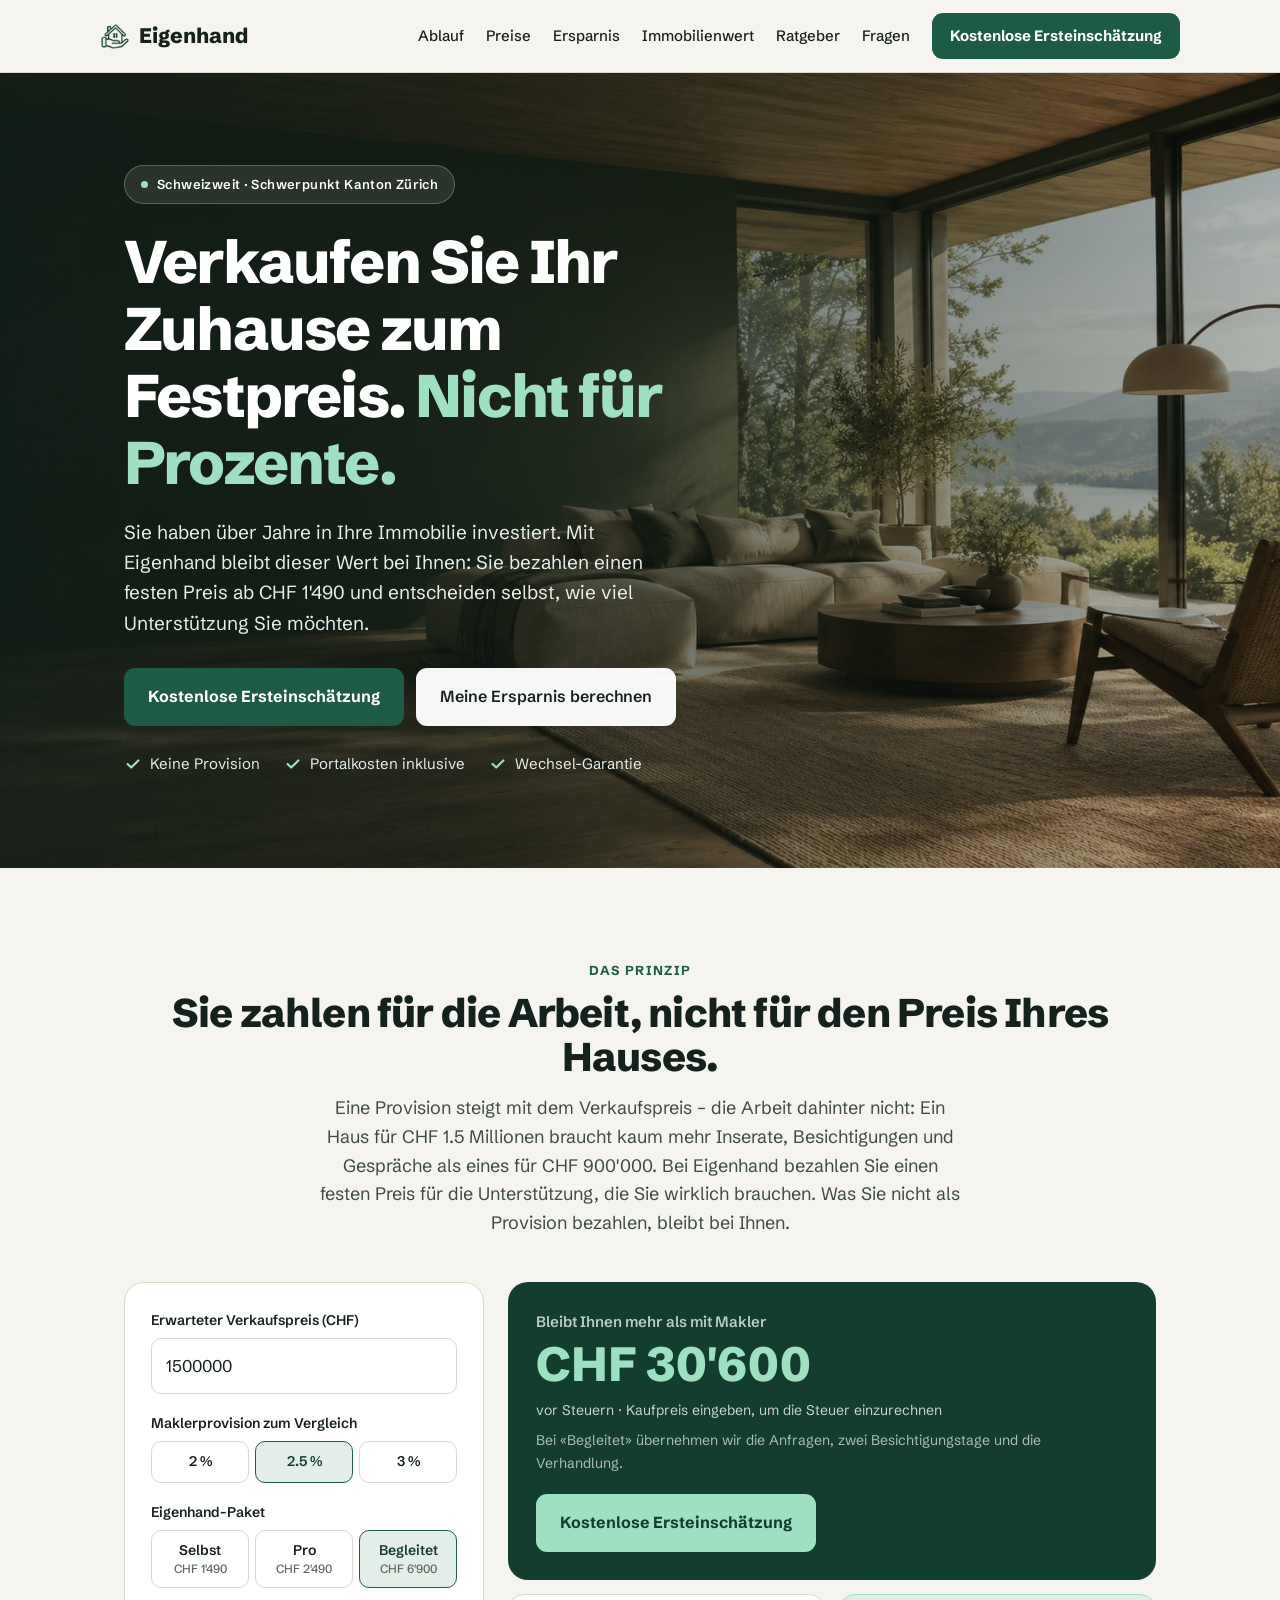
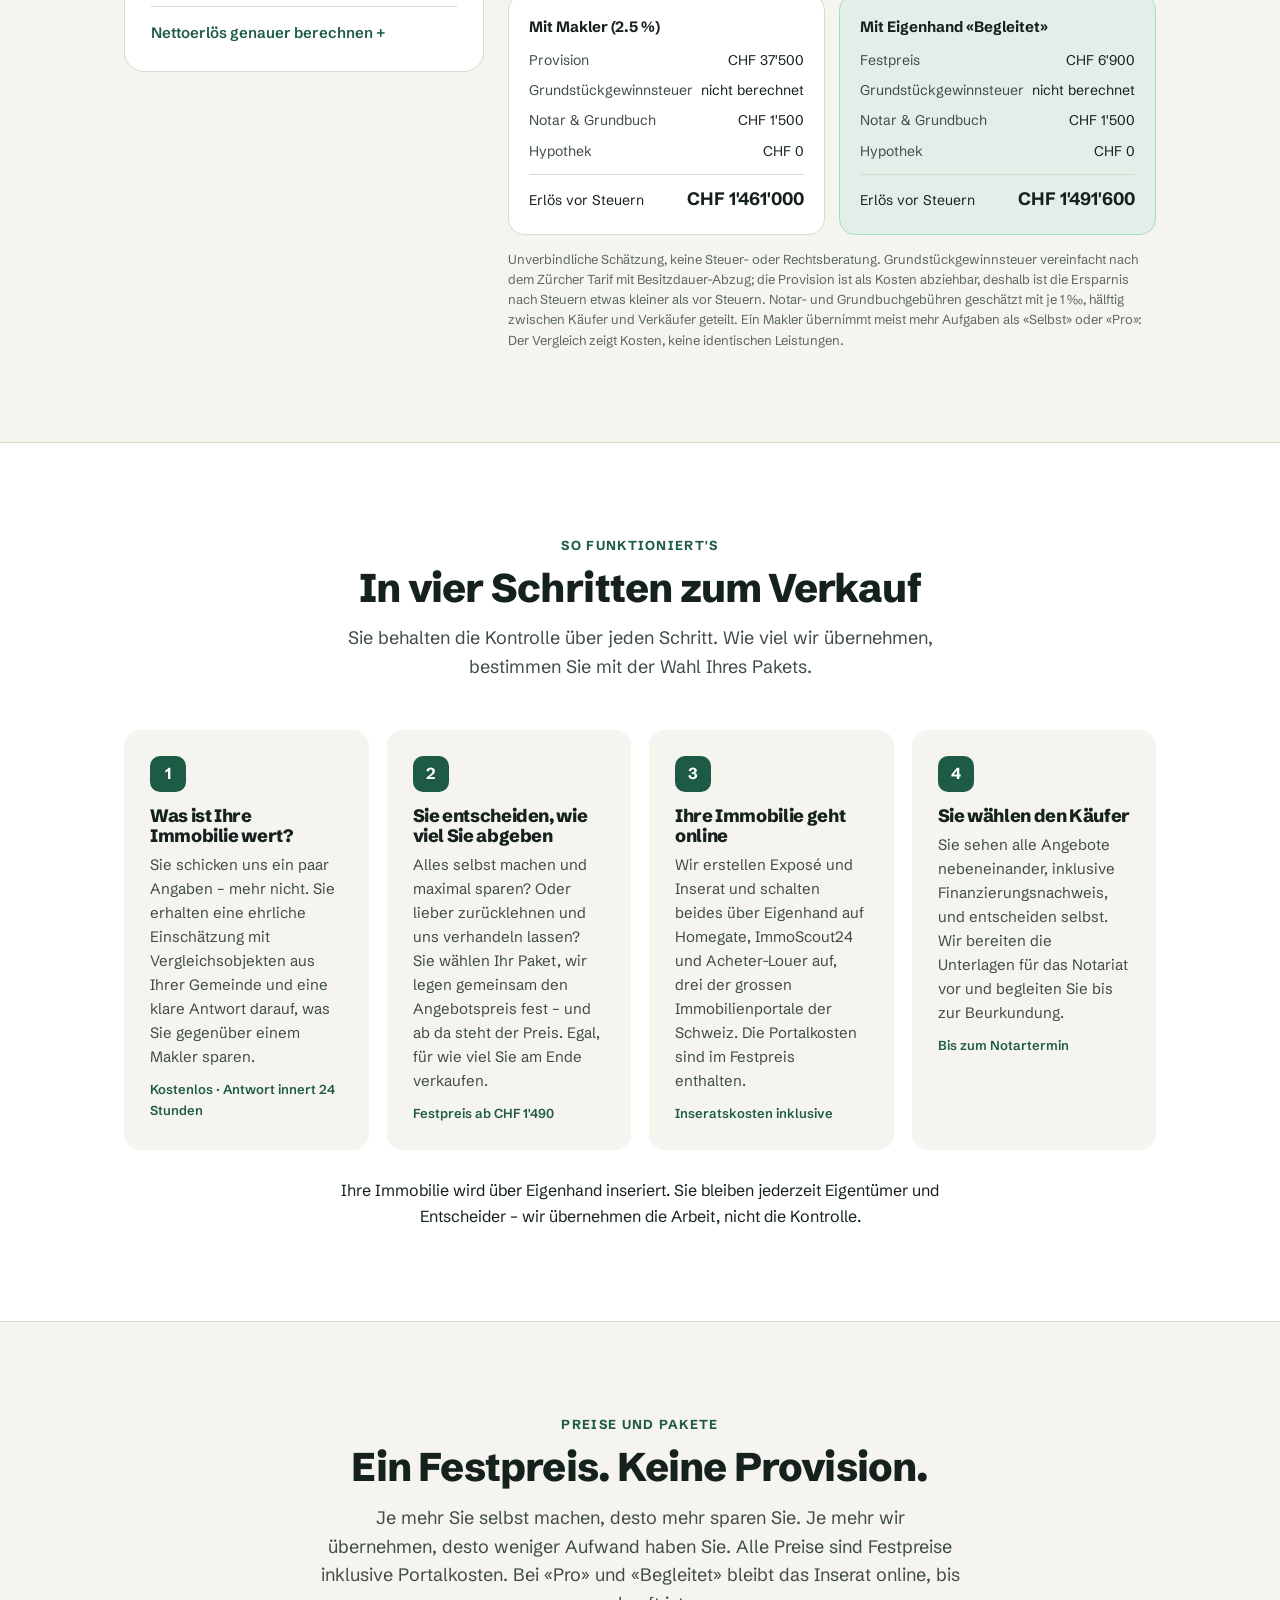
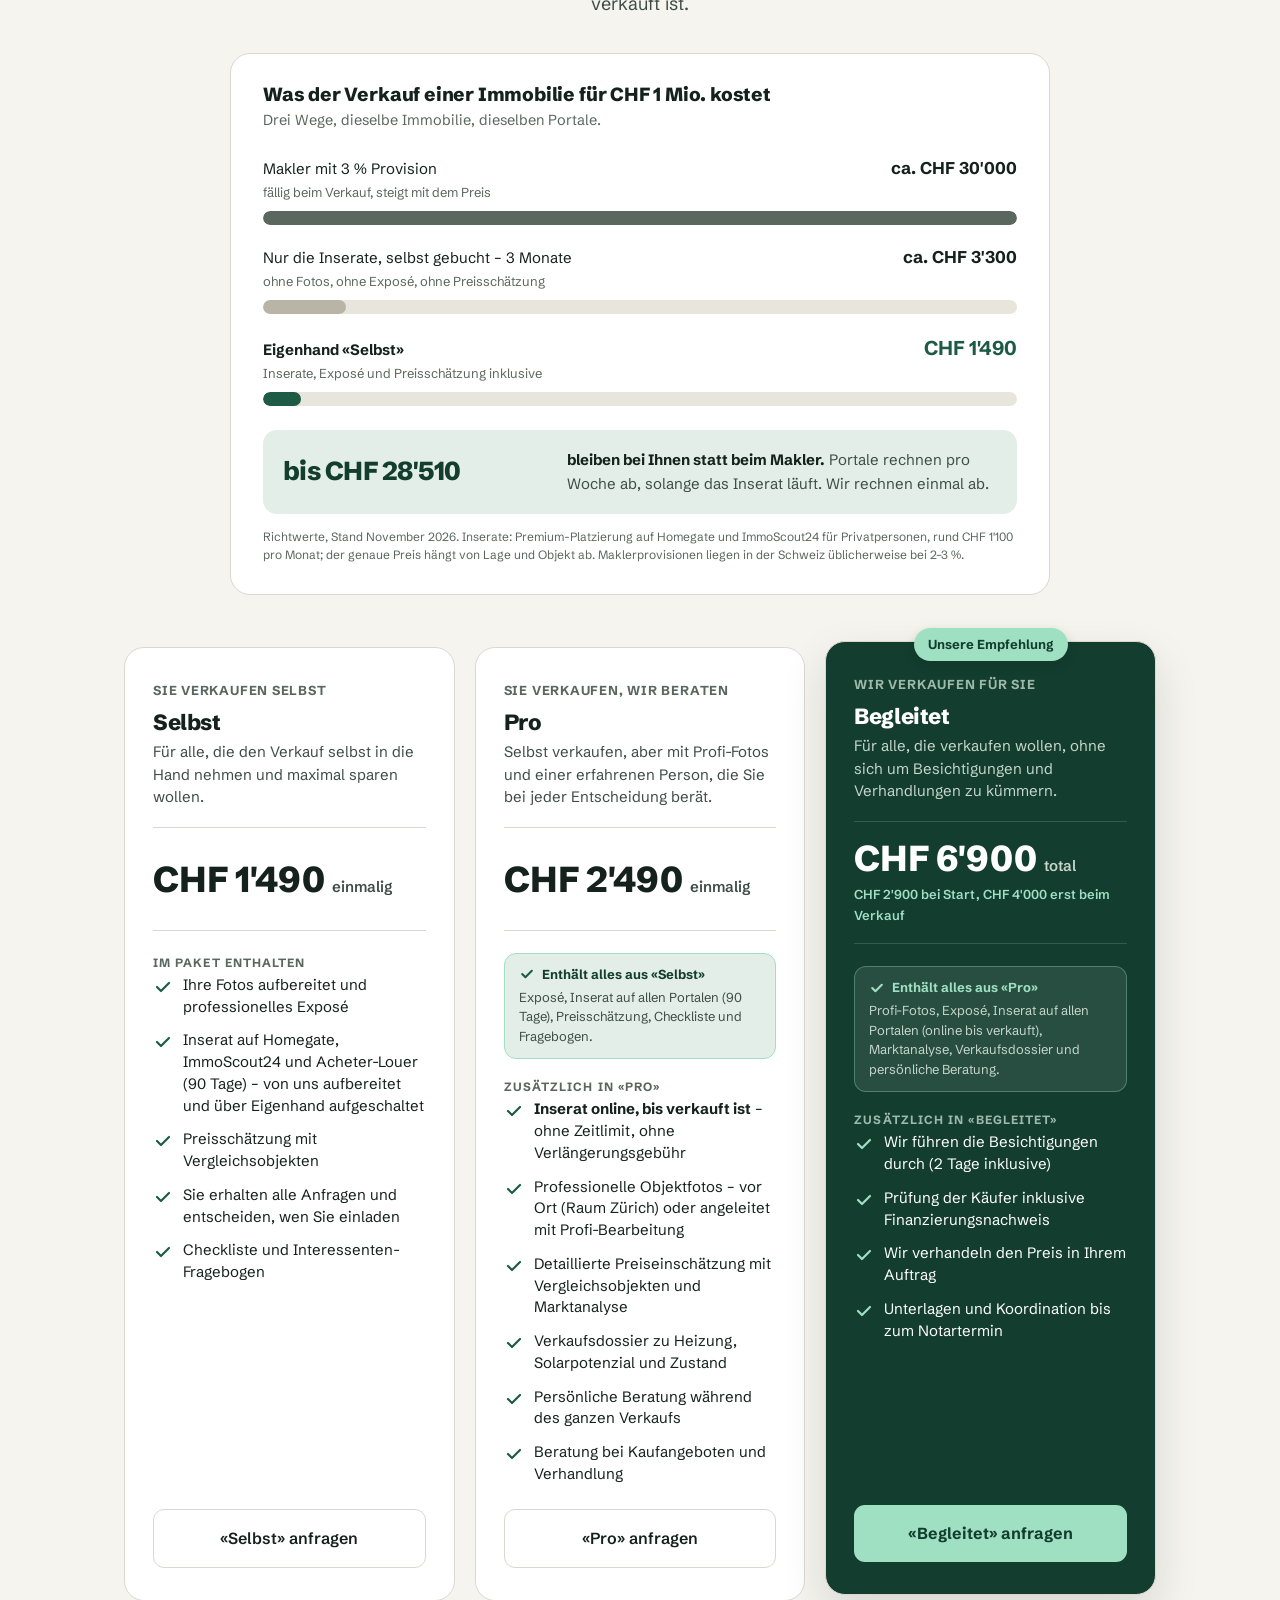
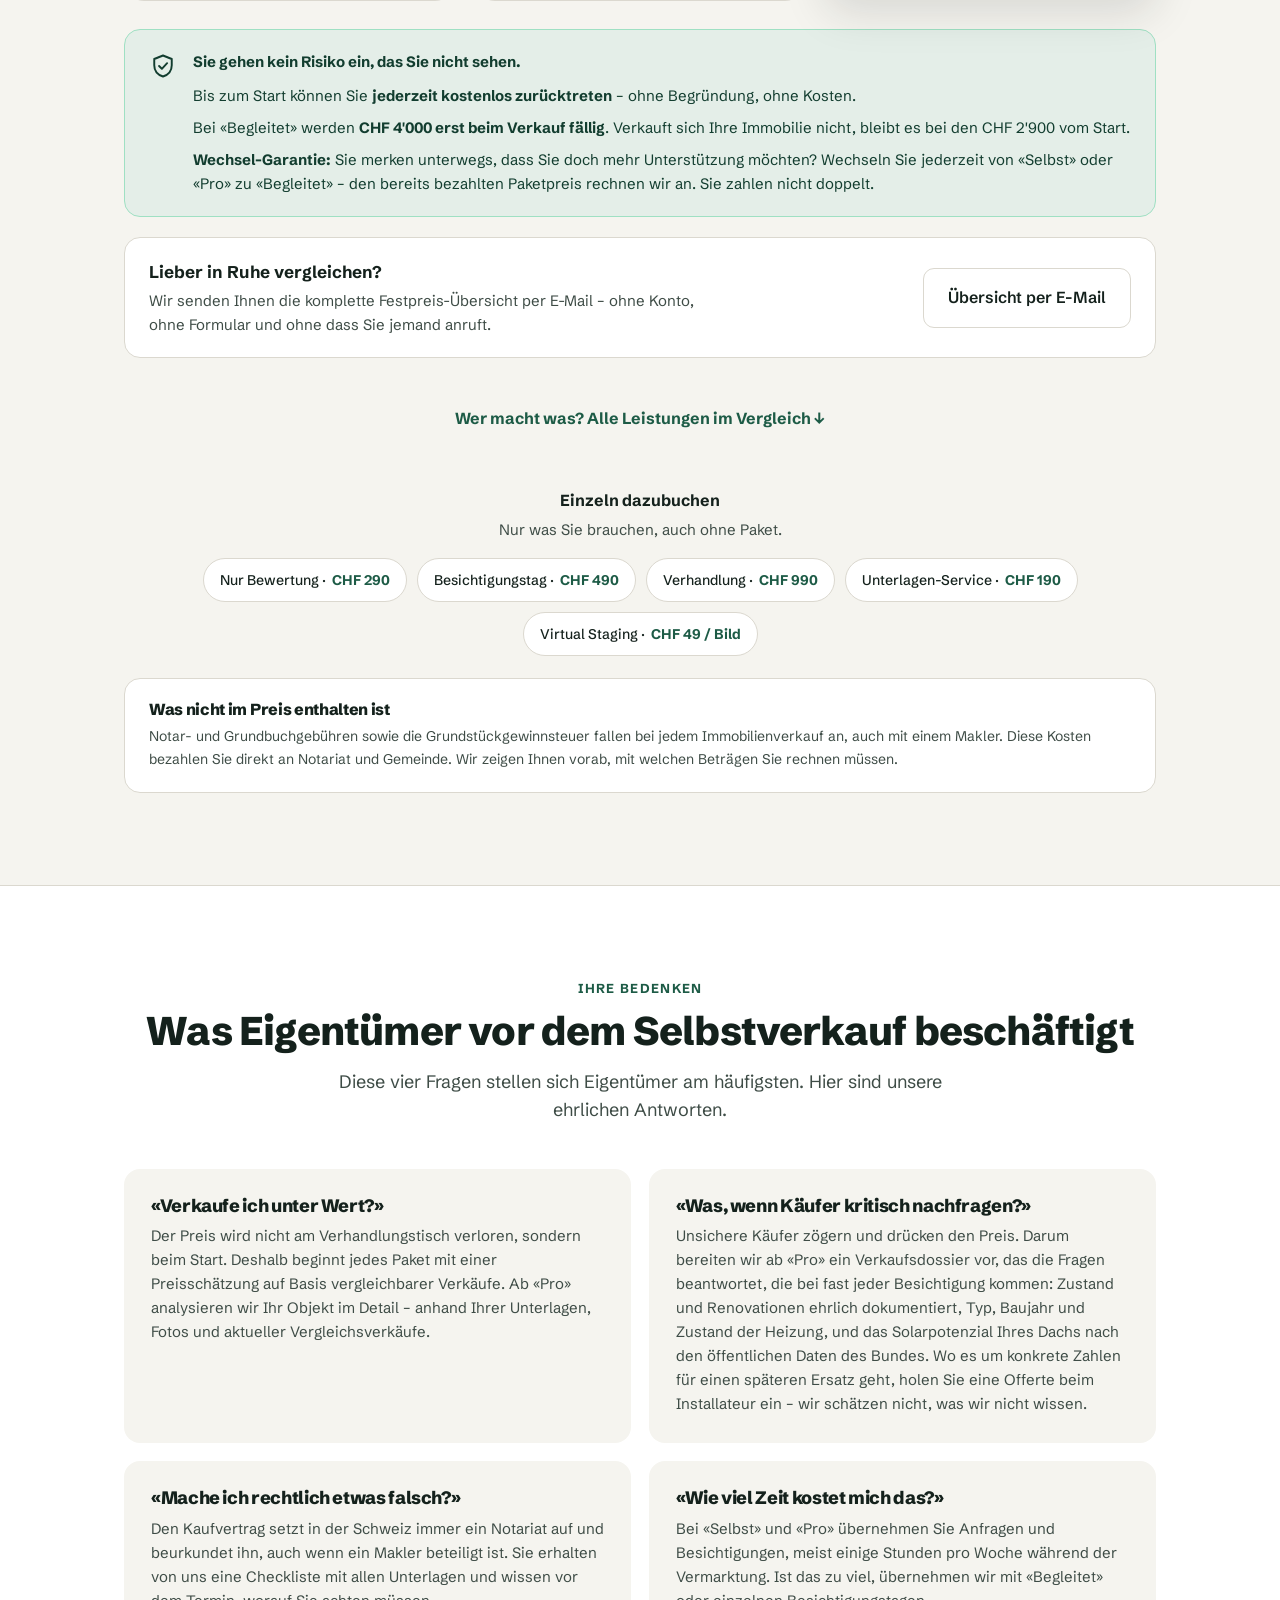
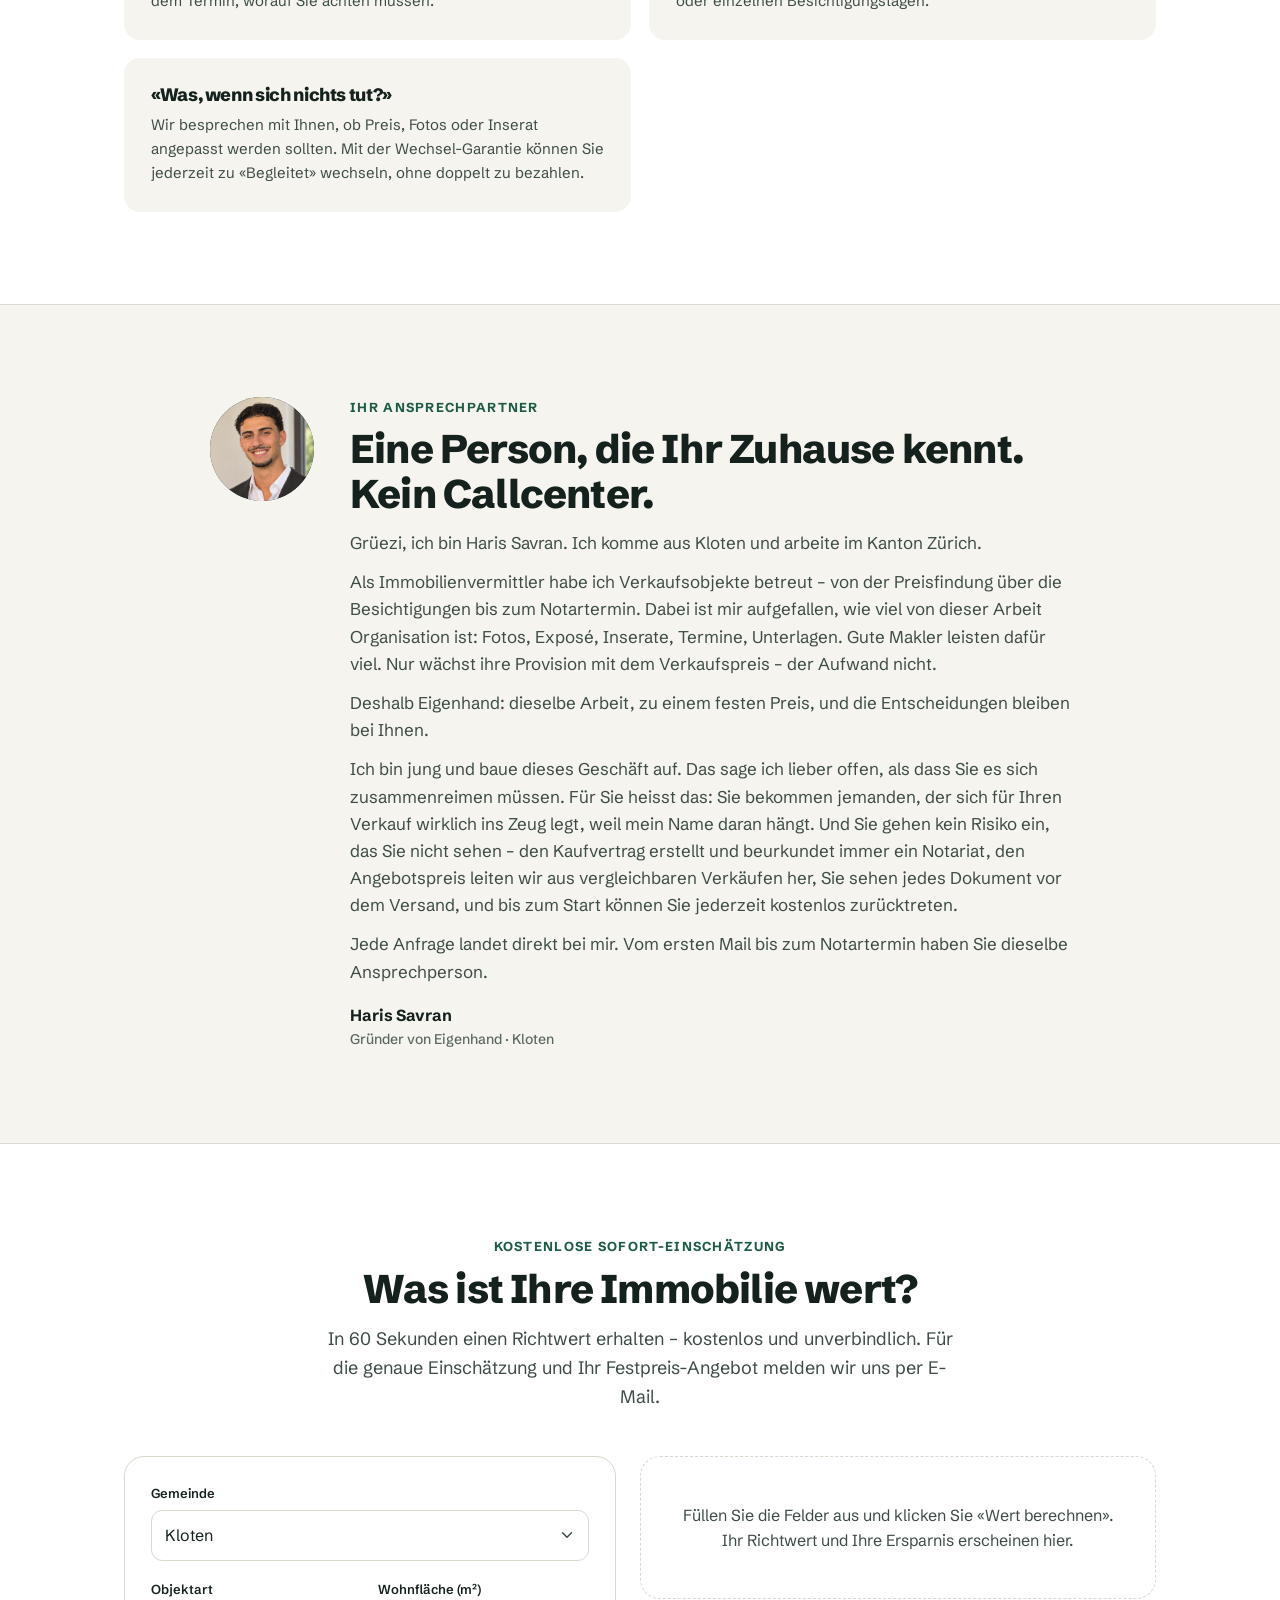
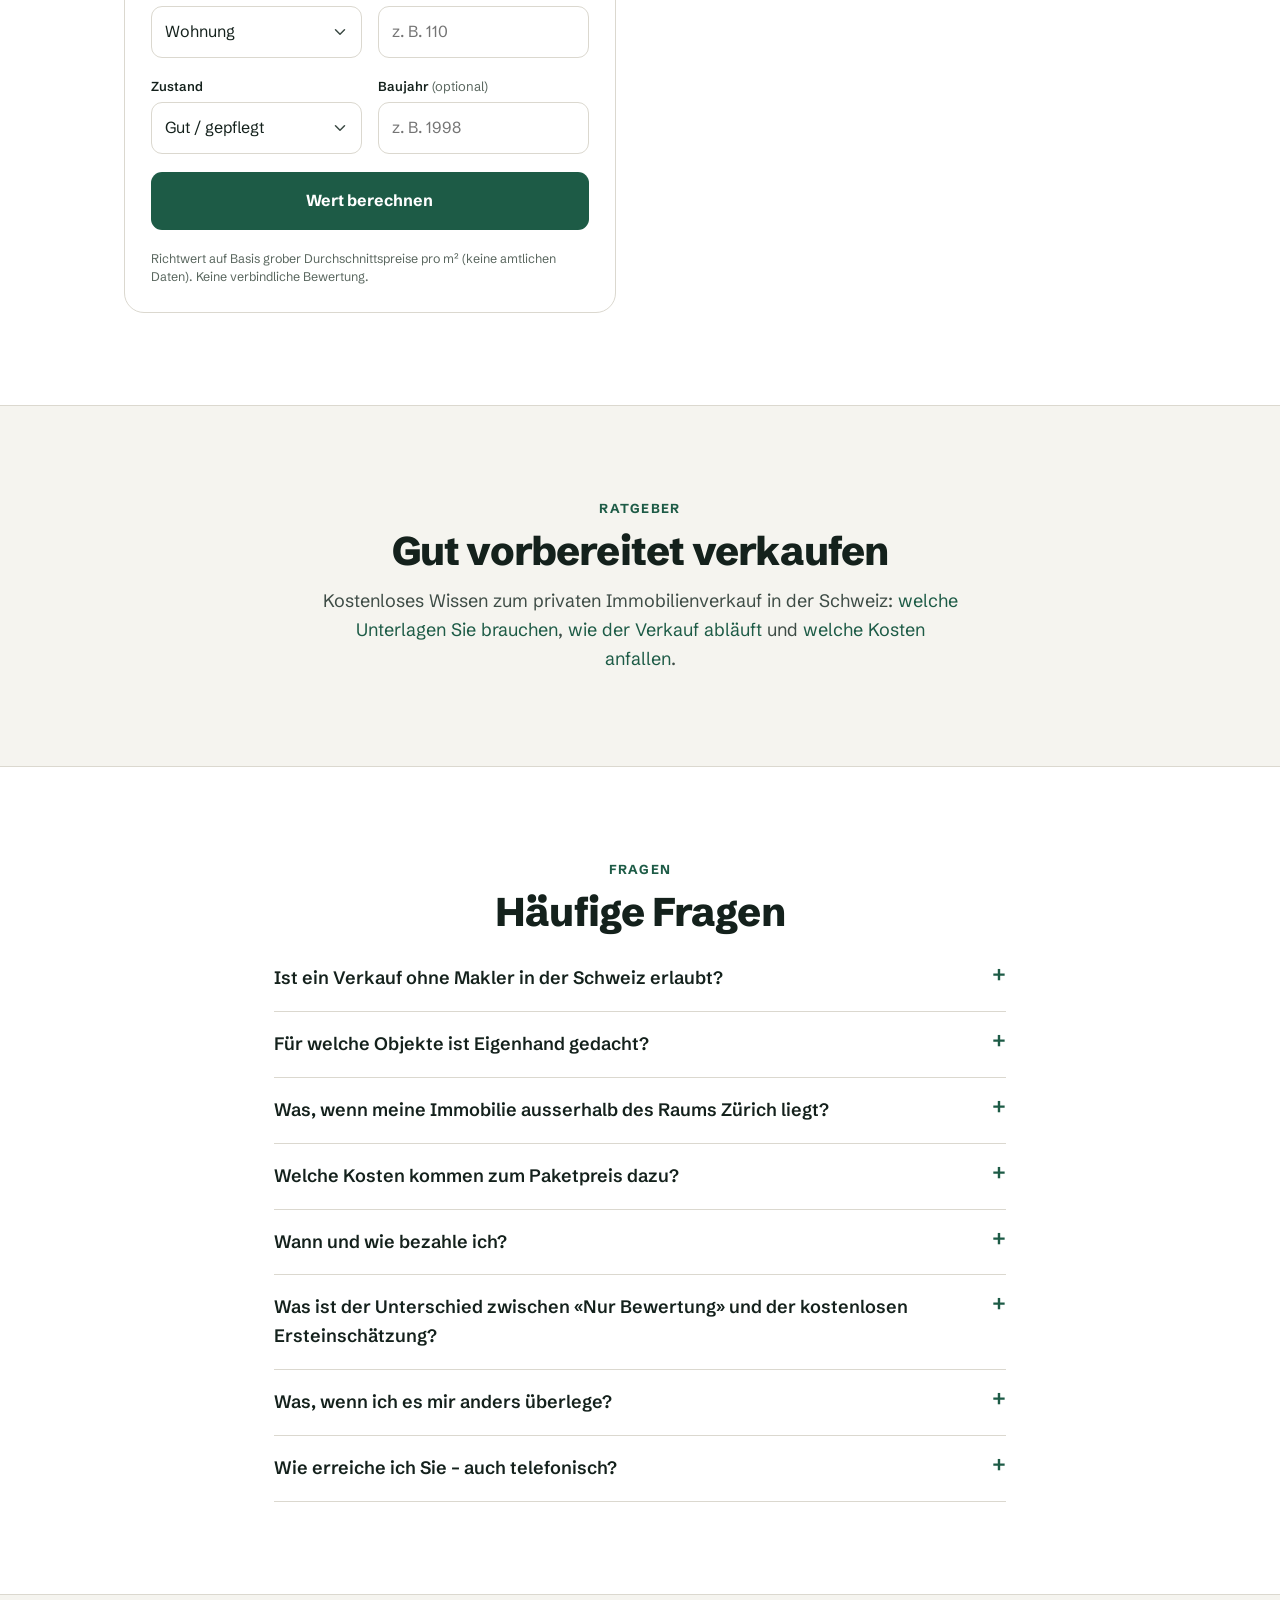
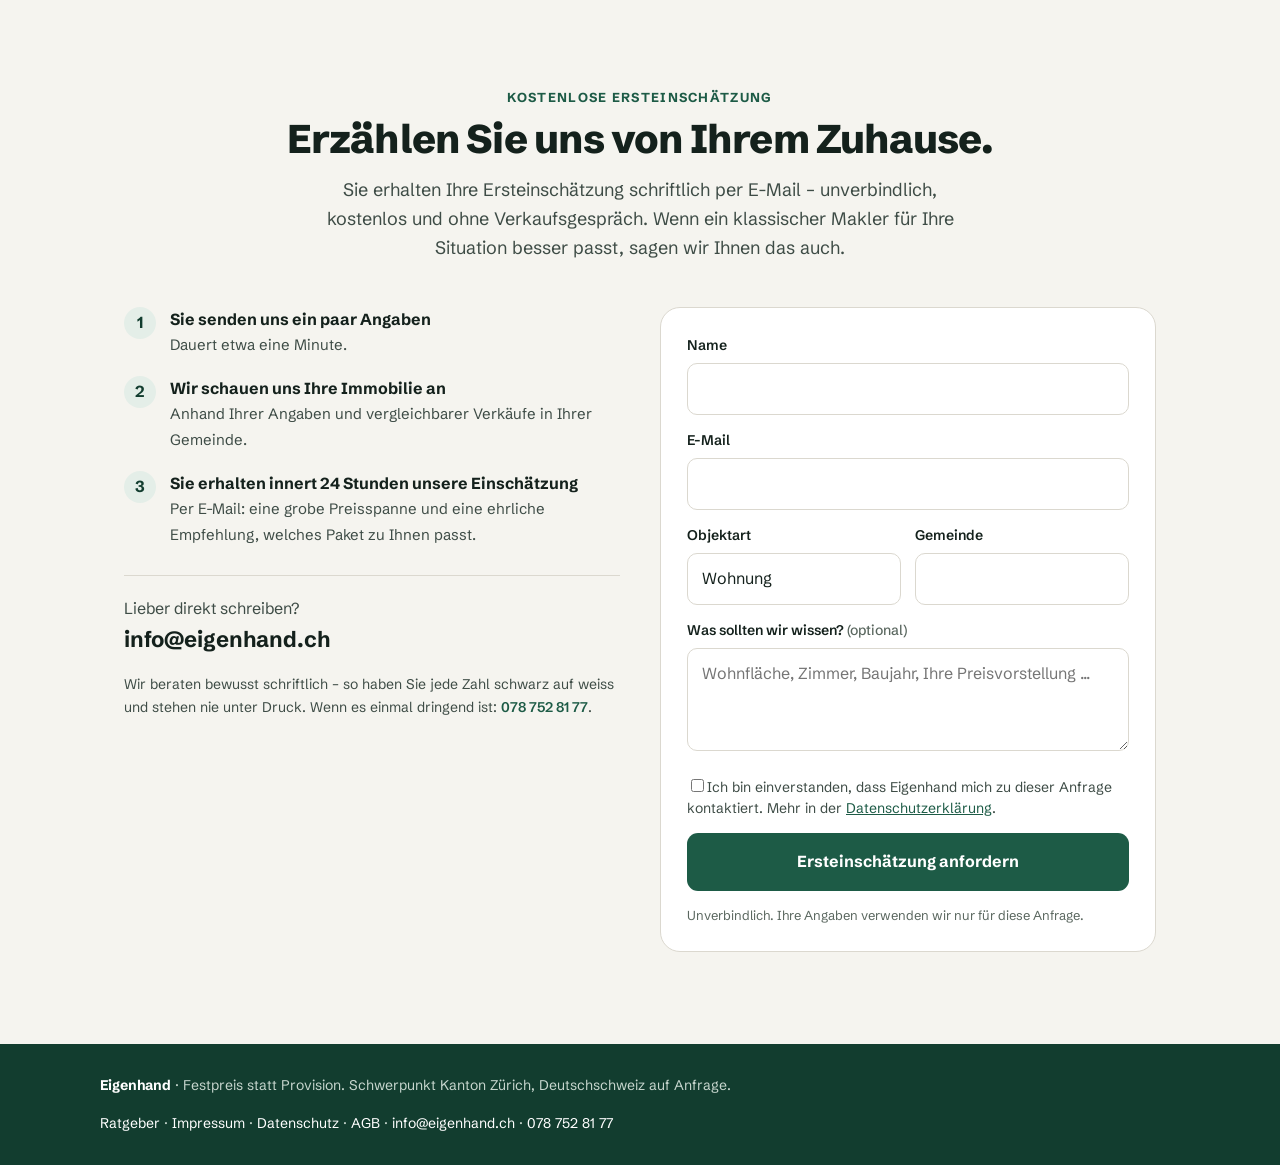
==== index.html @ 6ec43340 "Ansprechpartner-Widerspruch und unbelegte Reichweitenzahl bereinigt - Vergleichstabelle und Pro-List" ====
<!doctype html>
<html lang="de-CH">
<head>
<meta charset="utf-8">
<meta name="viewport" content="width=device-width, initial-scale=1, viewport-fit=cover">
<meta http-equiv="Cache-Control" content="no-cache, no-store, must-revalidate">
<meta http-equiv="Pragma" content="no-cache">
<meta http-equiv="Expires" content="0">
<title>Immobilie ohne Makler verkaufen – Kanton Zürich | Eigenhand</title>
<meta name="description" content="Statt 20'000–30'000 Franken Provision: Wohnung oder Haus zum Festpreis ab CHF 1'490 verkaufen. Kanton Zürich. Kostenlose Ersteinschätzung in 24 Stunden.">
<link rel="canonical" href="https://eigenhand.ch/">
<meta property="og:type" content="website">
<meta property="og:url" content="https://eigenhand.ch/">
<meta property="og:title" content="Immobilie ohne Makler verkaufen – zum Festpreis">
<meta property="og:description" content="Eine Provision von 2–3 % macht bei einer Million 20'000 bis 30'000 Franken. Bei Eigenhand zahlen Sie einen Festpreis ab CHF 1'490 – und entscheiden selbst, was Sie abgeben.">
<meta property="og:image" content="https://eigenhand.ch/img/hero.jpg">
<meta property="og:site_name" content="Eigenhand">
<meta property="og:locale" content="de_CH">
<meta name="twitter:card" content="summary_large_image">
<meta name="twitter:title" content="Eigenhand | Immobilie zum Festpreis verkaufen">
<meta name="twitter:description" content="Festpreis statt Provision. Ab CHF 1'490, Raum Zürich.">
<meta name="twitter:image" content="https://eigenhand.ch/img/hero.jpg">
<meta name="theme-color" content="#123D2F">
<link rel="icon" href="/favicon.ico" sizes="any"><link rel="icon" type="image/png" sizes="16x16" href="/img/favicon-16.png"><link rel="icon" type="image/png" sizes="32x32" href="/img/favicon-32.png"><link rel="icon" type="image/png" sizes="48x48" href="/img/favicon-48.png"><link rel="icon" type="image/png" sizes="96x96" href="/img/favicon-96.png"><link rel="icon" type="image/png" sizes="144x144" href="/img/favicon-144.png"><link rel="icon" type="image/png" sizes="512x512" href="/img/favicon.png"><link rel="apple-touch-icon" href="/img/apple-touch-icon.png"><meta name="theme-color" content="#123D2F"><link rel="manifest" href="/site.webmanifest">
<link rel="preconnect" href="https://fonts.googleapis.com">
<link rel="preconnect" href="https://fonts.gstatic.com" crossorigin>
<link href="https://fonts.googleapis.com/css2?family=Schibsted+Grotesk:wght@400;500;600;700;800&display=swap" rel="stylesheet">
<script type="application/ld+json">
{"@context":"https://schema.org","@type":"RealEstateAgent","name":"Eigenhand","alternateName":"Eigenhand Immobilien","description":"Eigenhand unterstützt private Eigentümer beim Immobilienverkauf zum Festpreis statt mit Maklerprovision. Schwerpunkt Kanton Zürich, schweizweit möglich.","url":"https://eigenhand.ch/","email":"info@eigenhand.ch","image":"https://eigenhand.ch/img/hero.jpg","logo":"https://eigenhand.ch/img/logo-square.png","founder":{"@type":"Person","name":"Haris Savran","alternateName":"Haris Ata Savran","jobTitle":"Gründer","worksFor":{"@type":"Organization","name":"Eigenhand","url":"https://eigenhand.ch/"}},"slogan":"Festpreis statt Provision","knowsAbout":["Immobilie verkaufen ohne Makler","Immobilienverkauf Kanton Zürich","Immobilienbewertung","Verkauf zum Festpreis","privater Immobilienverkauf"],"areaServed":[{"@type":"AdministrativeArea","name":"Kanton Zürich"},{"@type":"Country","name":"Schweiz"}],"address":{"@type":"PostalAddress","postalCode":"8302","addressLocality":"Kloten","addressRegion":"ZH","addressCountry":"CH"},"priceRange":"CHF 1490–6900","makesOffer":[{"@type":"Offer","name":"Selbst","price":"1490","priceCurrency":"CHF"},{"@type":"Offer","name":"Pro","price":"2490","priceCurrency":"CHF"},{"@type":"Offer","name":"Begleitet","price":"6900","priceCurrency":"CHF"}]}
</script>
<script type="application/ld+json">
{"@context":"https://schema.org","@type":"FAQPage","mainEntity":[{"@type":"Question","name":"Ist ein Verkauf ohne Makler in der Schweiz erlaubt?","acceptedAnswer":{"@type":"Answer","text":"Ja. Eigentümer dürfen ihre Immobilie selbst verkaufen. Der Kaufvertrag wird in jedem Fall von einem Notariat öffentlich beurkundet, mit oder ohne Makler."}},{"@type":"Question","name":"Welche Kosten kommen zum Paketpreis dazu?","acceptedAnswer":{"@type":"Answer","text":"Im Paketumfang keine. Optional und nur auf Ihren Wunsch kommen Einzelleistungen dazu. Unabhängig vom Anbieter fallen bei jedem Verkauf Notar- und Grundbuchgebühren sowie die Grundstückgewinnsteuer an."}},{"@type":"Question","name":"Was, wenn meine Immobilie ausserhalb des Raums Zürich liegt?","acceptedAnswer":{"@type":"Answer","text":"Im Grossraum Zürich erstellen wir die Fotos vor Ort. Weiter weg läuft es angeleitet: Sie fotografieren mit dem Handy nach unserer Foto-Anleitung, wir bearbeiten die Bilder professionell und möblieren Räume auf Wunsch digital. So bekommen Sie überall ein professionelles Inserat."}}]}
</script>
<style>
:root{--bg:#F5F4EF;--surface:#FFFFFF;--ink:#14211C;--muted:#3E4C46;--muted2:#5A675F;--line:#DBD8CF;--green:#1D5B46;--green-d:#123D2F;--mint:#9FE0C3;--mint-bg:#E4EEE8;--warn:#B45233}
*{box-sizing:border-box}
html{scroll-behavior:smooth;scroll-padding-top:76px}
html,body{margin:0}
body{background:var(--bg);color:var(--ink);font-family:'Schibsted Grotesk',-apple-system,BlinkMacSystemFont,'Segoe UI',Roboto,Helvetica,Arial,sans-serif;line-height:1.6;-webkit-text-size-adjust:100%;overflow-x:hidden}
h1,h2,h3{margin:0;font-weight:800;letter-spacing:-0.02em;line-height:1.12}
p{margin:0}
a{color:var(--green);text-decoration:none}
button{font-family:inherit}
.wrap{max-width:1080px;margin:0 auto;padding:0 24px}
.btn{display:inline-block;background:var(--green);color:#fff;border:0;border-radius:11px;padding:16px 24px;font:inherit;font-weight:700;font-size:16px;cursor:pointer;text-align:center;transition:background .15s ease,transform .15s ease}
.btn:hover{background:var(--green-d)}
.btn.sec{background:#fff;color:var(--ink);border:1px solid var(--line);font-weight:600}
.btn.sec:hover{border-color:var(--green)}
.btn.mint{background:var(--mint);color:var(--green-d)}
.btn.mint:hover{background:#b6ead3}
.btn.block{display:block;width:100%}
.btn:focus-visible,.navtoggle:focus-visible,a:focus-visible,summary:focus-visible{outline:3px solid var(--mint);outline-offset:2px}

/* Header */
header{position:sticky;top:0;z-index:30;background:rgba(245,244,239,.94);backdrop-filter:blur(8px);-webkit-backdrop-filter:blur(8px);border-bottom:1px solid var(--line)}
.bar{display:flex;align-items:center;justify-content:space-between;gap:14px;padding:13px 0}
.brand{display:flex;align-items:center;gap:9px;font-size:21px;font-weight:800;color:var(--ink)}
.brand svg{width:27px;height:27px;flex:none}
nav.links{display:flex;gap:22px;align-items:center;font-size:15px;font-weight:500}
nav.links a{color:var(--ink);white-space:nowrap}
nav.links>.btn{white-space:nowrap}
nav.links a:hover{color:var(--green)}
nav.links .btn{padding:11px 18px;color:#fff;font-size:15px}
.navtoggle{display:none;background:none;border:1px solid var(--line);border-radius:10px;width:44px;height:44px;align-items:center;justify-content:center;cursor:pointer;color:var(--ink)}

/* Hero */
.herowrap{position:relative;background:#14211C;overflow:hidden}
.herowrap::before{content:"";position:absolute;inset:0;background:linear-gradient(95deg,rgba(16,30,24,.88) 0%,rgba(16,30,24,.64) 44%,rgba(16,30,24,.30) 100%),url('img/hero.jpg');background-size:cover;background-position:center right}
.hero{position:relative;z-index:2;min-height:610px;padding:92px 24px;display:grid;grid-template-columns:minmax(0,560px);gap:52px;align-items:center;color:#fff}
.hero .tag{display:inline-flex;align-items:center;gap:9px;background:rgba(255,255,255,.1);border:1px solid rgba(255,255,255,.24);color:#fff;font-size:13px;font-weight:600;letter-spacing:.03em;padding:8px 16px;border-radius:999px;margin-bottom:24px;-webkit-backdrop-filter:blur(4px);backdrop-filter:blur(4px)}
.hero .tag::before{content:"";width:7px;height:7px;border-radius:50%;background:var(--mint)}
.hero h1{font-size:clamp(36px,5.2vw,60px);color:#fff;letter-spacing:-.03em}
.hero h1 .soft{color:var(--mint)}
.hero p.sub{font-size:19px;color:#E7EEEA;max-width:540px;margin-top:20px}
.hero .cta{display:flex;gap:12px;flex-wrap:wrap;margin-top:30px}
.hero .btn.sec{background:rgba(255,255,255,.96);color:var(--ink);border:0}
.ticks{display:flex;gap:10px 24px;flex-wrap:wrap;font-size:15px;color:#E7EEEA;margin-top:26px}
.ticks span{display:flex;align-items:center;gap:8px}
.excard{background:#fff;color:var(--ink);border-radius:20px;padding:28px;box-shadow:0 24px 60px rgba(0,0,0,.28)}
.excard .lbl{font-size:12px;font-weight:700;letter-spacing:.1em;text-transform:uppercase;color:var(--green)}
.excard .obj{font-size:15px;color:var(--muted);margin-top:4px}
.exrow{display:flex;justify-content:space-between;align-items:baseline;gap:10px;padding:13px 0;border-bottom:1px solid var(--line);font-size:15px}
.exrow b{font-size:18px}
.exrow .strike{color:var(--muted2)}
.exsave{margin-top:16px;background:var(--mint-bg);border-radius:14px;padding:16px 18px}
.exsave .t{font-size:14px;color:var(--green-d);font-weight:600}
.exsave .v{font-size:32px;font-weight:800;color:var(--green-d);line-height:1.1;margin-top:2px}
.excard .fine{font-size:12px;color:var(--muted2);margin-top:12px;line-height:1.5}

/* Sections */
section{padding:92px 0}
.band{background:#fff;border-top:1px solid var(--line);border-bottom:1px solid var(--line)}
.center{text-align:center}
.eyebrow{font-size:13px;font-weight:700;letter-spacing:.1em;text-transform:uppercase;color:var(--green);margin-bottom:10px}
.h2{font-size:clamp(28px,4vw,40px)}
.lead{font-size:18px;color:var(--muted);max-width:640px;margin:14px auto 0}
.lead.left{margin-left:0}

/* Problem */
.split{display:grid;grid-template-columns:1fr 1fr;gap:56px;align-items:center}
.split p.body{color:var(--muted);font-size:17px;margin-top:14px}
.costbars{background:var(--bg);border-radius:20px;padding:28px;display:flex;flex-direction:column;gap:20px}
.cb .top{display:flex;justify-content:space-between;font-size:15px;margin-bottom:8px;gap:10px}
.cb .top b{white-space:nowrap}
.cb .track{height:14px;background:#E8E5DC;border-radius:7px;overflow:hidden}
.cb .fill{height:100%;border-radius:7px;background:var(--muted2)}
.cb.us .fill{background:var(--green)}
.costbars .fine{font-size:12px;color:var(--muted2);line-height:1.5}
.anchor{max-width:820px;margin:34px auto 38px;background:#fff;border:1px solid var(--line);border-radius:20px;padding:30px 32px;text-align:left}
.anchor h3{font-size:19px;margin:0 0 4px;letter-spacing:-.01em}
.anchor .asub{font-size:14.5px;color:var(--muted2);margin:0 0 22px}
.anchor .cb{margin-bottom:18px}
.anchor .cb .top{align-items:baseline}
.anchor .cb .top span small{display:block;font-size:13px;color:var(--muted2);margin-top:1px}
.anchor .cb .top b{font-size:17px}
.anchor .cb.us .top b{color:var(--green);font-size:20px}
.anchor .cb .fill.mid{background:#B9B4A6}
.anchor .keep{margin-top:24px;background:var(--mint-bg);border-radius:14px;padding:18px 20px;display:flex;gap:18px;align-items:center;justify-content:space-between;flex-wrap:wrap}
.anchor .keep .big{font-size:26px;font-weight:800;color:var(--green-d);letter-spacing:-.02em;white-space:nowrap}
.anchor .keep p{margin:0;font-size:15px;color:var(--muted);max-width:430px}
.anchor .keep p strong{color:var(--ink)}
.anchor .fine{font-size:12px;color:var(--muted2);line-height:1.5;margin:14px 0 0}
@media(max-width:720px){.anchor{padding:22px 18px}.anchor .keep .big{font-size:23px}}

/* Steps */
.steps{display:grid;gap:18px;grid-template-columns:repeat(4,1fr);margin-top:48px}
.step{background:var(--bg);border-radius:16px;padding:26px;text-align:left}
.band .step{background:var(--bg)}
section:not(.band) .step{background:#fff;border:1px solid var(--line)}
.step .no{width:36px;height:36px;border-radius:10px;background:var(--green);color:#fff;display:flex;align-items:center;justify-content:center;font-weight:700;margin-bottom:14px}
.step h3{font-size:18px;margin-bottom:7px}
.step p{color:var(--muted);font-size:15px}
.step .meta{font-size:13px;font-weight:600;color:var(--green);margin-top:10px}

/* Calculator */
.calc{display:grid;gap:24px;grid-template-columns:1fr 1.05fr;align-items:start;margin-top:44px;text-align:left}
.calc .in{background:#fff;border:1px solid var(--line);border-radius:20px;padding:26px;display:grid;gap:18px}
.calc label,.calc .lab{display:block;font-size:14px;font-weight:600;color:var(--ink);margin-bottom:7px}
.calc input,.calc select{width:100%;font:inherit;font-size:17px;padding:13px 14px;border:1px solid var(--line);border-radius:10px;background:#fff;color:var(--ink)}
.calc input:focus,.calc select:focus{outline:none;border-color:var(--green);box-shadow:0 0 0 3px rgba(29,91,70,.12)}
.seg{display:grid;grid-template-columns:repeat(3,1fr);gap:6px}
.seg button{background:#fff;border:1px solid var(--line);border-radius:10px;padding:11px 6px;font-size:14px;font-weight:600;color:var(--ink);cursor:pointer;line-height:1.25}
.seg button small{display:block;font-weight:500;color:var(--muted2);font-size:12px;margin-top:2px}
.seg button[aria-pressed="true"]{border-color:var(--green);background:var(--mint-bg);color:var(--green-d)}
.calc details{border-top:1px solid var(--line);padding-top:14px}
.calc summary{cursor:pointer;font-weight:600;font-size:15px;color:var(--green);list-style:none}
.calc summary::-webkit-details-marker{display:none}
.calc summary::after{content:" +"}
.calc details[open] summary::after{content:" −"}
.calc .adv{display:grid;gap:14px;margin-top:14px}
.out{display:flex;flex-direction:column;gap:14px}
.savebig{background:var(--green-d);color:#fff;border-radius:20px;padding:28px}
.savebig .t{color:#B9CFC5;font-weight:600;font-size:15px}
.savebig .v{font-size:clamp(36px,5vw,48px);font-weight:800;color:var(--mint);line-height:1.1;margin-top:4px}
.savebig .s{color:#C7D6CE;font-size:14px;margin-top:8px}
.savebig .btn{margin-top:20px}
.cmp{display:grid;grid-template-columns:1fr 1fr;gap:14px}
.outcard{background:#fff;border:1px solid var(--line);border-radius:16px;padding:20px}
.outcard.hi{background:var(--mint-bg);border-color:var(--mint)}
.outcard .h{font-weight:700;margin-bottom:6px;font-size:15px}
.outrow{display:flex;justify-content:space-between;gap:8px;font-size:14px;padding:4px 0}
.outrow span:last-child,.outtot b,.exrow b,.cb .top b{white-space:nowrap}
.nw{white-space:nowrap}
.outrow .m{color:var(--muted)}
.outtot{display:flex;justify-content:space-between;align-items:baseline;border-top:1px solid var(--line);margin-top:8px;padding-top:10px;font-size:14px;gap:8px}
.outtot b{font-size:18px}
.fineprint{font-size:13px;color:var(--muted2);line-height:1.55}

/* Pricing */
.price{display:grid;gap:20px;grid-template-columns:repeat(3,1fr);align-items:stretch;margin-top:52px}
.plan{background:#fff;border:1px solid var(--line);border-radius:20px;padding:32px 28px;display:flex;flex-direction:column;text-align:left;position:relative;transition:transform .2s ease,box-shadow .2s ease}
.plan:hover{transform:translateY(-2px);box-shadow:0 10px 30px rgba(20,33,28,.08)}
.plan.hot{background:var(--green-d);color:#fff;box-shadow:0 18px 44px rgba(20,33,28,.13);transform:translateY(-6px)}
.plan.hot:hover{transform:translateY(-8px)}
.plan .phead{min-height:96px}
.plan h3{font-size:22px;margin-bottom:6px}
.plan .d{color:var(--muted);font-size:15px;line-height:1.5}
.plan.hot .d{color:#C7D6CE}
.plan .pcost{padding:18px 0;border-top:1px solid var(--line);border-bottom:1px solid var(--line);margin:18px 0 22px;min-height:104px;display:flex;flex-direction:column;justify-content:center;gap:4px}
.plan.hot .pcost{border-color:rgba(255,255,255,.15)}
.plan .amt{font-size:36px;font-weight:800;line-height:1;white-space:nowrap}
.plan .amt small{font-size:15px;font-weight:600;color:var(--muted);letter-spacing:0}
.plan.hot .amt small{color:#C7D6CE}
.plan .note{font-size:13px;font-weight:600;color:var(--green);margin-top:4px}
.plan.hot .note{color:var(--mint)}
.plan .who{font-size:13px;font-weight:700;letter-spacing:.06em;text-transform:uppercase;color:var(--muted2);margin-bottom:10px}
.plan.hot .who{color:#9DB8AC}
.plan ul{list-style:none;margin:0;padding:0;display:flex;flex-direction:column;gap:12px;font-size:15px;flex-grow:1}
.plan li{display:flex;gap:10px;line-height:1.45}
.plan li svg{flex:none;margin-top:3px}
.plan .btn{margin-top:24px}
.inherit{background:var(--mint-bg);border:1px solid var(--mint);border-radius:12px;padding:12px 14px;margin-bottom:4px}
.inherit .it{font-size:13px;font-weight:700;color:var(--green-d);display:flex;align-items:center;gap:7px;line-height:1.3}
.inherit .is{font-size:13px;color:var(--muted);line-height:1.5;margin-top:5px}
.plan.hot .inherit{background:rgba(255,255,255,.09);border-color:rgba(159,224,195,.34)}
.plan.hot .inherit .it{color:var(--mint)}
.plan.hot .inherit .is{color:#C7D6CE}
.plan .plus{font-size:12px;font-weight:700;letter-spacing:.09em;text-transform:uppercase;color:var(--muted2);margin:14px 0 2px}
.plan.hot .plus{color:#9DB8AC}
.badge{position:absolute;top:-14px;left:50%;transform:translateX(-50%);background:var(--mint);color:var(--green-d);font-size:13px;font-weight:700;padding:6px 14px;border-radius:999px;box-shadow:0 4px 12px rgba(20,33,28,.15);white-space:nowrap}
/* Ratgeber-Fenster */
.gm{text-align:left}
.gm .gbody h2{font-size:26px;margin-bottom:12px;line-height:1.2}
.gm .gbody h3{font-size:18px;margin:26px 0 8px}
.gm .gbody p{color:var(--muted);font-size:16px;margin-bottom:12px}
.gm .gbody ul,.gm .gbody ol{color:var(--muted);font-size:16px;padding-left:22px;margin:0 0 12px}
.gm .gbody li{margin-bottom:8px}
.gm .gbody li b{color:var(--ink)}
.gm .gbody .check{list-style:none;padding-left:0}
.gm .gbody .check li{position:relative;padding-left:32px}
.gm .gbody .check li::before{content:"";position:absolute;left:0;top:4px;width:20px;height:20px;border-radius:6px;border:2px solid var(--green)}
.gm .gbody .tl{list-style:none;padding:0;margin:8px 0 0;border-left:2px solid var(--mint)}
.gm .gbody .tl li{position:relative;padding:0 0 22px 26px}
.gm .gbody .tl li::before{content:"";position:absolute;left:-7px;top:6px;width:12px;height:12px;border-radius:50%;background:var(--green)}
.gm .gbody .tl li b{display:block;color:var(--ink);font-size:16px}
.gm .gbody .tl li .d{display:block;font-size:13px;font-weight:600;color:var(--green);margin:2px 0 4px}
.gm .gbody .tbl{overflow-x:auto;border:1px solid var(--line);border-radius:14px;margin:8px 0 14px}
.gm .gbody table{width:100%;border-collapse:collapse;font-size:15px;min-width:420px}
.gm .gbody th,.gm .gbody td{padding:12px 14px;border-bottom:1px solid var(--line);text-align:left;vertical-align:top}
.gm .gbody thead th{background:var(--bg);font-size:13px;text-transform:uppercase;letter-spacing:.04em;color:var(--muted)}
.gm .gbody tbody tr:last-child td{border-bottom:0}
.gm .gbody td:first-child{font-weight:600;color:var(--ink)}
.gm .gbody td{color:var(--muted)}
.gm .gbody .tip{background:var(--mint-bg);border-radius:14px;padding:16px 18px;color:var(--green-d);font-size:15px;margin-top:8px}
.gm .gbody .fine{font-size:13px;color:var(--muted2);margin-top:6px}
.gm .gfoot{margin-top:26px;padding-top:20px;border-top:1px solid var(--line);display:flex;gap:12px;flex-wrap:wrap;align-items:center}
.gm .gfoot .lk{font-size:14px;color:var(--muted);text-decoration:underline}
.gm .gload{color:var(--muted);font-size:15px;padding:20px 0}
.pricemail{margin-top:20px;display:flex;gap:20px;align-items:center;justify-content:space-between;flex-wrap:wrap;background:#fff;border:1px solid var(--line);border-radius:16px;padding:20px 24px;text-align:left}
.pricemail strong{font-size:17px;display:block;margin-bottom:4px}
.pricemail p{font-size:15px;color:var(--muted);margin:0;max-width:560px}
.pricemail .btn{flex:none}
.guarantee{margin-top:28px;display:flex;gap:16px;align-items:flex-start;background:var(--mint-bg);border:1px solid var(--mint);border-radius:16px;padding:20px 24px;text-align:left}
.guarantee svg{flex:none;margin-top:2px}
.guarantee p{font-size:15px;color:var(--green-d)}
.extras-wrap{display:flex;gap:10px;flex-wrap:wrap;justify-content:center;align-items:center;margin-top:16px}
.extrabtn{background:#fff;border:1px solid var(--line);border-radius:999px;padding:10px 16px;font:inherit;font-size:14px;font-weight:500;color:var(--ink);cursor:pointer;transition:all .15s ease;display:inline-flex;align-items:center;gap:6px}
.extrabtn:hover{border-color:var(--green);color:var(--green-d);background:var(--mint-bg)}
.extrabtn b{color:var(--green);font-weight:700}
.compare{margin-top:36px;text-align:left}
.compare summary{cursor:pointer;font-weight:700;font-size:16px;color:var(--green);list-style:none;text-align:center;padding:12px}
.compare summary::-webkit-details-marker{display:none}
.compare summary::after{content:" ↓"}
.compare[open] summary::after{content:" ↑"}
.tablewrap{overflow-x:auto;-webkit-overflow-scrolling:touch;border:1px solid var(--line);border-radius:16px;background:#fff;margin-top:8px}
table.who{width:100%;border-collapse:collapse;font-size:14px;min-width:560px}
table.who th,table.who td{padding:13px 16px;border-bottom:1px solid var(--line);text-align:left;vertical-align:top}
table.who thead th{background:var(--bg);font-size:13px;letter-spacing:.04em;text-transform:uppercase;color:var(--muted)}
table.who tbody tr:last-child td{border-bottom:0}
table.who td.c{text-align:center;white-space:nowrap}
.tg{display:inline-block;font-size:12px;font-weight:700;padding:3px 9px;border-radius:999px}
.tg.you{background:#EFEDE6;color:var(--muted)}
.tg.we{background:var(--green);color:#fff}
.tg.both{background:var(--mint-bg);color:var(--green-d)}
.notincl{margin-top:22px;background:#fff;border:1px solid var(--line);border-radius:16px;padding:22px 24px;text-align:left}
.notincl h3{font-size:16px;margin-bottom:6px}
.notincl p{font-size:14px;color:var(--muted)}

/* Concerns */
.grid2{display:grid;gap:18px;grid-template-columns:1fr 1fr;margin-top:44px}
.concern{background:#fff;border:1px solid var(--line);border-radius:16px;padding:26px;text-align:left}
.band .concern{background:var(--bg);border-color:transparent}
.concern h3{font-size:18px;margin-bottom:8px}
.concern p{color:var(--muted);font-size:15px}
.concern .ic{width:46px;height:46px;border-radius:12px;background:var(--mint-bg);display:flex;align-items:center;justify-content:center;margin-bottom:14px}
.grid3{display:grid;gap:18px;grid-template-columns:repeat(3,1fr);margin-top:44px}
@media(max-width:860px){.grid3{grid-template-columns:1fr}}

/* About */
.about{display:grid;grid-template-columns:auto 1fr;gap:36px;align-items:start;max-width:860px;margin:0 auto}
.avatar{width:104px;height:104px;border-radius:50%;background:var(--green-d);color:var(--mint);display:flex;align-items:center;justify-content:center;font-size:38px;font-weight:800;letter-spacing:-.02em;overflow:hidden;flex:0 0 auto}
.avatar img.photo{width:100%;height:100%;object-fit:cover;object-position:50% 22%;display:block;pointer-events:none;user-select:none;-webkit-user-select:none}
.about p{color:var(--muted);font-size:17px;margin-top:12px}
.about .sig{margin-top:18px;font-weight:700;color:var(--ink)}
.about .sig span{display:block;font-weight:500;color:var(--muted2);font-size:14px}

/* Guides */
.guides{display:grid;gap:18px;grid-template-columns:repeat(3,1fr);margin-top:40px}
.guide{display:block;background:#fff;border:1px solid var(--line);border-radius:16px;padding:24px;text-align:left;color:var(--ink);transition:border-color .15s ease,transform .15s ease}
.guide:hover{border-color:var(--green);transform:translateY(-2px)}
.guide .k{font-size:12px;font-weight:700;letter-spacing:.1em;text-transform:uppercase;color:var(--green)}
.guide h3{font-size:18px;margin:8px 0 6px}
.guide p{font-size:14px;color:var(--muted)}
.guide .go{font-size:14px;font-weight:700;color:var(--green);margin-top:12px;display:block}

/* FAQ */
.faq{max-width:780px;margin:0 auto}
.faq details{border-bottom:1px solid var(--line);padding:18px 0}
.faq summary{font-size:18px;font-weight:600;cursor:pointer;list-style:none;display:flex;justify-content:space-between;gap:16px}
.faq summary::-webkit-details-marker{display:none}
.faq summary::after{content:"+";font-size:22px;color:var(--green);line-height:1;flex:none}
.faq details[open] summary::after{content:"−"}
.faq p{color:var(--muted);margin-top:10px;font-size:16px}

/* Contact */
.contact{display:grid;gap:40px;grid-template-columns:1fr 1fr;align-items:start;margin-top:44px}
.next{display:flex;flex-direction:column;gap:18px}
.next .n{display:flex;gap:14px;align-items:flex-start}
.next .n .no{width:32px;height:32px;border-radius:50%;background:var(--mint-bg);color:var(--green-d);font-weight:700;display:flex;align-items:center;justify-content:center;flex:none}
.next .n b{display:block;font-size:16px}
.next .n span{color:var(--muted);font-size:15px}
.direct{margin-top:10px;border-top:1px solid var(--line);padding-top:20px}
.direct .big{font-size:22px;font-weight:700;color:var(--ink)}
.form{background:#fff;border:1px solid var(--line);border-radius:20px;padding:26px;display:flex;flex-direction:column;gap:14px}
.form label{font-size:14px;font-weight:600;color:var(--ink);margin-bottom:6px;display:block}
.form input,.form textarea,.form select{width:100%;font:inherit;padding:13px 14px;border:1px solid var(--line);border-radius:10px;background:#fff;color:var(--ink)}
.form textarea{resize:vertical;min-height:90px}
.form select{-webkit-appearance:none;appearance:none;background-image:url("data:image/svg+xml,%3Csvg xmlns='http://www.w3.org/2000/svg' viewBox='0 0 24 24' fill='none' stroke='%233E4C46' stroke-width='2' stroke-linecap='round' stroke-linejoin='round'%3E%3Cpath d='M6 9l6 6 6-6'/%3E%3C/svg%3E");background-repeat:no-repeat;background-position:right 12px center;background-size:18px;padding-right:38px}
.form label.consent{font-weight:400;color:var(--muted);margin-bottom:0}
.form input:focus,.form textarea:focus,.form select:focus{outline:none;border-color:var(--green);box-shadow:0 0 0 3px rgba(29,91,70,.12)}
.form .opt{font-weight:500;color:var(--muted2)}

/* Legal + footer */
.legal{background:#fff;border-top:1px solid var(--line)}
.legal h2{font-size:24px;margin-bottom:12px}
.legal h3{font-size:16px;margin:18px 0 6px}
.legal p{color:var(--muted);font-size:15px;margin-bottom:8px}
footer{background:var(--green-d);color:#C7D6CE;font-size:14px}
footer .row{display:flex;justify-content:space-between;gap:16px;flex-wrap:wrap;padding:30px 0}
footer a{color:#fff}

/* Modal */
.modalbg{position:fixed;inset:0;background:rgba(20,33,28,.72);backdrop-filter:blur(6px);display:none;align-items:flex-start;justify-content:center;z-index:100;padding:40px 20px;overflow-y:auto}
.modalbg.open{display:flex}
.modal{background:var(--bg);border-radius:24px;width:100%;max-width:600px;padding:40px;position:relative;animation:modalIn .25s ease}
@keyframes modalIn{from{transform:translateY(16px);opacity:0}to{transform:translateY(0);opacity:1}}
.modal .close{position:absolute;top:18px;right:18px;background:#fff;border:1px solid var(--line);width:40px;height:40px;border-radius:50%;display:flex;align-items:center;justify-content:center;cursor:pointer;font-size:22px;line-height:1;color:var(--muted);padding:0}
.modal .mhead{margin-bottom:24px;padding-right:44px}
.modal .mctx{font-size:12px;font-weight:700;color:var(--green);letter-spacing:.1em;text-transform:uppercase;margin-bottom:6px}
.modal h3{font-size:26px;margin-bottom:8px;line-height:1.2}
.modal .msub{color:var(--muted);font-size:15px;line-height:1.5}
.steps2{display:flex;gap:6px;margin-bottom:8px}
.steps2 .s{flex:1;height:4px;background:var(--line);border-radius:2px;transition:background .2s ease}
.steps2 .s.done,.steps2 .s.active{background:var(--green)}
.steplabel{font-size:13px;color:var(--muted2);margin-bottom:22px}
.step2{display:none;flex-direction:column;gap:18px}
.step2.active{display:flex}
.fgrid{display:grid;grid-template-columns:1fr 1fr;gap:14px}
.fld label{display:block;font-size:14px;font-weight:600;color:var(--ink);margin-bottom:7px}
.fld label .opt{font-weight:500;color:var(--muted2)}
.fld input,.fld select,.fld textarea{width:100%;font:inherit;font-size:16px;padding:12px 14px;border:1px solid var(--line);border-radius:10px;background:#fff;color:var(--ink)}
.fld input:focus,.fld select:focus,.fld textarea:focus{outline:none;border-color:var(--green);box-shadow:0 0 0 3px rgba(29,91,70,.12)}
.fld textarea{resize:vertical;min-height:90px}
.fld .err{color:var(--warn);font-size:13px;margin-top:5px;display:none}
.fld.e input,.fld.e select,.fld.e textarea{border-color:var(--warn)}
.fld.e .err{display:block}
.radgroup{display:grid;grid-template-columns:1fr 1fr;gap:8px}
.rad{display:block;cursor:pointer;position:relative}
.rad input{position:absolute;opacity:0;pointer-events:none}
.rad span{display:block;padding:12px 14px;border:1px solid var(--line);border-radius:10px;background:#fff;font-size:14px;font-weight:500;text-align:center;transition:all .15s ease;line-height:1.3}
.rad input:checked + span{border-color:var(--green);background:var(--mint-bg);color:var(--green-d);font-weight:600}
.rad input:focus-visible + span{outline:3px solid var(--mint);outline-offset:1px}
.consent{display:flex;gap:10px;align-items:flex-start;font-size:13px;color:var(--muted);line-height:1.5;padding-top:4px;cursor:pointer}
.consent input{margin-top:3px;flex:none;width:auto}
.consent a{text-decoration:underline}
.consent.e{color:var(--warn)}
.mctrl{display:flex;gap:12px;margin-top:28px;align-items:center}
.mctrl .back{background:none;border:0;color:var(--muted);font:inherit;font-weight:600;font-size:15px;cursor:pointer;padding:12px 4px}
.mctrl .back.hidden{visibility:hidden}
.mctrl .btn{margin-left:auto}
.msuccess{display:none;text-align:center;padding:12px 0}
.msuccess.show{display:block}
.msuccess .ic{width:68px;height:68px;background:var(--mint-bg);border-radius:50%;display:flex;align-items:center;justify-content:center;margin:0 auto 22px}
.msuccess h3{margin-bottom:12px;font-size:24px}
.msuccess p{color:var(--muted);font-size:16px;line-height:1.6;max-width:420px;margin:0 auto}

/* Responsive */
@media(max-width:980px){
  .hero{grid-template-columns:1fr;gap:34px;padding:72px 24px 64px;min-height:0}
  .herowrap::before{background-image:linear-gradient(180deg,rgba(16,30,24,.62) 0%,rgba(16,30,24,.52) 46%,rgba(16,30,24,.80) 100%),url('img/hero-mobile.jpg');background-position:top center}
  .steps{grid-template-columns:1fr 1fr}
  .price{grid-template-columns:1fr;gap:28px;max-width:520px;margin-left:auto;margin-right:auto}
  .plan.hot{transform:none}.plan.hot:hover{transform:translateY(-2px)}
  .plan .phead,.plan .pcost{min-height:0}
  .calc{grid-template-columns:1fr}
  .split{grid-template-columns:1fr;gap:32px}
  .guides{grid-template-columns:1fr}
}
@media(max-width:1000px){
  .navtoggle{display:flex}
  nav.links{display:none;position:absolute;top:100%;left:0;right:0;background:var(--bg);border-bottom:1px solid var(--line);flex-direction:column;align-items:stretch;gap:0;padding:8px 24px 20px}
  nav.links.open{display:flex}
  nav.links a{padding:14px 0;border-bottom:1px solid var(--line);font-size:17px}
  nav.links .btn{margin-top:14px;border:0;text-align:center;padding:15px}
}
@media(max-width:720px){
  section{padding:60px 0}
  .wrap{padding:0 16px}
  .wrap.hero{padding:36px 16px 48px}
  .hero p.sub{font-size:18px}
  .hero .cta .btn{flex:1 1 100%}
  .steps{grid-template-columns:1fr}
  .grid2{grid-template-columns:1fr}
  .cmp{grid-template-columns:1fr}
  .contact{grid-template-columns:1fr}
  .about{grid-template-columns:1fr;text-align:left;gap:20px}
  .avatar{width:76px;height:76px;font-size:28px}
  .guarantee{flex-direction:column;gap:10px}
  .pricemail{flex-direction:column;align-items:flex-start;gap:14px}
  .pricemail .btn{width:100%;text-align:center}
}
@media(max-width:640px){
  .modalbg{padding:16px 10px}
  .modal{padding:28px 20px;border-radius:20px}
  .fgrid{grid-template-columns:1fr}
}
@media (prefers-reduced-motion:reduce){*{transition:none !important;animation:none !important}html{scroll-behavior:auto}}
/* Spam-Schutz (Honeypot) */
.hp{position:absolute;left:-10000px;top:auto;width:1px;height:1px;overflow:hidden}
/* Bewertungsrechner */
#bewertung .bw-two{display:grid;grid-template-columns:1fr 1fr;gap:16px}
#bewertung label{display:block;font-size:13px;font-weight:600;margin-bottom:6px;color:var(--ink)}
#bewertung .bw-opt{font-weight:400;color:var(--muted2)}
#bewertung select,#bewertung .in input,#bewertung .bw-lead input{width:100%;font:inherit;font-size:16px;padding:12px 13px;border:1px solid var(--line);border-radius:11px;background:#fff;color:var(--ink);-webkit-appearance:none;appearance:none}
#bewertung select{background-image:url("data:image/svg+xml,%3Csvg xmlns='http://www.w3.org/2000/svg' viewBox='0 0 24 24' fill='none' stroke='%233E4C46' stroke-width='2' stroke-linecap='round' stroke-linejoin='round'%3E%3Cpath d='M6 9l6 6 6-6'/%3E%3C/svg%3E");background-repeat:no-repeat;background-position:right 12px center;background-size:18px;padding-right:38px}
#bewertung select:focus,#bewertung input:focus{outline:none;border-color:var(--green);box-shadow:0 0 0 3px rgba(29,91,70,.12)}
.bw-empty{background:#fff;border:1px dashed var(--line);border-radius:20px;padding:46px 24px;color:var(--muted);text-align:center;line-height:1.55}
.bw-hint{font-size:12.5px;color:var(--muted2);margin:2px 0 0;line-height:1.45}
.bw-hint a{color:var(--green);font-weight:600}
.bw-save{background:var(--mint-bg);border:1px solid var(--mint);border-radius:16px;padding:16px 18px;margin-top:16px;font-size:15px;color:var(--green-d);line-height:1.55}
.bw-lead{background:#fff;border:1px solid var(--line);border-radius:18px;padding:20px;margin-top:16px;display:grid;gap:13px;text-align:left}
.bw-leadhead{font-weight:800;font-size:17px;color:var(--ink);letter-spacing:-.01em}
.bw-msg{font-size:13px;margin:0}
.bw-success{background:var(--mint-bg);border:1px solid var(--mint);border-radius:16px;padding:18px;margin-top:16px;color:var(--green-d);line-height:1.5;text-align:left}
.bw-success b{display:block;font-size:16px;margin-bottom:4px}
.bw-cta{display:grid;gap:10px;margin-top:14px}
</style>
</head>
<body>

<header>
  <div class="wrap bar">
    <a class="brand" href="#top" aria-label="Eigenhand Startseite">
      <img src="img/logo.png" alt="Eigenhand" style="height:27px;width:auto;display:block">
      Eigenhand
    </a>
    <button type="button" class="navtoggle" id="navtoggle" aria-label="Menü öffnen" aria-expanded="false" aria-controls="mainnav">
      <svg width="22" height="22" viewBox="0 0 24 24" fill="none" stroke="currentColor" stroke-width="2" stroke-linecap="round" aria-hidden="true"><path d="M4 7h16M4 12h16M4 17h16"/></svg>
    </button>
    <nav class="links" id="mainnav" aria-label="Hauptnavigation">
      <a href="#ablauf">Ablauf</a>
      <a href="#preise">Preise</a>
      <a href="#rechner">Ersparnis</a>
      <a href="#bewertung">Immobilienwert</a>
      <a href="ratgeber.html">Ratgeber</a>
      <a href="#faq">Fragen</a>
      <button type="button" class="btn" onclick="openBooking('erst')">Kostenlose Ersteinschätzung</button>
    </nav>
  </div>
</header>

<a id="top"></a>
<div class="herowrap">
  <div class="wrap hero">
    <div>
      <span class="tag">Schweizweit · Schwerpunkt Kanton Zürich</span>
      <h1>Verkaufen Sie Ihr Zuhause zum Festpreis. <span class="soft">Nicht für Prozente.</span></h1>
      <p class="sub">Sie haben über Jahre in Ihre Immobilie investiert. Mit Eigenhand bleibt dieser Wert bei Ihnen: Sie bezahlen einen festen Preis ab CHF 1'490 und entscheiden selbst, wie viel Unterstützung Sie möchten.</p>
      <div class="cta">
        <button type="button" class="btn" onclick="openBooking('erst')">Kostenlose Ersteinschätzung</button>
        <a href="#rechner" class="btn sec">Meine Ersparnis berechnen</a>
      </div>
      <div class="ticks">
        <span><svg width="18" height="18" viewBox="0 0 20 20" fill="none" stroke="#9FE0C3" stroke-width="2.4" stroke-linecap="round" stroke-linejoin="round" aria-hidden="true"><path d="m4 10 4 4 8-8"/></svg>Keine Provision</span>
        <span><svg width="18" height="18" viewBox="0 0 20 20" fill="none" stroke="#9FE0C3" stroke-width="2.4" stroke-linecap="round" stroke-linejoin="round" aria-hidden="true"><path d="m4 10 4 4 8-8"/></svg>Portalkosten inklusive</span>
        <span><svg width="18" height="18" viewBox="0 0 20 20" fill="none" stroke="#9FE0C3" stroke-width="2.4" stroke-linecap="round" stroke-linejoin="round" aria-hidden="true"><path d="m4 10 4 4 8-8"/></svg>Wechsel-Garantie</span>
      </div>
    </div>
    <!-- Rechenbeispiel aus dem Hero entfernt, damit das Hintergrundbild (Sofa/Aussicht) frei sichtbar ist. Dieselbe Rechnung steht direkt unten im Abschnitt "Das Prinzip". -->
  </div>
</div>

<section id="rechner">
  <div class="wrap center">
    <div class="eyebrow">Das Prinzip</div>
    <h2 class="h2">Sie zahlen für die Arbeit, nicht für den Preis Ihres Hauses.</h2>
    <p class="lead">Eine Provision steigt mit dem Verkaufspreis – die Arbeit dahinter nicht: Ein Haus für CHF 1.5 Millionen braucht kaum mehr Inserate, Besichtigungen und Gespräche als eines für CHF 900'000. Bei Eigenhand bezahlen Sie einen festen Preis für die Unterstützung, die Sie wirklich brauchen. Was Sie nicht als Provision bezahlen, bleibt bei Ihnen.</p>
<div class="calc">
      <div class="in">
        <div><label for="f_price">Erwarteter Verkaufspreis (CHF)</label><input id="f_price" type="number" inputmode="numeric" step="10000" min="0" value="1500000"></div>
        <div>
          <span class="lab" id="lab_rate">Maklerprovision zum Vergleich</span>
          <div class="seg" role="group" aria-labelledby="lab_rate" id="seg_rate">
            <button type="button" data-v="2" aria-pressed="false">2 %</button>
            <button type="button" data-v="2.5" aria-pressed="true">2.5 %</button>
            <button type="button" data-v="3" aria-pressed="false">3 %</button>
          </div>
        </div>
        <div>
          <span class="lab" id="lab_pack">Eigenhand-Paket</span>
          <div class="seg" role="group" aria-labelledby="lab_pack" id="seg_pack">
            <button type="button" data-v="1490" data-n="Selbst" aria-pressed="false">Selbst<small>CHF 1'490</small></button>
            <button type="button" data-v="2490" data-n="Pro" aria-pressed="false">Pro<small>CHF 2'490</small></button>
            <button type="button" data-v="6900" data-n="Begleitet" aria-pressed="true">Begleitet<small>CHF 6'900</small></button>
          </div>
        </div>
        <details>
          <summary>Nettoerlös genauer berechnen</summary>
          <div class="adv">
            <div><label for="f_mort">Offene Hypothek (CHF)</label><input id="f_mort" type="number" inputmode="numeric" step="10000" min="0" value="0"></div>
            <div><label for="f_buy">Damaliger Kaufpreis (CHF), für die Steuer</label><input id="f_buy" type="number" inputmode="numeric" step="10000" min="0" placeholder="z. B. 900000"></div>
            <div><label for="f_years">Besitzdauer (Jahre)</label><input id="f_years" type="number" inputmode="numeric" step="1" min="0" value="10"></div>
          </div>
        </details>
      </div>
      <div class="out">
        <div class="savebig">
          <div class="t">Bleibt Ihnen mehr als mit Makler</div>
          <div class="v" id="o_save">CHF 0</div>
          <div class="s" id="o_saveNote">vor Steuern</div>
          <div class="s" id="o_selfNote" style="margin-top:8px;opacity:.85"></div>
          <button type="button" class="btn mint" id="calcCta" onclick="openBooking(window.__calcPack||'begleitet')">Kostenlose Ersteinschätzung</button>
        </div>
        <div class="cmp">
          <div class="outcard">
            <div class="h" id="o_mHead">Mit Makler (2.5 %)</div>
            <div class="outrow"><span class="m">Provision</span><span id="o_mCost"></span></div>
            <div class="outrow"><span class="m">Grundstückgewinnsteuer</span><span id="o_mTax"></span></div>
            <div class="outrow"><span class="m">Notar &amp; Grundbuch</span><span id="o_notar"></span></div>
            <div class="outrow"><span class="m">Hypothek</span><span id="o_debt"></span></div>
            <div class="outtot"><span id="o_mNetLbl">Nettoerlös</span><b id="o_mNet"></b></div>
          </div>
          <div class="outcard hi">
            <div class="h" id="o_oHead">Mit Eigenhand «Begleitet»</div>
            <div class="outrow"><span class="m">Festpreis</span><span id="o_oCost"></span></div>
            <div class="outrow"><span class="m">Grundstückgewinnsteuer</span><span id="o_oTax"></span></div>
            <div class="outrow"><span class="m">Notar &amp; Grundbuch</span><span id="o_notar2"></span></div>
            <div class="outrow"><span class="m">Hypothek</span><span id="o_debt2"></span></div>
            <div class="outtot"><span id="o_oNetLbl">Nettoerlös</span><b id="o_oNet"></b></div>
          </div>
        </div>
        <p class="fineprint">Unverbindliche Schätzung, keine Steuer- oder Rechtsberatung. Grundstückgewinnsteuer vereinfacht nach dem Zürcher Tarif mit Besitzdauer-Abzug; die Provision ist als Kosten abziehbar, deshalb ist die Ersparnis nach Steuern etwas kleiner als vor Steuern. Notar- und Grundbuchgebühren geschätzt mit je 1 ‰, hälftig zwischen Käufer und Verkäufer geteilt. Ein Makler übernimmt meist mehr Aufgaben als «Selbst» oder «Pro»: Der Vergleich zeigt Kosten, keine identischen Leistungen.</p>
      </div>
    </div>
  </div>
  </div>
</section>

<section class="band" id="ablauf">
  <div class="wrap center">
    <div class="eyebrow">So funktioniert's</div>
    <h2 class="h2">In vier Schritten zum Verkauf</h2>
    <p class="lead">Sie behalten die Kontrolle über jeden Schritt. Wie viel wir übernehmen, bestimmen Sie mit der Wahl Ihres Pakets.</p>
    <div class="steps">
      <div class="step"><div class="no">1</div><h3>Was ist Ihre Immobilie wert?</h3><p>Sie schicken uns ein paar Angaben – mehr nicht. Sie erhalten eine ehrliche Einschätzung mit Vergleichsobjekten aus Ihrer Gemeinde und eine klare Antwort darauf, was Sie gegenüber einem Makler sparen.</p><div class="meta">Kostenlos · Antwort innert 24 Stunden</div></div>
      <div class="step"><div class="no">2</div><h3>Sie entscheiden, wie viel Sie abgeben</h3><p>Alles selbst machen und maximal sparen? Oder lieber zurücklehnen und uns verhandeln lassen? Sie wählen Ihr Paket, wir legen gemeinsam den Angebotspreis fest – und ab da steht der Preis. Egal, für wie viel Sie am Ende verkaufen.</p><div class="meta">Festpreis ab CHF 1'490</div></div>
      <div class="step"><div class="no">3</div><h3>Ihre Immobilie geht online</h3><p>Wir erstellen Exposé und Inserat und schalten beides über Eigenhand auf Homegate, ImmoScout24 und Acheter-Louer auf, drei der grossen Immobilienportale der Schweiz. Die Portalkosten sind im Festpreis enthalten.</p><div class="meta">Inseratskosten inklusive</div></div>
      <div class="step"><div class="no">4</div><h3>Sie wählen den Käufer</h3><p>Sie sehen alle Angebote nebeneinander, inklusive Finanzierungsnachweis, und entscheiden selbst. Wir bereiten die Unterlagen für das Notariat vor und begleiten Sie bis zur Beurkundung.</p><div class="meta">Bis zum Notartermin</div></div>
    </div>
    <p class="fine" style="margin-top:28px;max-width:620px;margin-left:auto;margin-right:auto">Ihre Immobilie wird über Eigenhand inseriert. Sie bleiben jederzeit Eigentümer und Entscheider – wir übernehmen die Arbeit, nicht die Kontrolle.</p>
  </div>
</section>

<section id="preise">
  <div class="wrap center">
    <div class="eyebrow">Preise und Pakete</div>
    <h2 class="h2">Ein Festpreis. Keine Provision.</h2>
    <p class="lead">Je mehr Sie selbst machen, desto mehr sparen Sie. Je mehr wir übernehmen, desto weniger Aufwand haben Sie. Alle Preise sind Festpreise inklusive Portalkosten. Bei «Pro» und «Begleitet» bleibt das Inserat online, bis verkauft ist.</p>
    <div class="anchor">
      <h3>Was der Verkauf einer Immobilie für CHF 1 Mio. kostet</h3>
      <p class="asub">Drei Wege, dieselbe Immobilie, dieselben Portale.</p>
      <div class="cb">
        <div class="top"><span>Makler mit 3 % Provision<small>fällig beim Verkauf, steigt mit dem Preis</small></span><b>ca. CHF 30'000</b></div>
        <div class="track"><div class="fill" style="width:100%"></div></div>
      </div>
      <div class="cb">
        <div class="top"><span>Nur die Inserate, selbst gebucht – 3 Monate<small>ohne Fotos, ohne Exposé, ohne Preisschätzung</small></span><b>ca. CHF 3'300</b></div>
        <div class="track"><div class="fill mid" style="width:11%"></div></div>
      </div>
      <div class="cb us">
        <div class="top"><span><strong>Eigenhand «Selbst»</strong><small>Inserate, Exposé und Preisschätzung inklusive</small></span><b>CHF 1'490</b></div>
        <div class="track"><div class="fill" style="width:5%"></div></div>
      </div>
      <div class="keep">
        <div class="big">bis CHF 28'510</div>
        <p><strong>bleiben bei Ihnen statt beim Makler.</strong> Portale rechnen pro Woche ab, solange das Inserat läuft. Wir rechnen einmal ab.</p>
      </div>
      <p class="fine">Richtwerte, Stand November 2026. Inserate: Premium-Platzierung auf Homegate und ImmoScout24 für Privatpersonen, rund CHF 1'100 pro Monat; der genaue Preis hängt von Lage und Objekt ab. Maklerprovisionen liegen in der Schweiz üblicherweise bei 2–3 %.</p>
    </div>
    <div class="price">
      <div class="plan">
        <div class="phead">
          <div class="who">Sie verkaufen selbst</div>
          <h3>Selbst</h3>
          <p class="d">Für alle, die den Verkauf selbst in die Hand nehmen und maximal sparen wollen.</p>
        </div>
        <div class="pcost"><div class="amt">CHF 1'490 <small>einmalig</small></div></div>
        <div class="plus" style="margin-top:0">Im Paket enthalten</div>
        <ul>
          <li><svg width="20" height="20" viewBox="0 0 20 20" fill="none" stroke="#1D5B46" stroke-width="2.2" stroke-linecap="round" stroke-linejoin="round" aria-hidden="true"><path d="m4 10 4 4 8-8"/></svg>Ihre Fotos aufbereitet und professionelles Exposé</li>
          <li><svg width="20" height="20" viewBox="0 0 20 20" fill="none" stroke="#1D5B46" stroke-width="2.2" stroke-linecap="round" stroke-linejoin="round" aria-hidden="true"><path d="m4 10 4 4 8-8"/></svg>Inserat auf Homegate, ImmoScout24 und Acheter-Louer (90 Tage) – von uns aufbereitet und über Eigenhand aufgeschaltet</li>
          <li><svg width="20" height="20" viewBox="0 0 20 20" fill="none" stroke="#1D5B46" stroke-width="2.2" stroke-linecap="round" stroke-linejoin="round" aria-hidden="true"><path d="m4 10 4 4 8-8"/></svg>Preisschätzung mit Vergleichsobjekten</li>
          <li><svg width="20" height="20" viewBox="0 0 20 20" fill="none" stroke="#1D5B46" stroke-width="2.2" stroke-linecap="round" stroke-linejoin="round" aria-hidden="true"><path d="m4 10 4 4 8-8"/></svg>Sie erhalten alle Anfragen und entscheiden, wen Sie einladen</li>
          <li><svg width="20" height="20" viewBox="0 0 20 20" fill="none" stroke="#1D5B46" stroke-width="2.2" stroke-linecap="round" stroke-linejoin="round" aria-hidden="true"><path d="m4 10 4 4 8-8"/></svg>Checkliste und Interessenten-Fragebogen</li>
        </ul>
        <button type="button" class="btn sec block" onclick="openBooking('selbst')">«Selbst» anfragen</button>
      </div>
      <div class="plan">
        <div class="phead">
          <div class="who">Sie verkaufen, wir beraten</div>
          <h3>Pro</h3>
          <p class="d">Selbst verkaufen, aber mit Profi-Fotos und einer erfahrenen Person, die Sie bei jeder Entscheidung berät.</p>
        </div>
        <div class="pcost"><div class="amt">CHF 2'490 <small>einmalig</small></div></div>
        <div class="inherit">
          <div class="it"><svg width="16" height="16" viewBox="0 0 20 20" fill="none" stroke="#1D5B46" stroke-width="2.6" stroke-linecap="round" stroke-linejoin="round" aria-hidden="true"><path d="m4 10 4 4 8-8"/></svg>Enthält alles aus «Selbst»</div>
          <div class="is">Exposé, Inserat auf allen Portalen (90 Tage), Preisschätzung, Checkliste und Fragebogen.</div>
        </div>
        <div class="plus">Zusätzlich in «Pro»</div>
        <ul>
          <li><svg width="20" height="20" viewBox="0 0 20 20" fill="none" stroke="#1D5B46" stroke-width="2.2" stroke-linecap="round" stroke-linejoin="round" aria-hidden="true"><path d="m4 10 4 4 8-8"/></svg><span><strong>Inserat online, bis verkauft ist</strong> – ohne Zeitlimit, ohne Verlängerungsgebühr</span></li>
          <li><svg width="20" height="20" viewBox="0 0 20 20" fill="none" stroke="#1D5B46" stroke-width="2.2" stroke-linecap="round" stroke-linejoin="round" aria-hidden="true"><path d="m4 10 4 4 8-8"/></svg>Professionelle Objektfotos – vor Ort (Raum Zürich) oder angeleitet mit Profi-Bearbeitung</li>
          <li><svg width="20" height="20" viewBox="0 0 20 20" fill="none" stroke="#1D5B46" stroke-width="2.2" stroke-linecap="round" stroke-linejoin="round" aria-hidden="true"><path d="m4 10 4 4 8-8"/></svg>Detaillierte Preiseinschätzung mit Vergleichsobjekten und Marktanalyse</li>
          <li><svg width="20" height="20" viewBox="0 0 20 20" fill="none" stroke="#1D5B46" stroke-width="2.2" stroke-linecap="round" stroke-linejoin="round" aria-hidden="true"><path d="m4 10 4 4 8-8"/></svg>Verkaufsdossier zu Heizung, Solarpotenzial und Zustand</li>
          <li><svg width="20" height="20" viewBox="0 0 20 20" fill="none" stroke="#1D5B46" stroke-width="2.2" stroke-linecap="round" stroke-linejoin="round" aria-hidden="true"><path d="m4 10 4 4 8-8"/></svg>Persönliche Beratung während des ganzen Verkaufs</li>
          <li><svg width="20" height="20" viewBox="0 0 20 20" fill="none" stroke="#1D5B46" stroke-width="2.2" stroke-linecap="round" stroke-linejoin="round" aria-hidden="true"><path d="m4 10 4 4 8-8"/></svg>Beratung bei Kaufangeboten und Verhandlung</li>
        </ul>
        <button type="button" class="btn sec block" onclick="openBooking('pro')">«Pro» anfragen</button>
      </div>
      <div class="plan hot">
        <span class="badge">Unsere Empfehlung</span>
        <div class="phead">
          <div class="who">Wir verkaufen für Sie</div>
          <h3>Begleitet</h3>
          <p class="d">Für alle, die verkaufen wollen, ohne sich um Besichtigungen und Verhandlungen zu kümmern.</p>
        </div>
        <div class="pcost">
          <div class="amt">CHF 6'900 <small>total</small></div>
          <div class="note">CHF 2'900 bei Start, CHF 4'000 erst beim Verkauf</div>
        </div>
        <div class="inherit">
          <div class="it"><svg width="16" height="16" viewBox="0 0 20 20" fill="none" stroke="#9FE0C3" stroke-width="2.6" stroke-linecap="round" stroke-linejoin="round" aria-hidden="true"><path d="m4 10 4 4 8-8"/></svg>Enthält alles aus «Pro»</div>
          <div class="is">Profi-Fotos, Exposé, Inserat auf allen Portalen (online bis verkauft), Marktanalyse, Verkaufsdossier und persönliche Beratung.</div>
        </div>
        <div class="plus">Zusätzlich in «Begleitet»</div>
        <ul>
          <li><svg width="20" height="20" viewBox="0 0 20 20" fill="none" stroke="#9FE0C3" stroke-width="2.2" stroke-linecap="round" stroke-linejoin="round" aria-hidden="true"><path d="m4 10 4 4 8-8"/></svg>Wir führen die Besichtigungen durch (2 Tage inklusive)</li>
          <li><svg width="20" height="20" viewBox="0 0 20 20" fill="none" stroke="#9FE0C3" stroke-width="2.2" stroke-linecap="round" stroke-linejoin="round" aria-hidden="true"><path d="m4 10 4 4 8-8"/></svg>Prüfung der Käufer inklusive Finanzierungsnachweis</li>
          <li><svg width="20" height="20" viewBox="0 0 20 20" fill="none" stroke="#9FE0C3" stroke-width="2.2" stroke-linecap="round" stroke-linejoin="round" aria-hidden="true"><path d="m4 10 4 4 8-8"/></svg>Wir verhandeln den Preis in Ihrem Auftrag</li>
          <li><svg width="20" height="20" viewBox="0 0 20 20" fill="none" stroke="#9FE0C3" stroke-width="2.2" stroke-linecap="round" stroke-linejoin="round" aria-hidden="true"><path d="m4 10 4 4 8-8"/></svg>Unterlagen und Koordination bis zum Notartermin</li>
        </ul>
        <button type="button" class="btn mint block" onclick="openBooking('begleitet')">«Begleitet» anfragen</button>
      </div>
    </div>

    <div class="guarantee">
      <svg width="28" height="28" viewBox="0 0 32 32" fill="none" stroke="#123D2F" stroke-width="2.2" stroke-linecap="round" stroke-linejoin="round" aria-hidden="true"><path d="M16 4 6 8v7c0 6.5 4.3 11 10 13 5.7-2 10-6.5 10-13V8z"/><path d="m11.5 16 3.2 3.2 6-6.4"/></svg>
      <div>
        <p style="margin:0 0 10px"><strong>Sie gehen kein Risiko ein, das Sie nicht sehen.</strong></p>
        <p style="margin:0 0 8px">Bis zum Start können Sie <strong>jederzeit kostenlos zurücktreten</strong> – ohne Begründung, ohne Kosten.</p>
        <p style="margin:0 0 8px">Bei «Begleitet» werden <strong>CHF 4'000 erst beim Verkauf fällig</strong>. Verkauft sich Ihre Immobilie nicht, bleibt es bei den CHF 2'900 vom Start.</p>
        <p style="margin:0"><strong>Wechsel-Garantie:</strong> Sie merken unterwegs, dass Sie doch mehr Unterstützung möchten? Wechseln Sie jederzeit von «Selbst» oder «Pro» zu «Begleitet» – den bereits bezahlten Paketpreis rechnen wir an. Sie zahlen nicht doppelt.</p>
      </div>
    </div>

    <div class="pricemail">
      <div>
        <strong>Lieber in Ruhe vergleichen?</strong>
        <p>Wir senden Ihnen die komplette Festpreis-Übersicht per E-Mail – ohne Konto, ohne Formular und ohne dass Sie jemand anruft.</p>
      </div>
      <a class="btn sec" href="mailto:info@eigenhand.ch?subject=Festpreis-%C3%9Cbersicht%20bitte%20zusenden&amp;body=Guten%20Tag%0A%0Abitte%20senden%20Sie%20mir%20die%20Festpreis-%C3%9Cbersicht%20von%20Eigenhand%20zu.%0A%0AFreundliche%20Gr%C3%BCsse%0A">Übersicht per E-Mail</a>
    </div>

    <details class="compare">
      <summary>Wer macht was? Alle Leistungen im Vergleich</summary>
      <div class="tablewrap">
        <table class="who">
          <thead><tr><th scope="col">Aufgabe</th><th scope="col" class="c">Selbst</th><th scope="col" class="c">Pro</th><th scope="col" class="c">Begleitet</th></tr></thead>
          <tbody>
            <tr><td>Angebotspreis festlegen</td><td class="c"><span class="tg both">Schätzung</span></td><td class="c"><span class="tg both">Gemeinsam</span></td><td class="c"><span class="tg both">Gemeinsam</span></td></tr>
            <tr><td>Fotos</td><td class="c"><span class="tg you">Sie</span></td><td class="c"><span class="tg we">Wir</span></td><td class="c"><span class="tg we">Wir</span></td></tr>
            <tr><td>Exposé und Inserate</td><td class="c"><span class="tg we">Wir</span></td><td class="c"><span class="tg we">Wir</span></td><td class="c"><span class="tg we">Wir</span></td></tr>
            <tr><td>Verkaufsdossier (Heizung, Solar, Zustand)</td><td class="c">–</td><td class="c"><span class="tg we">Wir</span></td><td class="c"><span class="tg we">Wir</span></td></tr>
            <tr><td>Anfragen beantworten</td><td class="c"><span class="tg you">Sie</span></td><td class="c"><span class="tg you">Sie</span></td><td class="c"><span class="tg we">Wir</span></td></tr>
            <tr><td>Besichtigungen</td><td class="c"><span class="tg you">Sie</span></td><td class="c"><span class="tg you">Sie</span></td><td class="c"><span class="tg we">Wir</span></td></tr>
            <tr><td>Käufer und Finanzierung prüfen</td><td class="c"><span class="tg you">Sie, mit Fragebogen</span></td><td class="c"><span class="tg both">Gemeinsam</span></td><td class="c"><span class="tg we">Wir</span></td></tr>
            <tr><td>Preisverhandlung</td><td class="c"><span class="tg you">Sie</span></td><td class="c"><span class="tg both">Wir beraten</span></td><td class="c"><span class="tg we">Wir</span></td></tr>
            <tr><td>Unterlagen für den Notar</td><td class="c"><span class="tg you">Sie, mit Checkliste</span></td><td class="c"><span class="tg you">Sie, mit Checkliste</span></td><td class="c"><span class="tg we">Wir</span></td></tr>
            <tr><td>Beratung während des Verkaufs</td><td class="c">–</td><td class="c"><span class="tg we">Ja</span></td><td class="c"><span class="tg we">Ja</span></td></tr>
          </tbody>
        </table>
      </div>
    </details>

    <div style="margin-top:44px">
      <p style="font-size:16px;font-weight:700;color:var(--ink)">Einzeln dazubuchen</p>
      <p style="font-size:15px;color:var(--muted);margin-top:4px">Nur was Sie brauchen, auch ohne Paket.</p>
      <div class="extras-wrap">
        <button type="button" class="extrabtn" onclick="openBooking('bewertung')">Nur Bewertung · <b>CHF 290</b></button>
        <button type="button" class="extrabtn" onclick="openBooking('besichtigung')">Besichtigungstag · <b>CHF 490</b></button>
        <button type="button" class="extrabtn" onclick="openBooking('verhandlung')">Verhandlung · <b>CHF 990</b></button>
        <button type="button" class="extrabtn" onclick="openBooking('unterlagen')">Unterlagen-Service · <b>CHF 190</b></button>
        <button type="button" class="extrabtn" onclick="openBooking('staging')">Virtual Staging · <b>CHF 49 / Bild</b></button>
      </div>
    </div>

    <div class="notincl">
      <h3>Was nicht im Preis enthalten ist</h3>
      <p>Notar- und Grundbuchgebühren sowie die Grundstückgewinnsteuer fallen bei jedem Immobilienverkauf an, auch mit einem Makler. Diese Kosten bezahlen Sie direkt an Notariat und Gemeinde. Wir zeigen Ihnen vorab, mit welchen Beträgen Sie rechnen müssen.</p>
    </div>
  </div>
</section>

<section class="band" id="bedenken">
  <div class="wrap center">
    <div class="eyebrow">Ihre Bedenken</div>
    <h2 class="h2">Was Eigentümer vor dem Selbstverkauf beschäftigt</h2>
    <p class="lead">Diese vier Fragen stellen sich Eigentümer am häufigsten. Hier sind unsere ehrlichen Antworten.</p>
    <div class="grid2">
      <div class="concern"><h3>«Verkaufe ich unter Wert?»</h3><p>Der Preis wird nicht am Verhandlungstisch verloren, sondern beim Start. Deshalb beginnt jedes Paket mit einer Preisschätzung auf Basis vergleichbarer Verkäufe. Ab «Pro» analysieren wir Ihr Objekt im Detail – anhand Ihrer Unterlagen, Fotos und aktueller Vergleichsverkäufe.</p></div>
      <div class="concern"><h3>«Was, wenn Käufer kritisch nachfragen?»</h3><p>Unsichere Käufer zögern und drücken den Preis. Darum bereiten wir ab «Pro» ein Verkaufsdossier vor, das die Fragen beantwortet, die bei fast jeder Besichtigung kommen: Zustand und Renovationen ehrlich dokumentiert, Typ, Baujahr und Zustand der Heizung, und das Solarpotenzial Ihres Dachs nach den öffentlichen Daten des Bundes. Wo es um konkrete Zahlen für einen späteren Ersatz geht, holen Sie eine Offerte beim Installateur ein – wir schätzen nicht, was wir nicht wissen.</p></div>
      <div class="concern"><h3>«Mache ich rechtlich etwas falsch?»</h3><p>Den Kaufvertrag setzt in der Schweiz immer ein Notariat auf und beurkundet ihn, auch wenn ein Makler beteiligt ist. Sie erhalten von uns eine Checkliste mit allen Unterlagen und wissen vor dem Termin, worauf Sie achten müssen.</p></div>
      <div class="concern"><h3>«Wie viel Zeit kostet mich das?»</h3><p>Bei «Selbst» und «Pro» übernehmen Sie Anfragen und Besichtigungen, meist einige Stunden pro Woche während der Vermarktung. Ist das zu viel, übernehmen wir mit «Begleitet» oder einzelnen Besichtigungstagen.</p></div>
      <div class="concern"><h3>«Was, wenn sich nichts tut?»</h3><p>Wir besprechen mit Ihnen, ob Preis, Fotos oder Inserat angepasst werden sollten. Mit der Wechsel-Garantie können Sie jederzeit zu «Begleitet» wechseln, ohne doppelt zu bezahlen.</p></div>
    </div>
  </div>
</section>

<section id="ueber-uns">
  <div class="wrap">
    <div class="about">
      <div class="avatar">
        <img class="photo" src="img/haris.jpg" alt="Haris Savran, Gründer von Eigenhand" width="560" height="560">
      </div>
      <div>
        <div class="eyebrow">Ihr Ansprechpartner</div>
        <h2 class="h2">Eine Person, die Ihr Zuhause kennt. Kein Callcenter.</h2>
        <p>Grüezi, ich bin Haris Savran. Ich komme aus Kloten und arbeite im Kanton Zürich.</p>
        <p>Als Immobilienvermittler habe ich Verkaufsobjekte betreut – von der Preisfindung über die Besichtigungen bis zum Notartermin. Dabei ist mir aufgefallen, wie viel von dieser Arbeit Organisation ist: Fotos, Exposé, Inserate, Termine, Unterlagen. Gute Makler leisten dafür viel. Nur wächst ihre Provision mit dem Verkaufspreis – der Aufwand nicht.</p>
        <p>Deshalb Eigenhand: dieselbe Arbeit, zu einem festen Preis, und die Entscheidungen bleiben bei Ihnen.</p>
        <p>Ich bin jung und baue dieses Geschäft auf. Das sage ich lieber offen, als dass Sie es sich zusammenreimen müssen. Für Sie heisst das: Sie bekommen jemanden, der sich für Ihren Verkauf wirklich ins Zeug legt, weil mein Name daran hängt. Und Sie gehen kein Risiko ein, das Sie nicht sehen – den Kaufvertrag erstellt und beurkundet immer ein Notariat, den Angebotspreis leiten wir aus vergleichbaren Verkäufen her, Sie sehen jedes Dokument vor dem Versand, und bis zum Start können Sie jederzeit kostenlos zurücktreten.</p>
        <p>Jede Anfrage landet direkt bei mir. Vom ersten Mail bis zum Notartermin haben Sie dieselbe Ansprechperson.</p>
        <div class="sig">Haris Savran<span>Gründer von Eigenhand · Kloten</span></div>
      </div>
    </div>
  </div>
</section>

<section class="band" id="bewertung">
  <div class="wrap center">
    <div class="eyebrow">Kostenlose Sofort-Einschätzung</div>
    <h2 class="h2">Was ist Ihre Immobilie wert?</h2>
    <p class="lead">In 60 Sekunden einen Richtwert erhalten – kostenlos und unverbindlich. Für die genaue Einschätzung und Ihr Festpreis-Angebot melden wir uns per E-Mail.</p>
    <div class="calc">
      <div class="in">
        <div><label for="bw_gem">Gemeinde</label><select id="bw_gem"></select></div>
        <div class="bw-two">
          <div><label for="bw_art">Objektart</label><select id="bw_art"><option value="w">Wohnung</option><option value="h">Haus</option></select></div>
          <div><label for="bw_fl">Wohnfläche (m²)</label><input id="bw_fl" type="number" inputmode="numeric" placeholder="z. B. 110"></div>
        </div>
        <div class="bw-two">
          <div><label for="bw_zu">Zustand</label><select id="bw_zu"><option value="1.08">Neuwertig / renoviert</option><option value="1" selected>Gut / gepflegt</option><option value="0.92">Mittel</option><option value="0.82">Renovationsbedürftig</option></select></div>
          <div><label for="bw_bj">Baujahr <span class="bw-opt">(optional)</span></label><input id="bw_bj" type="number" inputmode="numeric" placeholder="z. B. 1998"></div>
        </div>
        <button type="button" class="btn block" id="bw_calc">Wert berechnen</button>
        <p class="bw-hint">Richtwert auf Basis grober Durchschnittspreise pro m² (keine amtlichen Daten). Keine verbindliche Bewertung.</p>
      </div>
      <div class="out">
        <div id="bw_result"><div class="bw-empty">Füllen Sie die Felder aus und klicken Sie «Wert berechnen».<br>Ihr Richtwert und Ihre Ersparnis erscheinen hier.</div></div>
      </div>
    </div>
  </div>
</section>

<section id="ratgeber">
  <div class="wrap center">
    <div class="eyebrow">Ratgeber</div>
    <h2 class="h2">Gut vorbereitet verkaufen</h2>
    <p class="lead">Kostenloses Wissen zum privaten Immobilienverkauf in der Schweiz: <a href="ratgeber.html#unterlagen">welche Unterlagen Sie brauchen</a>, <a href="ratgeber.html#ablauf">wie der Verkauf abläuft</a> und <a href="ratgeber.html#kosten">welche Kosten anfallen</a>.</p>
  </div>
</section>

<section class="band" id="faq">
  <div class="wrap faq">
    <div class="center" style="margin-bottom:12px"><div class="eyebrow">Fragen</div><h2 class="h2">Häufige Fragen</h2></div>
    <details><summary>Ist ein Verkauf ohne Makler in der Schweiz erlaubt?</summary><p>Ja. Eigentümer dürfen ihre Immobilie selbst verkaufen. Der Kaufvertrag wird in jedem Fall von einem Notariat öffentlich beurkundet, mit oder ohne Makler.</p></details>
    <details><summary>Für welche Objekte ist Eigenhand gedacht?</summary><p>Für Eigentumswohnungen und Einfamilienhäuser, von der Stadtwohnung bis zum grösseren Objekt im Millionenbereich. Nach oben gibt es keine Grenze: Gerade bei höheren Verkaufspreisen lohnt sich der Festpreis am meisten. Bei CHF 3'000'000 verlangt ein Makler mit 2.5 % rund CHF 75'000 Provision, bei uns bleibt es beim gleichen Festpreis. Unser Schwerpunkt ist der Kanton Zürich, auf Anfrage begleiten wir Sie auch in der übrigen Deutschschweiz. Für Mehrfamilienhäuser und besondere Objekte klären wir in der kostenlosen Ersteinschätzung, wie wir am besten helfen.</p></details>
    <details><summary>Was, wenn meine Immobilie ausserhalb des Raums Zürich liegt?</summary><p>Im Grossraum Zürich erstellen wir die Fotos vor Ort. Liegt Ihr Objekt weiter weg, läuft es angeleitet: Sie erhalten von uns eine einfache Foto-Anleitung (welche Räume, welcher Winkel, welche Tageszeit) und fotografieren selbst mit dem Handy. Wir machen daraus mit professioneller Bearbeitung hochwertige Inseratsbilder. Auf Wunsch möblieren wir leere oder vollgestellte Räume zusätzlich digital (Virtual Staging). So bekommen Sie überall ein professionelles Inserat, ohne dass jemand anreisen muss.</p></details>
    <details><summary>Welche Kosten kommen zum Paketpreis dazu?</summary><p>Im Paketumfang keine, die Portalkosten sind enthalten – bei «Pro» und «Begleitet» ohne Zeitlimit, bei «Selbst» für 90 Tage. Optional und nur auf Ihren Wunsch kommen Einzelleistungen dazu, zum Beispiel zusätzliche Besichtigungstage (CHF 490). Unabhängig von uns fallen bei jedem Verkauf Notar- und Grundbuchgebühren sowie die Grundstückgewinnsteuer an.</p></details>
    <details><summary>Wann und wie bezahle ich?</summary><p>«Selbst» und «Pro» bezahlen Sie bei Start. Bei «Begleitet» bezahlen Sie CHF 2'900 bei Start und CHF 4'000 erst, wenn der Kaufvertrag beurkundet ist. Es gibt kein Abo und keine Provision.</p></details>
    <details><summary>Was ist der Unterschied zwischen «Nur Bewertung» und der kostenlosen Ersteinschätzung?</summary><p>Die Ersteinschätzung ist kostenlos: Sie erhalten per E-Mail eine grobe Preisspanne und eine ehrliche Empfehlung, welches Paket zu Ihnen passt. «Nur Bewertung» für CHF 290 ist eine ausführliche schriftliche Preiseinschätzung mit Vergleichsobjekten. Buchen Sie danach ein Paket, rechnen wir die CHF 290 an.</p></details>
    <details><summary>Was, wenn ich es mir anders überlege?</summary><p>Die Anfrage selbst ist immer unverbindlich – erst wenn Sie sich für ein Paket entscheiden, kommt ein schriftlicher Auftrag zustande. Und auch danach gilt: <strong>Solange wir noch nicht gestartet haben, können Sie jederzeit kostenlos zurücktreten.</strong> Bereits bezahlte Beträge erhalten Sie vollständig zurück – ohne Frist und ohne Begründung.</p><p>Der Startschuss liegt bei Ihnen: Wir beginnen erst, wenn Sie uns die Inserate ausdrücklich freigeben. Ab diesem Moment laufen echte Kosten bei den Portalen auf, die uns niemand zurückerstattet. Treten Sie danach zurück, bezahlen Sie deshalb die bereits erbrachten Leistungen und die effektiv angefallenen Portalkosten. Alles Weitere in Ziffer 8 unserer <a href="#agb">AGB</a>.</p></details>
    <details><summary>Wie erreiche ich Sie – auch telefonisch?</summary><p>Wir beraten bewusst schriftlich per E-Mail. Das hat einen Grund: Sie haben jede Einschätzung, jede Zahl und jede Zusage schwarz auf weiss, können alles in Ruhe nachlesen und mit jemandem besprechen – und stehen nie unter Druck in einem Verkaufsgespräch. Antworten erhalten Sie innert 24 Stunden (Montag bis Samstag). Wenn etwas dringend ist oder sich schriftlich schlecht klären lässt, erreichen Sie uns unter 078 752 81 77.</p></details>
  </div>
</section>

<section id="kontakt">
  <div class="wrap">
    <div class="center"><div class="eyebrow">Kostenlose Ersteinschätzung</div><h2 class="h2">Erzählen Sie uns von Ihrem Zuhause.</h2><p class="lead">Sie erhalten Ihre Ersteinschätzung schriftlich per E-Mail – unverbindlich, kostenlos und ohne Verkaufsgespräch. Wenn ein klassischer Makler für Ihre Situation besser passt, sagen wir Ihnen das auch.</p></div>
    <div class="contact">
      <div class="next">
        <div class="n"><div class="no">1</div><div><b>Sie senden uns ein paar Angaben</b><span>Dauert etwa eine Minute.</span></div></div>
        <div class="n"><div class="no">2</div><div><b>Wir schauen uns Ihre Immobilie an</b><span>Anhand Ihrer Angaben und vergleichbarer Verkäufe in Ihrer Gemeinde.</span></div></div>
        <div class="n"><div class="no">3</div><div><b>Sie erhalten innert 24 Stunden unsere Einschätzung</b><span>Per E-Mail: eine grobe Preisspanne und eine ehrliche Empfehlung, welches Paket zu Ihnen passt.</span></div></div>
        <div class="direct">
          <p style="color:var(--muted)">Lieber direkt schreiben?</p>
          <a class="big" href="mailto:info@eigenhand.ch">info@eigenhand.ch</a>
          <p style="color:var(--muted);font-size:14px;margin-top:16px;line-height:1.6">Wir beraten bewusst schriftlich – so haben Sie jede Zahl schwarz auf weiss und stehen nie unter Druck. Wenn es einmal dringend ist: <a href="tel:+41787528177" style="color:var(--green);font-weight:600;white-space:nowrap">078 752 81 77</a>.</p>
        </div>
      </div>
      <form class="form" id="quickform" novalidate><div class="hp" aria-hidden="true"><label>Bitte leer lassen <input type="text" name="hp_field" tabindex="-1" autocomplete="off"></label></div>
        <input type="hidden" name="buchungstyp" value="Kostenlose Ersteinschätzung (Kurzformular)">
        <div class="fld"><label for="q_name">Name</label><input id="q_name" type="text" name="name" autocomplete="name" required><p class="err">Bitte Namen eingeben</p></div>
        <div class="fld"><label for="q_mail">E-Mail</label><input id="q_mail" type="email" name="email" autocomplete="email" required><p class="err">Bitte gültige E-Mail eingeben</p></div>
        <div class="fgrid">
          <div class="fld"><label for="q_art">Objektart</label><select id="q_art" name="objektart"><option value="Wohnung">Wohnung</option><option value="Einfamilienhaus">Einfamilienhaus</option><option value="Mehrfamilienhaus">Mehrfamilienhaus</option><option value="Anderes">Anderes</option></select></div>
          <div class="fld"><label for="q_gem">Gemeinde</label><input id="q_gem" type="text" name="gemeinde" required><p class="err">Bitte Gemeinde eingeben</p></div>
        </div>
        <div class="fld"><label for="q_bem">Was sollten wir wissen? <span class="opt">(optional)</span></label><textarea id="q_bem" name="bemerkungen" rows="3" placeholder="Wohnfläche, Zimmer, Baujahr, Ihre Preisvorstellung ..."></textarea></div>
        <label class="consent" id="q_consentbox"><input type="checkbox" id="q_consent"><span>Ich bin einverstanden, dass Eigenhand mich zu dieser Anfrage kontaktiert. Mehr in der <a href="#datenschutz">Datenschutzerklärung</a>.</span></label>
        <button class="btn block" type="submit" id="q_submit">Ersteinschätzung anfordern</button>
        <p class="fineprint" id="q_msg" role="status" style="margin:0">Unverbindlich. Ihre Angaben verwenden wir nur für diese Anfrage.</p>
      </form>
    </div>
  </div>
</section>

<div class="modalbg" id="guideModal" aria-hidden="true" role="dialog" aria-modal="true" aria-labelledby="gmtitle">
  <div class="modal gm" style="max-width:760px;padding:40px 36px">
    <button class="close" type="button" onclick="closeGuide()" aria-label="Schliessen">×</button>
    <div class="mctx" style="margin-bottom:6px">Ratgeber</div>
    <div class="gbody" id="gmtitle"><div class="gload">Wird geladen …</div></div>
    <div class="gfoot">
      <button type="button" class="btn" onclick="closeGuide()">Zurück zur Seite</button>
      <a class="lk" id="gmFull" href="ratgeber.html">Ganzen Ratgeber öffnen</a>
    </div>
  </div>
</div>

<div class="modalbg" id="legalModal" aria-hidden="true" role="dialog" aria-modal="true" data-nosnippet>
  <div class="modal legal" style="max-width:760px;padding:40px 36px;background:var(--bg);border-top:0">
    <button class="close" type="button" onclick="closeLegal()" aria-label="Schliessen">×</button>
    <div id="impressum" style="margin-bottom:40px">
      <h2>Impressum</h2>
      <p>Verantwortlich für diese Website:</p>
      <p>Haris Ata Savran · Einzelunternehmen (Eigenhand)<br>8302 Kloten<br>Schweiz</p>
      <p class="fine">Eigenhand wird ohne Publikumsverkehr geführt. Die vollständige Geschäftsadresse teilen wir Ihnen auf Anfrage sowie in jedem schriftlichen Auftrag und auf jeder Rechnung mit.</p>
      <h3>Kontakt</h3>
      <p>E-Mail: info@eigenhand.ch<br>Telefon: 078 752 81 77 (Beratung erfolgt in der Regel schriftlich per E-Mail)</p>
      <h3>Handelsregister</h3>
      <p>Einzelunternehmen, noch nicht im Handelsregister eingetragen. In der Schweiz sind Einzelunternehmen erst ab einem Jahresumsatz von CHF 100'000 eintragungspflichtig. Die UID wird hier ergänzt, sobald die Eintragung erfolgt.</p>
      <h3>Haftungsausschluss</h3>
      <p>Die Inhalte dieser Website werden mit Sorgfalt erstellt. Für Richtigkeit, Vollständigkeit und Aktualität wird keine Gewähr übernommen. Rechenbeispiele und der Ersparnisrechner sind unverbindliche Schätzungen und ersetzen keine Steuer- oder Rechtsberatung. Für Inhalte externer Links sind deren Betreiber verantwortlich.</p>
    </div>
    <div id="datenschutz">
      <h2>Datenschutzerklärung</h2>
      <p>Verantwortlicher: Haris Ata Savran (Eigenhand), 8302 Kloten, info@eigenhand.ch, 078 752 81 77.</p>
      <h3>Welche Daten wir bearbeiten</h3>
      <p>Kontaktdaten und Angaben zum Objekt, die Sie uns über Formulare, per E-Mail oder Telefon übermitteln, sowie technisch notwendige Nutzungsdaten der Website.</p>
      <h3>Zweck</h3>
      <p>Bearbeitung Ihrer Anfrage, Kommunikation mit Ihnen, Erbringung unserer Leistungen und Erfüllung gesetzlicher Pflichten.</p>
      <h3>Dienste Dritter</h3>
      <p>Die Website wird über GitHub Pages (GitHub Inc., USA) ausgeliefert. Schriftarten werden von Google Fonts (Google LLC, USA) geladen. Formularanfragen werden in einer Datenbank bei Supabase (Serverstandort Frankfurt, EU) gespeichert und zur Benachrichtigung zusätzlich über den Dienst FormSubmit (USA) an uns übermittelt. Dabei können Daten in die USA übertragen werden.</p>
      <h3>Weitergabe an Dritte</h3>
      <p>Nur soweit für die Leistung nötig, zum Beispiel an Immobilienportale oder beauftragte Fotografen, oder mit Ihrer Einwilligung.</p>
      <h3>Aufbewahrungsdauer</h3>
      <p>Anfragen, die nicht zu einem Auftrag führen, löschen wir spätestens 12 Monate nach dem letzten Kontakt. Daten im Zusammenhang mit einem erteilten Auftrag bewahren wir so lange auf, wie es für die Abwicklung nötig ist und gesetzliche Pflichten es verlangen (Geschäftsunterlagen in der Regel 10 Jahre gemäss Obligationenrecht). Sie können jederzeit die Löschung verlangen, soweit keine gesetzliche Aufbewahrungspflicht entgegensteht.</p>
      <h3>Ihre Rechte</h3>
      <p>Sie haben das Recht auf Auskunft, Berichtigung und Löschung Ihrer Daten. Wenden Sie sich an info@eigenhand.ch.</p>
      <p style="margin-top:14px">Stand: Oktober 2026</p>
    </div>
    <div id="agb" style="margin-top:40px">
      <h2>Allgemeine Geschäftsbedingungen (AGB)</h2>
      <h3>1. Geltungsbereich</h3>
      <p>Diese AGB gelten für alle Dienstleistungen, die Haris Ata Savran, Einzelunternehmen Eigenhand, 8302 Kloten (nachfolgend «Eigenhand») gegenüber Auftraggebern (nachfolgend «Kunde») erbringt. Abweichungen bedürfen der schriftlichen Vereinbarung.</p>
      <h3>2. Leistungen</h3>
      <p>Eigenhand unterstützt Privatpersonen beim Verkauf ihrer Immobilie mit den Paketen «Selbst», «Pro» und «Begleitet» sowie einzeln buchbaren Zusatzleistungen. Der konkrete Leistungsumfang richtet sich nach dem gewählten Paket gemäss der Beschreibung auf dieser Website und dem schriftlichen Auftrag. Eigenhand tritt nicht als beurkundende Stelle auf; die öffentliche Beurkundung des Kaufvertrags erfolgt durch ein Notariat.</p>
      <p>Mit Auftragserteilung beauftragt der Kunde Eigenhand, die Immobilie mit den vom Kunden gelieferten Angaben und Bildern auf Immobilienportalen (insbesondere Homegate, ImmoScout24 und Acheter-Louer) über die von Eigenhand bewirtschafteten Konten zu inserieren. Der Kunde bestätigt, Eigentümer der Immobilie oder zur Beauftragung des Verkaufs bevollmächtigt zu sein, und stellt Eigenhand von Ansprüchen Dritter frei, die auf unzutreffenden Angaben beruhen.</p>
      <h3>3. Preise und Mehrwertsteuer</h3>
      <p>Es gelten die auf dieser Website angegebenen Festpreise inklusive Portalkosten – bei «Pro» und «Begleitet» ohne zeitliche Begrenzung bis zum Verkauf, bei «Selbst» für 90 Tage. Eigenhand ist als Einzelunternehmen nicht mehrwertsteuerpflichtig; es wird keine MWST verrechnet. Zusätzliche, nicht im Paket enthaltene Leistungen (z. B. weitere Besichtigungstage) werden gesondert in Rechnung gestellt. Kosten Dritter wie Notariat, Grundbuch und Grundstückgewinnsteuer sind nicht enthalten und vom Kunden direkt zu tragen.</p>
      <h3>4. Zahlungsbedingungen</h3>
      <p>Die Pakete «Selbst» und «Pro» sind bei Auftragserteilung zur Zahlung fällig. Beim Paket «Begleitet» wird ein Teilbetrag von CHF 2'900 bei Auftragserteilung und der Restbetrag von CHF 4'000 bei erfolgreichem Verkauf fällig. Als erfolgreicher Verkauf gilt die öffentliche Beurkundung des Kaufvertrags über das vermittelte Objekt. Rechnungen sind innert 30 Tagen zahlbar.</p>
      <h3>5. Mitwirkung des Kunden</h3>
      <p>Der Kunde stellt die für den Verkauf erforderlichen Unterlagen und Angaben vollständig und richtig zur Verfügung und ist für deren Richtigkeit verantwortlich. Verzögerungen oder Mehraufwand infolge fehlender oder falscher Angaben gehen zulasten des Kunden.</p>
      <h3>6. Keine Erfolgsgarantie</h3>
      <p>Eigenhand erbringt eine sorgfältige Vermarktung und Beratung, schuldet jedoch keinen bestimmten Verkaufspreis und keinen Verkaufserfolg innerhalb einer bestimmten Frist. Einschätzungen und Rechenbeispiele sind unverbindlich.</p>
      <h3>7. Wechsel-Garantie</h3>
      <p>Wechselt der Kunde von «Selbst» oder «Pro» zu «Begleitet», wird der bereits bezahlte Paketpreis an den Startbetrag von «Begleitet» angerechnet. Bereits erbrachte Zusatzleistungen werden nicht rückvergütet.</p>
      <h3>8. Rücktritt</h3>
      <p>Der Kunde kann den Auftrag jederzeit in Textform und ohne Angabe von Gründen zurückziehen, solange Eigenhand mit der Leistungserbringung noch nicht begonnen hat. Bereits bezahlte Beträge werden in diesem Fall vollständig zurückerstattet.</p>
      <p>Die Leistungserbringung beginnt mit der schriftlichen Startfreigabe des Kunden, insbesondere mit der Freigabe zur Schaltung der Inserate. Der Kunde erteilt diese Freigabe ausdrücklich und im Wissen darum, dass damit das Recht auf einen kostenlosen Rücktritt entfällt.</p>
      <p>Tritt der Kunde nach der Startfreigabe zurück, sind die bis dahin erbrachten Leistungen anteilig zu vergüten. Kosten Dritter, die zu diesem Zeitpunkt bereits angefallen sind – insbesondere Inserate- und Portalgebühren sowie Honorare beauftragter Fotografen –, werden in jedem Fall geschuldet, da sie Eigenhand von den betreffenden Anbietern in Rechnung gestellt und von diesen nicht zurückerstattet werden.</p>
      <h3>9. Haftung</h3>
      <p>Eigenhand haftet für Schäden nur bei Vorsatz oder grober Fahrlässigkeit. Die Haftung für leichte Fahrlässigkeit sowie für Hilfspersonen ist, soweit gesetzlich zulässig, ausgeschlossen. Eine Haftung für den Inhalt von Verträgen, die zwischen Kunde und Käufer geschlossen werden, besteht nicht.</p>
      <h3>10. Datenschutz</h3>
      <p>Es gilt die Datenschutzerklärung auf dieser Website.</p>
      <h3>11. Anwendbares Recht und Gerichtsstand</h3>
      <p>Es gilt schweizerisches Recht. Gerichtsstand ist, soweit gesetzlich zulässig, Bülach (ZH).</p>
      <p style="margin-top:14px">Stand: Oktober 2026</p>
    </div>
  </div>
</div>

<footer>
  <div class="wrap row">
    <span><strong style="color:#fff">Eigenhand</strong> · Festpreis statt Provision. Schwerpunkt Kanton Zürich, Deutschschweiz auf Anfrage.</span>
    <span><a href="ratgeber.html">Ratgeber</a> · <a href="#impressum">Impressum</a> · <a href="#datenschutz">Datenschutz</a> · <a href="#agb">AGB</a> · <a href="mailto:info@eigenhand.ch">info@eigenhand.ch</a> · <a href="tel:+41787528177">078 752 81 77</a></span>
  </div>
</footer>

<div class="modalbg" id="booking" aria-hidden="true" role="dialog" aria-modal="true" aria-labelledby="booktitle">
  <div class="modal">
    <button type="button" class="close" aria-label="Schliessen" onclick="closeBooking()">×</button>
    <div id="bform">
      <div class="mhead">
        <div class="mctx" id="bctx">Anfrage</div>
        <h3 id="booktitle">Kostenlose Ersteinschätzung</h3>
        <p class="msub" id="bsub">Drei kurze Schritte. Wir melden uns innert 24 Stunden.</p>
      </div>
      <div class="steps2" aria-hidden="true"><div class="s" data-step="1"></div><div class="s" data-step="2"></div><div class="s" data-step="3"></div></div>
      <div class="steplabel" id="steplabel">Schritt 1 von 3: Ihre Immobilie</div>
      <form id="bookingform" novalidate><div class="hp" aria-hidden="true"><label>Bitte leer lassen <input type="text" name="hp_field" tabindex="-1" autocomplete="off"></label></div>
        <input type="hidden" name="paket" id="h_paket" value="">
        <input type="hidden" name="buchungstyp" id="h_typ" value="">

        <div class="step2 active" data-step="1">
          <div class="fld">
            <label id="l_art">Was möchten Sie verkaufen?</label>
            <div class="radgroup" role="radiogroup" aria-labelledby="l_art">
              <label class="rad"><input type="radio" name="objektart" value="Wohnung" required><span>Wohnung</span></label>
              <label class="rad"><input type="radio" name="objektart" value="Einfamilienhaus"><span>Einfamilienhaus</span></label>
              <label class="rad"><input type="radio" name="objektart" value="Mehrfamilienhaus"><span>Mehrfamilienhaus</span></label>
              <label class="rad"><input type="radio" name="objektart" value="Anderes"><span>Anderes</span></label>
            </div>
            <p class="err">Bitte eine Objektart wählen</p>
          </div>
          <div class="fgrid">
            <div class="fld"><label for="b_plz">PLZ</label><input id="b_plz" type="text" name="plz" pattern="[0-9]{4}" inputmode="numeric" maxlength="4" placeholder="8302" required><p class="err">4-stellige PLZ eingeben</p></div>
            <div class="fld"><label for="b_gem">Gemeinde</label><input id="b_gem" type="text" name="gemeinde" placeholder="Kloten" required><p class="err">Gemeinde eingeben</p></div>
          </div>
          <div class="fgrid">
            <div class="fld"><label for="b_zi">Zimmer <span class="opt">(optional)</span></label><input id="b_zi" type="number" name="zimmer" step="0.5" min="1" max="30" placeholder="4.5"></div>
            <div class="fld"><label for="b_fl">Wohnfläche m² <span class="opt">(optional)</span></label><input id="b_fl" type="number" name="flaeche" min="10" max="3000" placeholder="110"></div>
          </div>
        </div>

        <div class="step2" data-step="2">
          <div class="fld">
            <label id="l_zeit">Wann möchten Sie verkaufen?</label>
            <div class="radgroup" role="radiogroup" aria-labelledby="l_zeit">
              <label class="rad"><input type="radio" name="zeithorizont" value="So bald wie möglich" required><span>So bald wie möglich</span></label>
              <label class="rad"><input type="radio" name="zeithorizont" value="In 1 bis 3 Monaten"><span>In 1 bis 3 Monaten</span></label>
              <label class="rad"><input type="radio" name="zeithorizont" value="In 3 bis 12 Monaten"><span>In 3 bis 12 Monaten</span></label>
              <label class="rad"><input type="radio" name="zeithorizont" value="Ich informiere mich erst"><span>Ich informiere mich erst</span></label>
            </div>
            <p class="err">Bitte einen Zeitraum wählen</p>
          </div>
          <div class="fld"><label for="b_preis">Ihre Preisvorstellung in CHF <span class="opt">(optional)</span></label><input id="b_preis" type="number" name="preisvorstellung" min="0" step="10000" placeholder="950000"></div>
          <div class="fld"><label for="b_bem">Was sollten wir noch wissen? <span class="opt">(optional)</span></label><textarea id="b_bem" name="bemerkungen" placeholder="Besonderheiten, Fragen, bewohnt oder leer ..."></textarea></div>
        </div>

        <div class="step2" data-step="3">
          <div class="fld"><label for="b_name">Vor- und Nachname</label><input id="b_name" type="text" name="name" autocomplete="name" required><p class="err">Bitte Namen eingeben</p></div>
          <div class="fgrid">
            <div class="fld"><label for="b_mail">E-Mail</label><input id="b_mail" type="email" name="email" autocomplete="email" required><p class="err">Bitte gültige E-Mail eingeben</p></div>
            <div class="fld"><label for="b_tel">Telefon <span class="opt">(optional)</span></label><input id="b_tel" type="tel" name="telefon" autocomplete="tel"></div>
          </div>
          <label class="consent" id="consentbox"><input type="checkbox" id="consent"><span>Ich bin einverstanden, dass Eigenhand mich zu dieser Anfrage kontaktiert. Mehr in der <a href="#datenschutz" onclick="closeBooking()">Datenschutzerklärung</a>.</span></label>
        </div>

        <div class="mctrl">
          <button type="button" class="back hidden" id="backBtn">← Zurück</button>
          <button type="button" class="btn" id="nextBtn">Weiter</button>
          <button type="submit" class="btn" id="submitBtn" style="display:none">Anfrage senden</button>
        </div>
      </form>
    </div>
    <div class="msuccess" id="msuccess" role="status">
      <div class="ic"><svg width="32" height="32" viewBox="0 0 24 24" fill="none" stroke="#1D5B46" stroke-width="2.5" stroke-linecap="round" stroke-linejoin="round" aria-hidden="true"><path d="m4 12 5 5 11-11"/></svg></div>
      <h3 id="succTitle">Danke, Ihre Anfrage ist bei uns.</h3>
      <p id="succText">Sie erhalten innert 24 Stunden eine persönliche Antwort per E-Mail. Falls es dringend ist, schreiben Sie uns an info@eigenhand.ch.</p>
      <button type="button" class="btn sec" style="margin-top:24px" onclick="closeBooking()">Schliessen</button>
    </div>
  </div>
</div>

<script>
"use strict";
/* Anfragen gehen über FormSubmit (kostenlos, ohne eigenen Server) direkt an diese Adresse.
   Beim allerersten Absenden schickt FormSubmit einen einmaligen Bestätigungslink an diese
   Adresse; dieser muss einmal angeklickt werden, danach läuft alles automatisch. */
/* Anonymer FormSubmit-Code (verbirgt die Zustelladresse im Quelltext vor Spam-Bots).
   Um das Ziel zu wechseln: neue Adresse bei FormSubmit aktivieren und den neuen Code
   hier eintragen. */
var LEAD_ENDPOINT = "https://formsubmit.co/ajax/d04650ab719b66b27f6d1ffddb37cd96";
var CONTACT_MAIL = "info@eigenhand.ch";
/* Kurze, zeichen-robuste Bestaetigungsmail. FormSubmit verschluckt lange
   Texte und exotische Zeichen, deshalb bewusst schlicht gehalten. */
function buildAutoresponse(f){
  var name = (f.name||"").trim();
  var vorname = name ? name.split(" ")[0] : "";
  var hallo = vorname ? ("Guten Tag " + vorname) : "Guten Tag";
  var paket = f.paket || f.buchungstyp || "";
  var was;
  if (paket === "selbst")          was = 'Ihre Anfrage zum Paket "Selbst" (CHF 1\'490)';
  else if (paket === "pro")        was = 'Ihre Anfrage zum Paket "Pro" (CHF 2\'490)';
  else if (paket === "begleitet")  was = 'Ihre Anfrage zum Paket "Begleitet" (CHF 6\'900)';
  else                             was = "Ihre Anfrage für eine kostenlose Ersteinschätzung";

  var teile = [];
  if (f.objektart) teile.push(f.objektart);
  if (f.flaeche)   teile.push(f.flaeche + " m2");
  if (f.gemeinde)  teile.push(f.gemeinde);

  var l = [];
  l.push(hallo + ",");
  l.push("");
  l.push("vielen Dank. " + was + " ist bei uns eingegangen.");
  if (teile.length) { l.push(""); l.push("Ihre Angaben: " + teile.join(", ")); }
  l.push("");
  l.push("Ich melde mich innert 24 Stunden persönlich bei Ihnen.");
  l.push("");
  l.push("Freundliche Grüsse");
  l.push("Haris Savran");
  l.push("Eigenhand");
  l.push("info@eigenhand.ch / 078 752 81 77");
  l.push("https://eigenhand.ch");
  return l.join("\n");
}

/* Supabase (Datenbank). Publishable Key ist für den Website-Einsatz gedacht und öffentlich.
   Zugriffsregeln: anonym darf nur einfügen, nicht lesen. */
var SB_URL = "https://mljsvtgzbkvqcnxcrdir.supabase.co";
var SB_KEY = "sb_publishable_8lxy-lRs0zM1kZ3_qVESLw_Zidi1Q5w";

function sbInsert(fields){
  var row = {
    name: fields.name||null, tel: fields.telefon||null, email: fields.email||null,
    art: fields.objektart||null, plz: fields.plz||null, gemeinde: fields.gemeinde||null,
    zi: fields.zimmer||null, fl: fields.flaeche||null, bj: fields.baujahr||null,
    preis: fields.preisvorstellung||null, zeit: fields.zeithorizont||null, err: fields.erreichbar||null,
    paket: fields.paket||fields.buchungstyp||null, notes: fields.bemerkungen||null,
    status: "neu", quelle: "website"
  };
  return fetch(SB_URL + "/rest/v1/leads", {
    method: "POST",
    headers: { "apikey": SB_KEY, "Authorization": "Bearer " + SB_KEY, "Content-Type": "application/json", "Prefer": "return=minimal" },
    body: JSON.stringify(row)
  }).then(function(r){ if(!r.ok) throw new Error("db"); return "db"; });
}

function sbMail(fields, subject){
  var payload = {};
  Object.keys(fields).forEach(function(k){ if(fields[k]) payload[k] = fields[k]; });
  payload._subject = subject;
  payload._captcha = "false";
  if(payload.email){ payload._autoresponse = buildAutoresponse(fields); }
  return fetch(LEAD_ENDPOINT, {
    method: "POST",
    headers: {"Content-Type": "application/json", "Accept": "application/json"},
    body: JSON.stringify(payload)
  }).then(function(r){ if(!r.ok) throw new Error("send"); return "mail"; });
}

function sendLead(fields, subject){
  /* Honeypot: Menschen sehen dieses Feld nicht. Ist es ausgefüllt, war es ein Bot. Wir tun so, als ob es geklappt hätte, und senden nichts. */
  if(fields.hp_field){ return Promise.resolve("sent"); }
  delete fields.hp_field;
  /* Doppelt absichern: in die Datenbank schreiben UND per FormSubmit benachrichtigen.
     Erfolg, sobald mindestens einer der beiden Wege klappt. */
  var tasks = [
    sbInsert(fields).then(function(){ return "db"; }, function(){ return null; }),
    sbMail(fields, subject).then(function(){ return "mail"; }, function(){ return null; })
  ];
  return Promise.all(tasks).then(function(res){
    if(res.indexOf("db") < 0 && res.indexOf("mail") < 0) throw new Error("all failed");
    return "sent";
  });
}

/* Mobile navigation */
(function(){
  var t = document.getElementById("navtoggle"), n = document.getElementById("mainnav");
  t.addEventListener("click", function(){ var o = n.classList.toggle("open"); t.setAttribute("aria-expanded", o ? "true" : "false"); });
  Array.prototype.forEach.call(n.querySelectorAll("a,button"), function(a){ a.addEventListener("click", function(){ n.classList.remove("open"); t.setAttribute("aria-expanded","false"); }); });
})();

/* Calculator */
(function(){
  function n(v){ var x = parseFloat(v); return isNaN(x) ? 0 : x; }
  function chf(v){ var r = Math.round(v), neg = r < 0, s = Math.abs(r).toString().replace(/\B(?=(\d{3})+(?!\d))/g, "'"); return (neg ? "– CHF " : "CHF ") + s; }
  function taxZH(gain, years){
    if(gain <= 0) return 0;
    var steps = [[4000,.10],[6000,.15],[8000,.20],[12000,.25],[20000,.30],[50000,.35],[Infinity,.40]];
    var rest = gain, tax = 0;
    for(var i = 0; i < steps.length && rest > 0; i++){ var part = Math.min(rest, steps[i][0]); tax += part * steps[i][1]; rest -= part; }
    var y = Math.floor(years);
    if(y < 1) tax *= 1.5; else if(y < 2) tax *= 1.25; else if(y >= 5) tax *= 1 - Math.min(50, 5 + (y - 5) * 3) / 100;
    return tax;
  }
  var rate = 2.5, pack = 6900, packName = "Begleitet", packKey = "begleitet";
  function g(id){ var e = document.getElementById(id); return e ? n(e.value) : 0; }
  function set(id, v){ var e = document.getElementById(id); if(e) e.textContent = v; }
  function calc(){
    var price = g("f_price"), years = g("f_years"), mort = g("f_mort");
    var buyEl = document.getElementById("f_buy"), hasBuy = buyEl && buyEl.value.trim() !== "", buy = g("f_buy");
    var notar = price * 0.002 / 2, mCost = price * rate / 100, oCost = pack;
    var mTax = hasBuy ? taxZH(price - buy - mCost, years) : 0, oTax = hasBuy ? taxZH(price - buy - oCost, years) : 0;
    var mNet = price - mort - notar - mCost - mTax, oNet = price - mort - notar - oCost - oTax;
    set("o_mHead", "Mit Makler (" + rate + " %)");
    set("o_oHead", "Mit Eigenhand «" + packName + "»");
    set("o_mCost", chf(mCost)); set("o_oCost", chf(oCost));
    set("o_mTax", hasBuy ? chf(mTax) : "nicht berechnet"); set("o_oTax", hasBuy ? chf(oTax) : "nicht berechnet");
    set("o_notar", chf(notar)); set("o_notar2", chf(notar)); set("o_debt", chf(mort)); set("o_debt2", chf(mort));
    set("o_mNet", chf(mNet)); set("o_oNet", chf(oNet));
    // Ohne eingegebenen Kaufpreis ist die Grundstückgewinnsteuer nicht enthalten:
    // dann heisst die Zeile ehrlich "Erlös vor Steuern" statt "Nettoerlös".
    var netLbl = hasBuy ? "Nettoerlös" : "Erlös vor Steuern";
    var nl1 = document.getElementById("o_mNetLbl"), nl2 = document.getElementById("o_oNetLbl");
    if(nl1) nl1.textContent = netLbl; if(nl2) nl2.textContent = netLbl;
    set("o_save", chf(Math.max(0, mCost - oCost)));
    set("o_saveNote", hasBuy ? "vor Steuern · nach Grundstückgewinnsteuer ca. " + chf(Math.max(0, oNet - mNet)) : "vor Steuern · Kaufpreis eingeben, um die Steuer einzurechnen");
    var selfNotes = {
      selbst: "Bei «Selbst» übernehmen Sie Fotos, Anfragen, Besichtigungen und Verhandlung selbst. Ein Makler erledigt diese Aufgaben in der Regel für Sie.",
      pro: "Bei «Pro» übernehmen Sie Anfragen und Besichtigungen selbst, bei der Verhandlung beraten wir Sie. Ein Makler erledigt diese Aufgaben in der Regel für Sie.",
      begleitet: "Bei «Begleitet» übernehmen wir die Anfragen, zwei Besichtigungstage und die Verhandlung."
    };
    set("o_selfNote", selfNotes[packKey] || "");
    window.__calcPack = packKey;
  }
  function seg(id, cb){
    var wrap = document.getElementById(id);
    Array.prototype.forEach.call(wrap.querySelectorAll("button"), function(b){
      b.addEventListener("click", function(){
        Array.prototype.forEach.call(wrap.querySelectorAll("button"), function(x){ x.setAttribute("aria-pressed","false"); });
        b.setAttribute("aria-pressed","true"); cb(b); calc();
      });
    });
  }
  seg("seg_rate", function(b){ rate = parseFloat(b.dataset.v); });
  seg("seg_pack", function(b){ pack = parseFloat(b.dataset.v); packName = b.dataset.n; packKey = b.dataset.n.toLowerCase(); });
  ["f_price","f_buy","f_years","f_mort"].forEach(function(id){ var e = document.getElementById(id); if(e) e.addEventListener("input", calc); });
  calc();
})();

/* Booking modal */
(function(){
  var packs = {
    "erst":{ctx:"Kostenlos und unverbindlich",title:"Kostenlose Ersteinschätzung",sub:"Drei kurze Schritte. Sie erhalten Ihre Einschätzung innert 24 Stunden per E-Mail.",typ:"Kostenlose Ersteinschätzung"},
    "selbst":{ctx:"Paket",title:"«Selbst» für CHF 1'490",sub:"Drei kurze Schritte. Sie erhalten innert 24 Stunden alle Details per E-Mail. Unverbindlich.",typ:"Paket Selbst"},
    "pro":{ctx:"Paket",title:"«Pro» für CHF 2'490",sub:"Drei kurze Schritte. Sie erhalten innert 24 Stunden alle Details per E-Mail. Unverbindlich.",typ:"Paket Pro"},
    "begleitet":{ctx:"Paket",title:"«Begleitet» für CHF 6'900",sub:"CHF 2'900 bei Start, CHF 4'000 beim Verkauf. Sie erhalten innert 24 Stunden alle Details per E-Mail. Unverbindlich.",typ:"Paket Begleitet"},
    "bewertung":{ctx:"Einzelleistung",title:"Nur Bewertung für CHF 290",sub:"Schriftliche Preiseinschätzung mit Vergleichsobjekten. Wird bei späterer Paketbuchung angerechnet.",typ:"Nur Bewertung"},
    "besichtigung":{ctx:"Einzelleistung",title:"Besichtigungstag für CHF 490",sub:"Wir übernehmen einen Besichtigungstag mit Interessenten für Sie.",typ:"Besichtigungstag"},
    "verhandlung":{ctx:"Einzelleistung",title:"Verhandlung für CHF 990",sub:"Wir führen die Preisverhandlung mit Ihrem Kaufinteressenten.",typ:"Verhandlung"},
    "unterlagen":{ctx:"Einzelleistung",title:"Unterlagen-Service für CHF 190",sub:"Wir beschaffen und ordnen die Verkaufsunterlagen für Sie.",typ:"Unterlagen-Service"},
    "staging":{ctx:"Einzelleistung",title:"Virtual Staging für CHF 49 / Bild",sub:"Wir möblieren leere oder vollgestellte Räume digital, für Bilder, die im Inserat herausstechen.",typ:"Virtual Staging"},
    "inserat":{ctx:"Einzelleistung",title:"Inserat",sub:"Inserat auf allen Portalen.",typ:"Inserat"}
  };
  var labels = ["Ihre Immobilie","Ihr Verkauf","Ihre Kontaktdaten"];
  var modal = document.getElementById("booking"), form = document.getElementById("bookingform");
  var backBtn = document.getElementById("backBtn"), nextBtn = document.getElementById("nextBtn"), submitBtn = document.getElementById("submitBtn");
  var successEl = document.getElementById("msuccess"), formEl = document.getElementById("bform"), consentBox = document.getElementById("consentbox");
  var cur = 1, total = 3, lastFocus = null;

  window.openBooking = function(key){
    var p = packs[key] || packs["erst"];
    lastFocus = document.activeElement;
    document.getElementById("bctx").textContent = p.ctx;
    document.getElementById("booktitle").textContent = p.title;
    document.getElementById("bsub").textContent = p.sub;
    document.getElementById("h_paket").value = p.title;
    document.getElementById("h_typ").value = p.typ;
    form.reset(); cur = 1; show(1);
    Array.prototype.forEach.call(form.querySelectorAll(".fld.e"), function(el){ el.classList.remove("e"); });
    consentBox.classList.remove("e");
    submitBtn.disabled = false; submitBtn.textContent = "Anfrage senden";
    formEl.style.display = "block"; successEl.classList.remove("show");
    modal.classList.add("open"); modal.setAttribute("aria-hidden","false");
    document.body.style.overflow = "hidden";
  };
  window.closeBooking = function(){
    modal.classList.remove("open"); modal.setAttribute("aria-hidden","true");
    document.body.style.overflow = "";
    if(lastFocus && lastFocus.focus) try{ lastFocus.focus(); }catch(e){}
  };
  modal.addEventListener("click", function(e){ if(e.target === modal) closeBooking(); });
  document.addEventListener("keydown", function(e){ if(e.key === "Escape" && modal.classList.contains("open")) closeBooking(); });

  function show(nr){
    Array.prototype.forEach.call(form.querySelectorAll(".step2"), function(el){ el.classList.toggle("active", +el.dataset.step === nr); });
    Array.prototype.forEach.call(modal.querySelectorAll(".steps2 .s"), function(el){ var s = +el.dataset.step; el.classList.toggle("done", s < nr); el.classList.toggle("active", s === nr); });
    document.getElementById("steplabel").textContent = "Schritt " + nr + " von " + total + ": " + labels[nr-1];
    backBtn.classList.toggle("hidden", nr === 1);
    nextBtn.style.display = nr < total ? "" : "none";
    submitBtn.style.display = nr === total ? "" : "none";
    setTimeout(function(){ var f = form.querySelector('.step2.active input:not([type=hidden]):not([type=radio]):not([type=checkbox])'); if(f && window.innerWidth > 640) try{ f.focus(); }catch(e){} }, 60);
  }
  function validate(nr){
    var step = form.querySelector('.step2[data-step="' + nr + '"]'), ok = true;
    Array.prototype.forEach.call(step.querySelectorAll("input:not([type=radio]):not([type=checkbox]):not([type=hidden]), textarea"), function(el){
      var fld = el.closest(".fld"), v = el.value.trim(), bad = false;
      if(el.required && !v) bad = true;
      else if(v && el.type === "email" && !/^[^\s@]+@[^\s@]+\.[^\s@]+$/.test(v)) bad = true;
      else if(v && el.pattern && !new RegExp("^" + el.pattern + "$").test(v)) bad = true;
      if(fld){ fld.classList.toggle("e", bad); } if(bad) ok = false;
    });
    Array.prototype.forEach.call(step.querySelectorAll(".fld"), function(fld){
      var radios = fld.querySelectorAll("input[type=radio][required]");
      if(radios.length){ var picked = Array.prototype.some.call(fld.querySelectorAll("input[type=radio]"), function(r){ return r.checked; }); fld.classList.toggle("e", !picked); if(!picked) ok = false; }
    });
    return ok;
  }
  nextBtn.addEventListener("click", function(){ if(!validate(cur)) return; cur++; show(cur); });
  backBtn.addEventListener("click", function(){ cur--; show(cur); });
  form.addEventListener("input", function(e){ var f = e.target.closest(".fld"); if(f) f.classList.remove("e"); });
  form.addEventListener("change", function(e){ var f = e.target.closest(".fld"); if(f) f.classList.remove("e"); if(e.target.id === "consent") consentBox.classList.remove("e"); });

  form.addEventListener("submit", function(e){
    e.preventDefault();
    if(!validate(cur)) return;
    if(!document.getElementById("consent").checked){ consentBox.classList.add("e"); return; }
    submitBtn.disabled = true; submitBtn.textContent = "Wird gesendet ...";
    var fields = {}; new FormData(form).forEach(function(v, k){ fields[k] = v; });
    sendLead(fields, "Eigenhand-Anfrage: " + fields.buchungstyp).then(function(){
      document.getElementById("succTitle").textContent = "Danke, Ihre Anfrage ist bei uns.";
      document.getElementById("succText").textContent = "Sie erhalten innert 24 Stunden eine persönliche Antwort per E-Mail. Eine Eingangsbestätigung haben wir Ihnen soeben geschickt. Falls es dringend ist, schreiben Sie uns an info@eigenhand.ch.";
      formEl.style.display = "none"; successEl.classList.add("show");
    }).catch(function(){
      submitBtn.disabled = false; submitBtn.textContent = "Nochmals versuchen";
      document.getElementById("steplabel").textContent = "Senden hat nicht geklappt. Bitte nochmals versuchen oder schreiben Sie an info@eigenhand.ch.";
    });
  });
})();

/* Quick contact form */
(function(){
  var f = document.getElementById("quickform"), msg = document.getElementById("q_msg"), btn = document.getElementById("q_submit"), cb = document.getElementById("q_consentbox");
  f.addEventListener("input", function(e){ var x = e.target.closest(".fld"); if(x) x.classList.remove("e"); });
  f.addEventListener("change", function(e){ if(e.target.id === "q_consent") cb.classList.remove("e"); });
  f.addEventListener("submit", function(e){
    e.preventDefault();
    var ok = true;
    ["q_name","q_gem"].forEach(function(id){ var el = document.getElementById(id), bad = !el.value.trim(); el.closest(".fld").classList.toggle("e", bad); if(bad) ok = false; });
    var mailEl = document.getElementById("q_mail"), mailBad = !/^[^\s@]+@[^\s@]+\.[^\s@]+$/.test(mailEl.value.trim());
    mailEl.closest(".fld").classList.toggle("e", mailBad); if(mailBad) ok = false;
    if(!document.getElementById("q_consent").checked){ cb.classList.add("e"); ok = false; }
    if(!ok) return;
    btn.disabled = true; btn.textContent = "Wird gesendet ...";
    var fields = {}; new FormData(f).forEach(function(v, k){ fields[k] = v; });
    sendLead(fields, "Eigenhand-Anfrage: Ersteinschätzung").then(function(){
      btn.textContent = "Gesendet";
      msg.textContent = "Danke. Sie erhalten Ihre Ersteinschätzung innert 24 Stunden per E-Mail. Eine Eingangsbestätigung ist bereits in Ihrem Postfach.";
      msg.style.color = "var(--green)";
    }).catch(function(){
      btn.disabled = false; btn.textContent = "Nochmals versuchen";
      msg.textContent = "Senden hat nicht geklappt. Bitte schreiben Sie uns an info@eigenhand.ch."; msg.style.color = "var(--warn)";
    });
  });
})();

/* Bewertungsrechner (Lead-Magnet) */
(function(){
  var RATES = [
    {g:"Zürich Stadt", w:17800, h:17000},{g:"Küsnacht", w:18400, h:19000},{g:"Meilen", w:18200, h:17500},
    {g:"Uster", w:11400, h:11300},{g:"Kloten", w:11100, h:11000},{g:"Bülach", w:10600, h:10400},
    {g:"Winterthur", w:10500, h:10100},{g:"Dietikon", w:10400, h:11100},{g:"Dübendorf", w:12200, h:12000},
    {g:"Andere Gemeinde im Kanton Zürich", w:12000, h:11100},
    {g:"Ausserhalb Kanton Zürich", w:9500, h:8800}
  ];
  function bchf(v){ var r=Math.round(v); return "CHF "+Math.abs(r).toString().replace(/\B(?=(\d{3})+(?!\d))/g,"'"); }
  function r10k(x){ return Math.round(x/10000)*10000; }
  function ageFactor(bj){ bj=parseInt(bj,10); if(!bj) return 1; var y=new Date().getFullYear(), a=y-bj; if(a<5)return 1.05; if(a<15)return 1.02; if(a<30)return 1; if(a<50)return .96; return .91; }
  function el(id){ return document.getElementById(id); }
  var gem = el("bw_gem");
  if(!gem) return;
  gem.innerHTML = RATES.map(function(r,i){ return '<option value="'+i+'"'+(r.g==="Kloten"?" selected":"")+'>'+r.g+'</option>'; }).join("");

  var last = null; // {range, mid, data}

  el("bw_calc").addEventListener("click", function(){
    var fl = parseFloat(el("bw_fl").value)||0;
    if(fl < 10){ el("bw_result").innerHTML = '<div class="bw-empty">Bitte geben Sie eine gültige Wohnfläche ein.</div>'; el("bw_fl").focus(); return; }
    var ri = parseInt(gem.value,10), rate = el("bw_art").value==="h" ? RATES[ri].h : RATES[ri].w;
    var zu = parseFloat(el("bw_zu").value)||1, af = ageFactor(el("bw_bj").value);
    var val = fl*rate*zu*af, lo = r10k(val*0.91), hi = r10k(val*1.09), mid = r10k(val);
    var prov = mid*0.025, save = Math.max(0, prov - 1490), saveB = Math.max(0, prov - 6900);
    var artTxt = el("bw_art").value==="h" ? "Haus" : "Wohnung";
    last = { lo:lo, hi:hi, mid:mid, data:{
      objektart:artTxt, gemeinde:RATES[ri].g, flaeche:String(fl), baujahr:(el("bw_bj").value||""),
      preisvorstellung:bchf(lo)+" – "+bchf(hi),
      bemerkungen:"Online-Bewertung: "+bchf(lo)+" – "+bchf(hi)+" (Mittelwert "+bchf(mid)+"), Zustand-Faktor "+zu+", Baujahr "+(el("bw_bj").value||"–"),
      paket:"Online-Bewertung"
    }};
    el("bw_result").innerHTML =
      '<div class="savebig"><div class="t">Geschätzter Marktwert</div>'+
        '<div class="v" style="font-size:26px">'+bchf(lo)+' – '+bchf(hi)+'</div>'+
        '<div class="s">Richtwert · '+artTxt+', '+fl+' m² in '+((RATES[ri].g==="Andere Gemeinde im Kanton Zürich"||RATES[ri].g==="Ausserhalb Kanton Zürich")?"Ihrer Gemeinde":RATES[ri].g)+'</div>'+(el("bw_art").value==="h"?'<div class="s" style="margin-top:6px">Bei Häusern ist der Landwert nicht eingerechnet. Der Richtwert ist deshalb besonders grob.</div>':'')+'</div>'+
      '<div class="bw-save"><b>Ihre Ersparnis gegenüber dem Makler:</b><br>'+
        'Bei ca. '+bchf(mid)+' zahlen Sie beim Makler rund <b>'+bchf(prov)+' Provision</b> (2,5 %). '+
        'Mit Eigenhand zahlen Sie einen Festpreis von CHF 1\'490 bis CHF 6\'900, je nachdem, wie viel Sie selbst übernehmen. Rechnerisch bleiben Ihnen so rund <b>'+bchf(saveB)+' bis '+bchf(save)+'</b> mehr (vor Steuern).</div>'+
      '<div class="bw-lead">'+
        '<div class="bw-leadhead">Genaue Einschätzung &amp; Festpreis-Angebot erhalten</div>'+
        '<div class="bw-two"><div><label for="bw_name">Name</label><input id="bw_name" autocomplete="name"></div>'+
          '<div><label for="bw_email">E-Mail</label><input id="bw_email" type="email" autocomplete="email"></div></div>'+
        '<div><label for="bw_tel">Telefon <span class="bw-opt">(optional)</span></label><input id="bw_tel" type="tel" autocomplete="tel"></div>'+
        '<div class="hp" aria-hidden="true"><input id="bw_web" type="text" tabindex="-1" autocomplete="off"></div>'+
        '<button type="button" class="btn mint block" id="bw_send">Auswertung &amp; Angebot anfordern</button>'+
        '<p class="bw-msg" id="bw_sendmsg"></p>'+
        '<p class="bw-hint">Lieber sofort starten? <a href="#preise">Pakete ansehen</a></p>'+
      '</div>';
    document.getElementById("bw_send").addEventListener("click", sendBew);
    el("bw_result").scrollIntoView({behavior:"smooth", block:"nearest"});
  });

  function sendBew(){
    var name=(el("bw_name").value||"").trim(), tel=(el("bw_tel").value||"").trim(), email=(el("bw_email").value||"").trim();
    var msg=el("bw_sendmsg");
    if(!name || !email){ msg.textContent="Bitte Name und E-Mail angeben."; msg.style.color="var(--warn)"; return; }
    if(email && !/^[^@\s]+@[^@\s]+\.[^@\s]+$/.test(email)){ msg.textContent="Bitte eine gültige E-Mail angeben."; msg.style.color="var(--warn)"; return; }
    var btn=el("bw_send"); btn.disabled=true; btn.textContent="Wird gesendet …"; msg.textContent="";
    var fields = Object.assign({ name:name, telefon:tel, email:email, hp_field:(el("bw_web")?el("bw_web").value:"") }, (last?last.data:{}));
    sendLead(fields, "Neue Online-Bewertung (Lead)").then(function(){
      el("bw_result").insertAdjacentHTML("beforeend","");
      var lead = document.querySelector("#bw_result .bw-lead");
      if(lead){ lead.outerHTML =
        '<div class="bw-success"><b>Danke, '+ (name.split(" ")[0]||"") +'! Ihre Anfrage ist bei uns.</b>'+
        'Sie erhalten die genaue Einschätzung innert 24 Stunden per E-Mail. Wenn Sie schon wissen, wie Sie verkaufen möchten:</div>'+
        '<div class="bw-cta">'+
          '<button type="button" class="btn block" onclick="openBooking(\'begleitet\')">«Begleitet» – CHF 6\'900</button>'+
          '<button type="button" class="btn sec block" onclick="openBooking(\'pro\')">«Pro» – CHF 2\'490</button>'+
          '<a class="btn sec block" href="#preise">Alle Pakete ansehen</a>'+
        '</div>';
      }
    }, function(){
      btn.disabled=false; btn.textContent="Nochmals versuchen";
      msg.textContent="Senden hat nicht geklappt. Bitte schreiben Sie an info@eigenhand.ch."; msg.style.color="var(--warn)";
    });
  }
})();
</script>
<script>
(function(){
  var lm=document.getElementById("legalModal");
  if(!lm) return;
  window.openLegal=function(id){
    lm.classList.add("open"); lm.setAttribute("aria-hidden","false");
    document.body.style.overflow="hidden";
    var t=id&&document.getElementById(id);
    if(t){ setTimeout(function(){ try{ t.scrollIntoView({block:"start"}); }catch(e){ lm.scrollTop=0; } },30); }
    else { lm.scrollTop=0; }
  };
  window.closeLegal=function(){
    lm.classList.remove("open"); lm.setAttribute("aria-hidden","true");
    document.body.style.overflow="";
  };
  lm.addEventListener("click", function(e){ if(e.target===lm) closeLegal(); });
  document.addEventListener("keydown", function(e){ if(e.key==="Escape" && lm.classList.contains("open")) closeLegal(); });
  // Alle Links auf #impressum/#datenschutz/#agb öffnen das Fenster
  document.addEventListener("click", function(e){
    var a=e.target.closest('a[href="#impressum"],a[href="#datenschutz"],a[href="#agb"]');
    if(!a) return;
    e.preventDefault();
    if(typeof closeBooking==="function"){ try{ closeBooking(); }catch(err){} }
    openLegal(a.getAttribute("href").slice(1));
  });
  // Direktlinks von anderen Seiten (z. B. ratgeber.html#impressum) öffnen das Fenster ebenfalls
  var h=(location.hash||"").slice(1);
  if(h==="impressum"||h==="datenschutz"||h==="agb"){ openLegal(h); }
})();
</script>
<script>
/* Ratgeber-Abschnitte als Fenster öffnen, statt die Seite zu verlassen.
   Inhalt wird aus ratgeber.html geladen – eine einzige Quelle, kein doppelter Text.
   Ohne JavaScript bleiben die Links normale Links auf ratgeber.html. */
(function(){
  var gm=document.getElementById("guideModal");
  if(!gm||!window.fetch||!window.DOMParser) return;
  var body=gm.querySelector(".gbody"), full=document.getElementById("gmFull"), doc=null, busy=false;

  function show(id){
    var sec=doc&&doc.getElementById(id);
    if(!sec){ location.href="ratgeber.html#"+id; return; }
    var c=sec.cloneNode(true);
    c.removeAttribute("id");
    body.innerHTML=""; body.appendChild(c);
    gm.scrollTop=0;
  }
  window.openGuide=function(id){
    gm.classList.add("open"); gm.setAttribute("aria-hidden","false");
    document.body.style.overflow="hidden";
    full.setAttribute("href","ratgeber.html#"+id);
    if(doc){ show(id); return; }
    body.innerHTML='<div class="gload">Wird geladen …</div>';
    if(busy) return;
    busy=true;
    fetch("ratgeber.html",{credentials:"same-origin"})
      .then(function(r){ if(!r.ok) throw 0; return r.text(); })
      .then(function(t){ doc=new DOMParser().parseFromString(t,"text/html"); busy=false; show(id); })
      .catch(function(){ busy=false; location.href="ratgeber.html#"+id; });
  };
  window.closeGuide=function(){
    gm.classList.remove("open"); gm.setAttribute("aria-hidden","true");
    document.body.style.overflow="";
  };
  gm.addEventListener("click", function(e){ if(e.target===gm) closeGuide(); });
  document.addEventListener("keydown", function(e){ if(e.key==="Escape" && gm.classList.contains("open")) closeGuide(); });
  document.addEventListener("click", function(e){
    var a=e.target.closest('a.guide[href*="ratgeber.html#"]');
    if(!a) return;
    var id=a.getAttribute("href").split("#")[1];
    if(!id) return;
    e.preventDefault();
    openGuide(id);
  });
})();
</script>
</body>
</html>
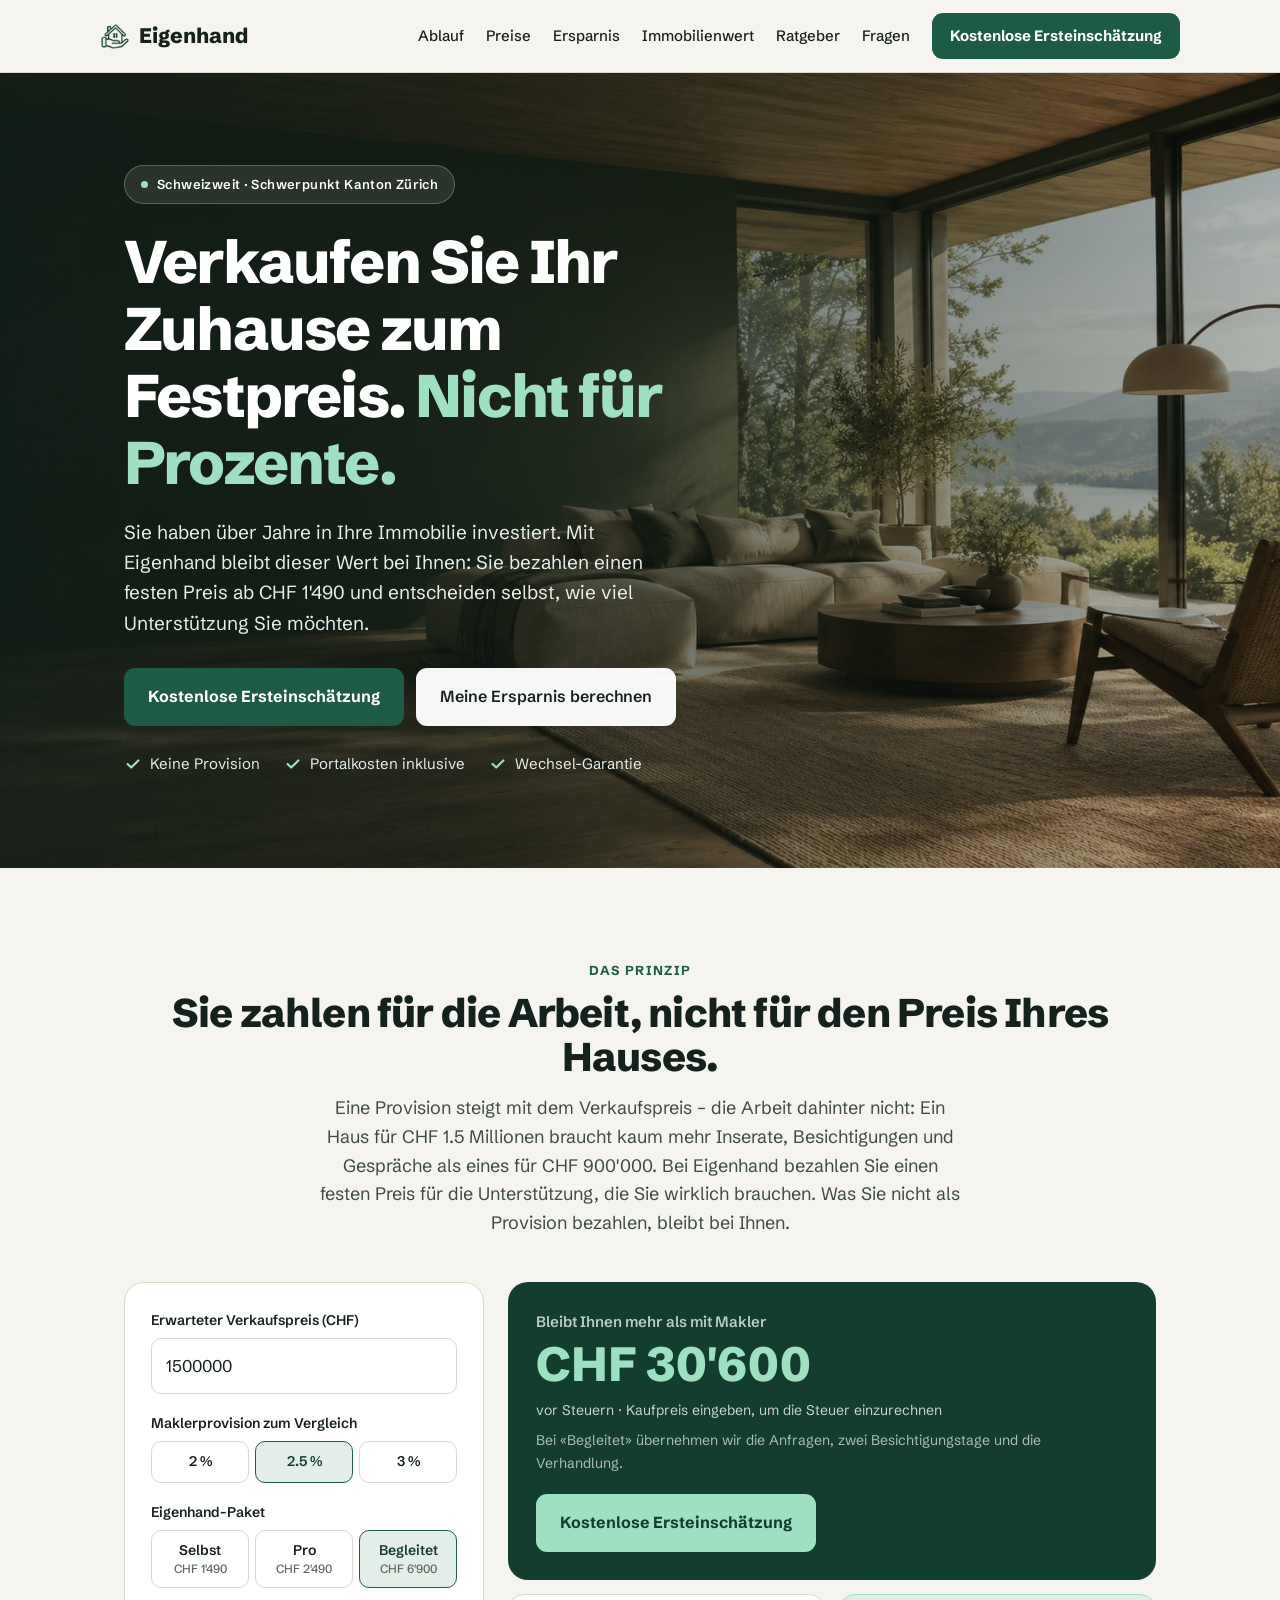
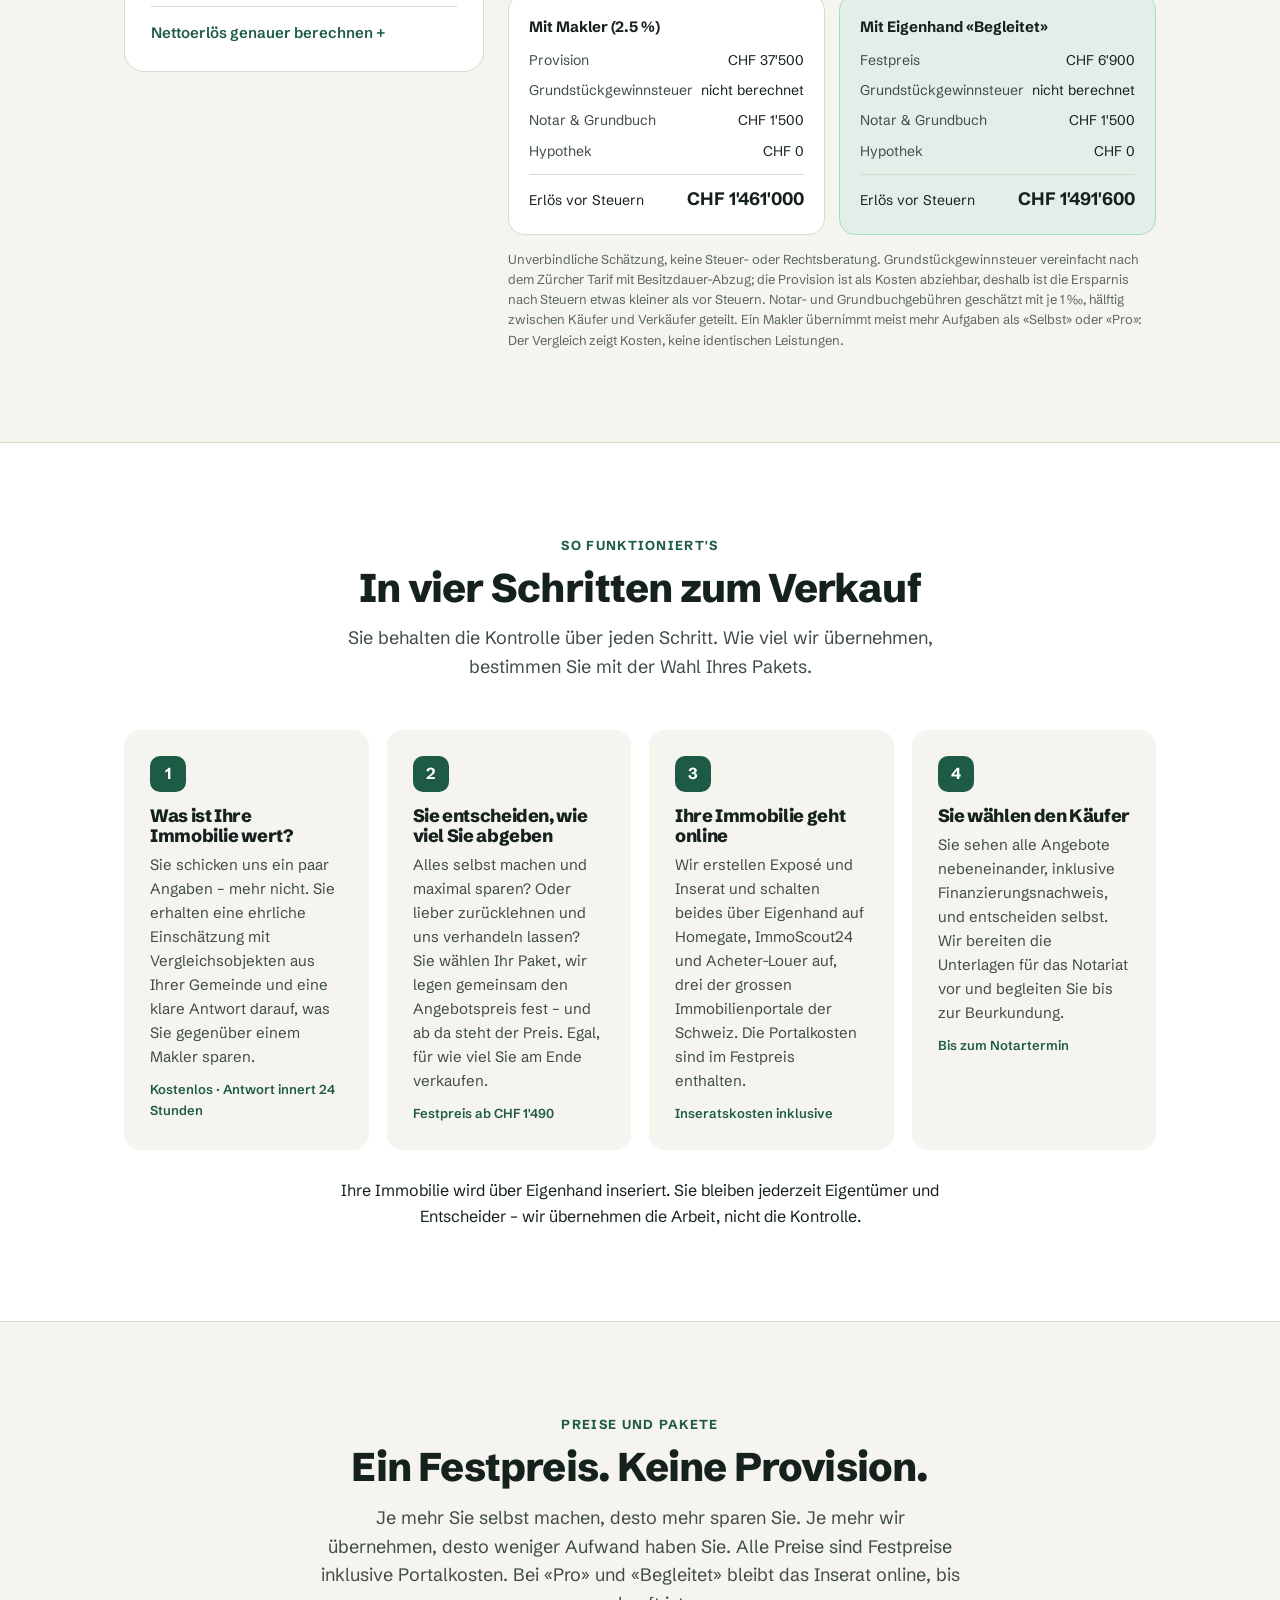
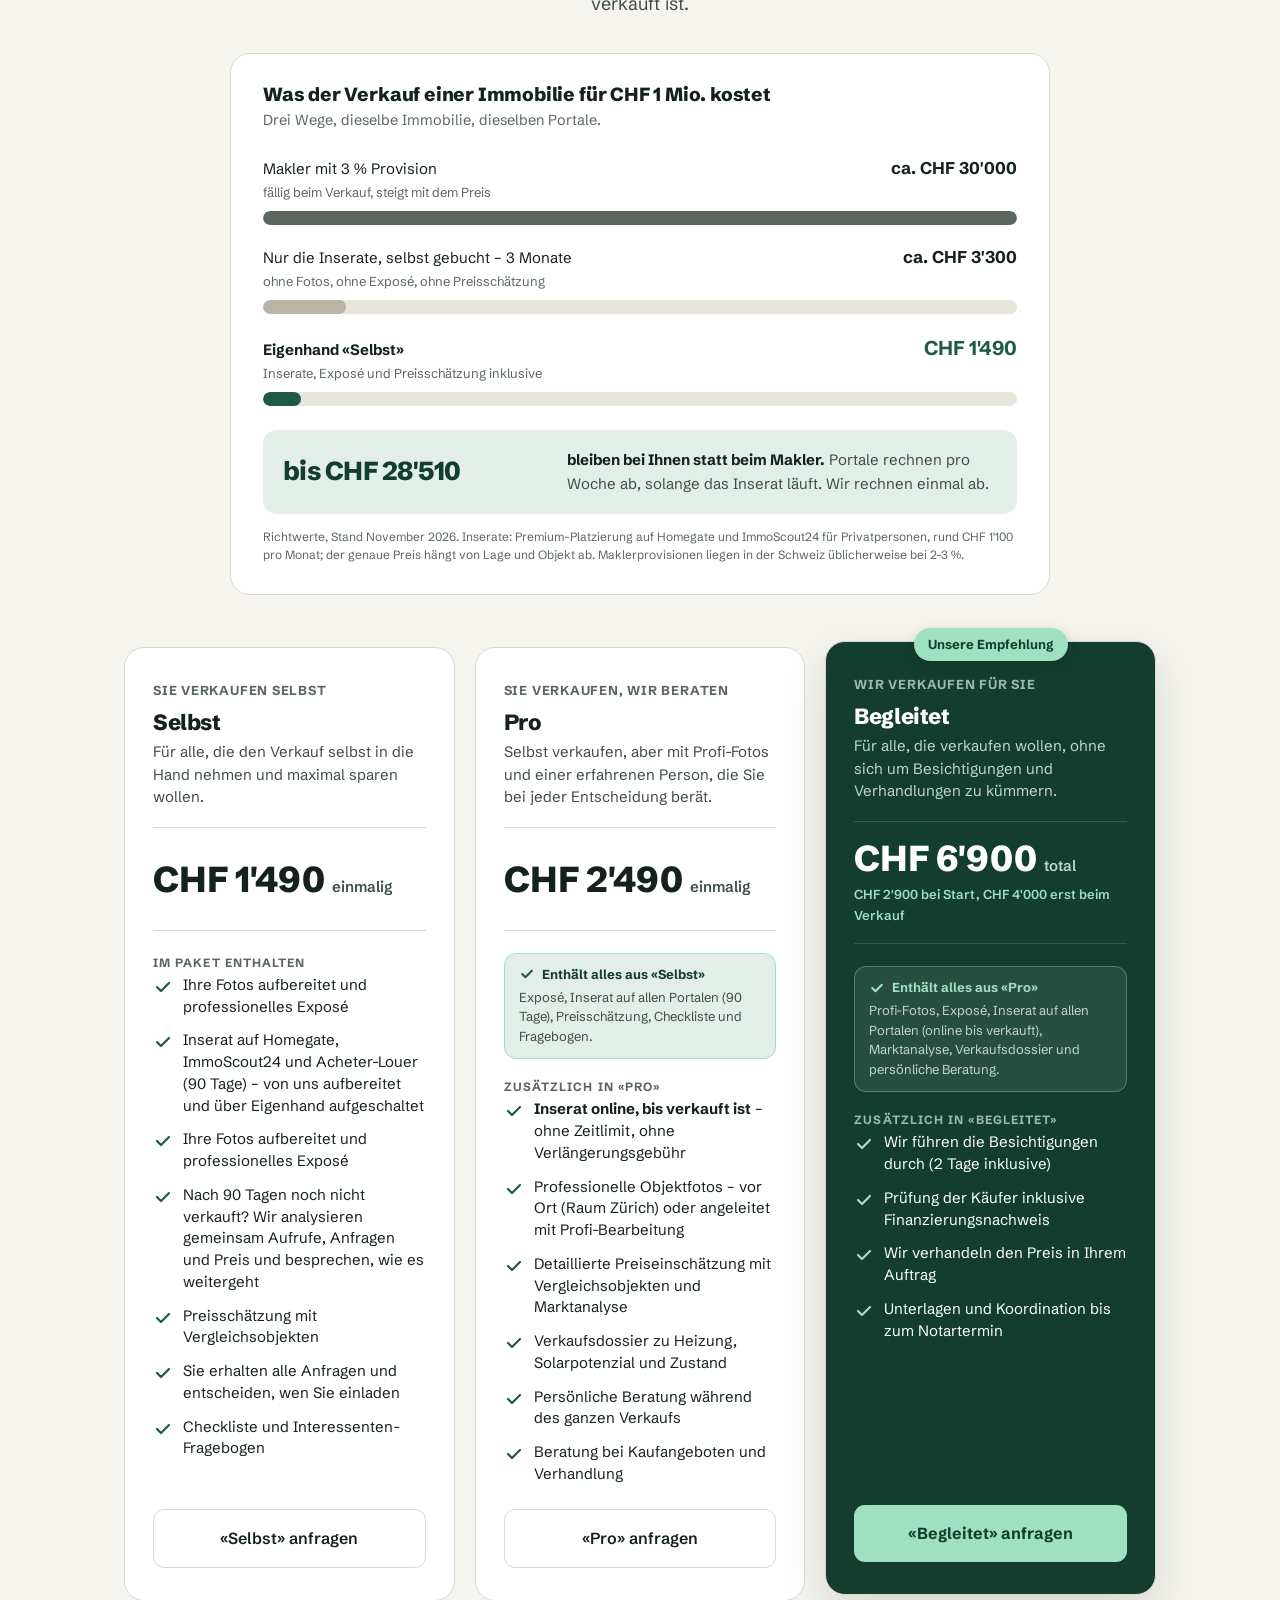
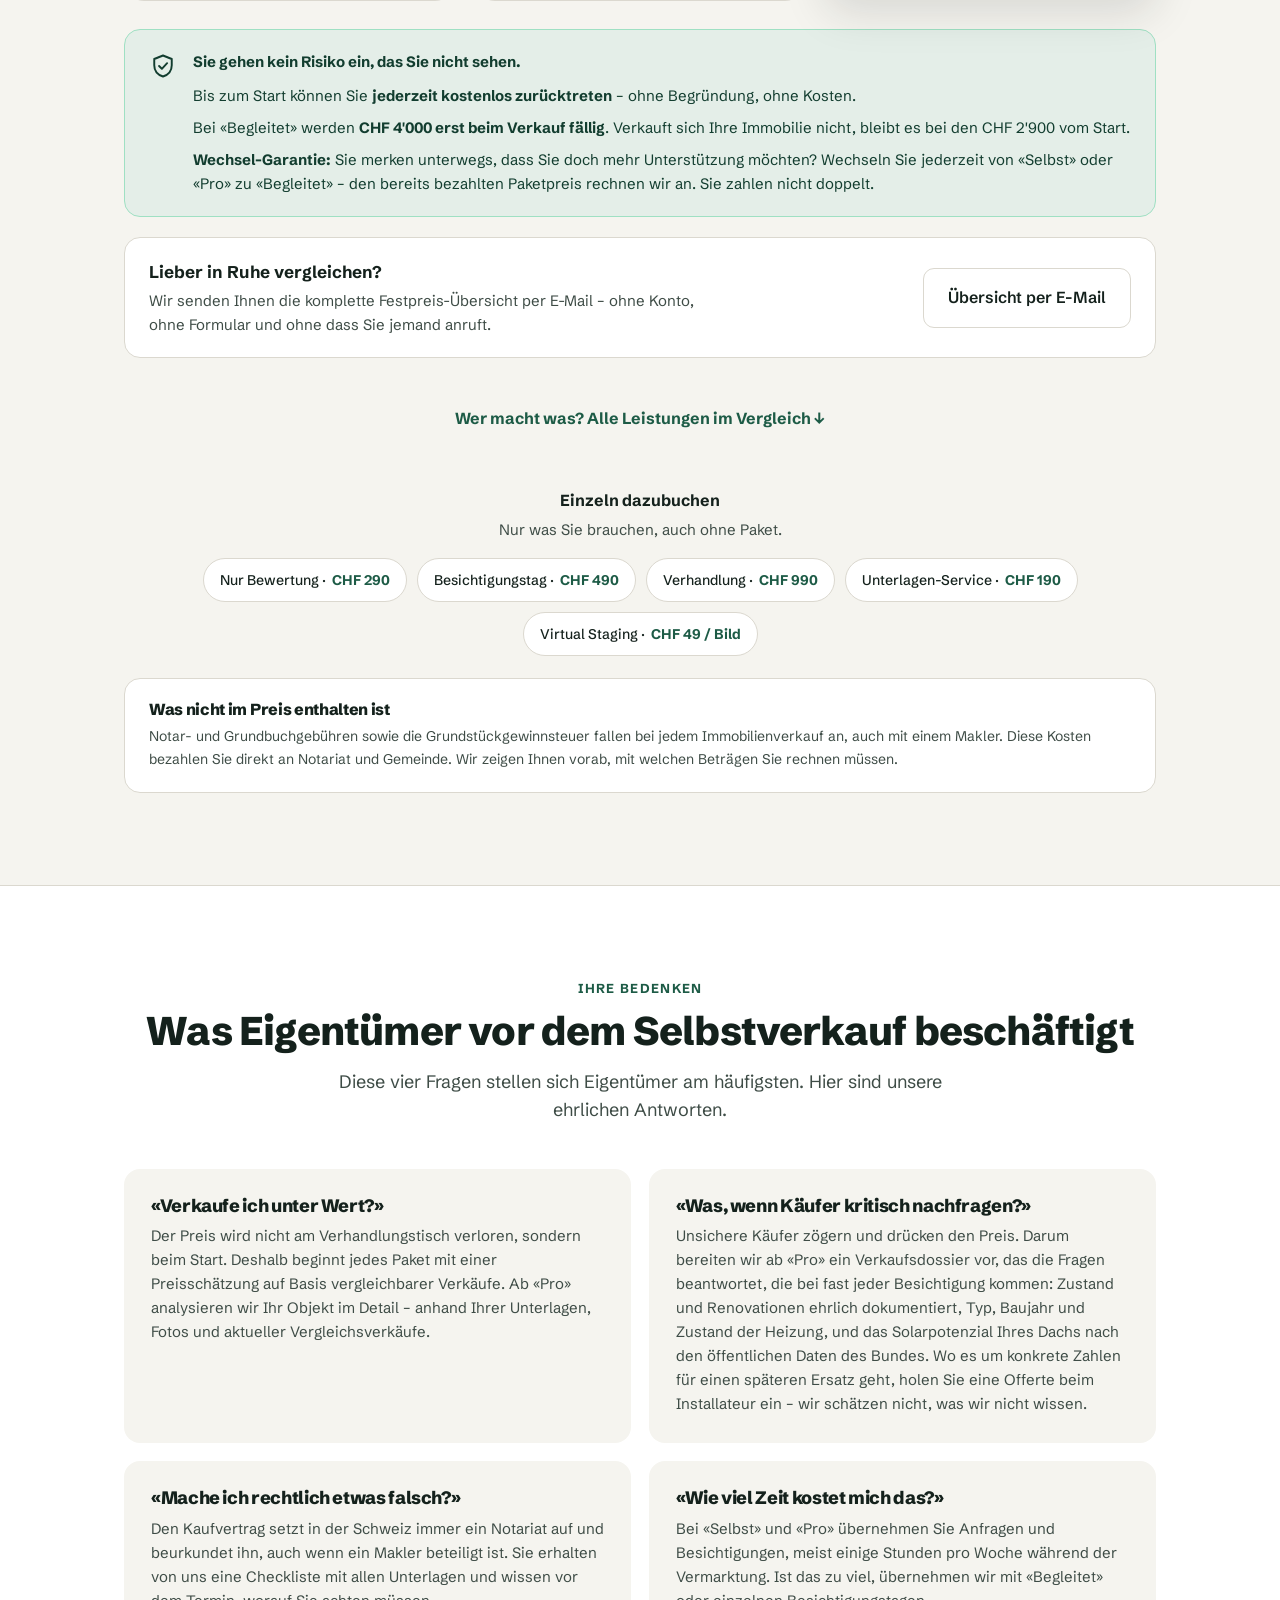
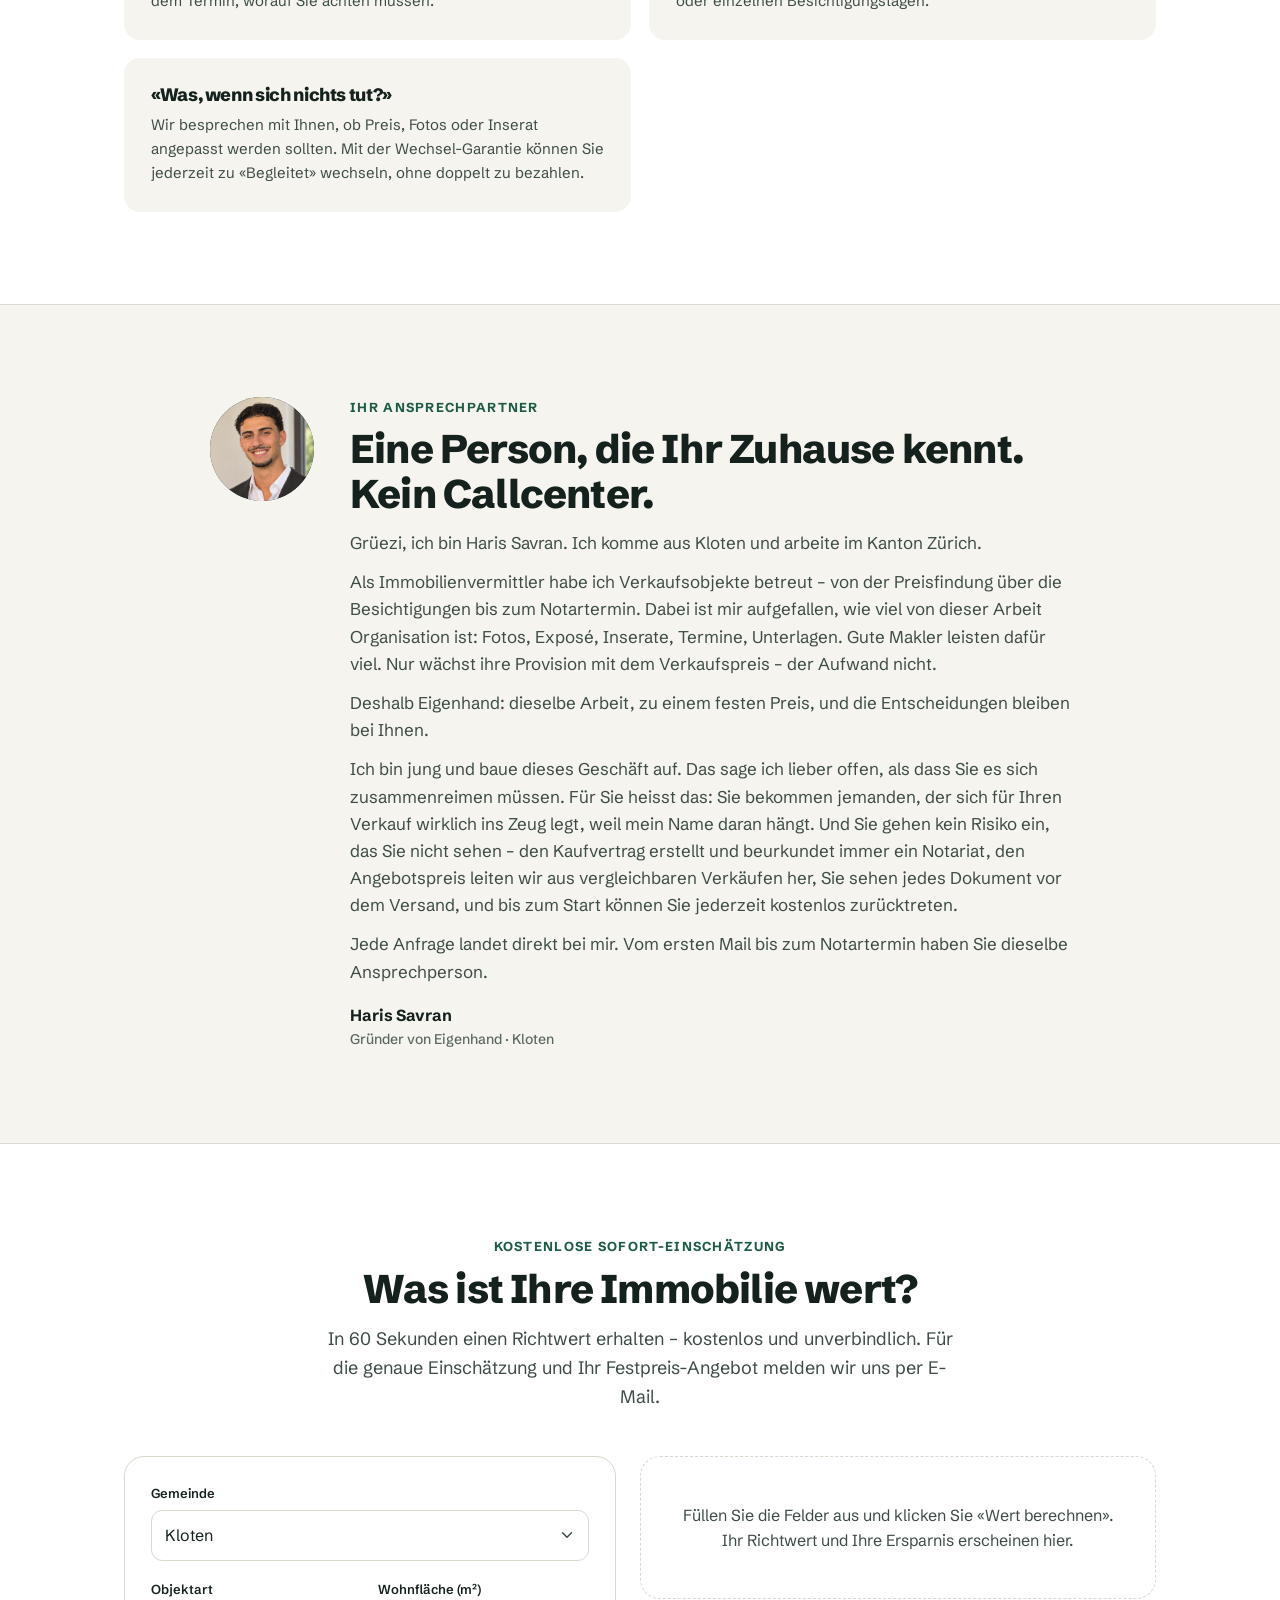
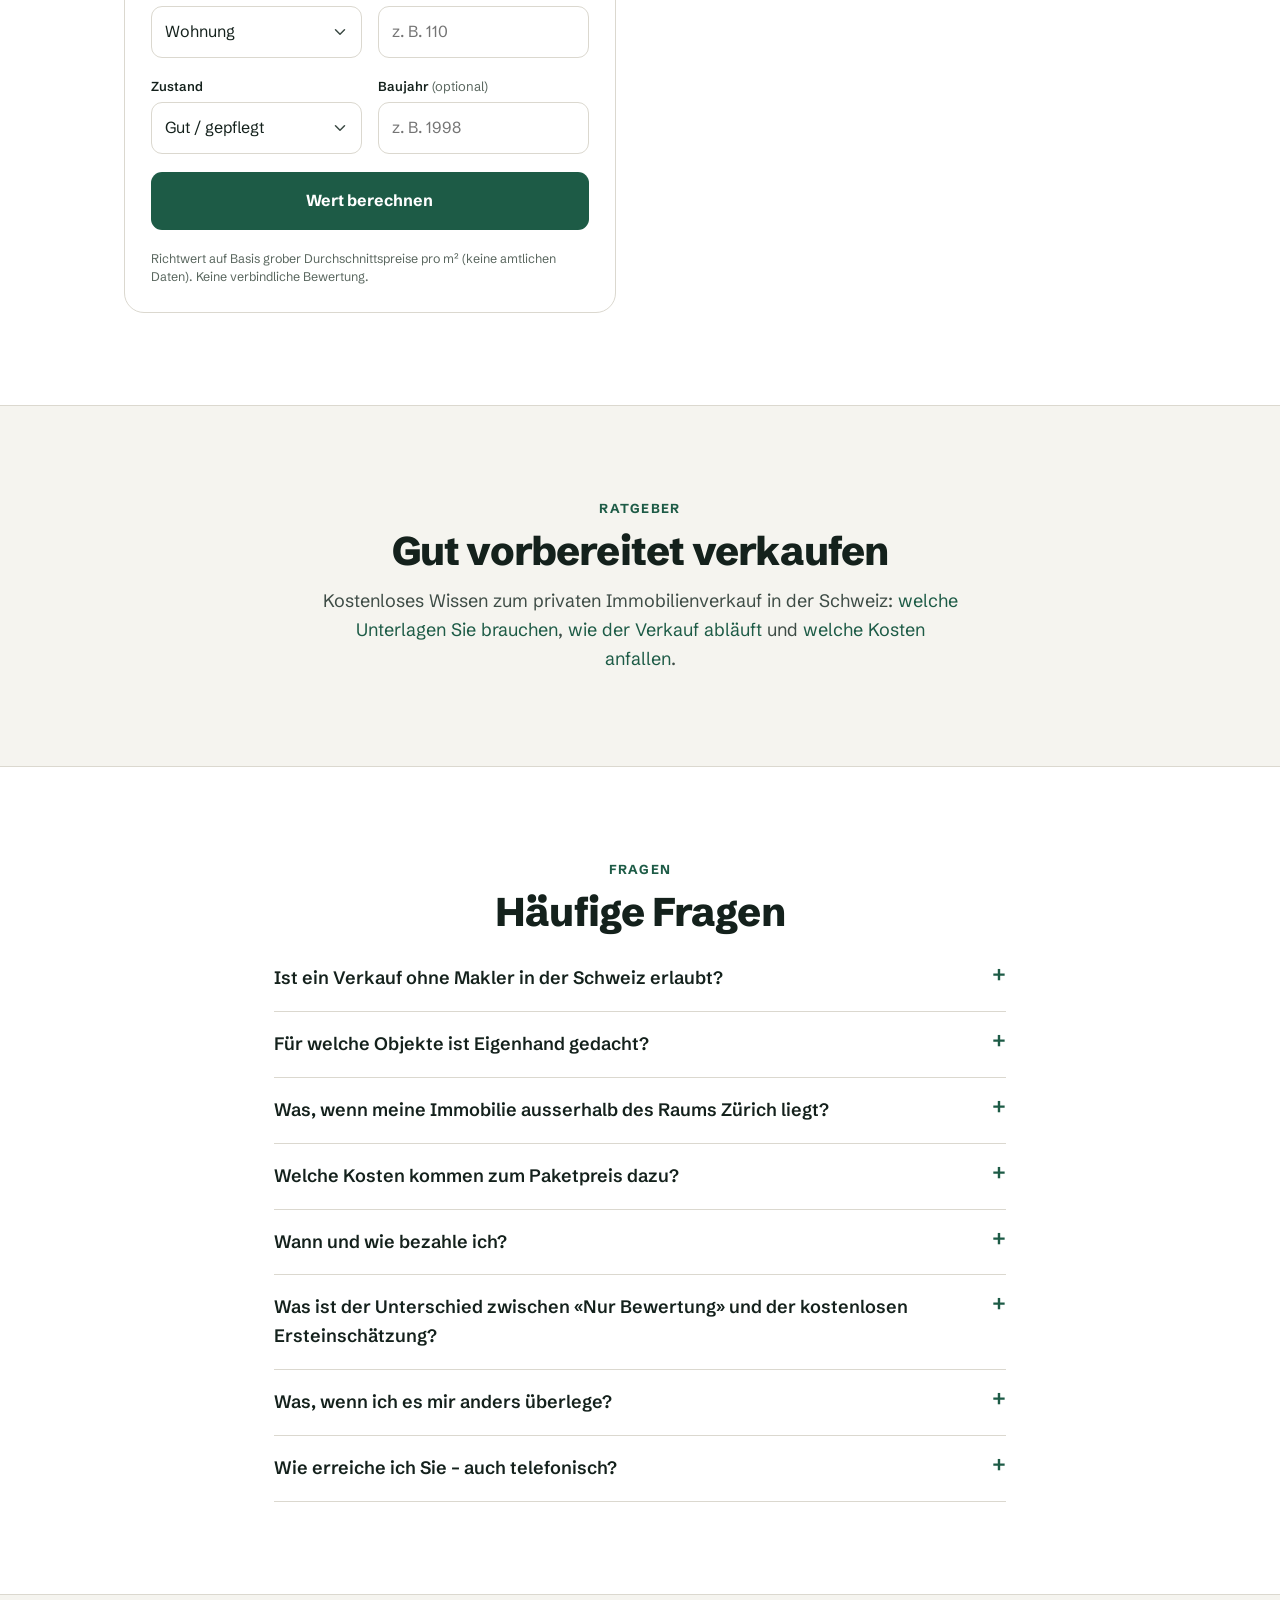
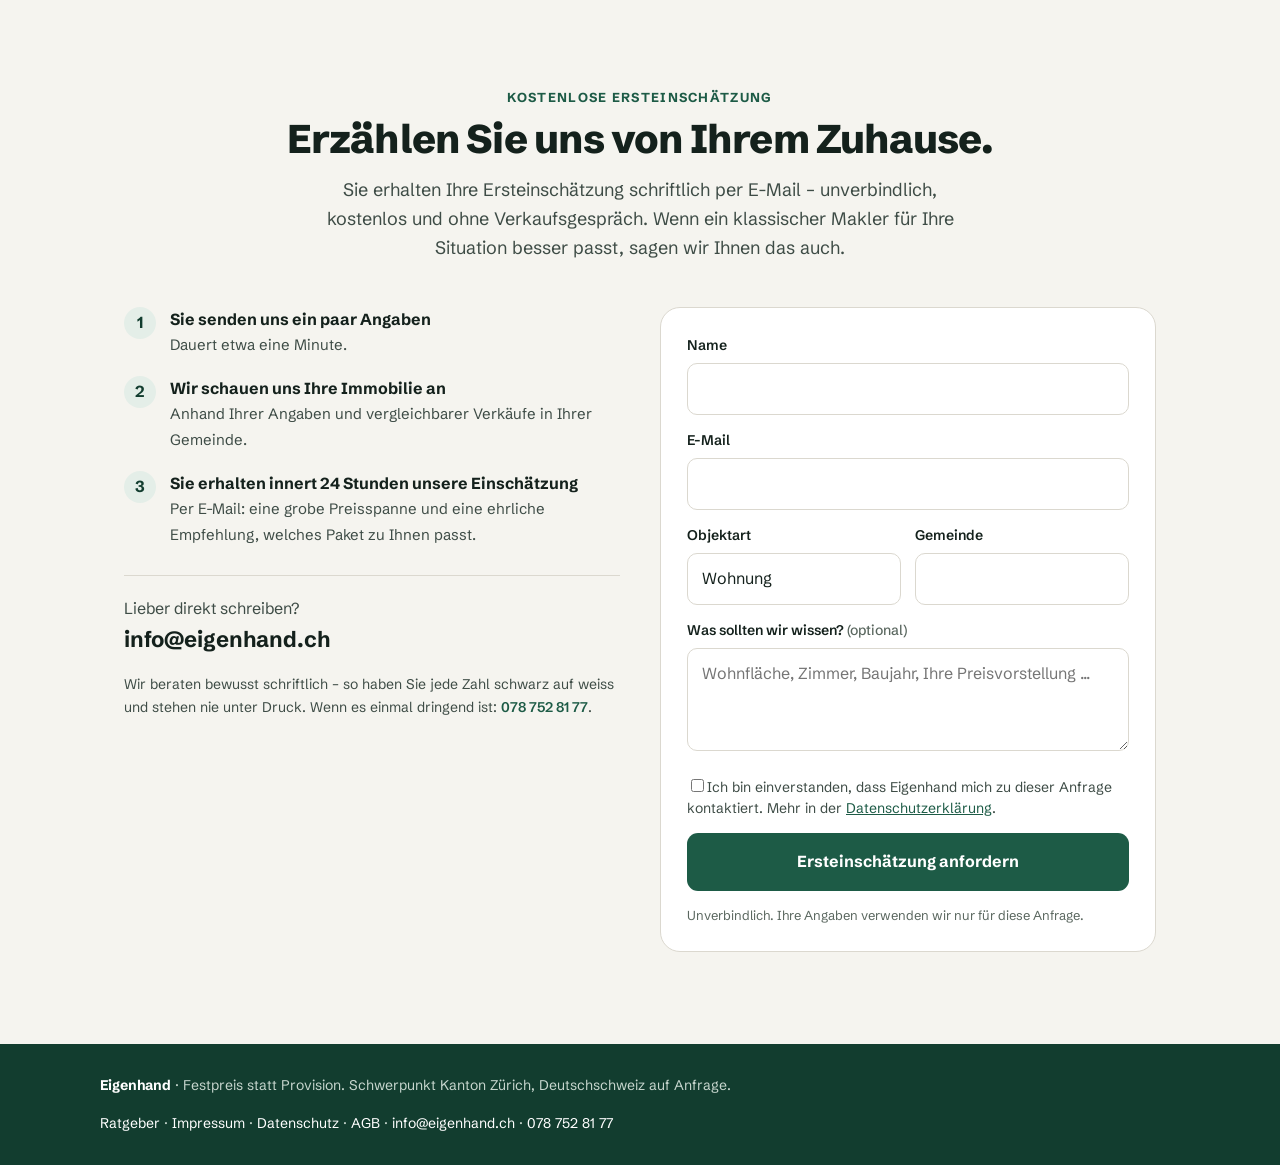
==== commit 00739c5f: ""Selbst": festgehalten, was nach 90 Tagen passiert Paketliste, FAQ und AGB nennen neu die gemeinsame" ====
--- a/index.html
+++ b/index.html
@@ -589,6 +589,8 @@
         <ul>
           <li><svg width="20" height="20" viewBox="0 0 20 20" fill="none" stroke="#1D5B46" stroke-width="2.2" stroke-linecap="round" stroke-linejoin="round" aria-hidden="true"><path d="m4 10 4 4 8-8"/></svg>Ihre Fotos aufbereitet und professionelles Exposé</li>
           <li><svg width="20" height="20" viewBox="0 0 20 20" fill="none" stroke="#1D5B46" stroke-width="2.2" stroke-linecap="round" stroke-linejoin="round" aria-hidden="true"><path d="m4 10 4 4 8-8"/></svg>Inserat auf Homegate, ImmoScout24 und Acheter-Louer (90 Tage) – von uns aufbereitet und über Eigenhand aufgeschaltet</li>
+          <li><svg width="20" height="20" viewBox="0 0 20 20" fill="none" stroke="#1D5B46" stroke-width="2.2" stroke-linecap="round" stroke-linejoin="round" aria-hidden="true"><path d="m4 10 4 4 8-8"/></svg>Ihre Fotos aufbereitet und professionelles Exposé</li>
+          <li><svg width="20" height="20" viewBox="0 0 20 20" fill="none" stroke="#1D5B46" stroke-width="2.2" stroke-linecap="round" stroke-linejoin="round" aria-hidden="true"><path d="m4 10 4 4 8-8"/></svg>Nach 90 Tagen noch nicht verkauft? Wir analysieren gemeinsam Aufrufe, Anfragen und Preis und besprechen, wie es weitergeht</li>
           <li><svg width="20" height="20" viewBox="0 0 20 20" fill="none" stroke="#1D5B46" stroke-width="2.2" stroke-linecap="round" stroke-linejoin="round" aria-hidden="true"><path d="m4 10 4 4 8-8"/></svg>Preisschätzung mit Vergleichsobjekten</li>
           <li><svg width="20" height="20" viewBox="0 0 20 20" fill="none" stroke="#1D5B46" stroke-width="2.2" stroke-linecap="round" stroke-linejoin="round" aria-hidden="true"><path d="m4 10 4 4 8-8"/></svg>Sie erhalten alle Anfragen und entscheiden, wen Sie einladen</li>
           <li><svg width="20" height="20" viewBox="0 0 20 20" fill="none" stroke="#1D5B46" stroke-width="2.2" stroke-linecap="round" stroke-linejoin="round" aria-hidden="true"><path d="m4 10 4 4 8-8"/></svg>Checkliste und Interessenten-Fragebogen</li>
@@ -776,7 +778,7 @@
     <details><summary>Ist ein Verkauf ohne Makler in der Schweiz erlaubt?</summary><p>Ja. Eigentümer dürfen ihre Immobilie selbst verkaufen. Der Kaufvertrag wird in jedem Fall von einem Notariat öffentlich beurkundet, mit oder ohne Makler.</p></details>
     <details><summary>Für welche Objekte ist Eigenhand gedacht?</summary><p>Für Eigentumswohnungen und Einfamilienhäuser, von der Stadtwohnung bis zum grösseren Objekt im Millionenbereich. Nach oben gibt es keine Grenze: Gerade bei höheren Verkaufspreisen lohnt sich der Festpreis am meisten. Bei CHF 3'000'000 verlangt ein Makler mit 2.5 % rund CHF 75'000 Provision, bei uns bleibt es beim gleichen Festpreis. Unser Schwerpunkt ist der Kanton Zürich, auf Anfrage begleiten wir Sie auch in der übrigen Deutschschweiz. Für Mehrfamilienhäuser und besondere Objekte klären wir in der kostenlosen Ersteinschätzung, wie wir am besten helfen.</p></details>
     <details><summary>Was, wenn meine Immobilie ausserhalb des Raums Zürich liegt?</summary><p>Im Grossraum Zürich erstellen wir die Fotos vor Ort. Liegt Ihr Objekt weiter weg, läuft es angeleitet: Sie erhalten von uns eine einfache Foto-Anleitung (welche Räume, welcher Winkel, welche Tageszeit) und fotografieren selbst mit dem Handy. Wir machen daraus mit professioneller Bearbeitung hochwertige Inseratsbilder. Auf Wunsch möblieren wir leere oder vollgestellte Räume zusätzlich digital (Virtual Staging). So bekommen Sie überall ein professionelles Inserat, ohne dass jemand anreisen muss.</p></details>
-    <details><summary>Welche Kosten kommen zum Paketpreis dazu?</summary><p>Im Paketumfang keine, die Portalkosten sind enthalten – bei «Pro» und «Begleitet» ohne Zeitlimit, bei «Selbst» für 90 Tage. Optional und nur auf Ihren Wunsch kommen Einzelleistungen dazu, zum Beispiel zusätzliche Besichtigungstage (CHF 490). Unabhängig von uns fallen bei jedem Verkauf Notar- und Grundbuchgebühren sowie die Grundstückgewinnsteuer an.</p></details>
+    <details><summary>Welche Kosten kommen zum Paketpreis dazu?</summary><p>Im Paketumfang keine, die Portalkosten sind enthalten – bei «Pro» und «Begleitet» ohne Zeitlimit, bei «Selbst» für 90 Tage. Ist nach 90 Tagen noch nicht verkauft, analysieren wir gemeinsam Aufrufe, Anfragen und Preis und besprechen, wie es weitergeht. Optional und nur auf Ihren Wunsch kommen Einzelleistungen dazu, zum Beispiel zusätzliche Besichtigungstage (CHF 490). Unabhängig von uns fallen bei jedem Verkauf Notar- und Grundbuchgebühren sowie die Grundstückgewinnsteuer an.</p></details>
     <details><summary>Wann und wie bezahle ich?</summary><p>«Selbst» und «Pro» bezahlen Sie bei Start. Bei «Begleitet» bezahlen Sie CHF 2'900 bei Start und CHF 4'000 erst, wenn der Kaufvertrag beurkundet ist. Es gibt kein Abo und keine Provision.</p></details>
     <details><summary>Was ist der Unterschied zwischen «Nur Bewertung» und der kostenlosen Ersteinschätzung?</summary><p>Die Ersteinschätzung ist kostenlos: Sie erhalten per E-Mail eine grobe Preisspanne und eine ehrliche Empfehlung, welches Paket zu Ihnen passt. «Nur Bewertung» für CHF 290 ist eine ausführliche schriftliche Preiseinschätzung mit Vergleichsobjekten. Buchen Sie danach ein Paket, rechnen wir die CHF 290 an.</p></details>
     <details><summary>Was, wenn ich es mir anders überlege?</summary><p>Die Anfrage selbst ist immer unverbindlich – erst wenn Sie sich für ein Paket entscheiden, kommt ein schriftlicher Auftrag zustande. Und auch danach gilt: <strong>Solange wir noch nicht gestartet haben, können Sie jederzeit kostenlos zurücktreten.</strong> Bereits bezahlte Beträge erhalten Sie vollständig zurück – ohne Frist und ohne Begründung.</p><p>Der Startschuss liegt bei Ihnen: Wir beginnen erst, wenn Sie uns die Inserate ausdrücklich freigeben. Ab diesem Moment laufen echte Kosten bei den Portalen auf, die uns niemand zurückerstattet. Treten Sie danach zurück, bezahlen Sie deshalb die bereits erbrachten Leistungen und die effektiv angefallenen Portalkosten. Alles Weitere in Ziffer 8 unserer <a href="#agb">AGB</a>.</p></details>
@@ -867,7 +869,7 @@
       <p>Eigenhand unterstützt Privatpersonen beim Verkauf ihrer Immobilie mit den Paketen «Selbst», «Pro» und «Begleitet» sowie einzeln buchbaren Zusatzleistungen. Der konkrete Leistungsumfang richtet sich nach dem gewählten Paket gemäss der Beschreibung auf dieser Website und dem schriftlichen Auftrag. Eigenhand tritt nicht als beurkundende Stelle auf; die öffentliche Beurkundung des Kaufvertrags erfolgt durch ein Notariat.</p>
       <p>Mit Auftragserteilung beauftragt der Kunde Eigenhand, die Immobilie mit den vom Kunden gelieferten Angaben und Bildern auf Immobilienportalen (insbesondere Homegate, ImmoScout24 und Acheter-Louer) über die von Eigenhand bewirtschafteten Konten zu inserieren. Der Kunde bestätigt, Eigentümer der Immobilie oder zur Beauftragung des Verkaufs bevollmächtigt zu sein, und stellt Eigenhand von Ansprüchen Dritter frei, die auf unzutreffenden Angaben beruhen.</p>
       <h3>3. Preise und Mehrwertsteuer</h3>
-      <p>Es gelten die auf dieser Website angegebenen Festpreise inklusive Portalkosten – bei «Pro» und «Begleitet» ohne zeitliche Begrenzung bis zum Verkauf, bei «Selbst» für 90 Tage. Eigenhand ist als Einzelunternehmen nicht mehrwertsteuerpflichtig; es wird keine MWST verrechnet. Zusätzliche, nicht im Paket enthaltene Leistungen (z. B. weitere Besichtigungstage) werden gesondert in Rechnung gestellt. Kosten Dritter wie Notariat, Grundbuch und Grundstückgewinnsteuer sind nicht enthalten und vom Kunden direkt zu tragen.</p>
+      <p>Es gelten die auf dieser Website angegebenen Festpreise inklusive Portalkosten – bei «Pro» und «Begleitet» ohne zeitliche Begrenzung bis zum Verkauf, bei «Selbst» für 90 Tage. Ist nach 90 Tagen noch nicht verkauft, analysieren wir gemeinsam Aufrufe, Anfragen und Preis und besprechen, wie es weitergeht. Eigenhand ist als Einzelunternehmen nicht mehrwertsteuerpflichtig; es wird keine MWST verrechnet. Zusätzliche, nicht im Paket enthaltene Leistungen (z. B. weitere Besichtigungstage) werden gesondert in Rechnung gestellt. Kosten Dritter wie Notariat, Grundbuch und Grundstückgewinnsteuer sind nicht enthalten und vom Kunden direkt zu tragen.</p>
       <h3>4. Zahlungsbedingungen</h3>
       <p>Die Pakete «Selbst» und «Pro» sind bei Auftragserteilung zur Zahlung fällig. Beim Paket «Begleitet» wird ein Teilbetrag von CHF 2'900 bei Auftragserteilung und der Restbetrag von CHF 4'000 bei erfolgreichem Verkauf fällig. Als erfolgreicher Verkauf gilt die öffentliche Beurkundung des Kaufvertrags über das vermittelte Objekt. Rechnungen sind innert 30 Tagen zahlbar.</p>
       <h3>5. Mitwirkung des Kunden</h3>
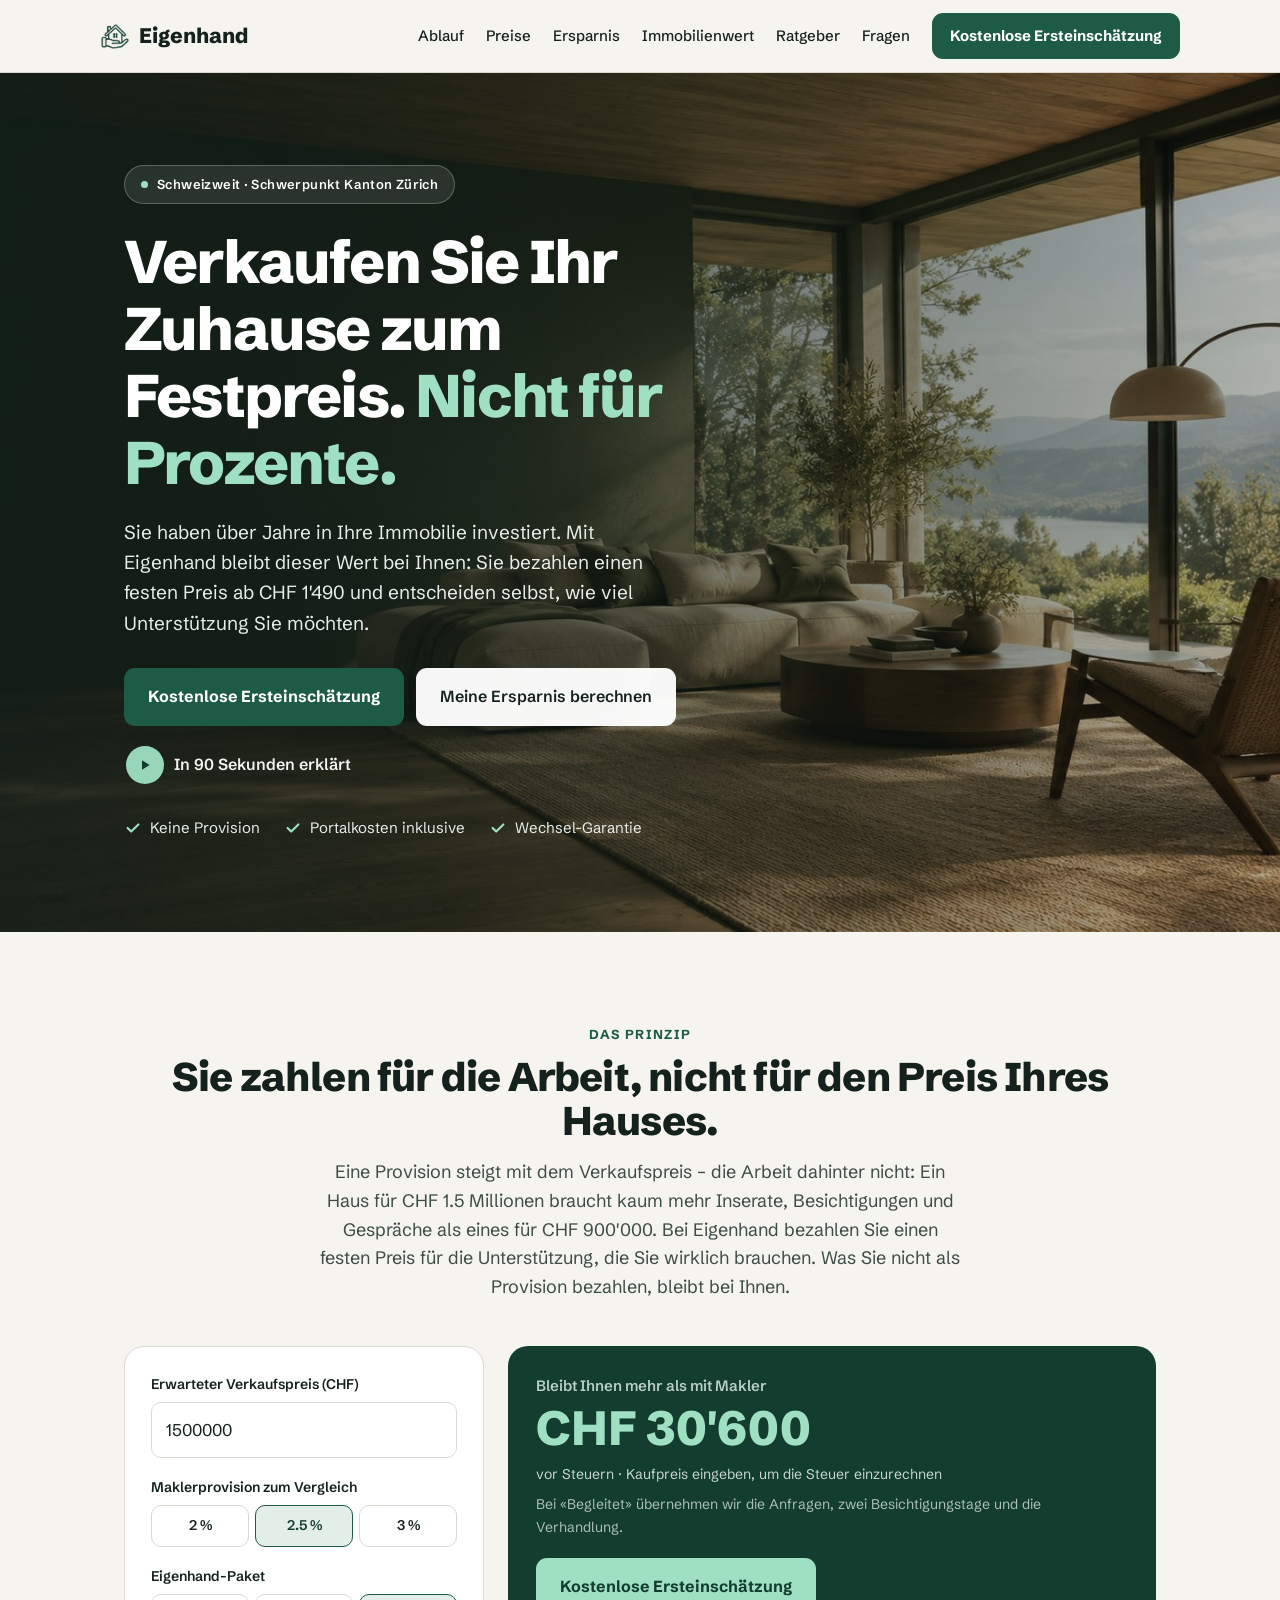
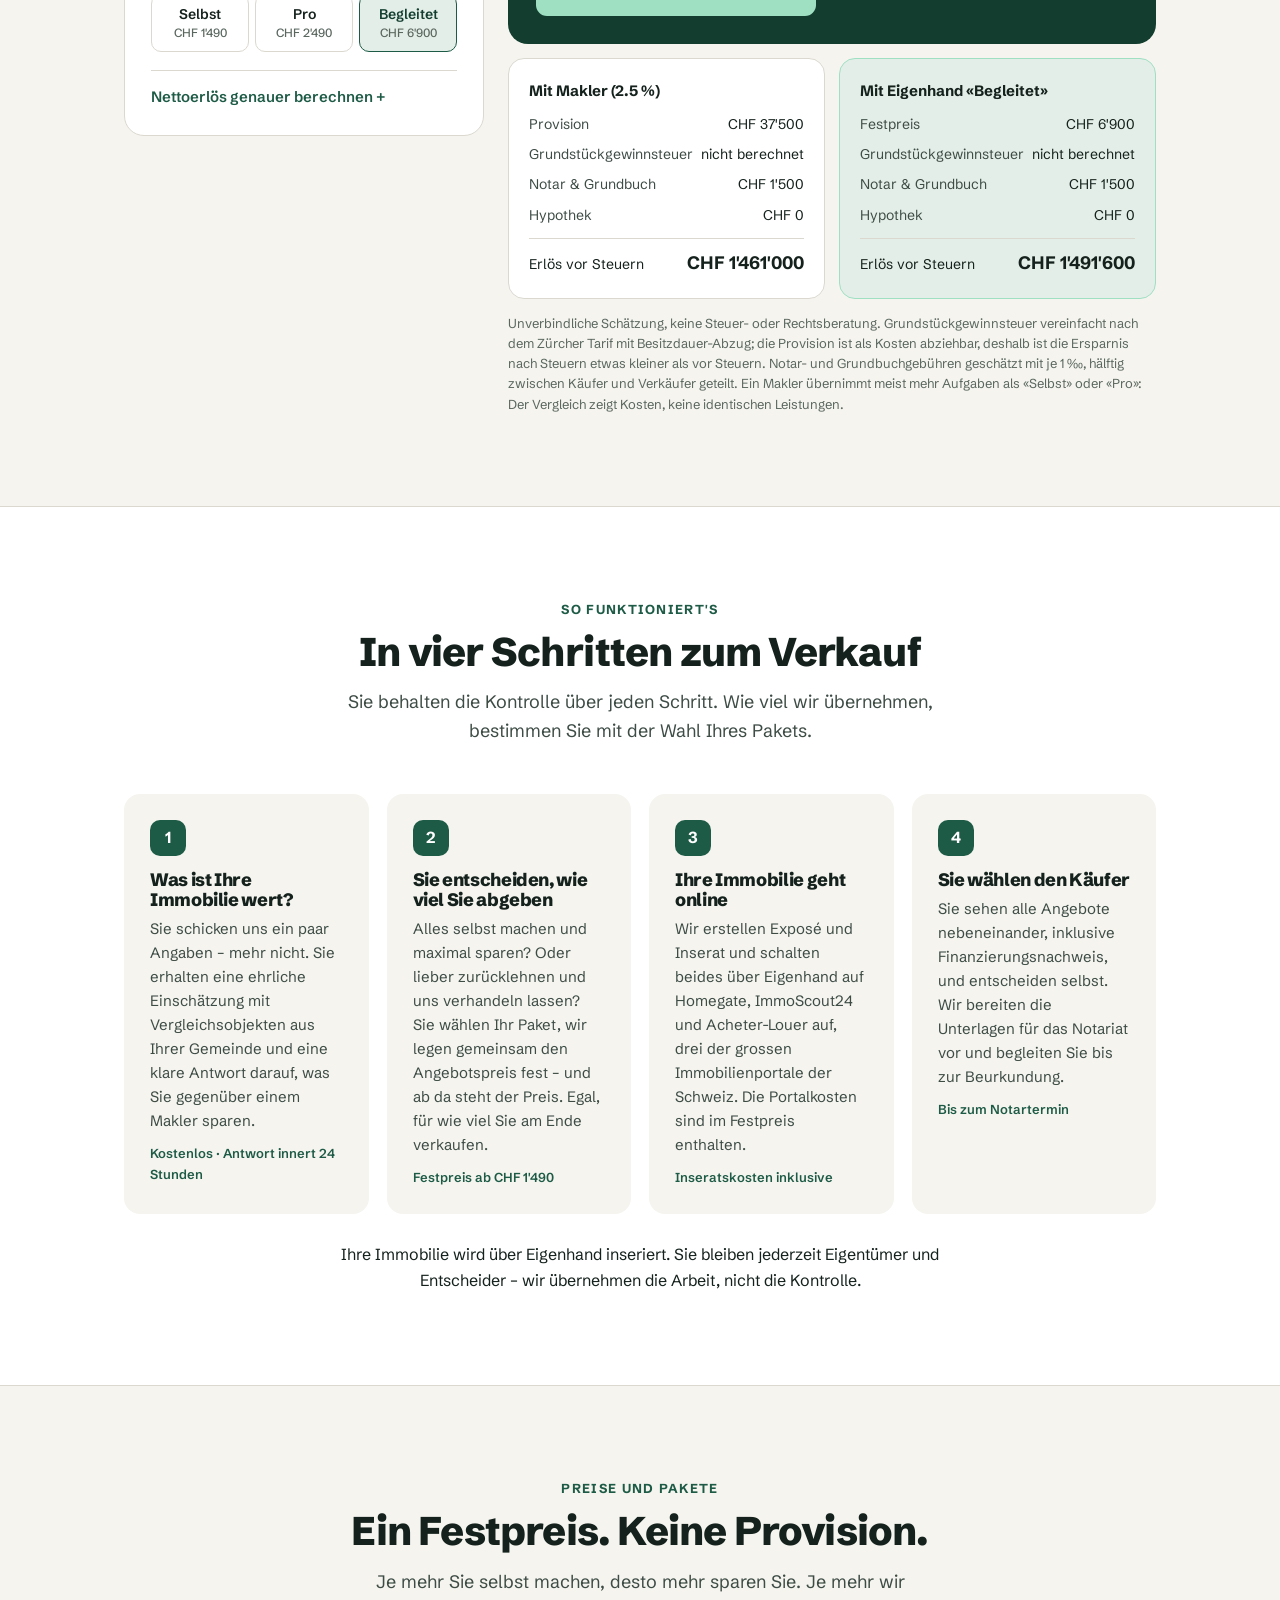
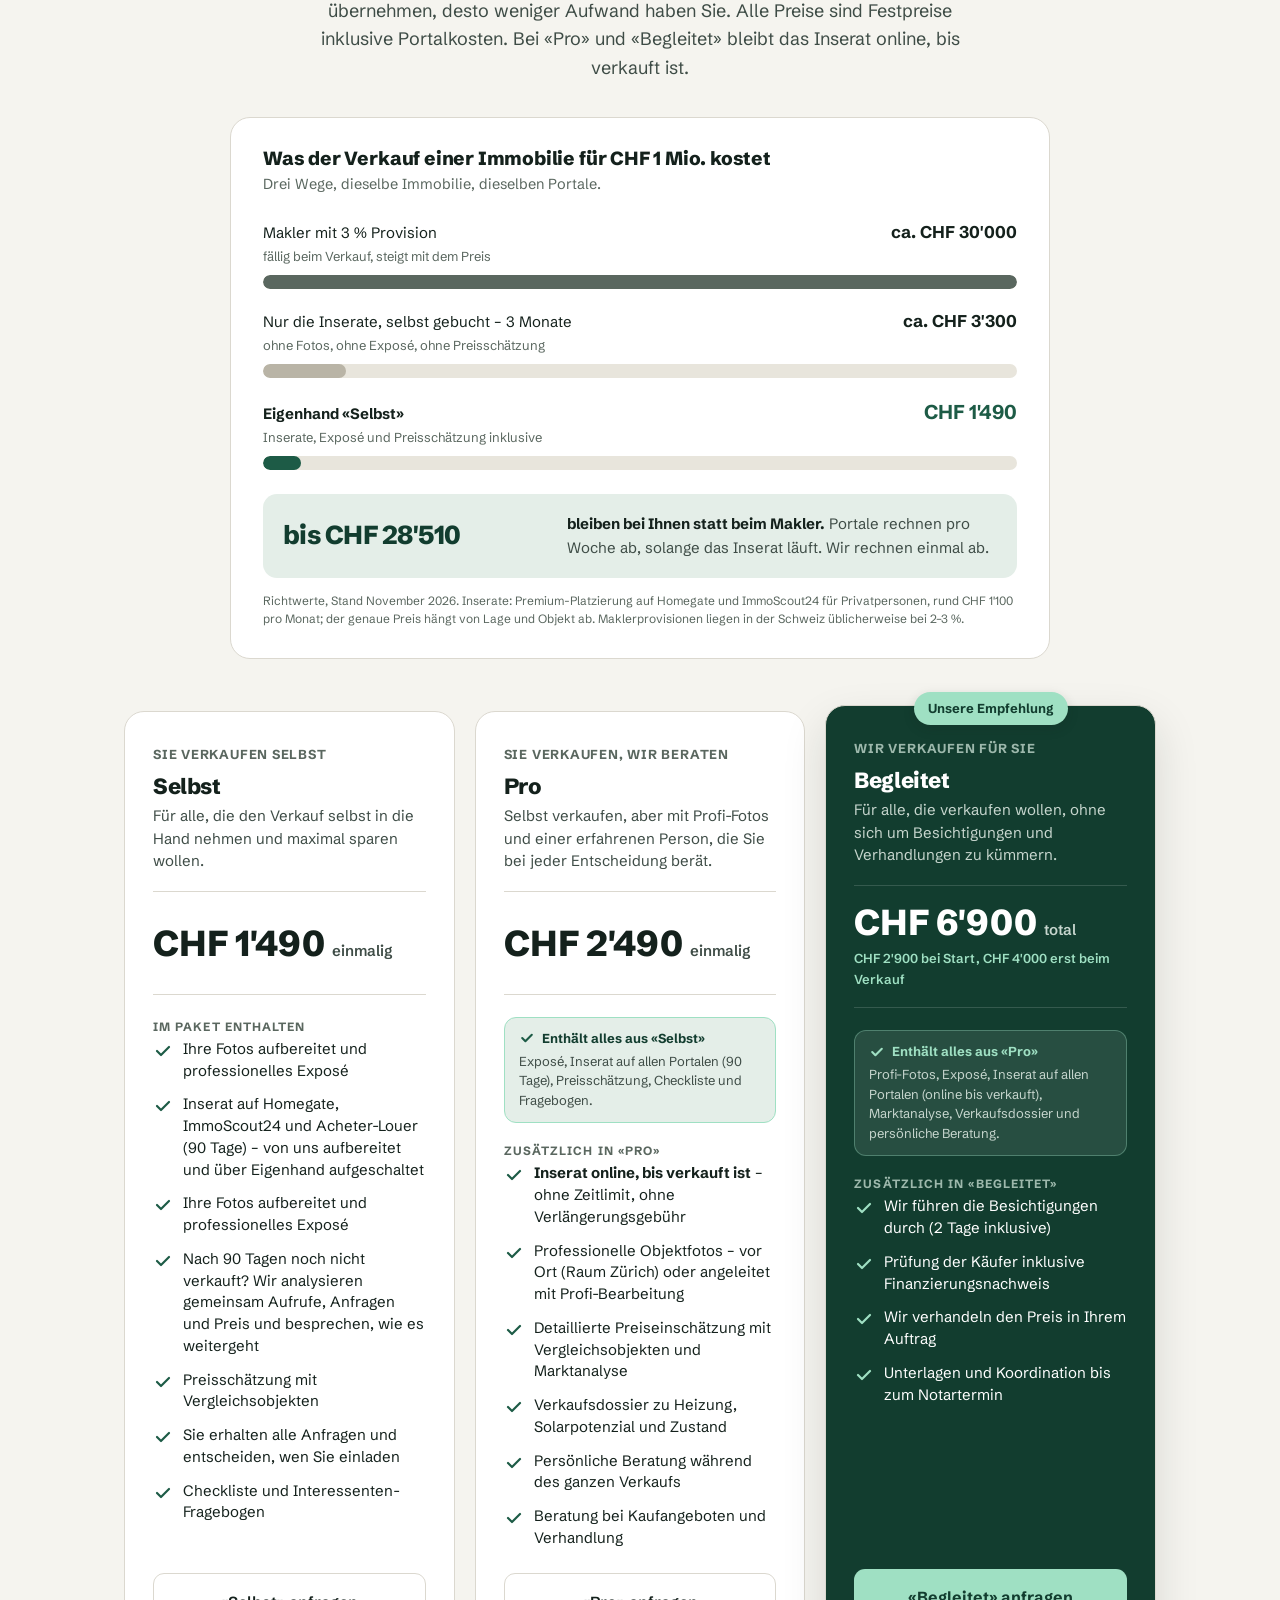
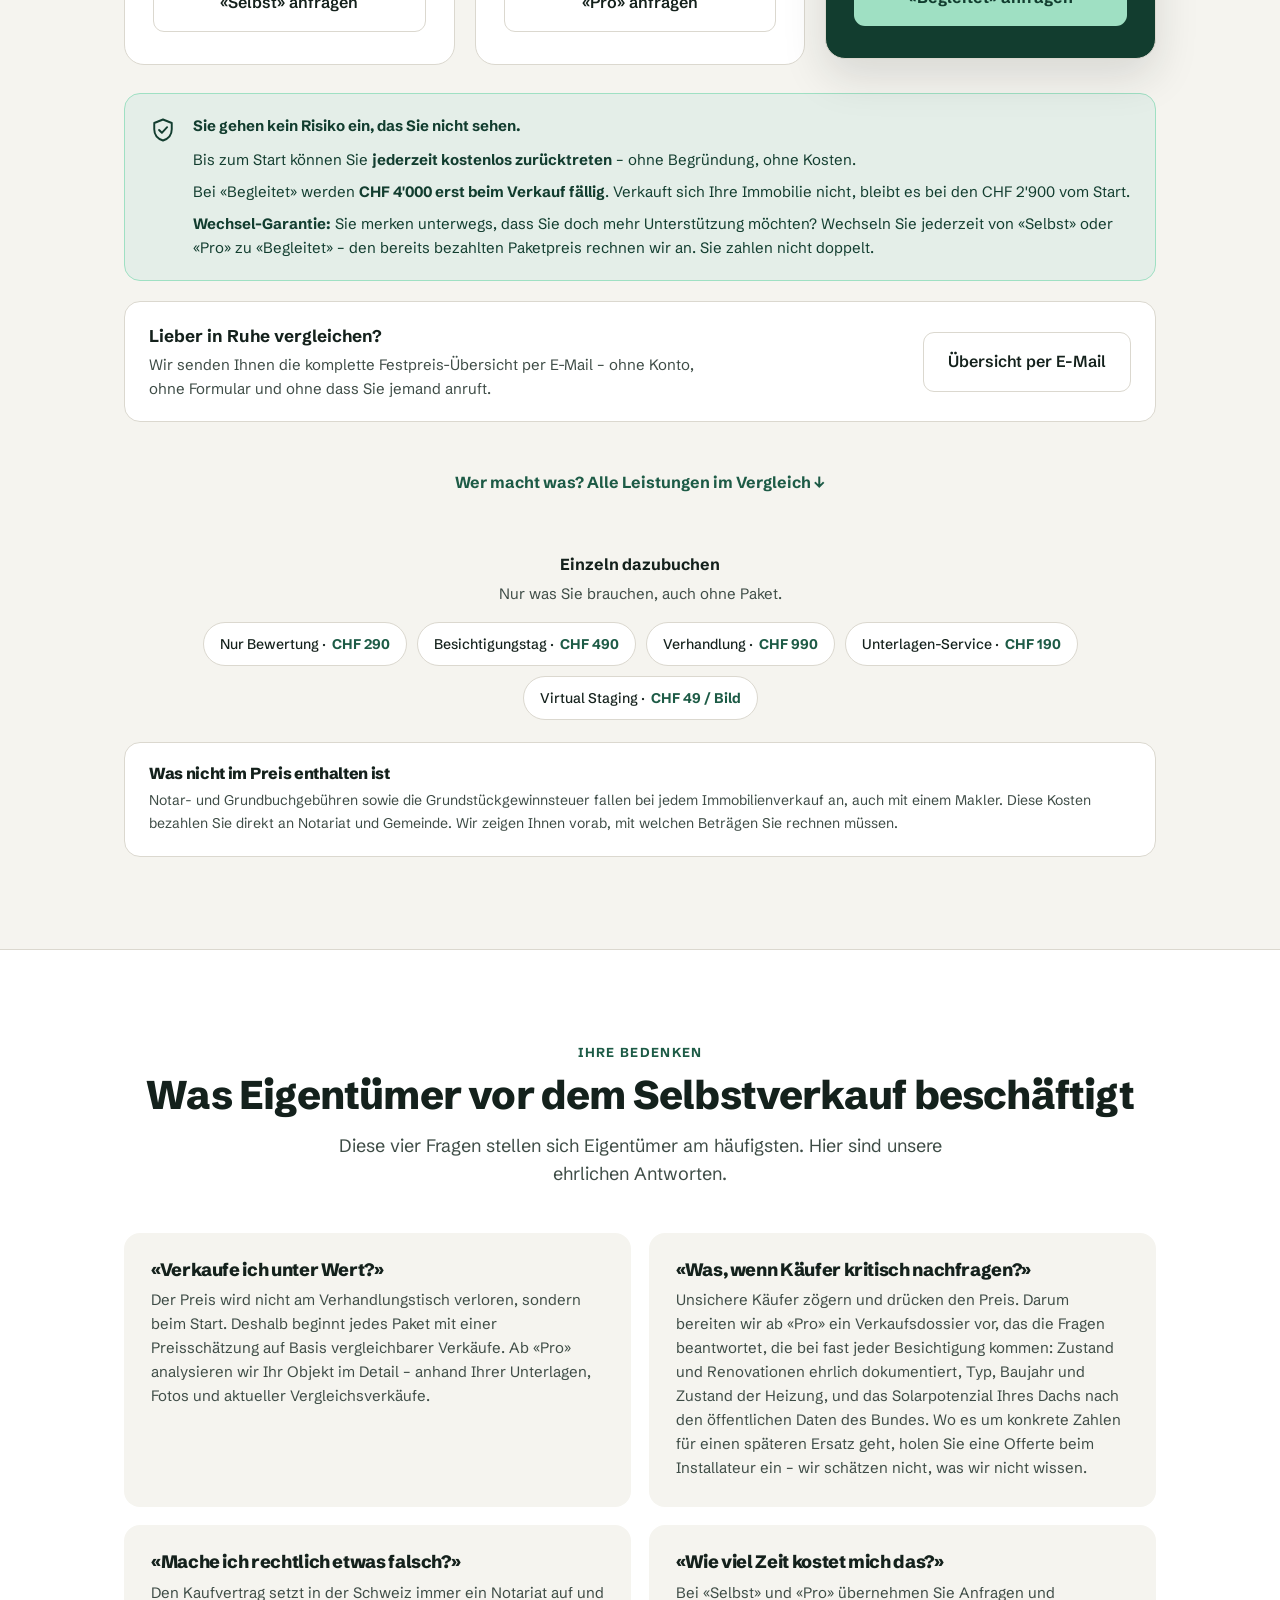
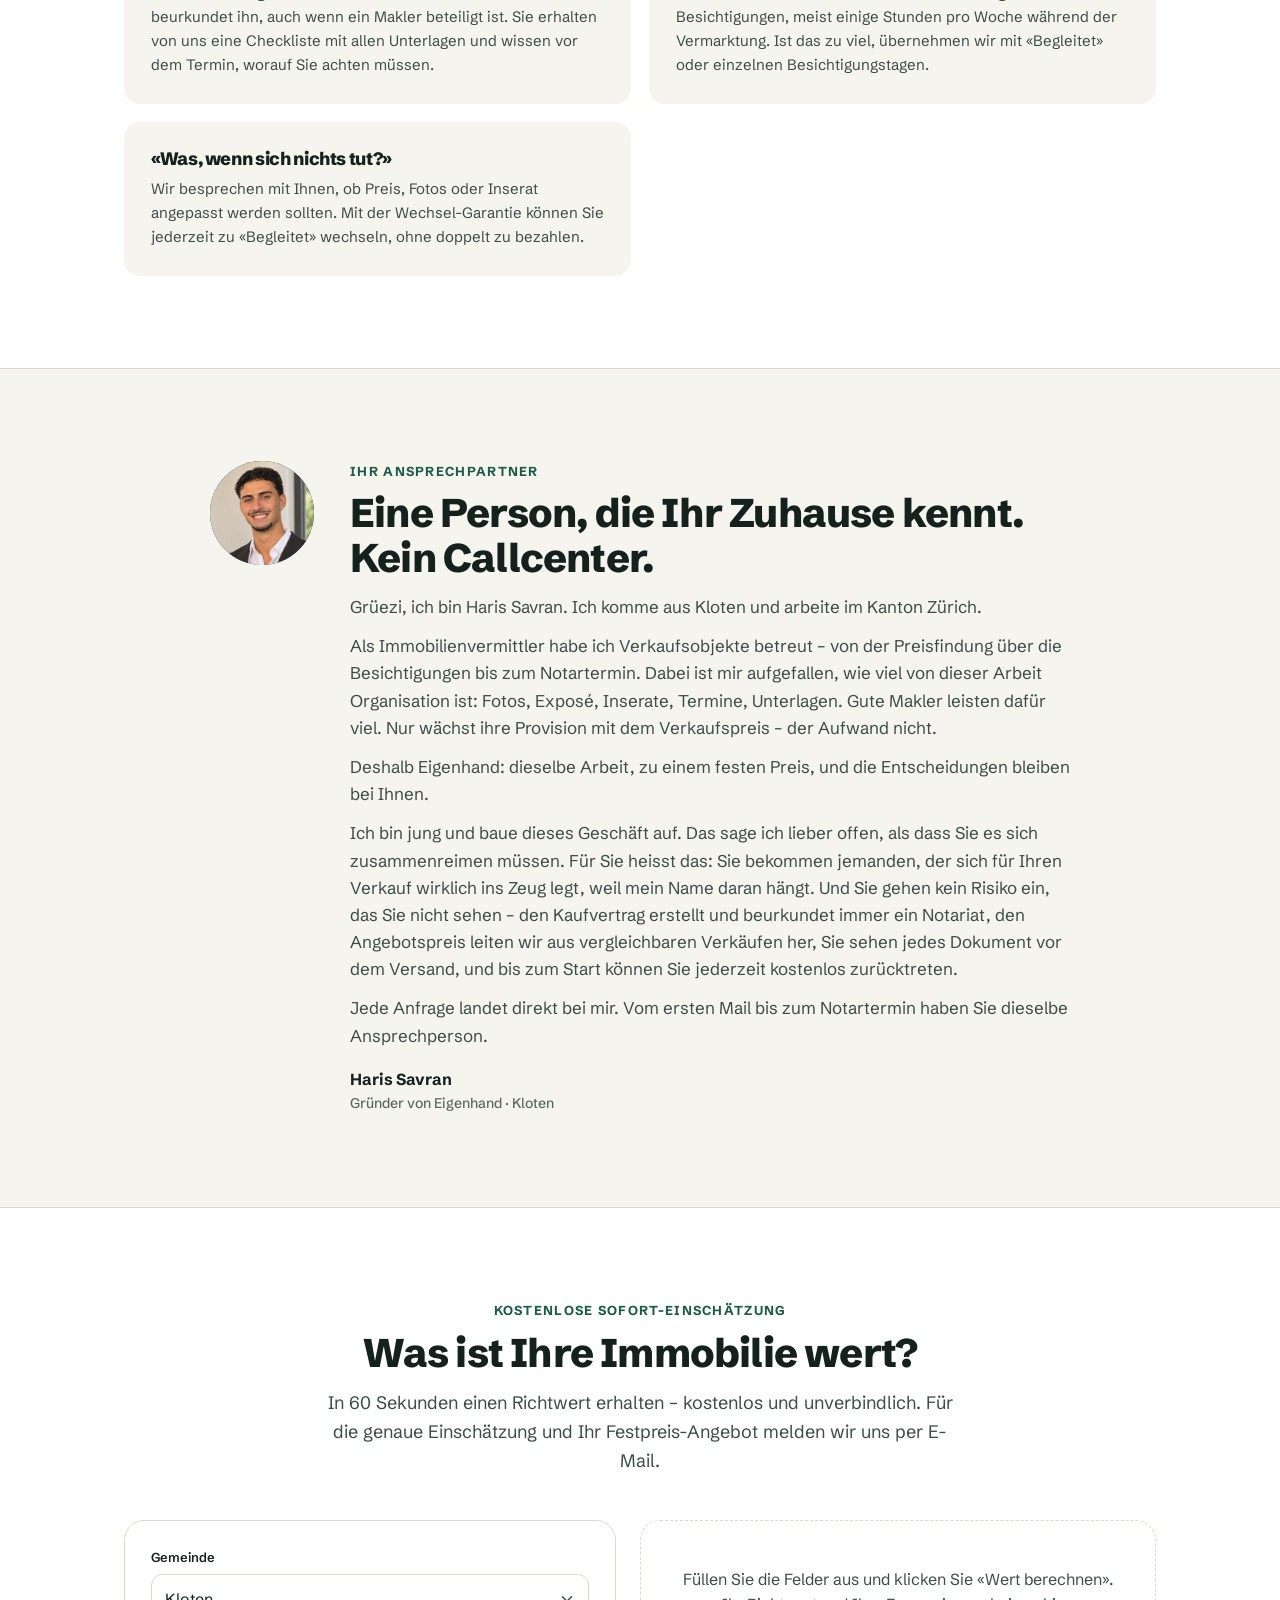
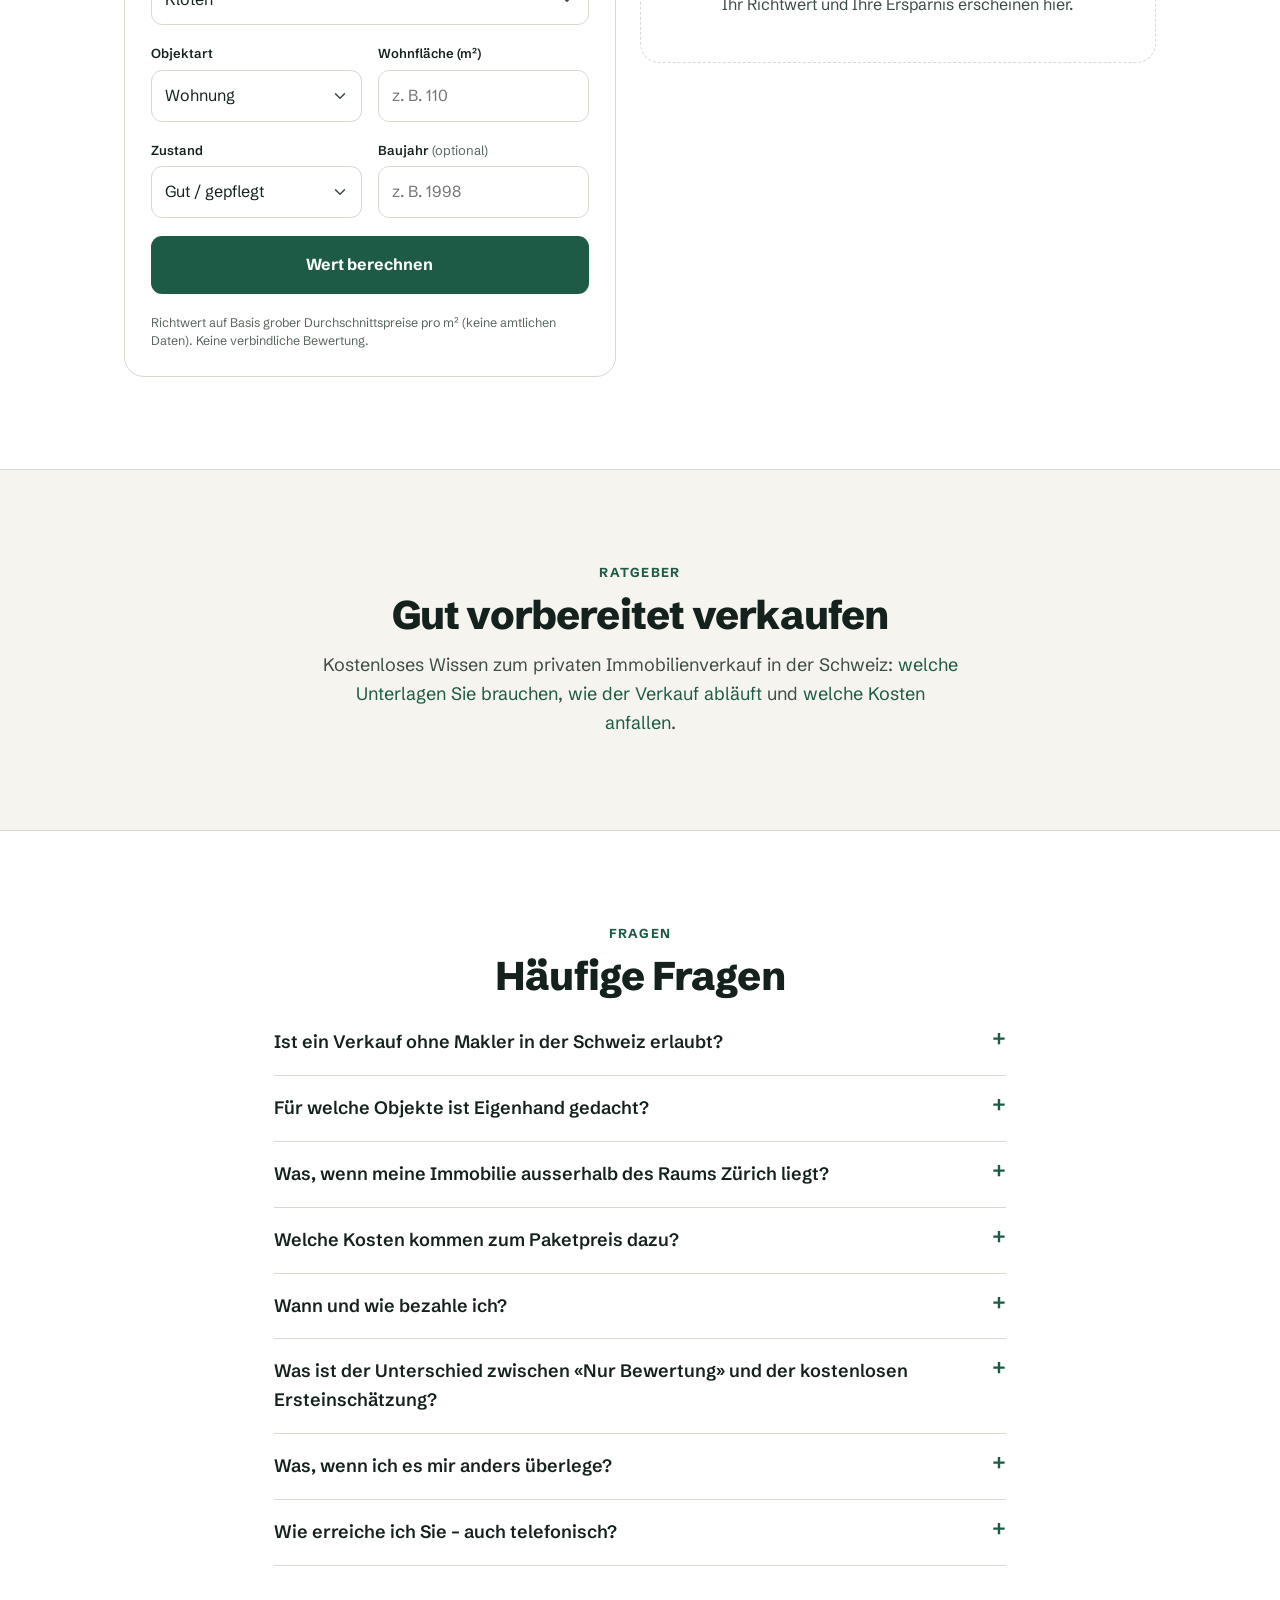
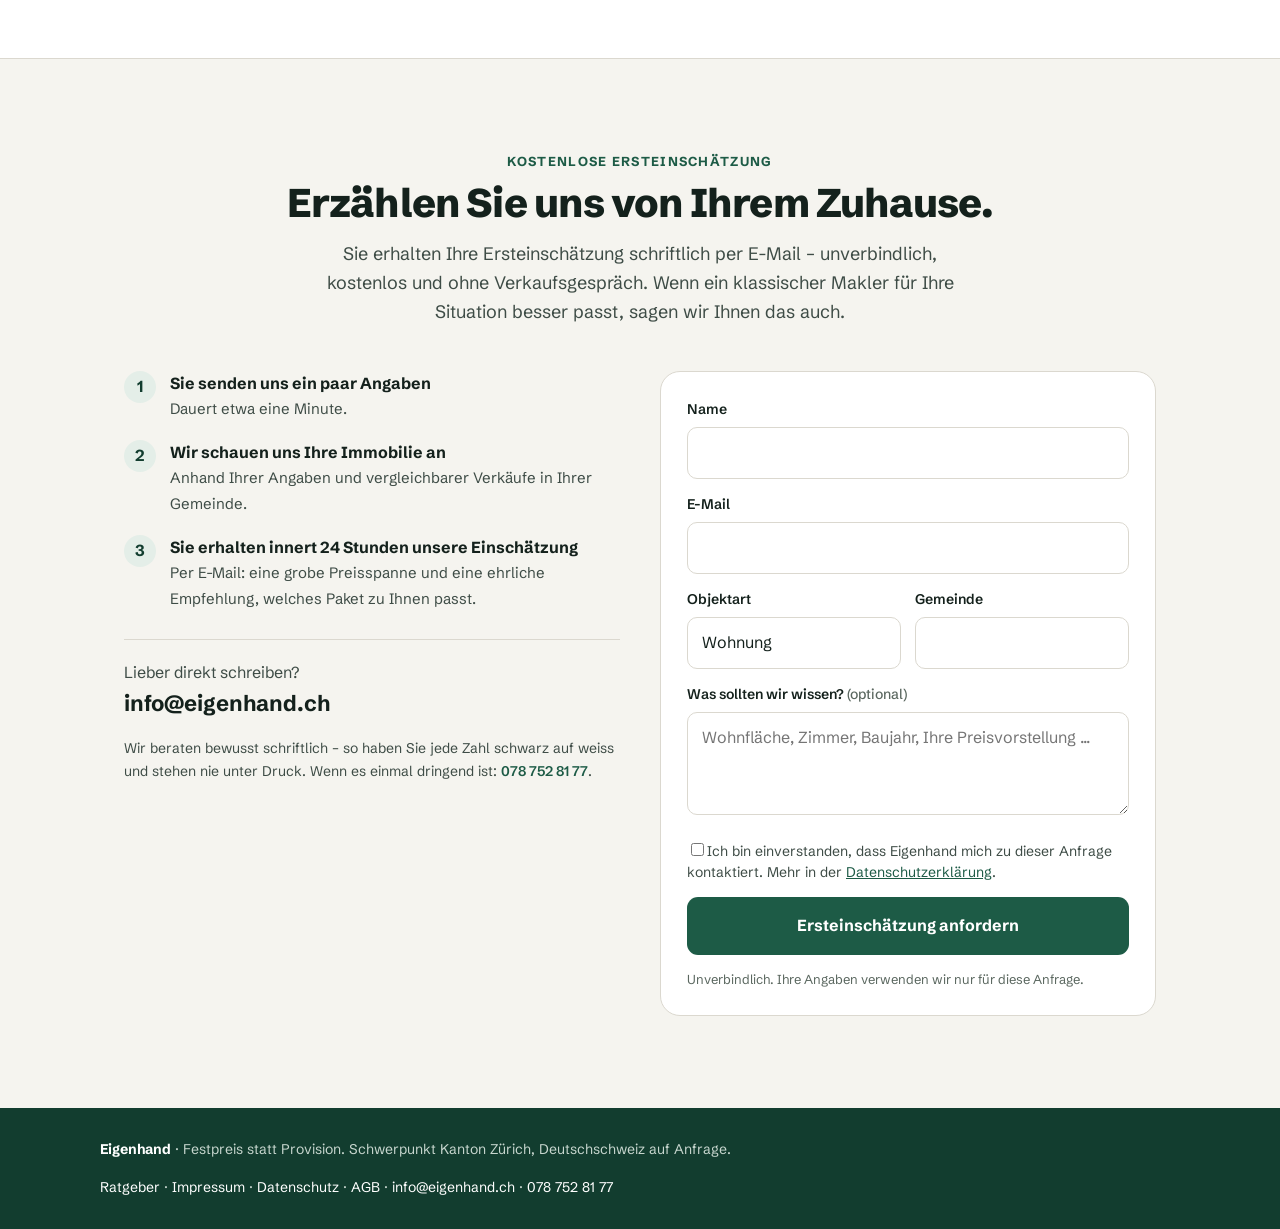
==== commit da968bfc: "Startseite: Erklärvideo «In 90 Sekunden erklärt» mit Video-Fenster und Untertiteln Co-Authored-By: C" ====
--- a/index.html
+++ b/index.html
@@ -47,6 +47,14 @@
 .btn.sec{background:#fff;color:var(--ink);border:1px solid var(--line);font-weight:600}
 .btn.sec:hover{border-color:var(--green)}
 .btn.mint{background:var(--mint);color:var(--green-d)}
+.vidbtn{display:inline-flex;align-items:center;gap:10px;margin-top:14px;background:none;border:0;padding:6px 2px;font:inherit;font-size:16px;font-weight:600;color:#fff;cursor:pointer;opacity:.95}
+.vidbtn:hover{opacity:1;text-decoration:underline;text-underline-offset:4px}
+.vidbtn .pl{display:inline-flex;align-items:center;justify-content:center;width:38px;height:38px;border-radius:50%;background:var(--mint);flex:none}
+.vidmodal{position:fixed;inset:0;z-index:1000;display:none;align-items:center;justify-content:center;background:rgba(10,24,19,.82);padding:20px}
+.vidmodal.open{display:flex}
+.vidmodal .box{position:relative;width:min(1100px,100%)}
+.vidmodal video{display:block;width:100%;aspect-ratio:16/9;background:#123D2F;border-radius:14px}
+.vidmodal .x{position:absolute;top:-46px;right:0;background:none;border:0;color:#fff;font-size:30px;line-height:1;cursor:pointer;padding:6px 10px}
 .btn.mint:hover{background:#b6ead3}
 .btn.block{display:block;width:100%}
 .btn:focus-visible,.navtoggle:focus-visible,a:focus-visible,summary:focus-visible{outline:3px solid var(--mint);outline-offset:2px}
@@ -460,6 +468,7 @@
         <button type="button" class="btn" onclick="openBooking('erst')">Kostenlose Ersteinschätzung</button>
         <a href="#rechner" class="btn sec">Meine Ersparnis berechnen</a>
       </div>
+      <button type="button" class="vidbtn" onclick="openVideo()" aria-haspopup="dialog"><span class="pl"><svg width="16" height="16" viewBox="0 0 16 16" aria-hidden="true"><path d="M5 3.2v9.6L12.6 8z" fill="#123D2F"/></svg></span>In 90 Sekunden erklärt</button>
       <div class="ticks">
         <span><svg width="18" height="18" viewBox="0 0 20 20" fill="none" stroke="#9FE0C3" stroke-width="2.4" stroke-linecap="round" stroke-linejoin="round" aria-hidden="true"><path d="m4 10 4 4 8-8"/></svg>Keine Provision</span>
         <span><svg width="18" height="18" viewBox="0 0 20 20" fill="none" stroke="#9FE0C3" stroke-width="2.4" stroke-linecap="round" stroke-linejoin="round" aria-hidden="true"><path d="m4 10 4 4 8-8"/></svg>Portalkosten inklusive</span>
@@ -1407,5 +1416,19 @@
   });
 })();
 </script>
+<div class="vidmodal" id="vidModal" role="dialog" aria-modal="true" aria-label="Eigenhand in 90 Sekunden erklärt" onclick="if(event.target===this)closeVideo()">
+  <div class="box">
+    <button type="button" class="x" onclick="closeVideo()" aria-label="Video schliessen">&times;</button>
+    <video id="vidEl" controls playsinline preload="none" poster="img/video-poster.jpg">
+      <source src="video/eigenhand-erklaert.mp4" type="video/mp4">
+      <track kind="captions" src="video/eigenhand-erklaert.vtt" srclang="de" label="Deutsch">
+    </video>
+  </div>
+</div>
+<script>
+function openVideo(){var m=document.getElementById('vidModal'),v=document.getElementById('vidEl');m.classList.add('open');document.body.style.overflow='hidden';try{var p=v.play();if(p&&p.catch)p.catch(function(){});}catch(e){}}
+function closeVideo(){var m=document.getElementById('vidModal'),v=document.getElementById('vidEl');v.pause();m.classList.remove('open');document.body.style.overflow='';}
+document.addEventListener('keydown',function(e){if(e.key==='Escape'&&document.getElementById('vidModal').classList.contains('open'))closeVideo();});
+</script>
 </body>
 </html>
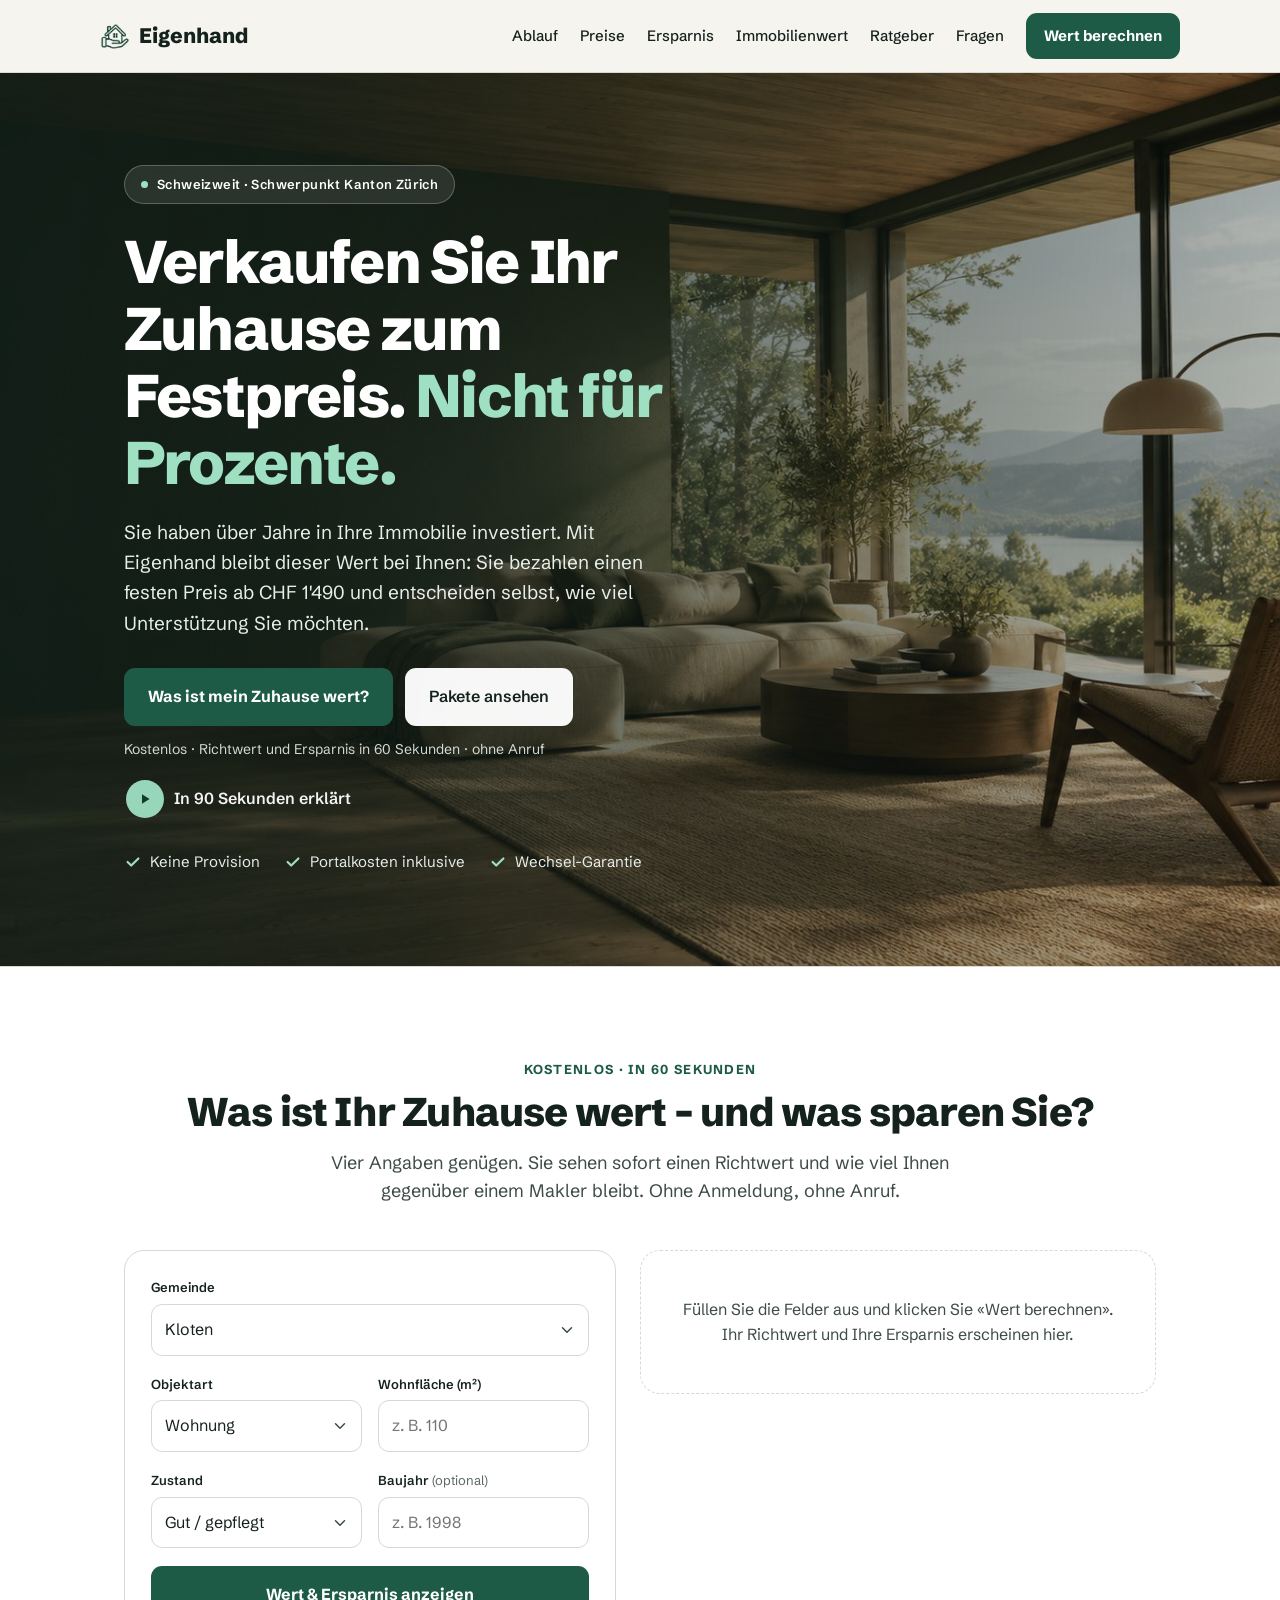
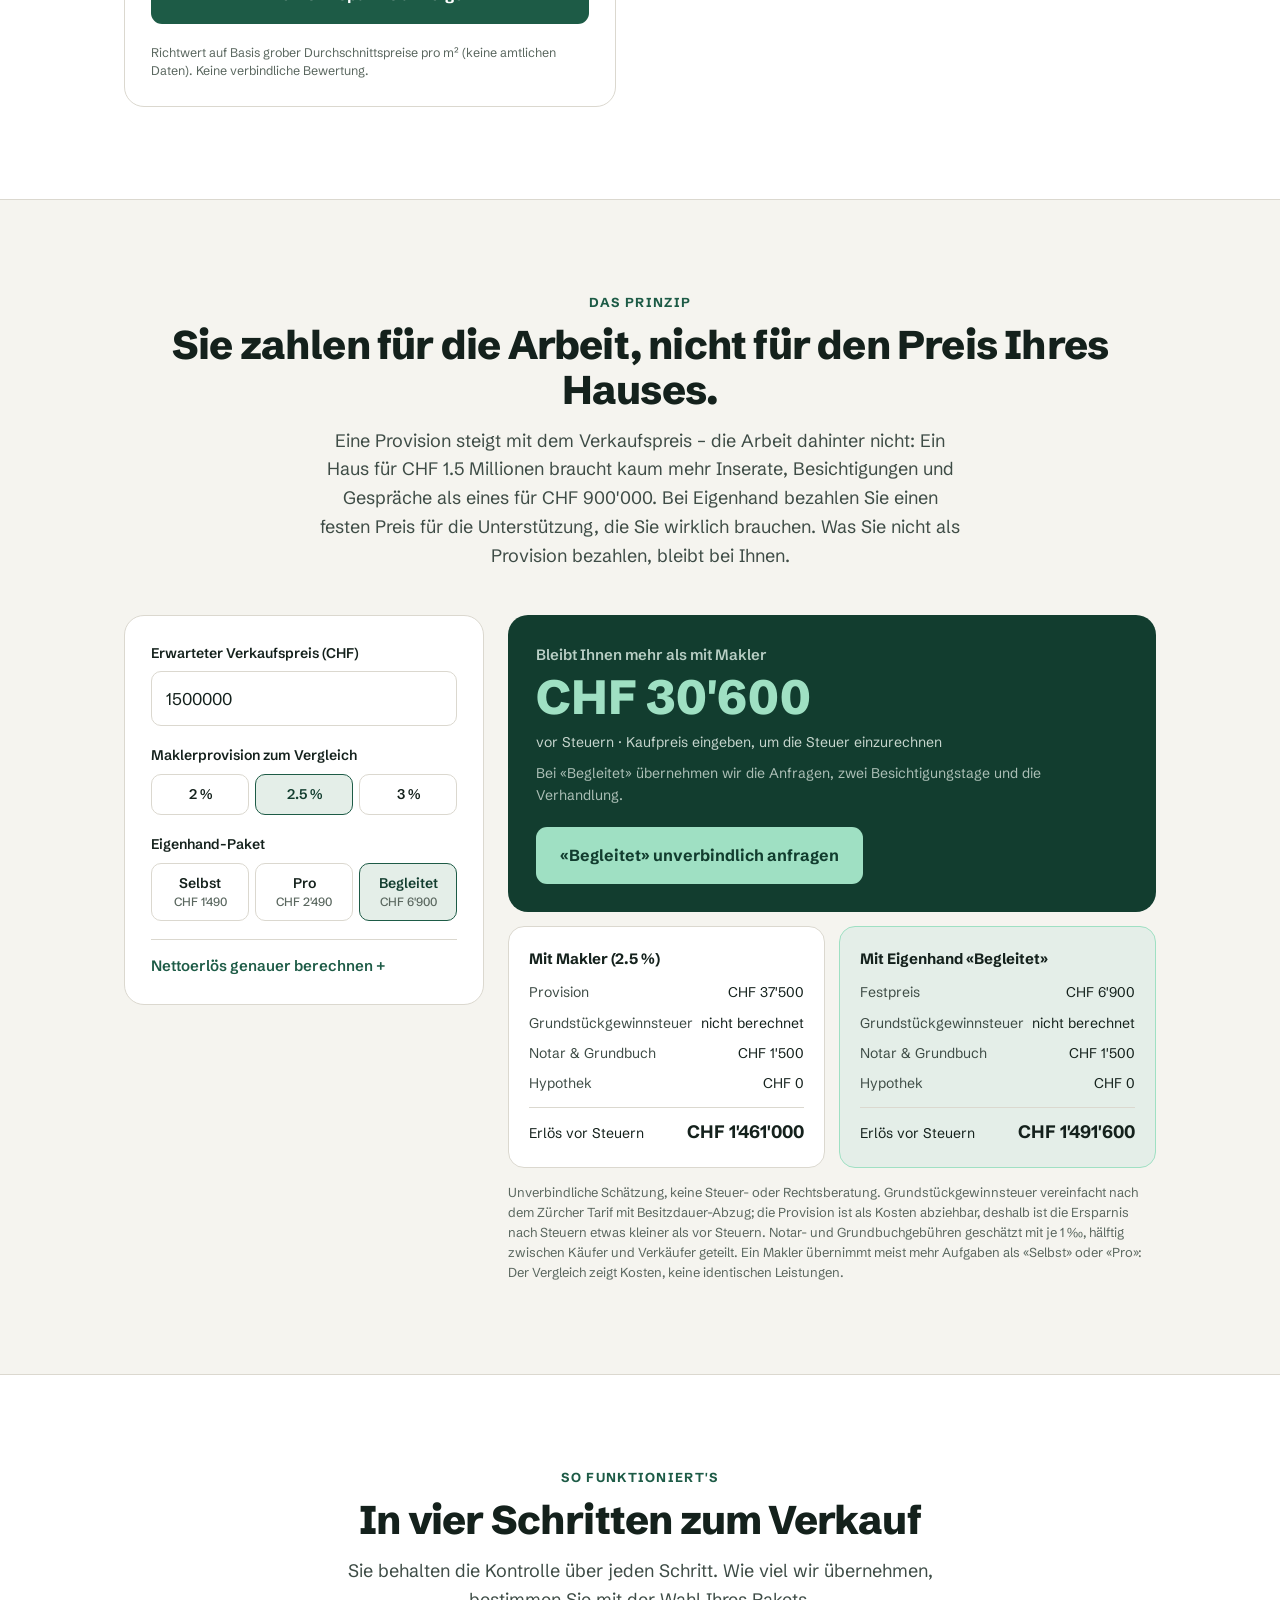
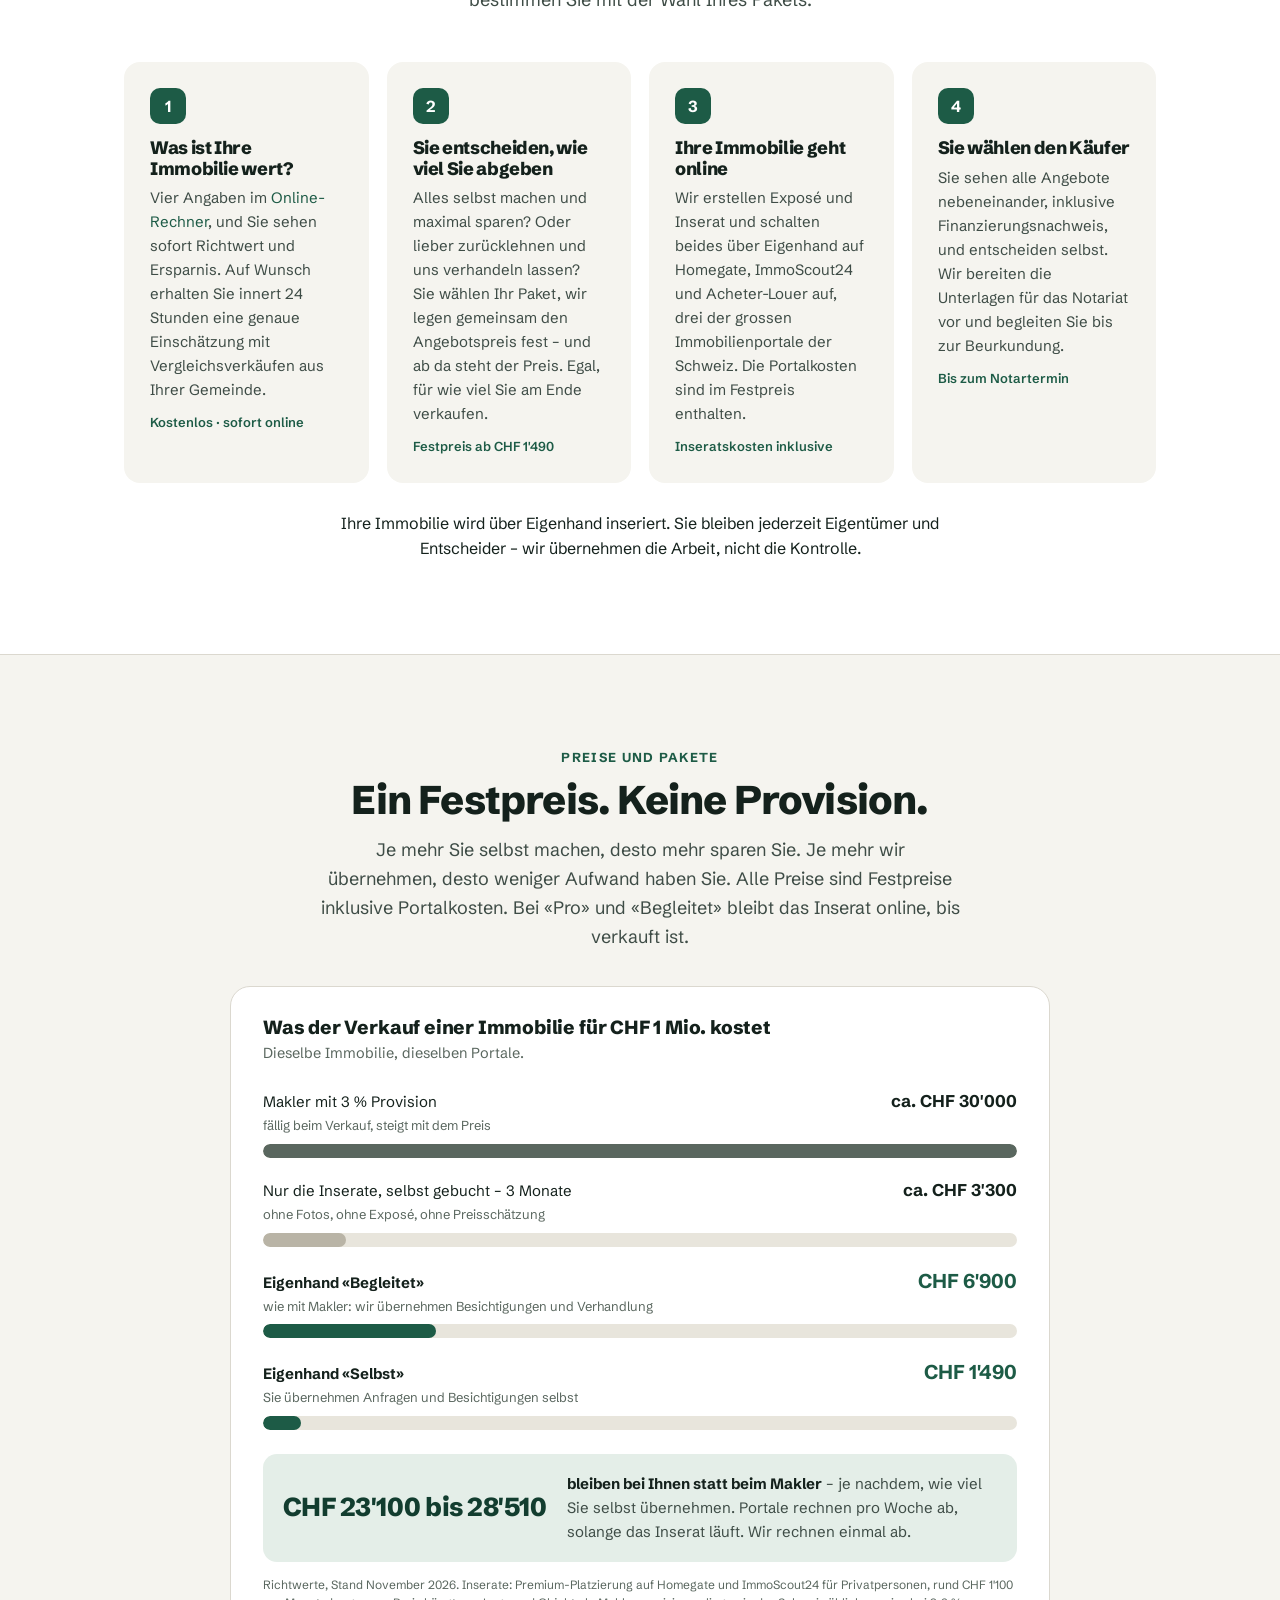
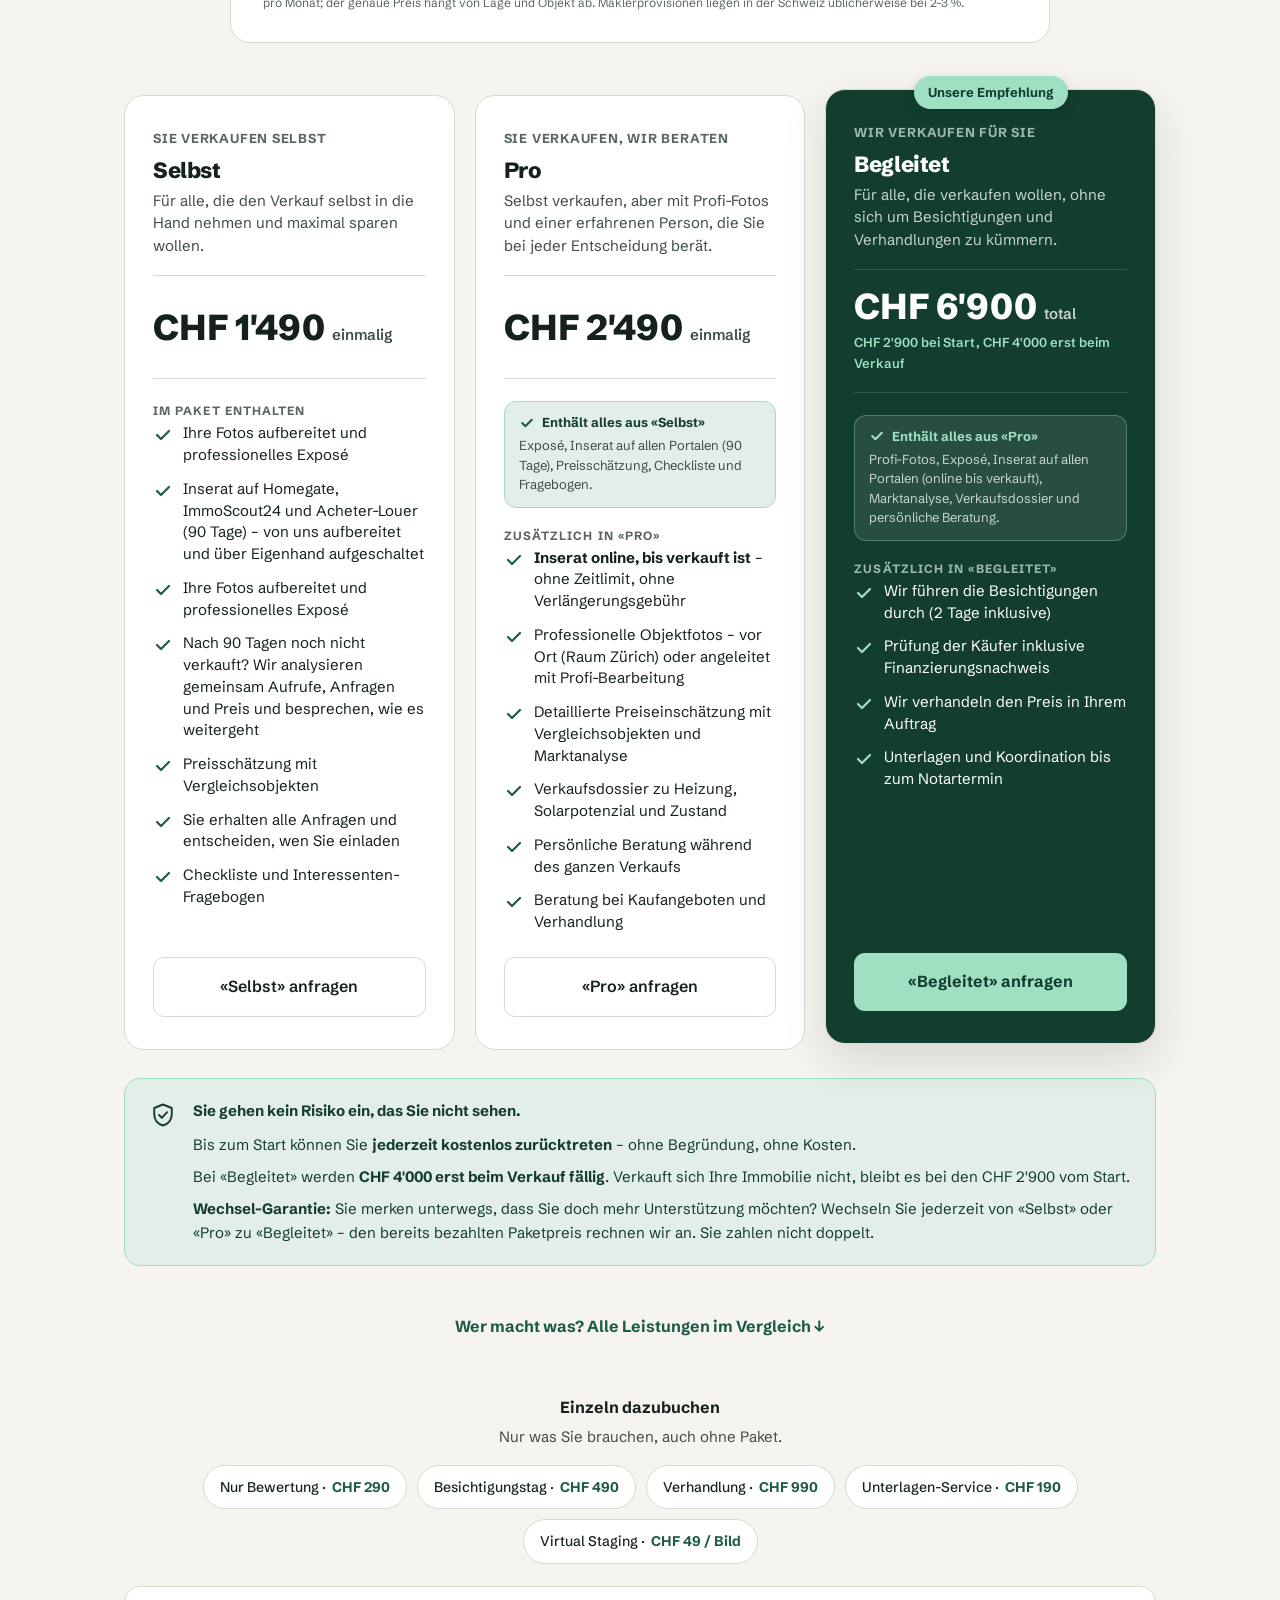
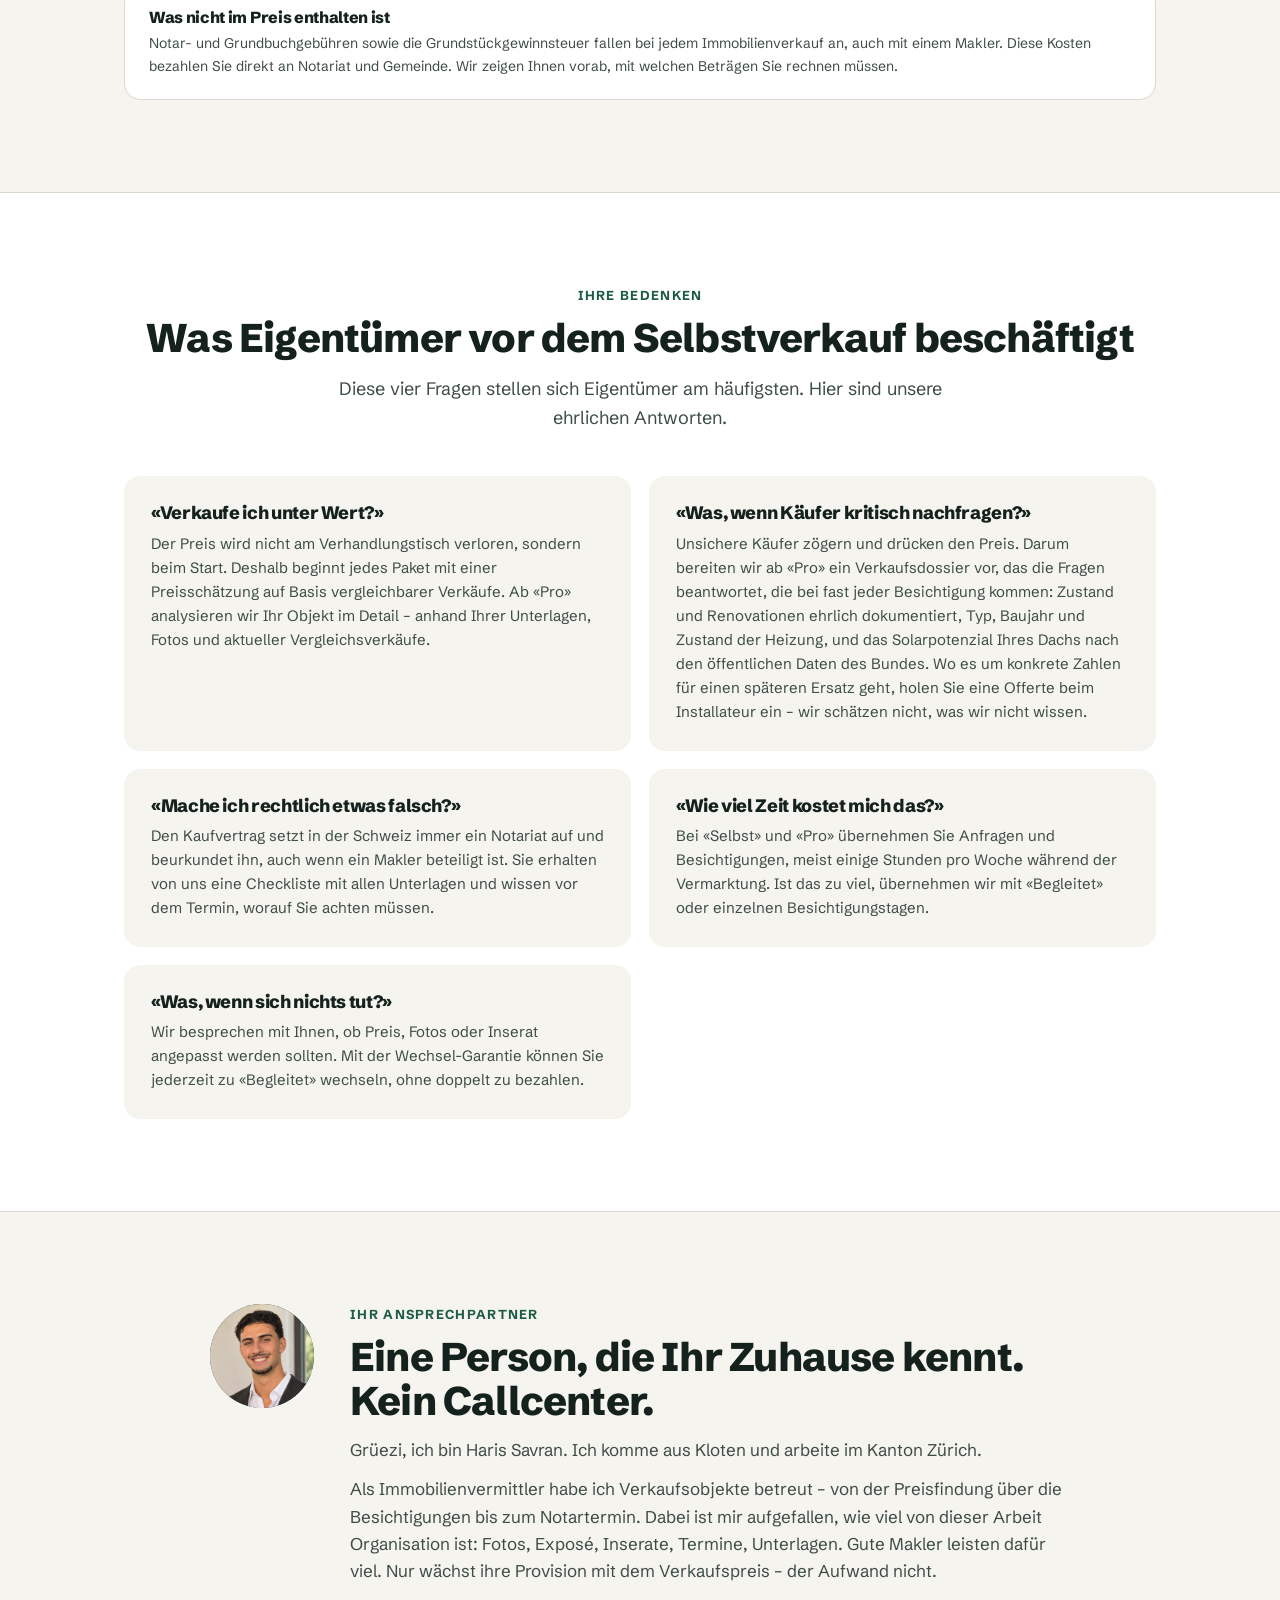
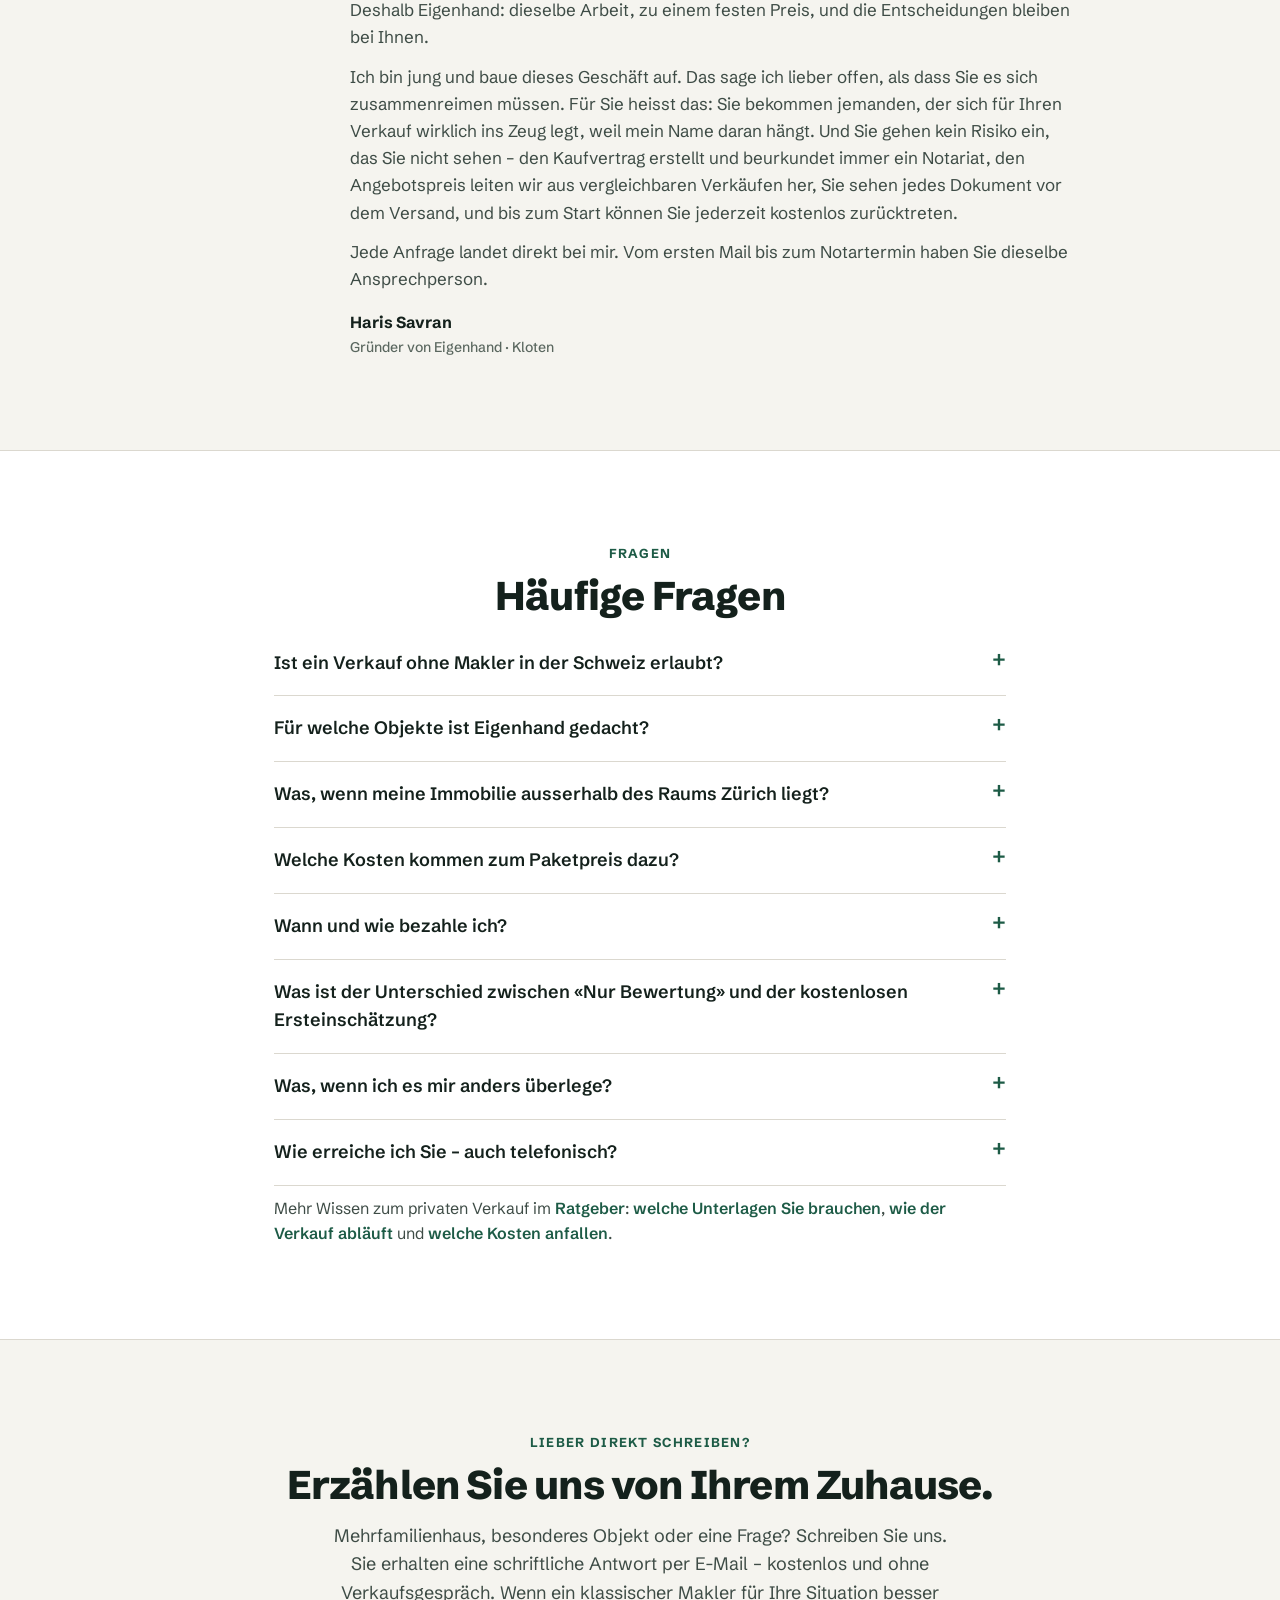
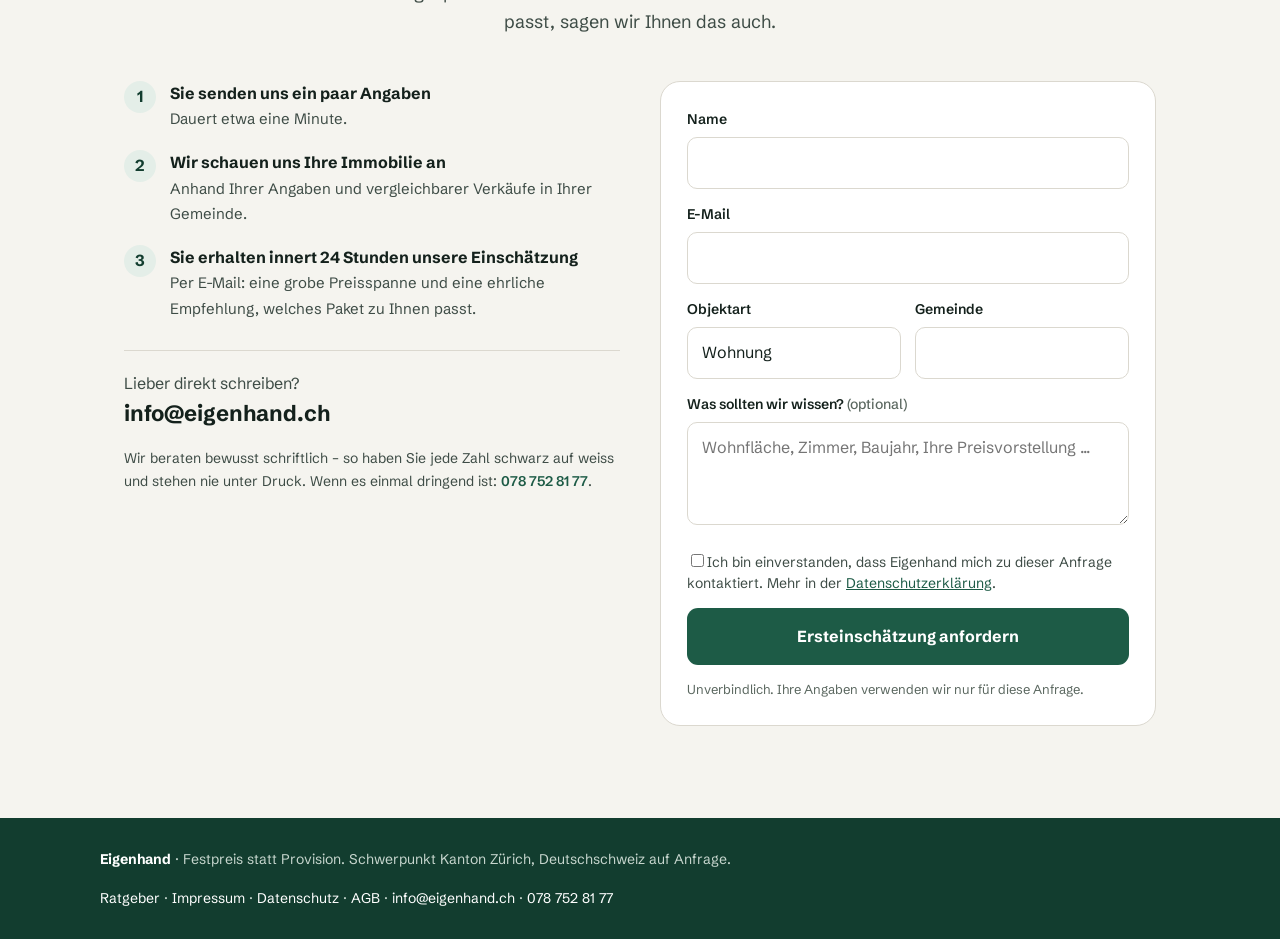
==== commit e68b4615: "Einfacherer Lead-Trichter und schnellerer Ablauf nach neuem Lead Website: - Ein Hauptweg: Hero und N" ====
--- a/index.html
+++ b/index.html
@@ -7,7 +7,7 @@
 <meta http-equiv="Pragma" content="no-cache">
 <meta http-equiv="Expires" content="0">
 <title>Immobilie ohne Makler verkaufen – Kanton Zürich | Eigenhand</title>
-<meta name="description" content="Statt 20'000–30'000 Franken Provision: Wohnung oder Haus zum Festpreis ab CHF 1'490 verkaufen. Kanton Zürich. Kostenlose Ersteinschätzung in 24 Stunden.">
+<meta name="description" content="Statt 20'000–30'000 Franken Provision: Wohnung oder Haus zum Festpreis ab CHF 1'490 verkaufen. Kanton Zürich. Wert und Ersparnis kostenlos in 60 Sekunden berechnen.">
 <link rel="canonical" href="https://eigenhand.ch/">
 <meta property="og:type" content="website">
 <meta property="og:url" content="https://eigenhand.ch/">
@@ -82,6 +82,7 @@
 .hero p.sub{font-size:19px;color:#E7EEEA;max-width:540px;margin-top:20px}
 .hero .cta{display:flex;gap:12px;flex-wrap:wrap;margin-top:30px}
 .hero .btn.sec{background:rgba(255,255,255,.96);color:var(--ink);border:0}
+.hero .herohint{font-size:14px;color:#E7EEEA;margin-top:12px;opacity:.9}
 .ticks{display:flex;gap:10px 24px;flex-wrap:wrap;font-size:15px;color:#E7EEEA;margin-top:26px}
 .ticks span{display:flex;align-items:center;gap:8px}
 .excard{background:#fff;color:var(--ink);border-radius:20px;padding:28px;box-shadow:0 24px 60px rgba(0,0,0,.28)}
@@ -432,6 +433,21 @@
 .bw-success{background:var(--mint-bg);border:1px solid var(--mint);border-radius:16px;padding:18px;margin-top:16px;color:var(--green-d);line-height:1.5;text-align:left}
 .bw-success b{display:block;font-size:16px;margin-bottom:4px}
 .bw-cta{display:grid;gap:10px;margin-top:14px}
+.bw-save .bw-row{display:flex;justify-content:space-between;align-items:baseline;gap:12px;padding:7px 0;border-bottom:1px solid rgba(29,91,70,.15);text-align:left}
+.bw-save .bw-row small{display:block;font-size:12.5px;color:var(--muted);font-weight:400}
+.bw-save .bw-row b{white-space:nowrap}
+.bw-save .bw-row.tot{border-bottom:0;padding-top:10px;font-size:17px}
+.bw-save .bw-row.tot b{font-size:22px;color:var(--green-d)}
+.bw-small{font-size:13px;margin:6px 0 0;color:var(--muted);text-align:left}
+.bw-get{list-style:none;margin:0;padding:0;display:grid;gap:5px;font-size:14.5px;color:var(--muted)}
+.bw-get li{padding-left:22px;position:relative}
+.bw-get li::before{content:"✓";position:absolute;left:2px;color:var(--green);font-weight:800}
+.bw-lab{display:block;font-size:14px;font-weight:600;color:var(--ink);margin-bottom:7px}
+.bw-chips{display:flex;flex-wrap:wrap;gap:8px}
+.bw-chips button{font:inherit;font-size:14px;padding:8px 13px;border:1px solid var(--line);border-radius:999px;background:#fff;color:var(--ink);cursor:pointer}
+.bw-chips button[aria-pressed="true"]{background:var(--green);border-color:var(--green);color:#fff}
+.faqmore{margin-top:22px;font-size:15px;color:var(--muted)}
+.faqmore a{color:var(--green);font-weight:600}
 </style>
 </head>
 <body>
@@ -452,7 +468,7 @@
       <a href="#bewertung">Immobilienwert</a>
       <a href="ratgeber.html">Ratgeber</a>
       <a href="#faq">Fragen</a>
-      <button type="button" class="btn" onclick="openBooking('erst')">Kostenlose Ersteinschätzung</button>
+      <a href="#bewertung" class="btn">Wert berechnen</a>
     </nav>
   </div>
 </header>
@@ -465,9 +481,10 @@
       <h1>Verkaufen Sie Ihr Zuhause zum Festpreis. <span class="soft">Nicht für Prozente.</span></h1>
       <p class="sub">Sie haben über Jahre in Ihre Immobilie investiert. Mit Eigenhand bleibt dieser Wert bei Ihnen: Sie bezahlen einen festen Preis ab CHF 1'490 und entscheiden selbst, wie viel Unterstützung Sie möchten.</p>
       <div class="cta">
-        <button type="button" class="btn" onclick="openBooking('erst')">Kostenlose Ersteinschätzung</button>
-        <a href="#rechner" class="btn sec">Meine Ersparnis berechnen</a>
-      </div>
+        <a href="#bewertung" class="btn">Was ist mein Zuhause wert?</a>
+        <a href="#preise" class="btn sec">Pakete ansehen</a>
+      </div>
+      <p class="herohint">Kostenlos · Richtwert und Ersparnis in 60 Sekunden · ohne Anruf</p>
       <button type="button" class="vidbtn" onclick="openVideo()" aria-haspopup="dialog"><span class="pl"><svg width="16" height="16" viewBox="0 0 16 16" aria-hidden="true"><path d="M5 3.2v9.6L12.6 8z" fill="#123D2F"/></svg></span>In 90 Sekunden erklärt</button>
       <div class="ticks">
         <span><svg width="18" height="18" viewBox="0 0 20 20" fill="none" stroke="#9FE0C3" stroke-width="2.4" stroke-linecap="round" stroke-linejoin="round" aria-hidden="true"><path d="m4 10 4 4 8-8"/></svg>Keine Provision</span>
@@ -478,6 +495,32 @@
     <!-- Rechenbeispiel aus dem Hero entfernt, damit das Hintergrundbild (Sofa/Aussicht) frei sichtbar ist. Dieselbe Rechnung steht direkt unten im Abschnitt "Das Prinzip". -->
   </div>
 </div>
+
+<section class="band" id="bewertung">
+  <div class="wrap center">
+    <div class="eyebrow">Kostenlos · in 60 Sekunden</div>
+    <h2 class="h2">Was ist Ihr Zuhause wert – und was sparen Sie?</h2>
+    <p class="lead">Vier Angaben genügen. Sie sehen sofort einen Richtwert und wie viel Ihnen gegenüber einem Makler bleibt. Ohne Anmeldung, ohne Anruf.</p>
+    <div class="calc">
+      <div class="in">
+        <div><label for="bw_gem">Gemeinde</label><select id="bw_gem"></select></div>
+        <div class="bw-two">
+          <div><label for="bw_art">Objektart</label><select id="bw_art"><option value="w">Wohnung</option><option value="h">Haus</option></select></div>
+          <div><label for="bw_fl">Wohnfläche (m²)</label><input id="bw_fl" type="number" inputmode="numeric" placeholder="z. B. 110"></div>
+        </div>
+        <div class="bw-two">
+          <div><label for="bw_zu">Zustand</label><select id="bw_zu"><option value="1.08">Neuwertig / renoviert</option><option value="1" selected>Gut / gepflegt</option><option value="0.92">Mittel</option><option value="0.82">Renovationsbedürftig</option></select></div>
+          <div><label for="bw_bj">Baujahr <span class="bw-opt">(optional)</span></label><input id="bw_bj" type="number" inputmode="numeric" placeholder="z. B. 1998"></div>
+        </div>
+        <button type="button" class="btn block" id="bw_calc">Wert &amp; Ersparnis anzeigen</button>
+        <p class="bw-hint">Richtwert auf Basis grober Durchschnittspreise pro m² (keine amtlichen Daten). Keine verbindliche Bewertung.</p>
+      </div>
+      <div class="out">
+        <div id="bw_result"><div class="bw-empty">Füllen Sie die Felder aus und klicken Sie «Wert berechnen».<br>Ihr Richtwert und Ihre Ersparnis erscheinen hier.</div></div>
+      </div>
+    </div>
+  </div>
+</section>
 
 <section id="rechner">
   <div class="wrap center">
@@ -518,7 +561,7 @@
           <div class="v" id="o_save">CHF 0</div>
           <div class="s" id="o_saveNote">vor Steuern</div>
           <div class="s" id="o_selfNote" style="margin-top:8px;opacity:.85"></div>
-          <button type="button" class="btn mint" id="calcCta" onclick="openBooking(window.__calcPack||'begleitet')">Kostenlose Ersteinschätzung</button>
+          <button type="button" class="btn mint" id="calcCta" onclick="openBooking(window.__calcPack||'begleitet')">«Begleitet» unverbindlich anfragen</button>
         </div>
         <div class="cmp">
           <div class="outcard">
@@ -551,7 +594,7 @@
     <h2 class="h2">In vier Schritten zum Verkauf</h2>
     <p class="lead">Sie behalten die Kontrolle über jeden Schritt. Wie viel wir übernehmen, bestimmen Sie mit der Wahl Ihres Pakets.</p>
     <div class="steps">
-      <div class="step"><div class="no">1</div><h3>Was ist Ihre Immobilie wert?</h3><p>Sie schicken uns ein paar Angaben – mehr nicht. Sie erhalten eine ehrliche Einschätzung mit Vergleichsobjekten aus Ihrer Gemeinde und eine klare Antwort darauf, was Sie gegenüber einem Makler sparen.</p><div class="meta">Kostenlos · Antwort innert 24 Stunden</div></div>
+      <div class="step"><div class="no">1</div><h3>Was ist Ihre Immobilie wert?</h3><p>Vier Angaben im <a href="#bewertung">Online-Rechner</a>, und Sie sehen sofort Richtwert und Ersparnis. Auf Wunsch erhalten Sie innert 24 Stunden eine genaue Einschätzung mit Vergleichsverkäufen aus Ihrer Gemeinde.</p><div class="meta">Kostenlos · sofort online</div></div>
       <div class="step"><div class="no">2</div><h3>Sie entscheiden, wie viel Sie abgeben</h3><p>Alles selbst machen und maximal sparen? Oder lieber zurücklehnen und uns verhandeln lassen? Sie wählen Ihr Paket, wir legen gemeinsam den Angebotspreis fest – und ab da steht der Preis. Egal, für wie viel Sie am Ende verkaufen.</p><div class="meta">Festpreis ab CHF 1'490</div></div>
       <div class="step"><div class="no">3</div><h3>Ihre Immobilie geht online</h3><p>Wir erstellen Exposé und Inserat und schalten beides über Eigenhand auf Homegate, ImmoScout24 und Acheter-Louer auf, drei der grossen Immobilienportale der Schweiz. Die Portalkosten sind im Festpreis enthalten.</p><div class="meta">Inseratskosten inklusive</div></div>
       <div class="step"><div class="no">4</div><h3>Sie wählen den Käufer</h3><p>Sie sehen alle Angebote nebeneinander, inklusive Finanzierungsnachweis, und entscheiden selbst. Wir bereiten die Unterlagen für das Notariat vor und begleiten Sie bis zur Beurkundung.</p><div class="meta">Bis zum Notartermin</div></div>
@@ -567,7 +610,7 @@
     <p class="lead">Je mehr Sie selbst machen, desto mehr sparen Sie. Je mehr wir übernehmen, desto weniger Aufwand haben Sie. Alle Preise sind Festpreise inklusive Portalkosten. Bei «Pro» und «Begleitet» bleibt das Inserat online, bis verkauft ist.</p>
     <div class="anchor">
       <h3>Was der Verkauf einer Immobilie für CHF 1 Mio. kostet</h3>
-      <p class="asub">Drei Wege, dieselbe Immobilie, dieselben Portale.</p>
+      <p class="asub">Dieselbe Immobilie, dieselben Portale.</p>
       <div class="cb">
         <div class="top"><span>Makler mit 3 % Provision<small>fällig beim Verkauf, steigt mit dem Preis</small></span><b>ca. CHF 30'000</b></div>
         <div class="track"><div class="fill" style="width:100%"></div></div>
@@ -577,12 +620,16 @@
         <div class="track"><div class="fill mid" style="width:11%"></div></div>
       </div>
       <div class="cb us">
-        <div class="top"><span><strong>Eigenhand «Selbst»</strong><small>Inserate, Exposé und Preisschätzung inklusive</small></span><b>CHF 1'490</b></div>
+        <div class="top"><span><strong>Eigenhand «Begleitet»</strong><small>wie mit Makler: wir übernehmen Besichtigungen und Verhandlung</small></span><b>CHF 6'900</b></div>
+        <div class="track"><div class="fill" style="width:23%"></div></div>
+      </div>
+      <div class="cb us">
+        <div class="top"><span><strong>Eigenhand «Selbst»</strong><small>Sie übernehmen Anfragen und Besichtigungen selbst</small></span><b>CHF 1'490</b></div>
         <div class="track"><div class="fill" style="width:5%"></div></div>
       </div>
       <div class="keep">
-        <div class="big">bis CHF 28'510</div>
-        <p><strong>bleiben bei Ihnen statt beim Makler.</strong> Portale rechnen pro Woche ab, solange das Inserat läuft. Wir rechnen einmal ab.</p>
+        <div class="big">CHF 23'100 bis 28'510</div>
+        <p><strong>bleiben bei Ihnen statt beim Makler</strong> – je nachdem, wie viel Sie selbst übernehmen. Portale rechnen pro Woche ab, solange das Inserat läuft. Wir rechnen einmal ab.</p>
       </div>
       <p class="fine">Richtwerte, Stand November 2026. Inserate: Premium-Platzierung auf Homegate und ImmoScout24 für Privatpersonen, rund CHF 1'100 pro Monat; der genaue Preis hängt von Lage und Objekt ab. Maklerprovisionen liegen in der Schweiz üblicherweise bei 2–3 %.</p>
     </div>
@@ -664,13 +711,6 @@
       </div>
     </div>
 
-    <div class="pricemail">
-      <div>
-        <strong>Lieber in Ruhe vergleichen?</strong>
-        <p>Wir senden Ihnen die komplette Festpreis-Übersicht per E-Mail – ohne Konto, ohne Formular und ohne dass Sie jemand anruft.</p>
-      </div>
-      <a class="btn sec" href="mailto:info@eigenhand.ch?subject=Festpreis-%C3%9Cbersicht%20bitte%20zusenden&amp;body=Guten%20Tag%0A%0Abitte%20senden%20Sie%20mir%20die%20Festpreis-%C3%9Cbersicht%20von%20Eigenhand%20zu.%0A%0AFreundliche%20Gr%C3%BCsse%0A">Übersicht per E-Mail</a>
-    </div>
 
     <details class="compare">
       <summary>Wer macht was? Alle Leistungen im Vergleich</summary>
@@ -747,39 +787,7 @@
   </div>
 </section>
 
-<section class="band" id="bewertung">
-  <div class="wrap center">
-    <div class="eyebrow">Kostenlose Sofort-Einschätzung</div>
-    <h2 class="h2">Was ist Ihre Immobilie wert?</h2>
-    <p class="lead">In 60 Sekunden einen Richtwert erhalten – kostenlos und unverbindlich. Für die genaue Einschätzung und Ihr Festpreis-Angebot melden wir uns per E-Mail.</p>
-    <div class="calc">
-      <div class="in">
-        <div><label for="bw_gem">Gemeinde</label><select id="bw_gem"></select></div>
-        <div class="bw-two">
-          <div><label for="bw_art">Objektart</label><select id="bw_art"><option value="w">Wohnung</option><option value="h">Haus</option></select></div>
-          <div><label for="bw_fl">Wohnfläche (m²)</label><input id="bw_fl" type="number" inputmode="numeric" placeholder="z. B. 110"></div>
-        </div>
-        <div class="bw-two">
-          <div><label for="bw_zu">Zustand</label><select id="bw_zu"><option value="1.08">Neuwertig / renoviert</option><option value="1" selected>Gut / gepflegt</option><option value="0.92">Mittel</option><option value="0.82">Renovationsbedürftig</option></select></div>
-          <div><label for="bw_bj">Baujahr <span class="bw-opt">(optional)</span></label><input id="bw_bj" type="number" inputmode="numeric" placeholder="z. B. 1998"></div>
-        </div>
-        <button type="button" class="btn block" id="bw_calc">Wert berechnen</button>
-        <p class="bw-hint">Richtwert auf Basis grober Durchschnittspreise pro m² (keine amtlichen Daten). Keine verbindliche Bewertung.</p>
-      </div>
-      <div class="out">
-        <div id="bw_result"><div class="bw-empty">Füllen Sie die Felder aus und klicken Sie «Wert berechnen».<br>Ihr Richtwert und Ihre Ersparnis erscheinen hier.</div></div>
-      </div>
-    </div>
-  </div>
-</section>
-
-<section id="ratgeber">
-  <div class="wrap center">
-    <div class="eyebrow">Ratgeber</div>
-    <h2 class="h2">Gut vorbereitet verkaufen</h2>
-    <p class="lead">Kostenloses Wissen zum privaten Immobilienverkauf in der Schweiz: <a href="ratgeber.html#unterlagen">welche Unterlagen Sie brauchen</a>, <a href="ratgeber.html#ablauf">wie der Verkauf abläuft</a> und <a href="ratgeber.html#kosten">welche Kosten anfallen</a>.</p>
-  </div>
-</section>
+
 
 <section class="band" id="faq">
   <div class="wrap faq">
@@ -789,15 +797,16 @@
     <details><summary>Was, wenn meine Immobilie ausserhalb des Raums Zürich liegt?</summary><p>Im Grossraum Zürich erstellen wir die Fotos vor Ort. Liegt Ihr Objekt weiter weg, läuft es angeleitet: Sie erhalten von uns eine einfache Foto-Anleitung (welche Räume, welcher Winkel, welche Tageszeit) und fotografieren selbst mit dem Handy. Wir machen daraus mit professioneller Bearbeitung hochwertige Inseratsbilder. Auf Wunsch möblieren wir leere oder vollgestellte Räume zusätzlich digital (Virtual Staging). So bekommen Sie überall ein professionelles Inserat, ohne dass jemand anreisen muss.</p></details>
     <details><summary>Welche Kosten kommen zum Paketpreis dazu?</summary><p>Im Paketumfang keine, die Portalkosten sind enthalten – bei «Pro» und «Begleitet» ohne Zeitlimit, bei «Selbst» für 90 Tage. Ist nach 90 Tagen noch nicht verkauft, analysieren wir gemeinsam Aufrufe, Anfragen und Preis und besprechen, wie es weitergeht. Optional und nur auf Ihren Wunsch kommen Einzelleistungen dazu, zum Beispiel zusätzliche Besichtigungstage (CHF 490). Unabhängig von uns fallen bei jedem Verkauf Notar- und Grundbuchgebühren sowie die Grundstückgewinnsteuer an.</p></details>
     <details><summary>Wann und wie bezahle ich?</summary><p>«Selbst» und «Pro» bezahlen Sie bei Start. Bei «Begleitet» bezahlen Sie CHF 2'900 bei Start und CHF 4'000 erst, wenn der Kaufvertrag beurkundet ist. Es gibt kein Abo und keine Provision.</p></details>
-    <details><summary>Was ist der Unterschied zwischen «Nur Bewertung» und der kostenlosen Ersteinschätzung?</summary><p>Die Ersteinschätzung ist kostenlos: Sie erhalten per E-Mail eine grobe Preisspanne und eine ehrliche Empfehlung, welches Paket zu Ihnen passt. «Nur Bewertung» für CHF 290 ist eine ausführliche schriftliche Preiseinschätzung mit Vergleichsobjekten. Buchen Sie danach ein Paket, rechnen wir die CHF 290 an.</p></details>
+    <details><summary>Was ist der Unterschied zwischen «Nur Bewertung» und der kostenlosen Ersteinschätzung?</summary><p>Die Ersteinschätzung ist kostenlos: Nach dem <a href="#bewertung">Online-Rechner</a> erhalten Sie per E-Mail eine Preisspanne mit Vergleichsverkäufen und eine ehrliche Empfehlung, welches Paket zu Ihnen passt. «Nur Bewertung» für CHF 290 ist eine ausführliche schriftliche Preiseinschätzung mit Vergleichsobjekten. Buchen Sie danach ein Paket, rechnen wir die CHF 290 an.</p></details>
     <details><summary>Was, wenn ich es mir anders überlege?</summary><p>Die Anfrage selbst ist immer unverbindlich – erst wenn Sie sich für ein Paket entscheiden, kommt ein schriftlicher Auftrag zustande. Und auch danach gilt: <strong>Solange wir noch nicht gestartet haben, können Sie jederzeit kostenlos zurücktreten.</strong> Bereits bezahlte Beträge erhalten Sie vollständig zurück – ohne Frist und ohne Begründung.</p><p>Der Startschuss liegt bei Ihnen: Wir beginnen erst, wenn Sie uns die Inserate ausdrücklich freigeben. Ab diesem Moment laufen echte Kosten bei den Portalen auf, die uns niemand zurückerstattet. Treten Sie danach zurück, bezahlen Sie deshalb die bereits erbrachten Leistungen und die effektiv angefallenen Portalkosten. Alles Weitere in Ziffer 8 unserer <a href="#agb">AGB</a>.</p></details>
     <details><summary>Wie erreiche ich Sie – auch telefonisch?</summary><p>Wir beraten bewusst schriftlich per E-Mail. Das hat einen Grund: Sie haben jede Einschätzung, jede Zahl und jede Zusage schwarz auf weiss, können alles in Ruhe nachlesen und mit jemandem besprechen – und stehen nie unter Druck in einem Verkaufsgespräch. Antworten erhalten Sie innert 24 Stunden (Montag bis Samstag). Wenn etwas dringend ist oder sich schriftlich schlecht klären lässt, erreichen Sie uns unter 078 752 81 77.</p></details>
+    <p class="faqmore">Mehr Wissen zum privaten Verkauf im <a href="ratgeber.html">Ratgeber</a>: <a href="ratgeber.html#unterlagen">welche Unterlagen Sie brauchen</a>, <a href="ratgeber.html#ablauf">wie der Verkauf abläuft</a> und <a href="ratgeber.html#kosten">welche Kosten anfallen</a>.</p>
   </div>
 </section>
 
 <section id="kontakt">
   <div class="wrap">
-    <div class="center"><div class="eyebrow">Kostenlose Ersteinschätzung</div><h2 class="h2">Erzählen Sie uns von Ihrem Zuhause.</h2><p class="lead">Sie erhalten Ihre Ersteinschätzung schriftlich per E-Mail – unverbindlich, kostenlos und ohne Verkaufsgespräch. Wenn ein klassischer Makler für Ihre Situation besser passt, sagen wir Ihnen das auch.</p></div>
+    <div class="center"><div class="eyebrow">Lieber direkt schreiben?</div><h2 class="h2">Erzählen Sie uns von Ihrem Zuhause.</h2><p class="lead">Mehrfamilienhaus, besonderes Objekt oder eine Frage? Schreiben Sie uns. Sie erhalten eine schriftliche Antwort per E-Mail – kostenlos und ohne Verkaufsgespräch. Wenn ein klassischer Makler für Ihre Situation besser passt, sagen wir Ihnen das auch.</p></div>
     <div class="contact">
       <div class="next">
         <div class="n"><div class="no">1</div><div><b>Sie senden uns ein paar Angaben</b><span>Dauert etwa eine Minute.</span></div></div>
@@ -1001,12 +1010,13 @@
   var name = (f.name||"").trim();
   var vorname = name ? name.split(" ")[0] : "";
   var hallo = vorname ? ("Guten Tag " + vorname) : "Guten Tag";
-  var paket = f.paket || f.buchungstyp || "";
-  var was;
-  if (paket === "selbst")          was = 'Ihre Anfrage zum Paket "Selbst" (CHF 1\'490)';
-  else if (paket === "pro")        was = 'Ihre Anfrage zum Paket "Pro" (CHF 2\'490)';
-  else if (paket === "begleitet")  was = 'Ihre Anfrage zum Paket "Begleitet" (CHF 6\'900)';
-  else                             was = "Ihre Anfrage für eine kostenlose Ersteinschätzung";
+  var paket = ((f.buchungstyp || "") + " " + (f.paket || "")).toLowerCase();
+  var was, istPaket = true;
+  if (paket.indexOf("begleitet") >= 0)    was = 'Ihre Anfrage zum Paket "Begleitet" (CHF 6\'900)';
+  else if (paket.indexOf("pro") >= 0 && paket.indexOf("paket") >= 0) was = 'Ihre Anfrage zum Paket "Pro" (CHF 2\'490)';
+  else if (paket.indexOf("selbst") >= 0)  was = 'Ihre Anfrage zum Paket "Selbst" (CHF 1\'490)';
+  else if (f.buchungstyp && !/ersteinsch|bewertung \(lead\)/i.test(f.buchungstyp) && f.paket !== "Online-Bewertung") was = 'Ihre Anfrage "' + f.buchungstyp + '"';
+  else { was = "Ihre Anfrage für eine kostenlose Ersteinschätzung"; istPaket = false; }
 
   var teile = [];
   if (f.objektart) teile.push(f.objektart);
@@ -1018,8 +1028,14 @@
   l.push("");
   l.push("vielen Dank. " + was + " ist bei uns eingegangen.");
   if (teile.length) { l.push(""); l.push("Ihre Angaben: " + teile.join(", ")); }
+  if (f.richtwert) {
+    l.push("");
+    l.push("Ihr Online-Richtwert: " + f.richtwert);
+    if (f.ersparnis) l.push("Mehr für Sie als mit Makler: " + f.ersparnis);
+  }
   l.push("");
-  l.push("Ich melde mich innert 24 Stunden persönlich bei Ihnen.");
+  l.push(istPaket ? "Ich melde mich innert 24 Stunden persönlich mit allen Details und dem Auftrag." : "Ich melde mich innert 24 Stunden persönlich mit der genauen Einschätzung.");
+  if (!istPaket) l.push("Wenn Sie mögen, antworten Sie direkt auf diese E-Mail mit Zimmerzahl, Baujahr, letzten Renovationen und 2-3 Fotos. Dann wird die Einschätzung genauer.");
   l.push("");
   l.push("Freundliche Grüsse");
   l.push("Haris Savran");
@@ -1128,6 +1144,7 @@
     };
     set("o_selfNote", selfNotes[packKey] || "");
     window.__calcPack = packKey;
+    set("calcCta", "«" + packName + "» unverbindlich anfragen");
   }
   function seg(id, cb){
     var wrap = document.getElementById(id);
@@ -1293,40 +1310,60 @@
       bemerkungen:"Online-Bewertung: "+bchf(lo)+" – "+bchf(hi)+" (Mittelwert "+bchf(mid)+"), Zustand-Faktor "+zu+", Baujahr "+(el("bw_bj").value||"–"),
       paket:"Online-Bewertung"
     }};
+    var gemTxt = (RATES[ri].g==="Andere Gemeinde im Kanton Zürich"||RATES[ri].g==="Ausserhalb Kanton Zürich") ? "Ihrer Gemeinde" : RATES[ri].g;
+    last.data.richtwert = bchf(lo)+" - "+bchf(hi);
+    last.data.ersparnis = bchf(saveB)+" bis "+bchf(save)+" (bei 2.5 % Provision, vor Steuern)";
     el("bw_result").innerHTML =
       '<div class="savebig"><div class="t">Geschätzter Marktwert</div>'+
         '<div class="v" style="font-size:26px">'+bchf(lo)+' – '+bchf(hi)+'</div>'+
-        '<div class="s">Richtwert · '+artTxt+', '+fl+' m² in '+((RATES[ri].g==="Andere Gemeinde im Kanton Zürich"||RATES[ri].g==="Ausserhalb Kanton Zürich")?"Ihrer Gemeinde":RATES[ri].g)+'</div>'+(el("bw_art").value==="h"?'<div class="s" style="margin-top:6px">Bei Häusern ist der Landwert nicht eingerechnet. Der Richtwert ist deshalb besonders grob.</div>':'')+'</div>'+
-      '<div class="bw-save"><b>Ihre Ersparnis gegenüber dem Makler:</b><br>'+
-        'Bei ca. '+bchf(mid)+' zahlen Sie beim Makler rund <b>'+bchf(prov)+' Provision</b> (2,5 %). '+
-        'Mit Eigenhand zahlen Sie einen Festpreis von CHF 1\'490 bis CHF 6\'900, je nachdem, wie viel Sie selbst übernehmen. Rechnerisch bleiben Ihnen so rund <b>'+bchf(saveB)+' bis '+bchf(save)+'</b> mehr (vor Steuern).</div>'+
-      '<div class="bw-lead">'+
-        '<div class="bw-leadhead">Genaue Einschätzung &amp; Festpreis-Angebot erhalten</div>'+
+        '<div class="s">Richtwert · '+artTxt+', '+fl+' m² in '+gemTxt+'</div>'+(el("bw_art").value==="h"?'<div class="s" style="margin-top:6px">Bei Häusern ist der Landwert nicht eingerechnet. Der Richtwert ist deshalb besonders grob.</div>':'')+'</div>'+
+      '<div class="bw-save">'+
+        '<div class="bw-row"><span>Makler, 2.5 % Provision</span><b>'+bchf(prov)+'</b></div>'+
+        '<div class="bw-row"><span>Eigenhand «Begleitet»<small>wir übernehmen Besichtigungen und Verhandlung</small></span><b>CHF 6\'900</b></div>'+
+        '<div class="bw-row tot"><span>Bleibt Ihnen mehr</span><b>'+bchf(saveB)+'</b></div>'+
+        '<p class="bw-small">Machen Sie mehr selbst («Selbst», CHF 1\'490), sind es bis '+bchf(save)+'. Vor Steuern.</p>'+
+      '</div>'+
+      '<div class="bw-lead" id="bw_lead">'+
+        '<div class="bw-leadhead">Genaue Einschätzung gratis per E-Mail</div>'+
+        '<ul class="bw-get"><li>Preisspanne mit Vergleichsverkäufen aus '+gemTxt+'</li><li>Ehrliche Paket-Empfehlung für Ihre Situation</li><li>Innert 24 Stunden, ohne Anruf</li></ul>'+
         '<div class="bw-two"><div><label for="bw_name">Name</label><input id="bw_name" autocomplete="name"></div>'+
           '<div><label for="bw_email">E-Mail</label><input id="bw_email" type="email" autocomplete="email"></div></div>'+
-        '<div><label for="bw_tel">Telefon <span class="bw-opt">(optional)</span></label><input id="bw_tel" type="tel" autocomplete="tel"></div>'+
+        '<div><span class="bw-lab">Wann möchten Sie verkaufen? <span class="bw-opt">(optional)</span></span>'+
+          '<div class="bw-chips" id="bw_zeit">'+
+            '<button type="button" data-v="So bald wie möglich">Bald</button>'+
+            '<button type="button" data-v="In 1 bis 3 Monaten">1–3 Monate</button>'+
+            '<button type="button" data-v="In 3 bis 12 Monaten">3–12 Monate</button>'+
+            '<button type="button" data-v="Ich informiere mich erst">Nur informieren</button>'+
+          '</div></div>'+
         '<div class="hp" aria-hidden="true"><input id="bw_web" type="text" tabindex="-1" autocomplete="off"></div>'+
-        '<button type="button" class="btn mint block" id="bw_send">Auswertung &amp; Angebot anfordern</button>'+
+        '<button type="button" class="btn mint block" id="bw_send">Genaue Einschätzung anfordern</button>'+
         '<p class="bw-msg" id="bw_sendmsg"></p>'+
-        '<p class="bw-hint">Lieber sofort starten? <a href="#preise">Pakete ansehen</a></p>'+
+        '<p class="bw-hint">Mit dem Absenden sind Sie einverstanden, dass wir Sie per E-Mail zu dieser Anfrage kontaktieren (<a href="#datenschutz">Datenschutz</a>). Schon entschieden? <a href="#preise">Pakete ansehen</a></p>'+
       '</div>';
+    var zeitWrap = el("bw_zeit");
+    zeitWrap.addEventListener("click", function(e){
+      var b = e.target.closest("button"); if(!b) return;
+      var on = b.getAttribute("aria-pressed")!=="true";
+      Array.prototype.forEach.call(zeitWrap.querySelectorAll("button"), function(x){ x.setAttribute("aria-pressed","false"); });
+      if(on) b.setAttribute("aria-pressed","true");
+    });
     document.getElementById("bw_send").addEventListener("click", sendBew);
     el("bw_result").scrollIntoView({behavior:"smooth", block:"nearest"});
   });
 
   function sendBew(){
-    var name=(el("bw_name").value||"").trim(), tel=(el("bw_tel").value||"").trim(), email=(el("bw_email").value||"").trim();
+    var name=(el("bw_name").value||"").trim(), email=(el("bw_email").value||"").trim();
     var msg=el("bw_sendmsg");
     if(!name || !email){ msg.textContent="Bitte Name und E-Mail angeben."; msg.style.color="var(--warn)"; return; }
-    if(email && !/^[^@\s]+@[^@\s]+\.[^@\s]+$/.test(email)){ msg.textContent="Bitte eine gültige E-Mail angeben."; msg.style.color="var(--warn)"; return; }
+    if(!/^[^@\s]+@[^@\s]+\.[^@\s]+$/.test(email)){ msg.textContent="Bitte eine gültige E-Mail angeben."; msg.style.color="var(--warn)"; return; }
+    var zsel = document.querySelector('#bw_zeit button[aria-pressed="true"]');
     var btn=el("bw_send"); btn.disabled=true; btn.textContent="Wird gesendet …"; msg.textContent="";
-    var fields = Object.assign({ name:name, telefon:tel, email:email, hp_field:(el("bw_web")?el("bw_web").value:"") }, (last?last.data:{}));
+    var fields = Object.assign({ name:name, email:email, zeithorizont:(zsel?zsel.getAttribute("data-v"):""), hp_field:(el("bw_web")?el("bw_web").value:"") }, (last?last.data:{}));
     sendLead(fields, "Neue Online-Bewertung (Lead)").then(function(){
-      el("bw_result").insertAdjacentHTML("beforeend","");
-      var lead = document.querySelector("#bw_result .bw-lead");
+      var lead = el("bw_lead");
       if(lead){ lead.outerHTML =
-        '<div class="bw-success"><b>Danke, '+ (name.split(" ")[0]||"") +'! Ihre Anfrage ist bei uns.</b>'+
-        'Sie erhalten die genaue Einschätzung innert 24 Stunden per E-Mail. Wenn Sie schon wissen, wie Sie verkaufen möchten:</div>'+
+        '<div class="bw-success"><b>Danke, '+ esc1(name.split(" ")[0]||"") +'! Ihre Anfrage ist bei uns.</b>'+
+        'Ihren Richtwert haben wir Ihnen soeben per E-Mail geschickt. Die genaue Einschätzung folgt innert 24 Stunden. Wenn Sie schon wissen, wie Sie verkaufen möchten:</div>'+
         '<div class="bw-cta">'+
           '<button type="button" class="btn block" onclick="openBooking(\'begleitet\')">«Begleitet» – CHF 6\'900</button>'+
           '<button type="button" class="btn sec block" onclick="openBooking(\'pro\')">«Pro» – CHF 2\'490</button>'+
@@ -1338,6 +1375,7 @@
       msg.textContent="Senden hat nicht geklappt. Bitte schreiben Sie an info@eigenhand.ch."; msg.style.color="var(--warn)";
     });
   }
+  function esc1(t){ return String(t).replace(/[&<>"]/g,function(c){return {"&":"&amp;","<":"&lt;",">":"&gt;",'"':"&quot;"}[c];}); }
 })();
 </script>
 <script>
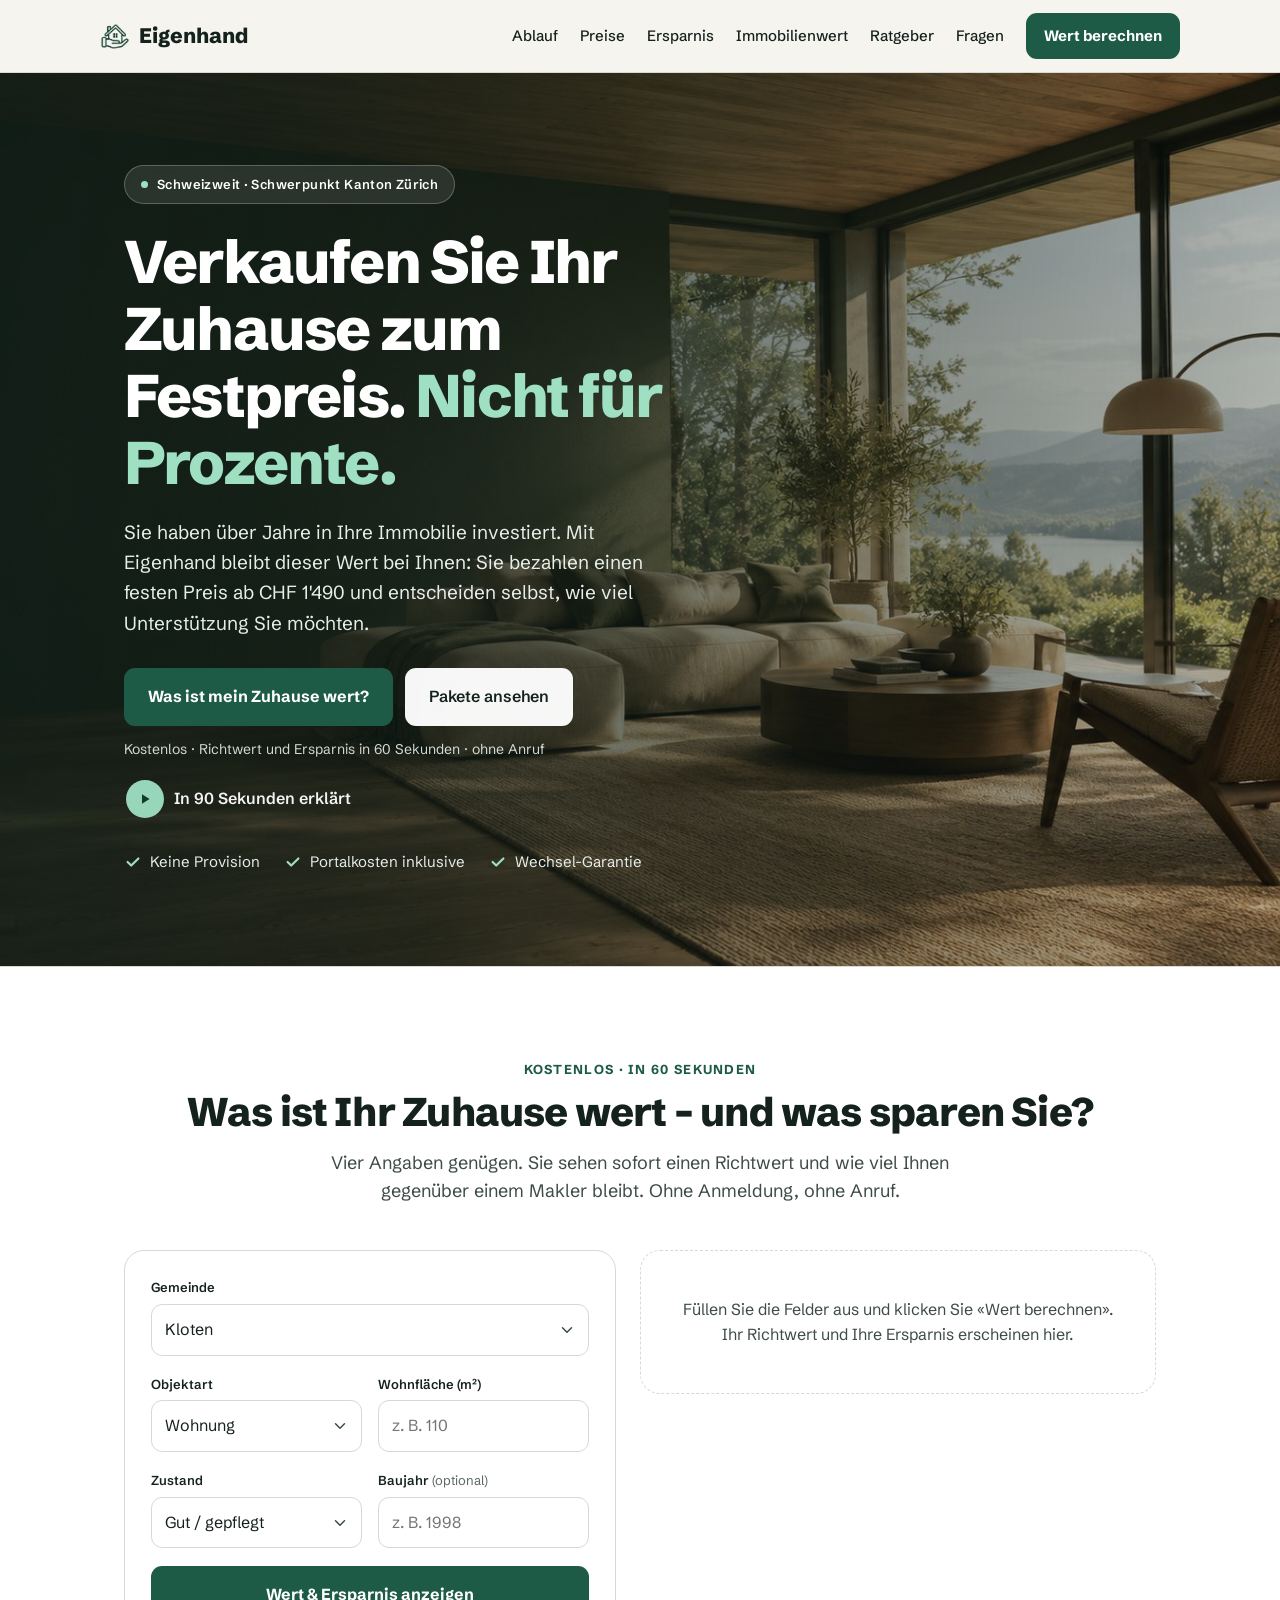
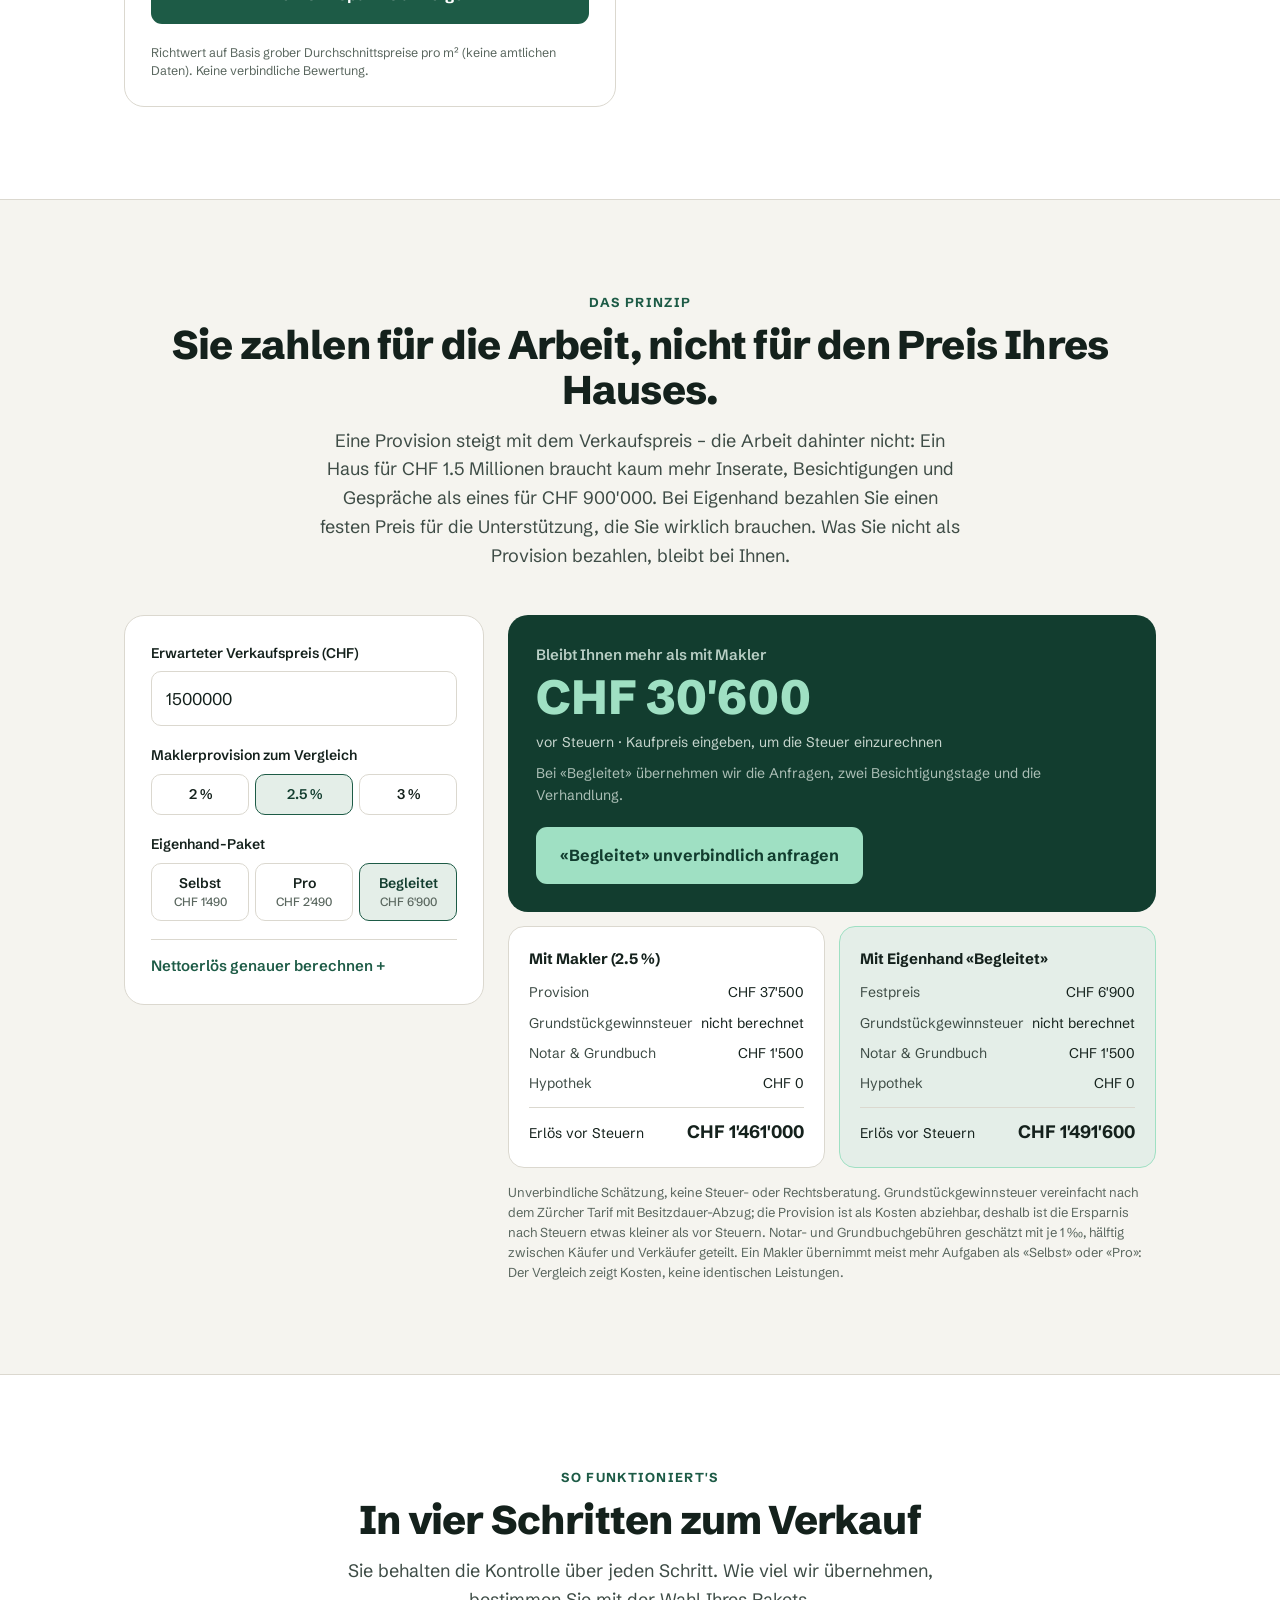
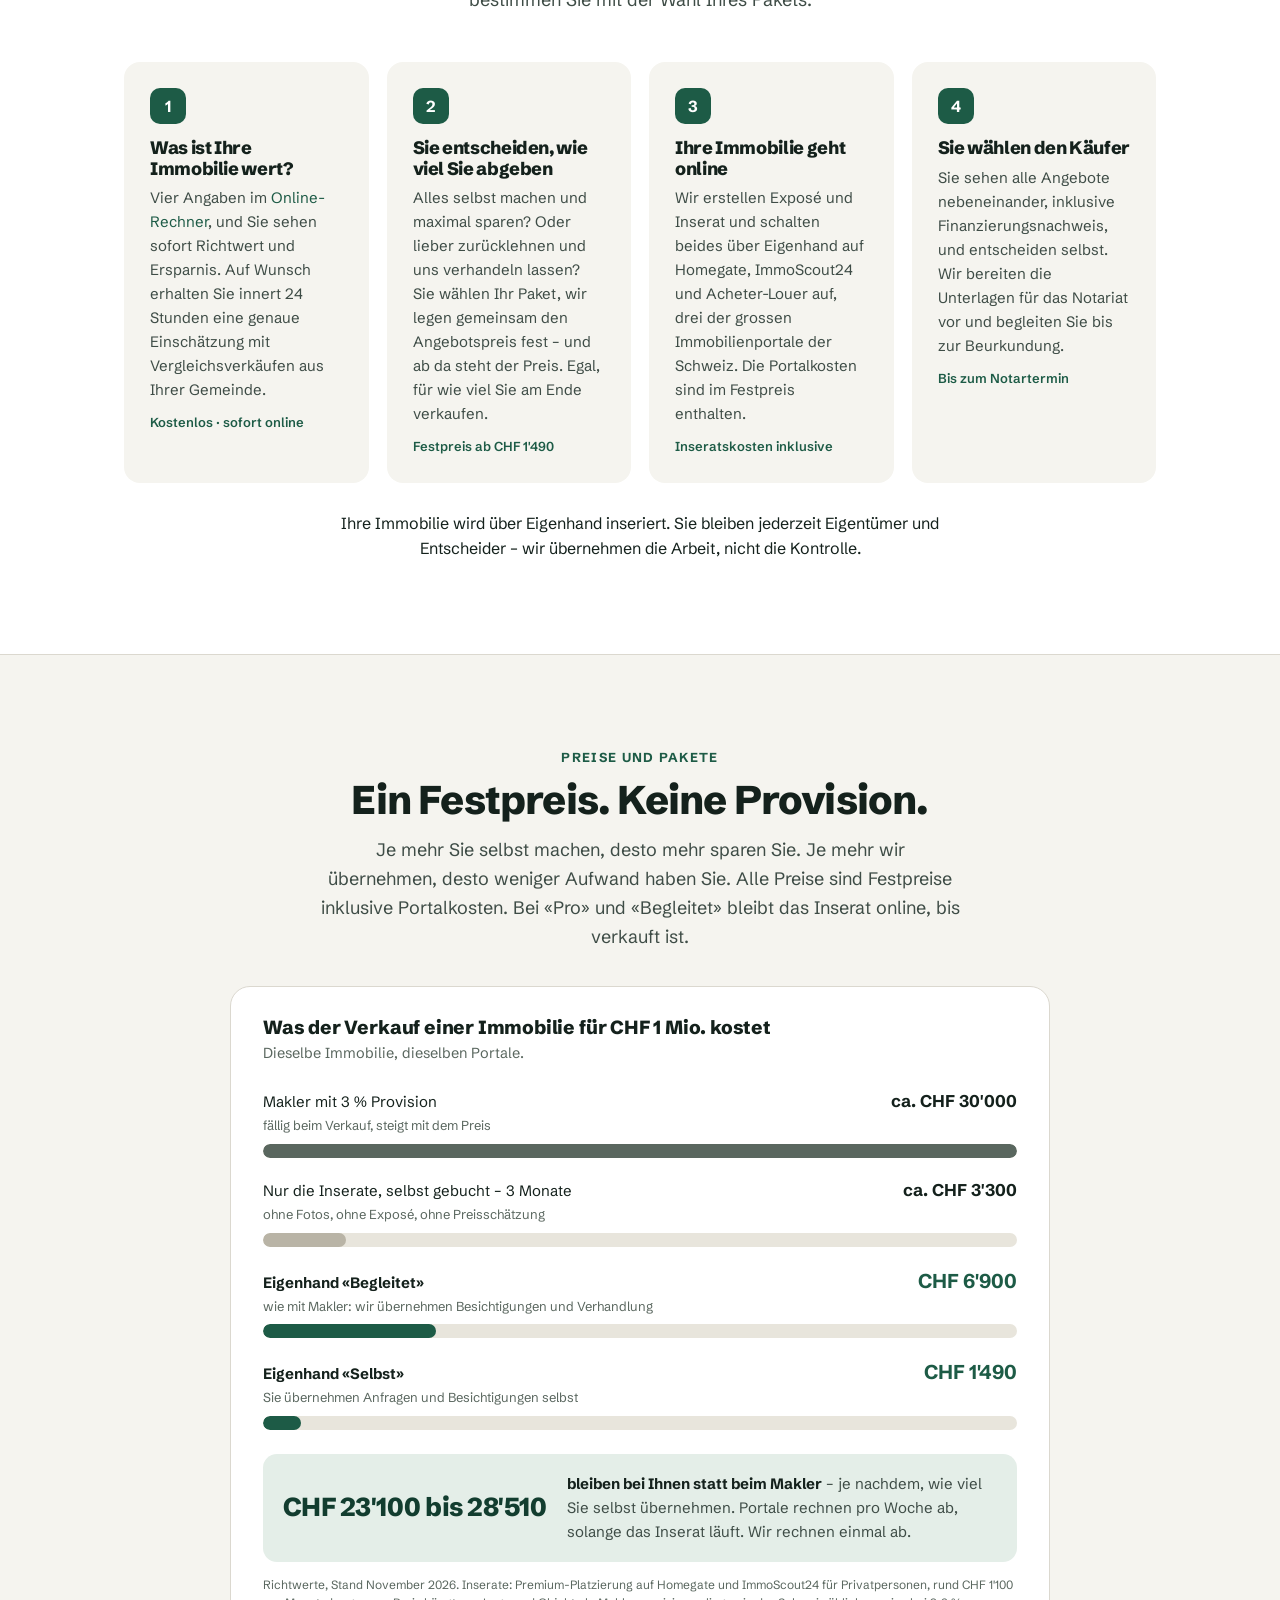
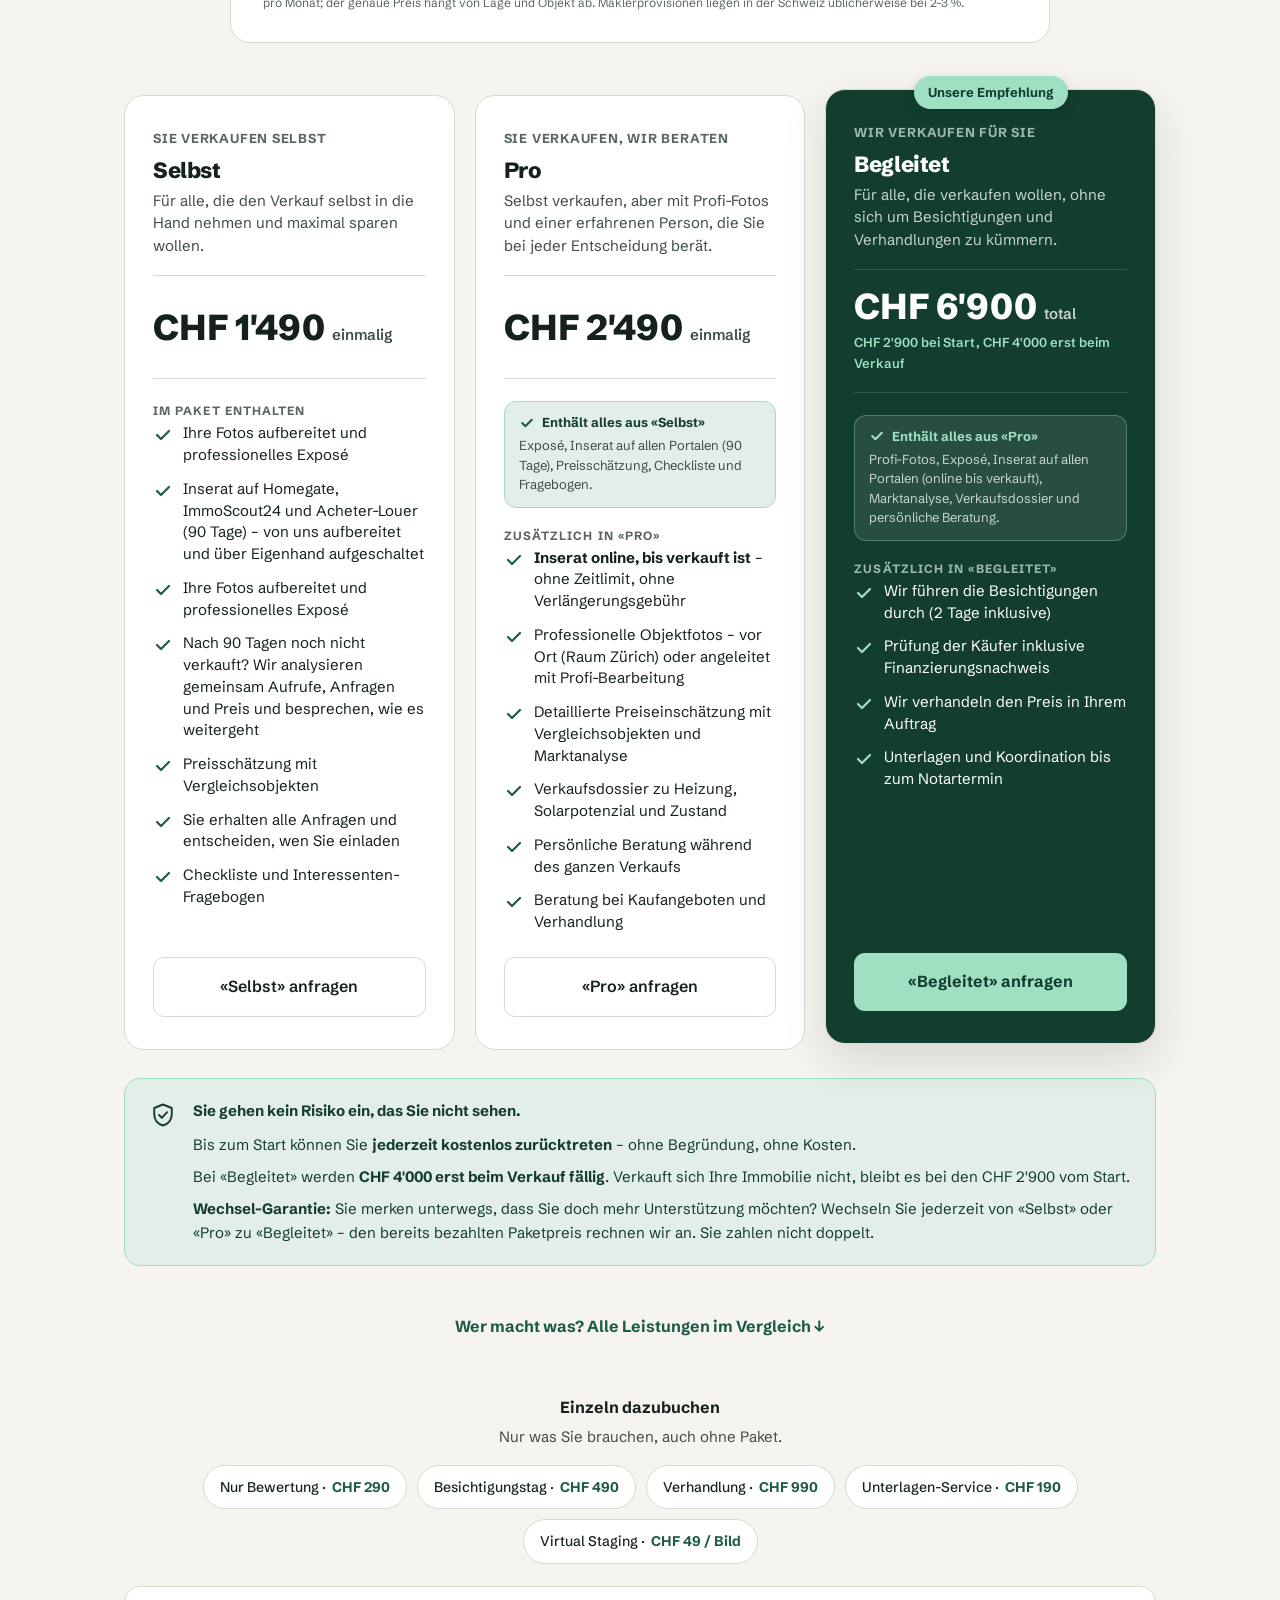
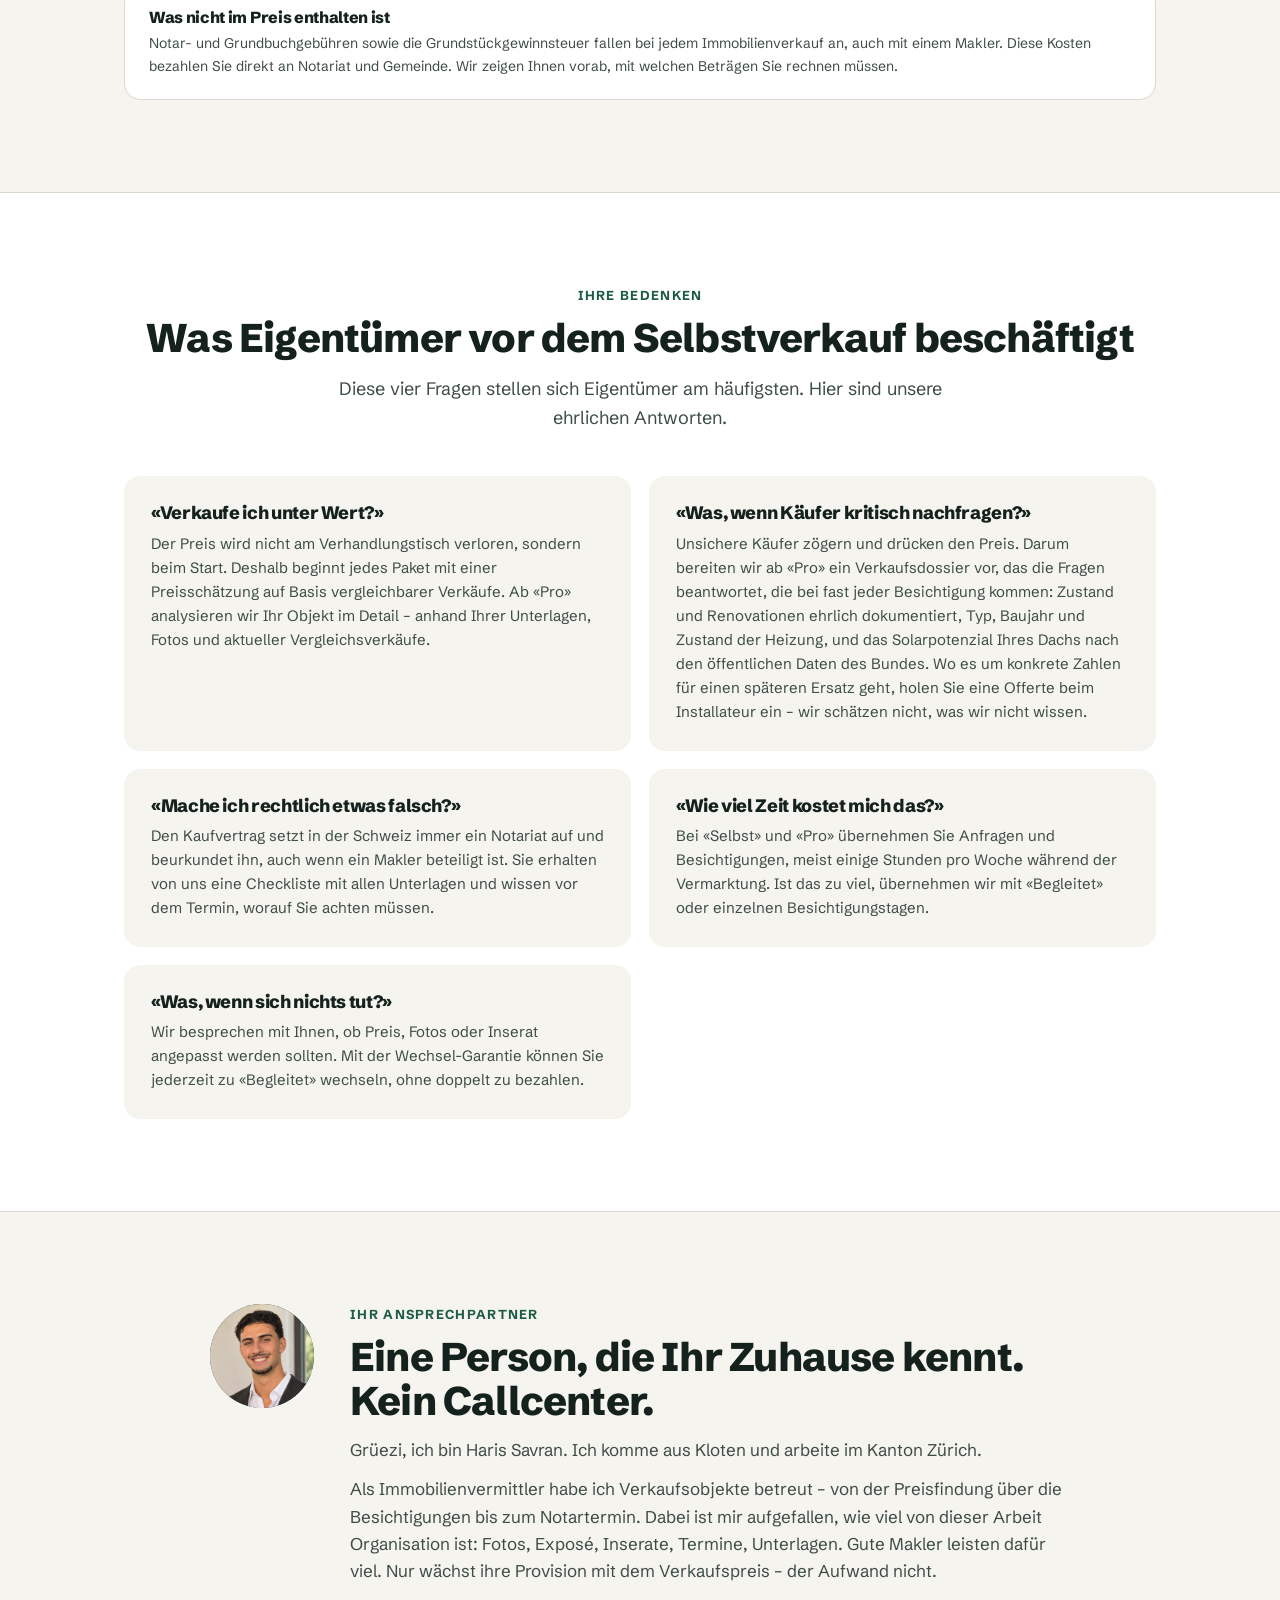
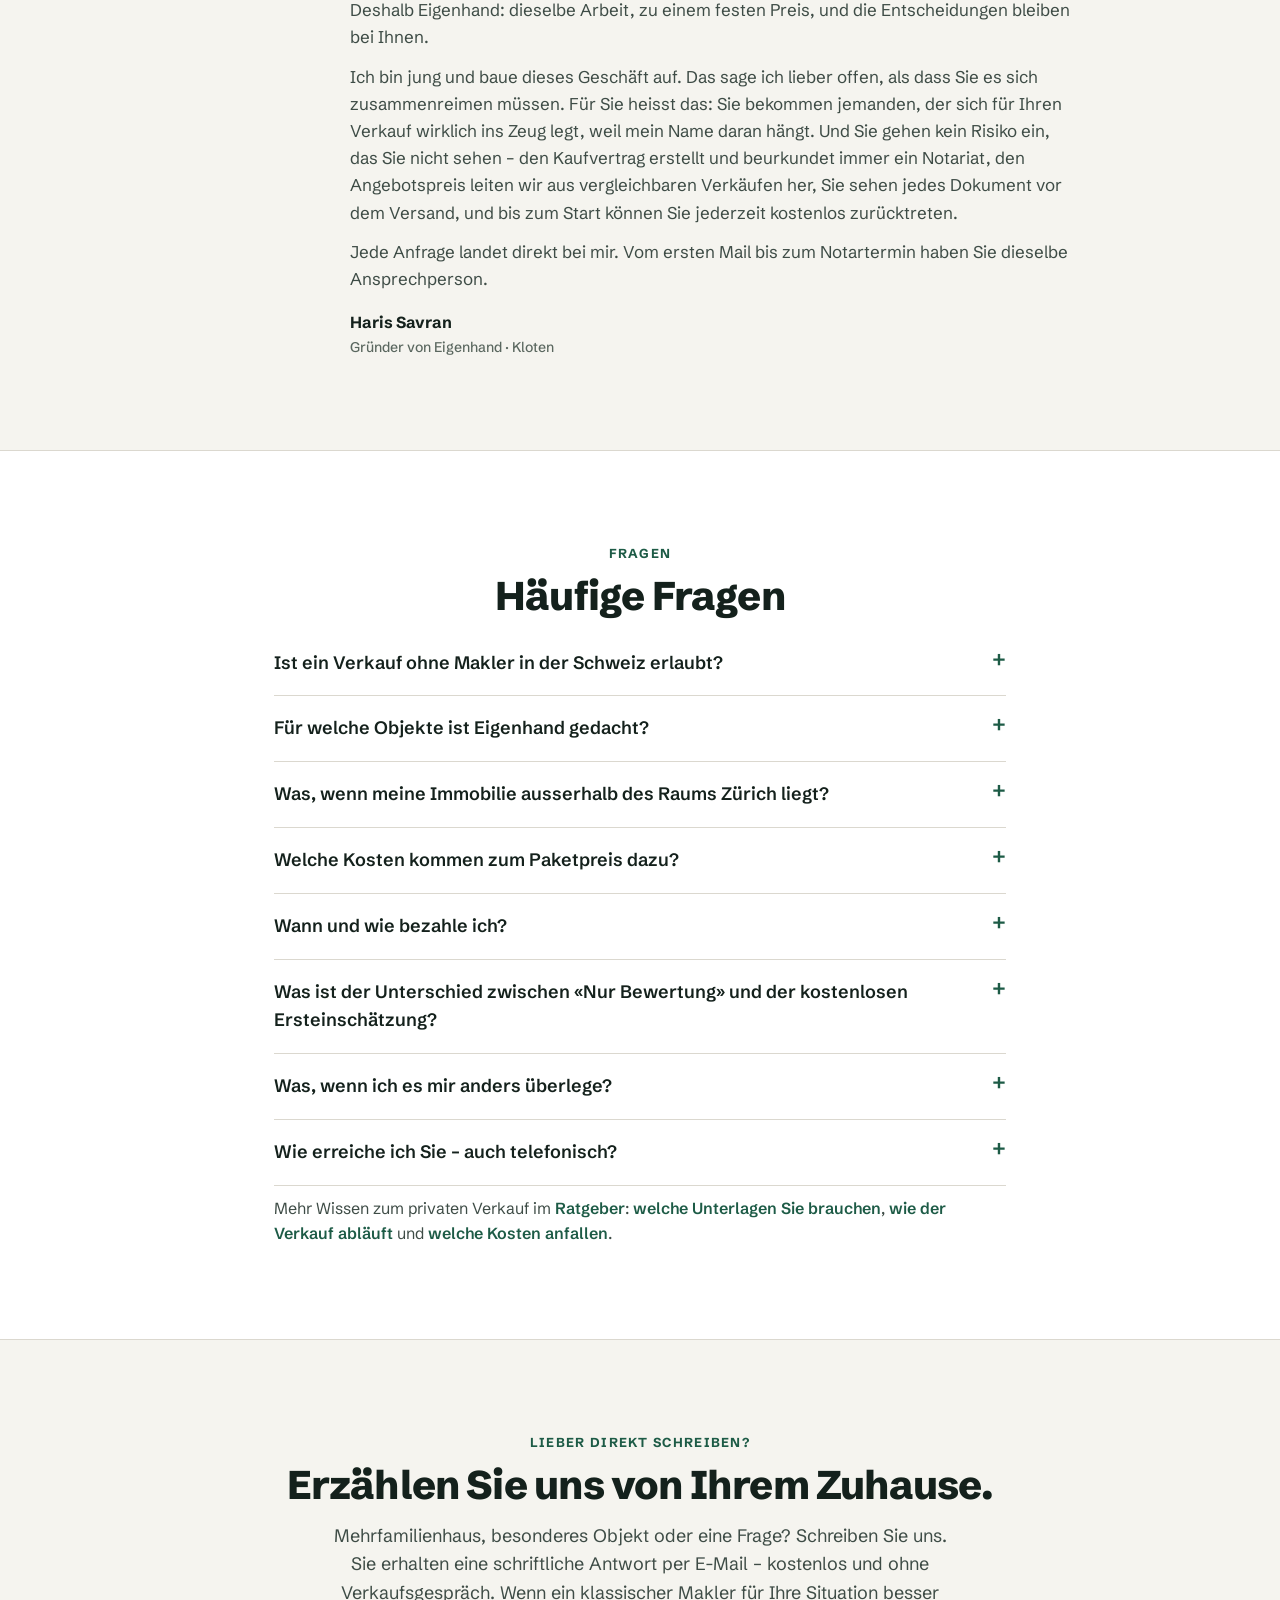
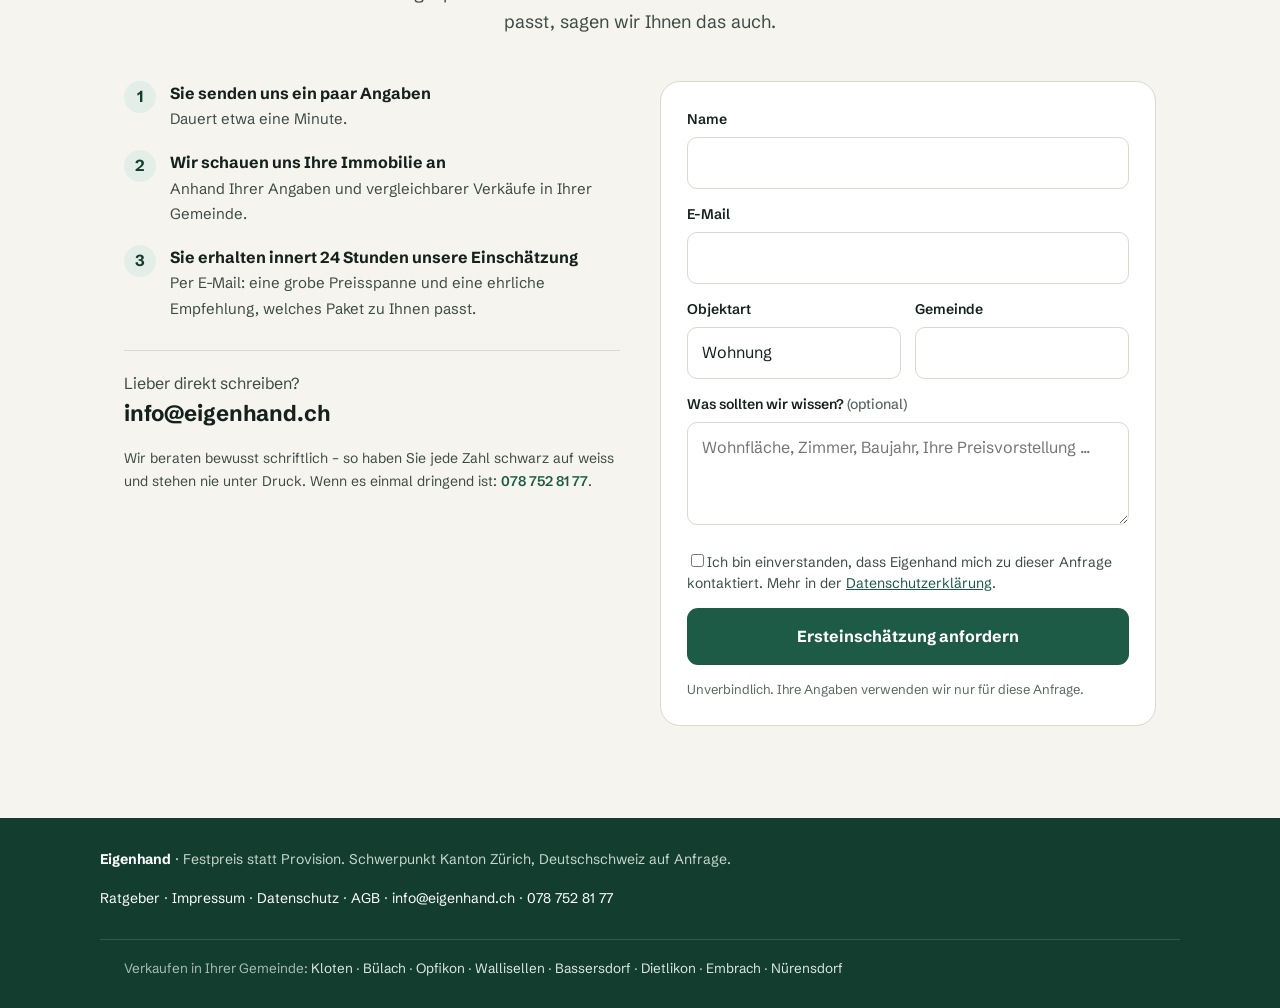
==== commit 9b36172f: "Acht Ortsseiten für lokale Google-Suche + erweiterte Gemeindeliste - tools/orte.json und tools/build" ====
--- a/index.html
+++ b/index.html
@@ -326,6 +326,8 @@
 .legal p{color:var(--muted);font-size:15px;margin-bottom:8px}
 footer{background:var(--green-d);color:#C7D6CE;font-size:14px}
 footer .row{display:flex;justify-content:space-between;gap:16px;flex-wrap:wrap;padding:30px 0}
+footer .orte-links{display:block;border-top:1px solid rgba(255,255,255,.14);padding:16px 24px 26px;font-size:13.5px;color:#A8BDB2;line-height:1.9}
+footer .orte-links a{color:#DCE8E1;white-space:nowrap}
 footer a{color:#fff}
 
 /* Modal */
@@ -916,6 +918,9 @@
     <span><strong style="color:#fff">Eigenhand</strong> · Festpreis statt Provision. Schwerpunkt Kanton Zürich, Deutschschweiz auf Anfrage.</span>
     <span><a href="ratgeber.html">Ratgeber</a> · <a href="#impressum">Impressum</a> · <a href="#datenschutz">Datenschutz</a> · <a href="#agb">AGB</a> · <a href="mailto:info@eigenhand.ch">info@eigenhand.ch</a> · <a href="tel:+41787528177">078 752 81 77</a></span>
   </div>
+  <!-- orte:start -->
+  <div class="wrap row orte-links"><span>Verkaufen in Ihrer Gemeinde: <a href="/immobilie-verkaufen-kloten.html">Kloten</a> · <a href="/immobilie-verkaufen-buelach.html">Bülach</a> · <a href="/immobilie-verkaufen-opfikon.html">Opfikon</a> · <a href="/immobilie-verkaufen-wallisellen.html">Wallisellen</a> · <a href="/immobilie-verkaufen-bassersdorf.html">Bassersdorf</a> · <a href="/immobilie-verkaufen-dietlikon.html">Dietlikon</a> · <a href="/immobilie-verkaufen-embrach.html">Embrach</a> · <a href="/immobilie-verkaufen-nuerensdorf.html">Nürensdorf</a></span></div>
+  <!-- orte:end -->
 </footer>
 
 <div class="modalbg" id="booking" aria-hidden="true" role="dialog" aria-modal="true" aria-labelledby="booktitle">
@@ -1281,18 +1286,32 @@
 (function(){
   var RATES = [
     {g:"Zürich Stadt", w:17800, h:17000},{g:"Küsnacht", w:18400, h:19000},{g:"Meilen", w:18200, h:17500},
-    {g:"Uster", w:11400, h:11300},{g:"Kloten", w:11100, h:11000},{g:"Bülach", w:10600, h:10400},
-    {g:"Winterthur", w:10500, h:10100},{g:"Dietikon", w:10400, h:11100},{g:"Dübendorf", w:12200, h:12000},
+    {g:"Wallisellen", w:12600, h:12400},{g:"Dübendorf", w:12200, h:12000},{g:"Opfikon (Glattbrugg/Glattpark)", w:11600, h:11300},
+    {g:"Dietlikon", w:11500, h:11400},{g:"Uster", w:11400, h:11300},{g:"Kloten", w:11100, h:11000},
+    {g:"Regensdorf", w:11000, h:10900},{g:"Bülach", w:10900, h:10700},{g:"Bassersdorf", w:10600, h:10500},
+    {g:"Winterthur", w:10500, h:10100},{g:"Dietikon", w:10400, h:11100},{g:"Rümlang", w:10400, h:10300},
+    {g:"Nürensdorf", w:10400, h:10700},{g:"Oberglatt", w:9900, h:9700},{g:"Embrach", w:9600, h:9400},
     {g:"Andere Gemeinde im Kanton Zürich", w:12000, h:11100},
     {g:"Ausserhalb Kanton Zürich", w:9500, h:8800}
-  ];
-  function bchf(v){ var r=Math.round(v); return "CHF "+Math.abs(r).toString().replace(/\B(?=(\d{3})+(?!\d))/g,"'"); }
+  ];  function bchf(v){ var r=Math.round(v); return "CHF "+Math.abs(r).toString().replace(/\B(?=(\d{3})+(?!\d))/g,"'"); }
   function r10k(x){ return Math.round(x/10000)*10000; }
   function ageFactor(bj){ bj=parseInt(bj,10); if(!bj) return 1; var y=new Date().getFullYear(), a=y-bj; if(a<5)return 1.05; if(a<15)return 1.02; if(a<30)return 1; if(a<50)return .96; return .91; }
   function el(id){ return document.getElementById(id); }
   var gem = el("bw_gem");
   if(!gem) return;
-  gem.innerHTML = RATES.map(function(r,i){ return '<option value="'+i+'"'+(r.g==="Kloten"?" selected":"")+'>'+r.g+'</option>'; }).join("");
+  gem.innerHTML = RATES.map(function(r,i){ return '<option value="'+i+'">'+r.g+'</option>'; }).join("");
+  (function(){
+    var want = "kloten";
+    try { var q = new URLSearchParams(location.search).get("g"); if(q) want = q; } catch(e){}
+    var norm = function(t){ return String(t).toLowerCase()
+      .replace(/ü/g,"u").replace(/ö/g,"o").replace(/ä/g,"a")
+      .replace(/ue/g,"u").replace(/oe/g,"o").replace(/ae/g,"a")
+      .replace(/[^a-z]/g,""); };
+    var w = norm(want), pick = -1;
+    RATES.forEach(function(r,i){ if(pick<0 && w && norm(r.g).indexOf(w)===0) pick = i; });
+    if(pick<0) pick = RATES.map(function(r){return r.g;}).indexOf("Kloten");
+    gem.value = pick < 0 ? 0 : pick;
+  })();
 
   var last = null; // {range, mid, data}
 
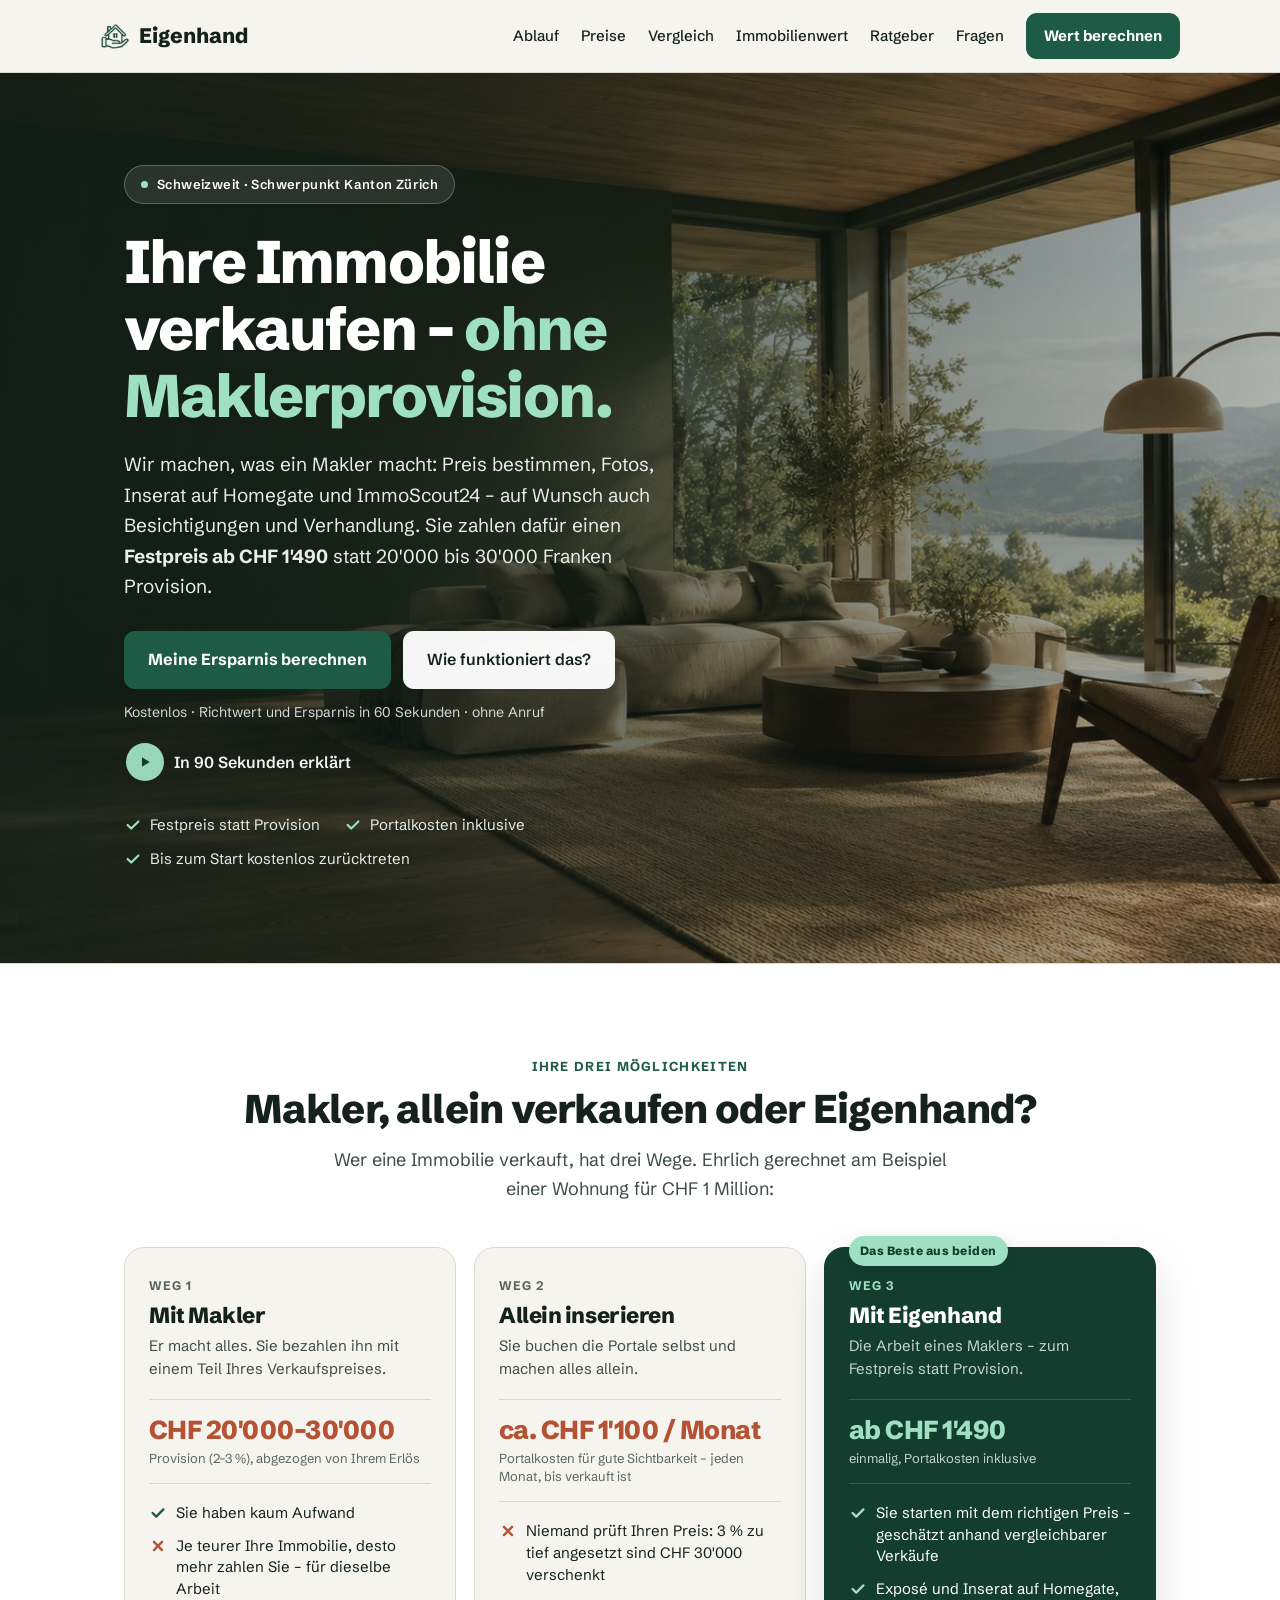
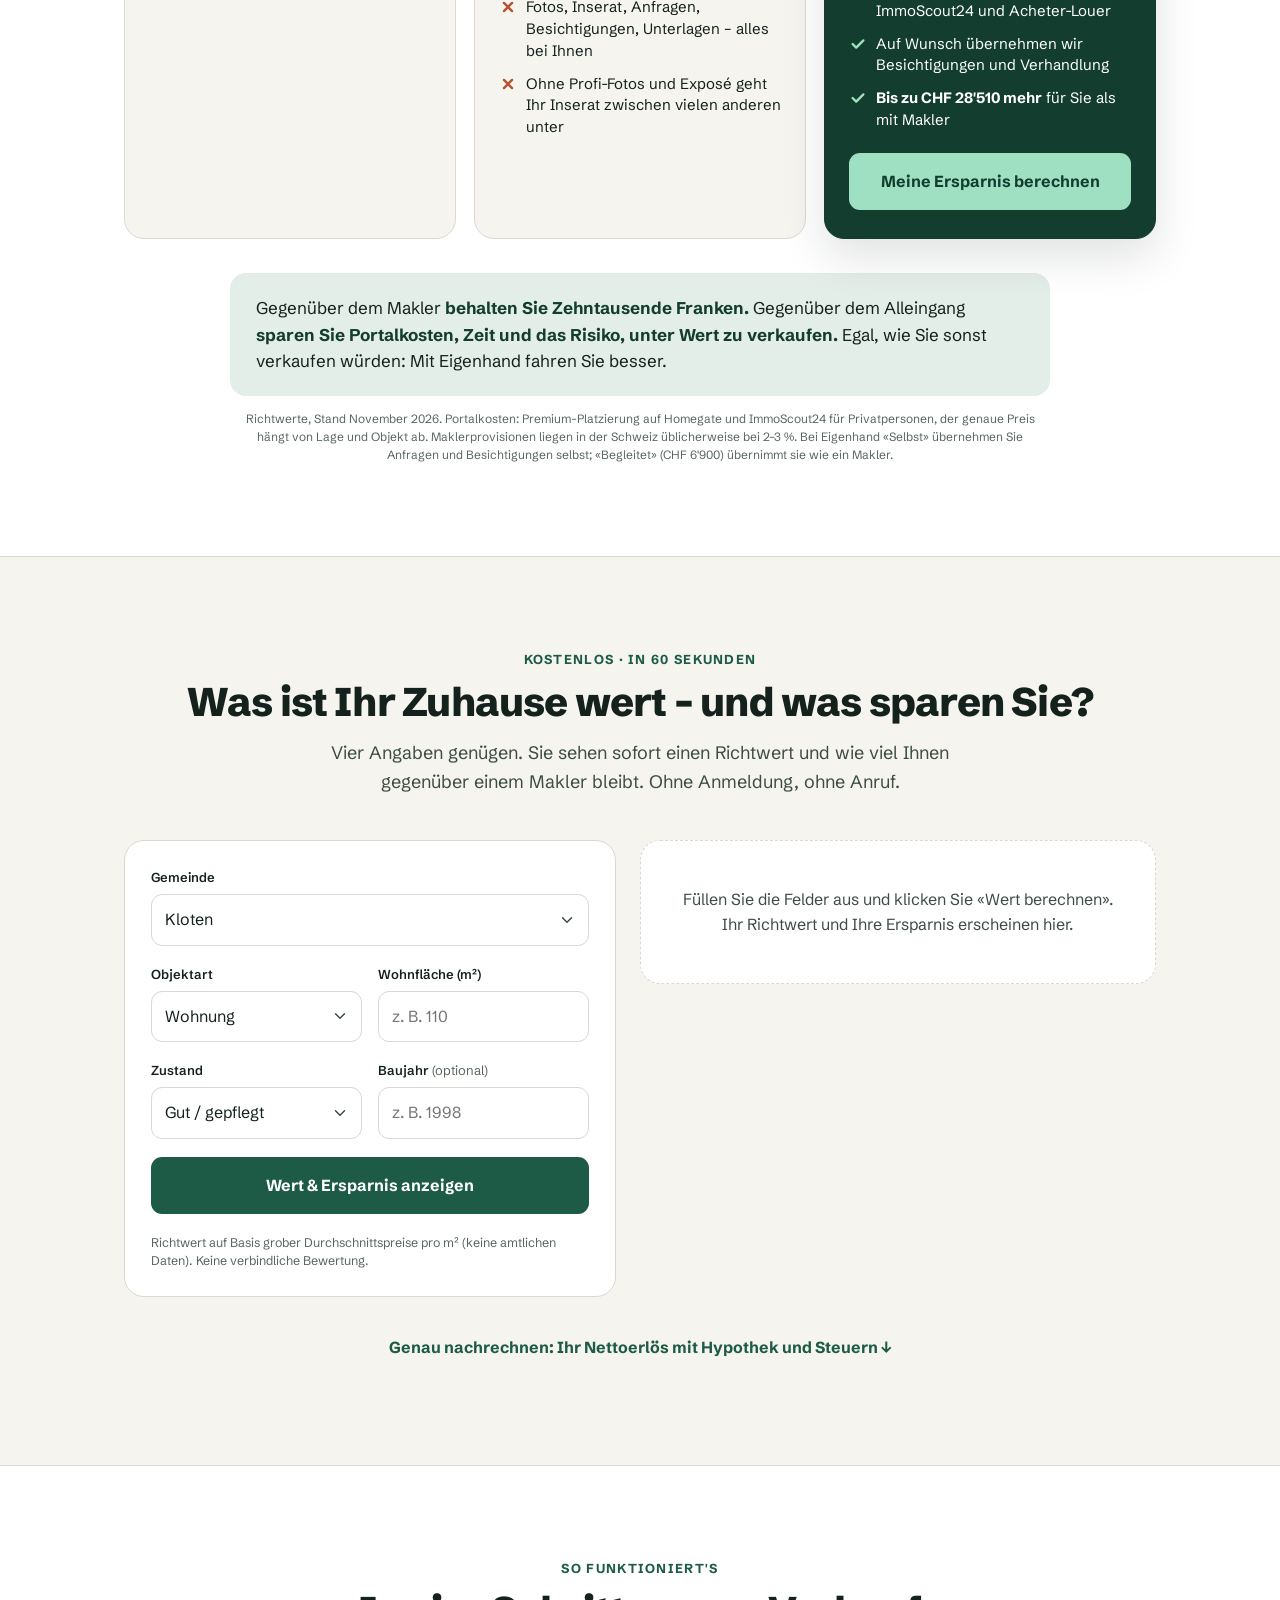
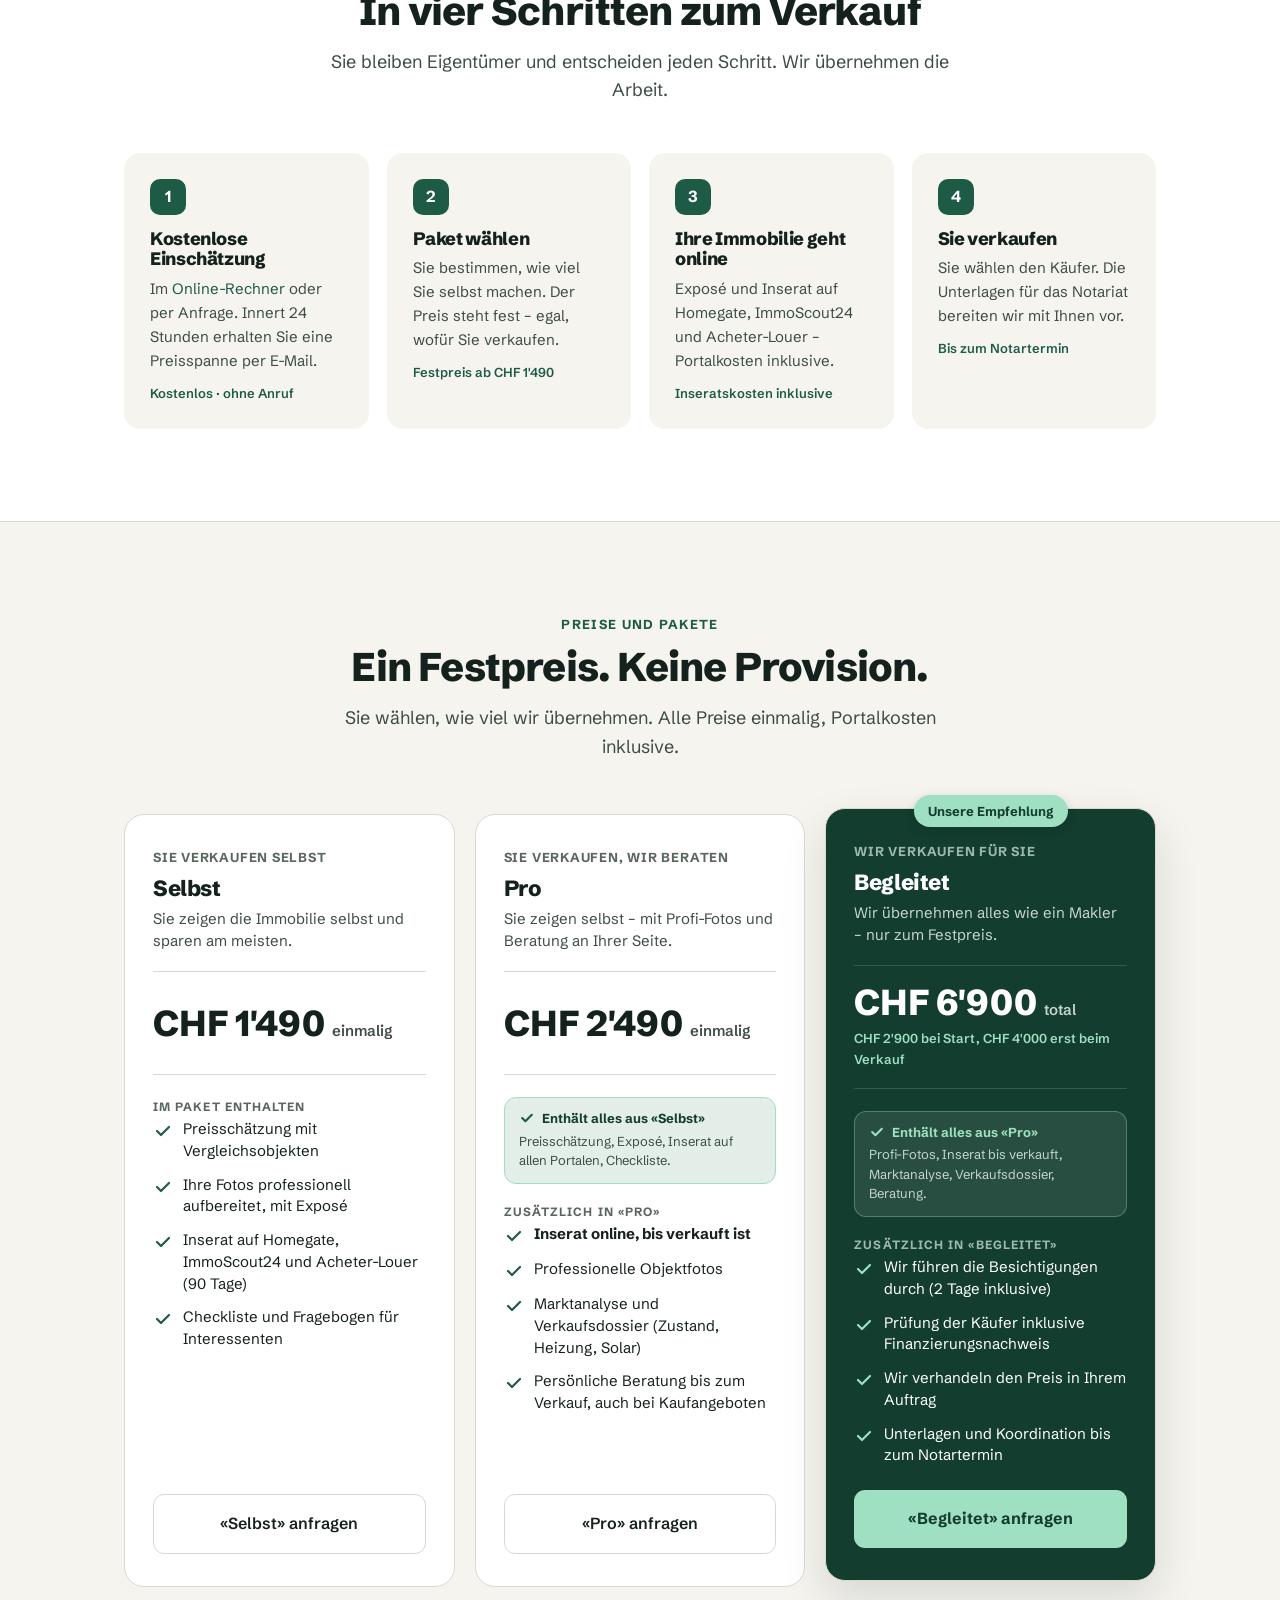
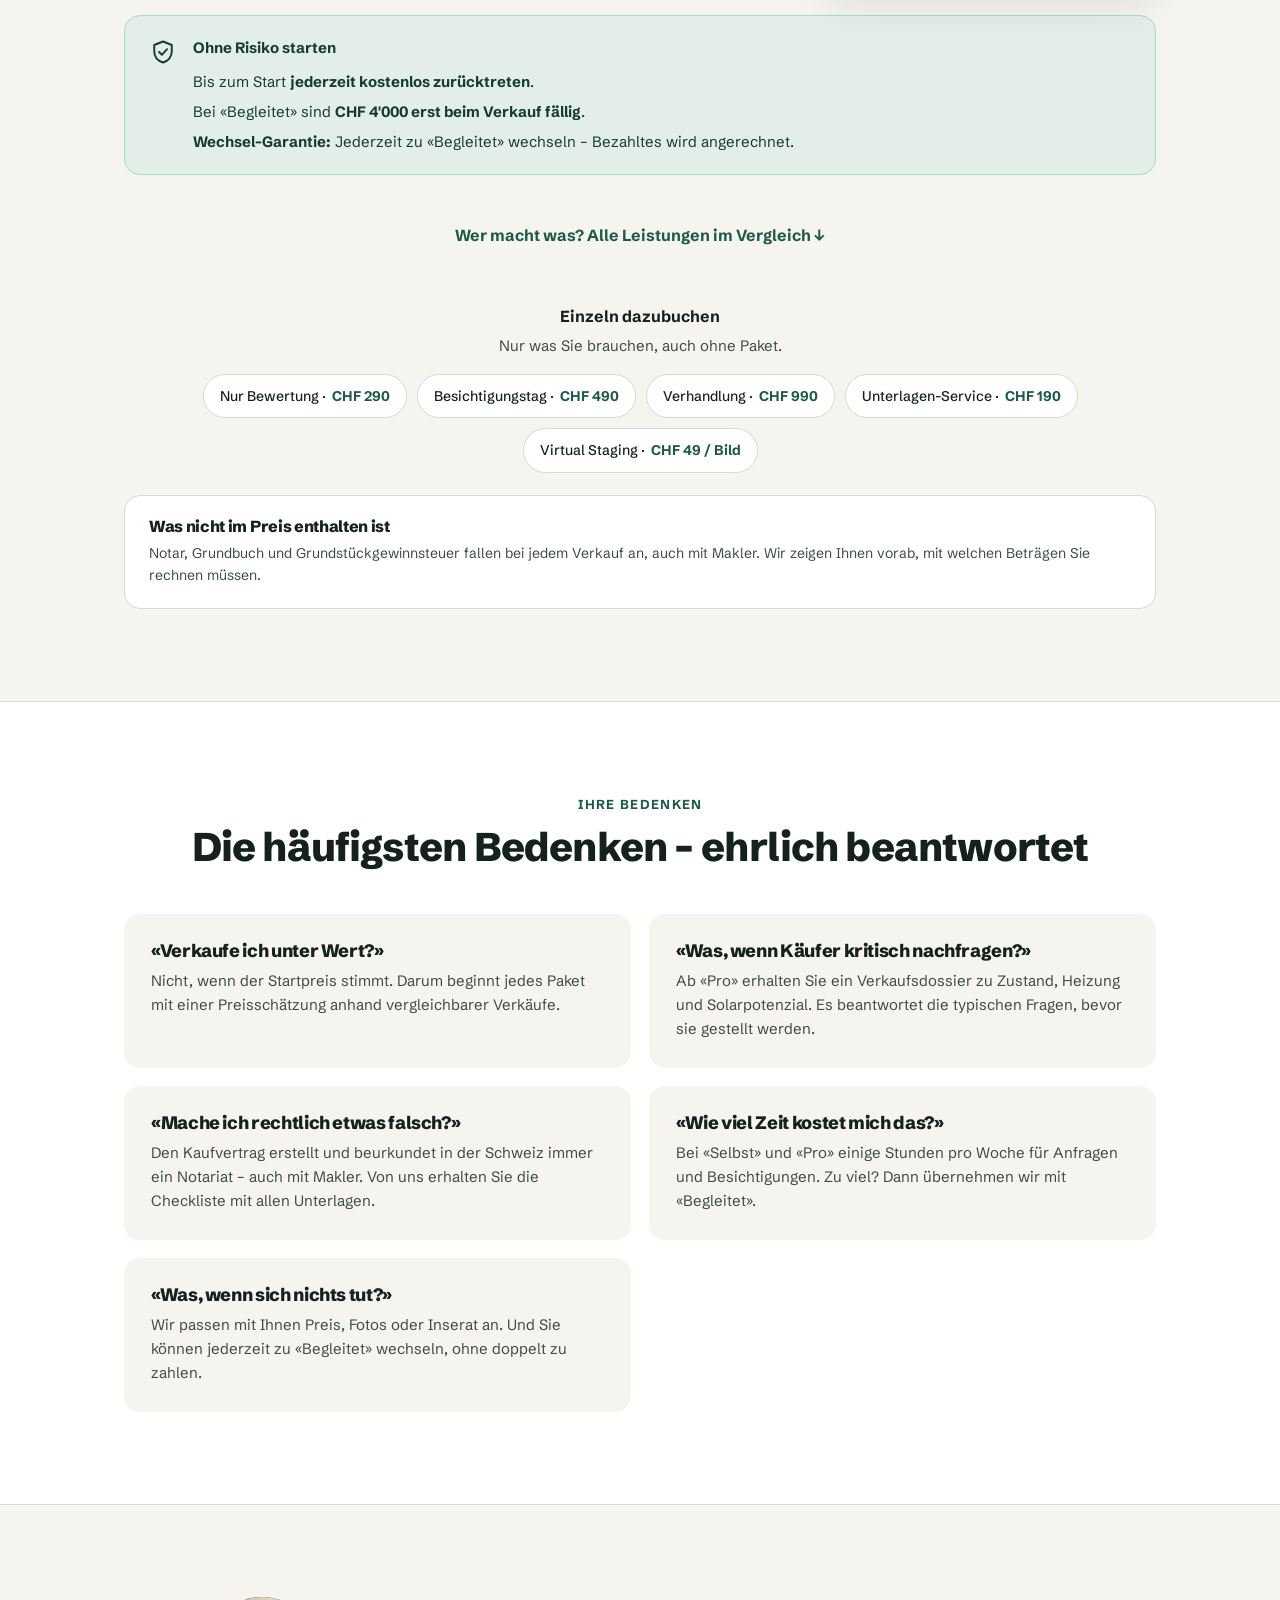
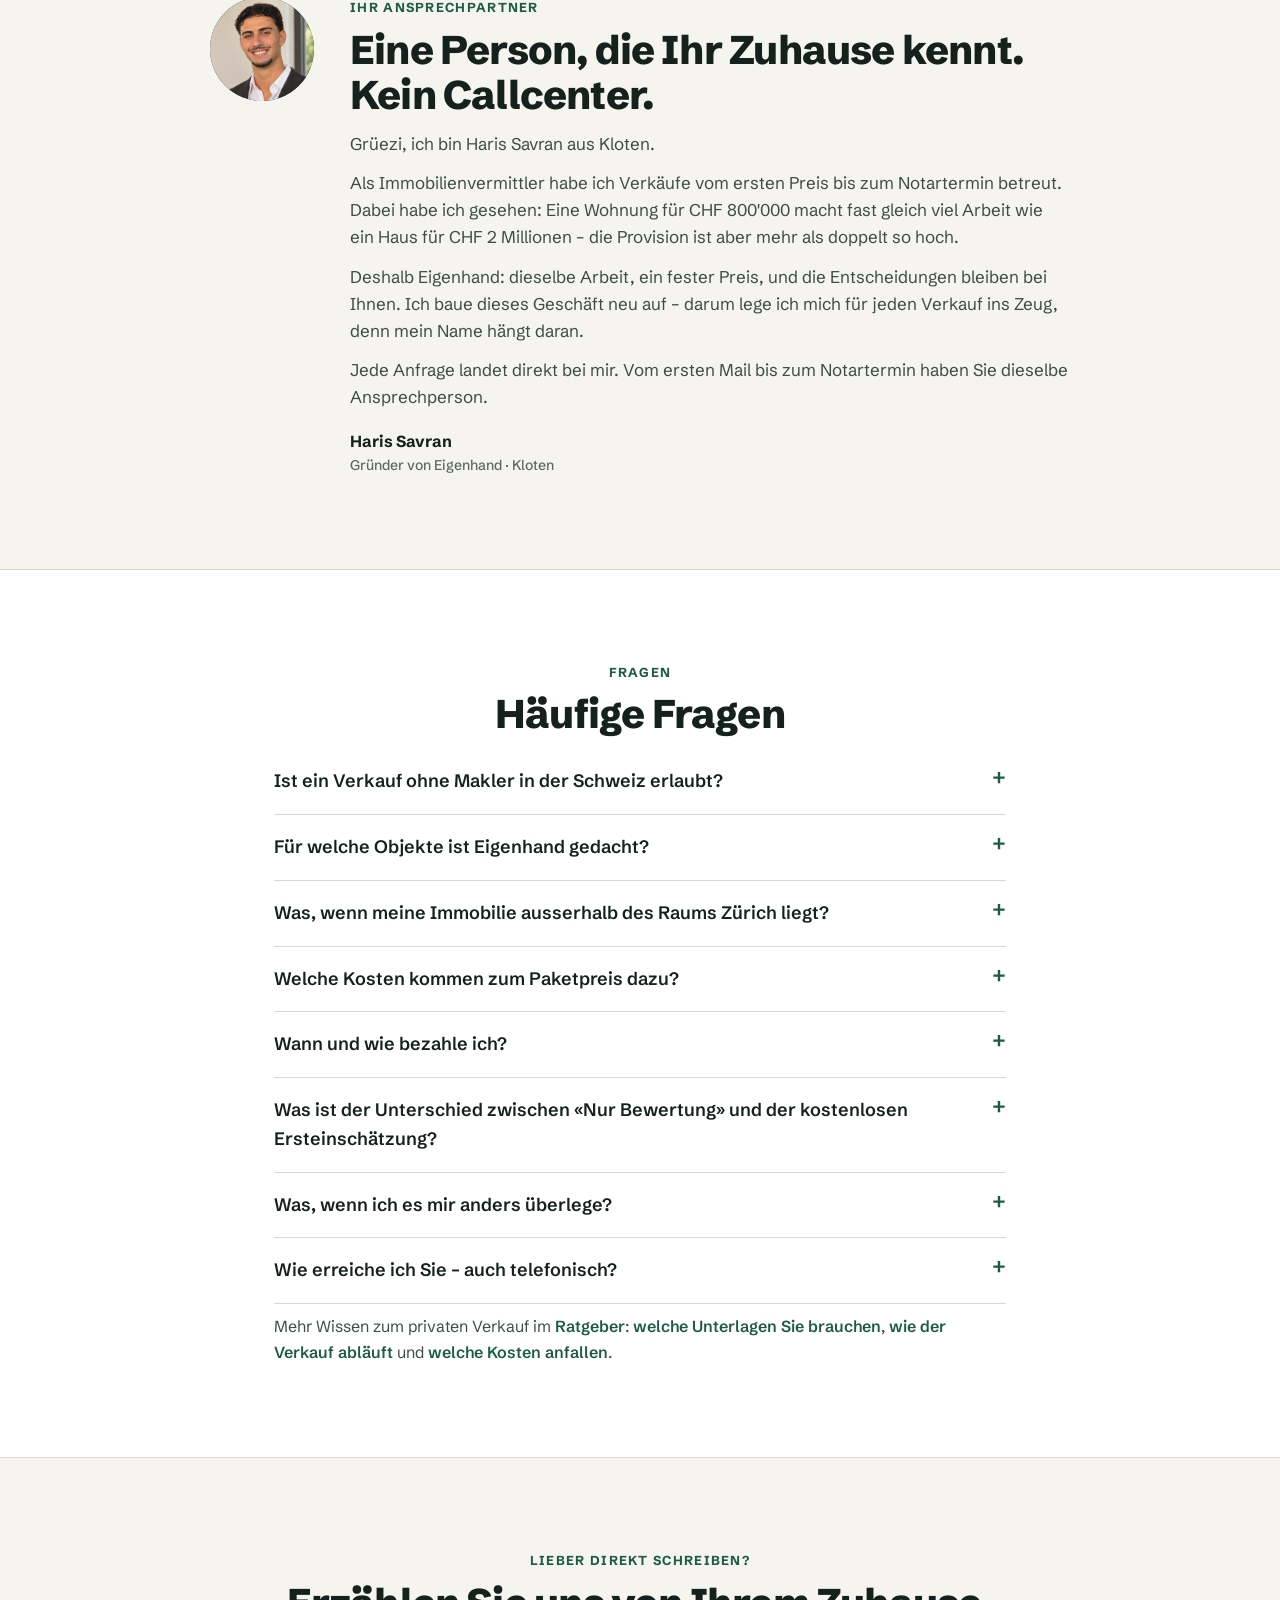
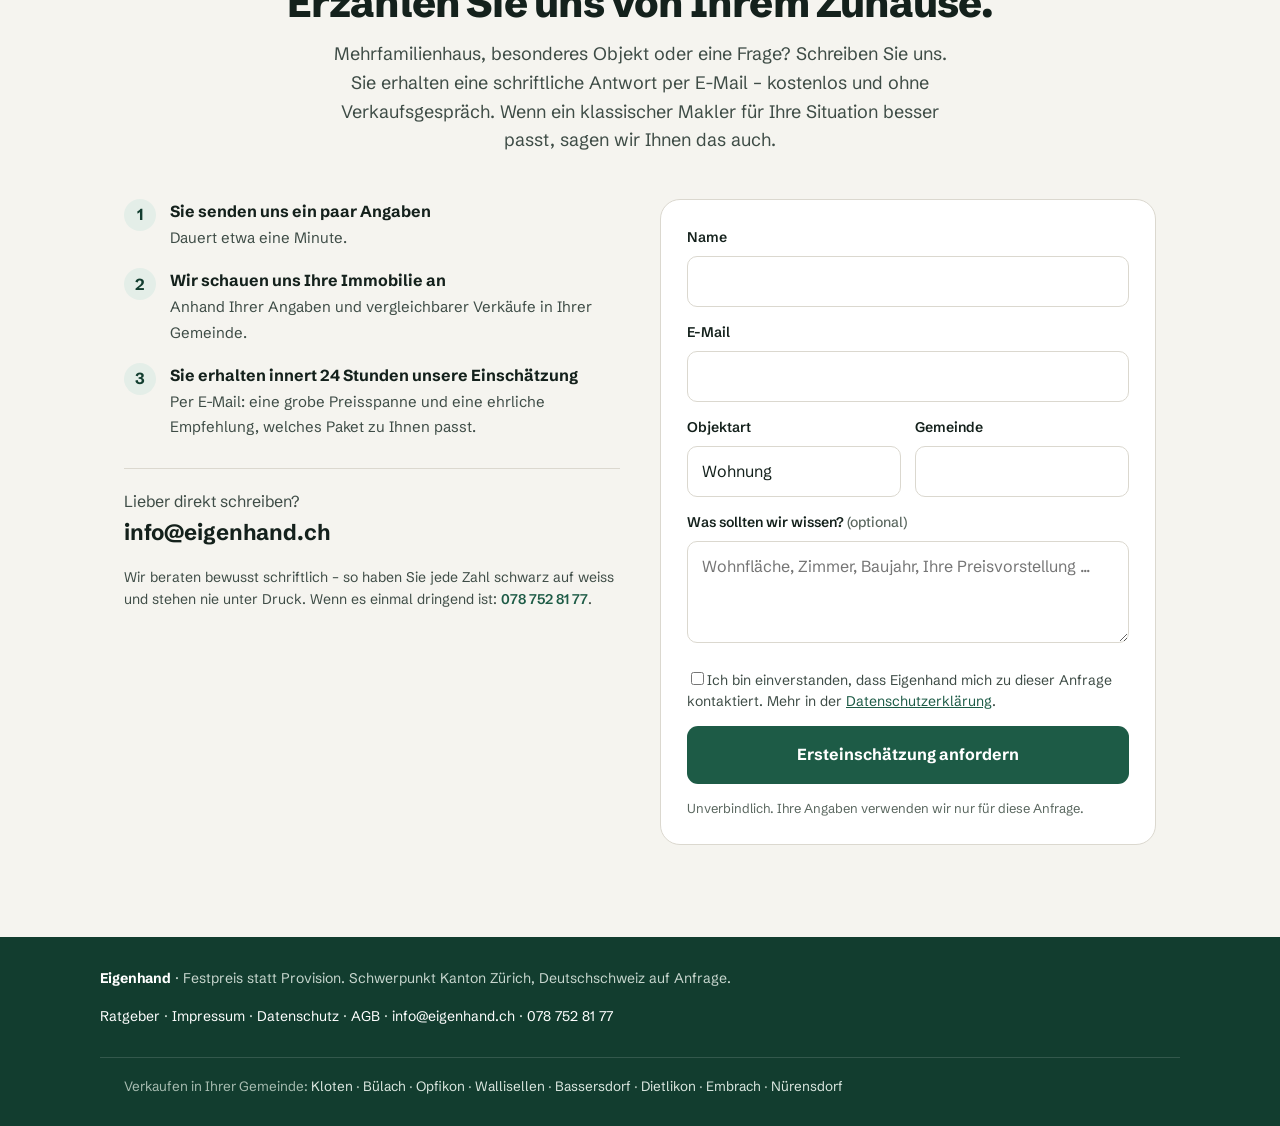
==== commit 6a17d08d: "Startseite vereinfacht: klare Hauptaussage und Vergleich Makler / allein / Eigenhand - Neue Hero-Übe" ====
--- a/index.html
+++ b/index.html
@@ -115,6 +115,33 @@
 .cb .fill{height:100%;border-radius:7px;background:var(--muted2)}
 .cb.us .fill{background:var(--green)}
 .costbars .fine{font-size:12px;color:var(--muted2);line-height:1.5}
+/* Drei Wege im Vergleich */
+.ways{display:grid;grid-template-columns:repeat(3,1fr);gap:18px;margin-top:44px;text-align:left;align-items:stretch}
+.way{background:var(--bg);border:1px solid var(--line);border-radius:20px;padding:28px 24px;display:flex;flex-direction:column;position:relative}
+.way .wl{font-size:12.5px;font-weight:700;letter-spacing:.08em;text-transform:uppercase;color:var(--muted2);margin-bottom:8px}
+.way h3{font-size:22px;margin:0 0 6px}
+.way .wd{font-size:15px;color:var(--muted);line-height:1.5;margin:0;min-height:46px}
+.way .wc{border-top:1px solid var(--line);border-bottom:1px solid var(--line);margin:18px 0 18px;padding:16px 0}
+.way .wc b{display:block;font-size:26px;font-weight:800;letter-spacing:-.02em;line-height:1.1;color:var(--warn)}
+.way .wc small{display:block;font-size:13px;color:var(--muted2);margin-top:4px;line-height:1.4}
+.way ul{list-style:none;margin:0;padding:0;display:flex;flex-direction:column;gap:11px;font-size:15px;line-height:1.45;flex-grow:1}
+.way li{display:flex;gap:9px}
+.way li svg{flex:none;margin-top:2px}
+.way li.no svg{color:var(--warn)}
+.way li.ok svg{color:var(--green)}
+.way.us{background:var(--green-d);border-color:var(--green-d);color:#fff;box-shadow:0 18px 44px rgba(20,33,28,.13)}
+.way.us .wl{color:var(--mint)}
+.way.us .wd,.way.us .wc small{color:#C7D6CE}
+.way.us .wc{border-color:rgba(255,255,255,.15)}
+.way.us .wc b{color:var(--mint)}
+.way.us li.ok svg{color:var(--mint)}
+.way.us .btn{margin-top:22px}
+.way .badge{position:absolute;top:-12px;left:24px;right:auto;transform:none;background:var(--mint);color:var(--green-d);font-size:12px;font-weight:800;letter-spacing:.04em;padding:5px 11px;border-radius:999px}
+.verdict{max-width:820px;margin:34px auto 0;background:var(--mint-bg);border-radius:16px;padding:22px 26px;text-align:left;font-size:17px;line-height:1.55;color:var(--ink)}
+.verdict strong{color:var(--green-d)}
+.ways-fine{font-size:12px;color:var(--muted2);line-height:1.5;max-width:820px;margin:14px auto 0}
+#rechner{margin-top:26px;text-align:left}
+@media(max-width:900px){.ways{grid-template-columns:1fr;max-width:520px;margin-left:auto;margin-right:auto}.way .wd{min-height:0}}
 .anchor{max-width:820px;margin:34px auto 38px;background:#fff;border:1px solid var(--line);border-radius:20px;padding:30px 32px;text-align:left}
 .anchor h3{font-size:19px;margin:0 0 4px;letter-spacing:-.01em}
 .anchor .asub{font-size:14.5px;color:var(--muted2);margin:0 0 22px}
@@ -466,7 +493,7 @@
     <nav class="links" id="mainnav" aria-label="Hauptnavigation">
       <a href="#ablauf">Ablauf</a>
       <a href="#preise">Preise</a>
-      <a href="#rechner">Ersparnis</a>
+      <a href="#vergleich">Vergleich</a>
       <a href="#bewertung">Immobilienwert</a>
       <a href="ratgeber.html">Ratgeber</a>
       <a href="#faq">Fragen</a>
@@ -480,25 +507,72 @@
   <div class="wrap hero">
     <div>
       <span class="tag">Schweizweit · Schwerpunkt Kanton Zürich</span>
-      <h1>Verkaufen Sie Ihr Zuhause zum Festpreis. <span class="soft">Nicht für Prozente.</span></h1>
-      <p class="sub">Sie haben über Jahre in Ihre Immobilie investiert. Mit Eigenhand bleibt dieser Wert bei Ihnen: Sie bezahlen einen festen Preis ab CHF 1'490 und entscheiden selbst, wie viel Unterstützung Sie möchten.</p>
+      <h1>Ihre Immobilie verkaufen – <span class="soft">ohne Maklerprovision.</span></h1>
+      <p class="sub">Wir machen, was ein Makler macht: Preis bestimmen, Fotos, Inserat auf Homegate und ImmoScout24 – auf Wunsch auch Besichtigungen und Verhandlung. Sie zahlen dafür einen <strong>Festpreis ab CHF 1'490</strong> statt 20'000 bis 30'000 Franken Provision.</p>
       <div class="cta">
-        <a href="#bewertung" class="btn">Was ist mein Zuhause wert?</a>
-        <a href="#preise" class="btn sec">Pakete ansehen</a>
+        <a href="#bewertung" class="btn">Meine Ersparnis berechnen</a>
+        <a href="#vergleich" class="btn sec">Wie funktioniert das?</a>
       </div>
       <p class="herohint">Kostenlos · Richtwert und Ersparnis in 60 Sekunden · ohne Anruf</p>
       <button type="button" class="vidbtn" onclick="openVideo()" aria-haspopup="dialog"><span class="pl"><svg width="16" height="16" viewBox="0 0 16 16" aria-hidden="true"><path d="M5 3.2v9.6L12.6 8z" fill="#123D2F"/></svg></span>In 90 Sekunden erklärt</button>
       <div class="ticks">
-        <span><svg width="18" height="18" viewBox="0 0 20 20" fill="none" stroke="#9FE0C3" stroke-width="2.4" stroke-linecap="round" stroke-linejoin="round" aria-hidden="true"><path d="m4 10 4 4 8-8"/></svg>Keine Provision</span>
+        <span><svg width="18" height="18" viewBox="0 0 20 20" fill="none" stroke="#9FE0C3" stroke-width="2.4" stroke-linecap="round" stroke-linejoin="round" aria-hidden="true"><path d="m4 10 4 4 8-8"/></svg>Festpreis statt Provision</span>
         <span><svg width="18" height="18" viewBox="0 0 20 20" fill="none" stroke="#9FE0C3" stroke-width="2.4" stroke-linecap="round" stroke-linejoin="round" aria-hidden="true"><path d="m4 10 4 4 8-8"/></svg>Portalkosten inklusive</span>
-        <span><svg width="18" height="18" viewBox="0 0 20 20" fill="none" stroke="#9FE0C3" stroke-width="2.4" stroke-linecap="round" stroke-linejoin="round" aria-hidden="true"><path d="m4 10 4 4 8-8"/></svg>Wechsel-Garantie</span>
+        <span><svg width="18" height="18" viewBox="0 0 20 20" fill="none" stroke="#9FE0C3" stroke-width="2.4" stroke-linecap="round" stroke-linejoin="round" aria-hidden="true"><path d="m4 10 4 4 8-8"/></svg>Bis zum Start kostenlos zurücktreten</span>
       </div>
     </div>
     <!-- Rechenbeispiel aus dem Hero entfernt, damit das Hintergrundbild (Sofa/Aussicht) frei sichtbar ist. Dieselbe Rechnung steht direkt unten im Abschnitt "Das Prinzip". -->
   </div>
 </div>
 
-<section class="band" id="bewertung">
+<section class="band" id="vergleich">
+  <div class="wrap center">
+    <div class="eyebrow">Ihre drei Möglichkeiten</div>
+    <h2 class="h2">Makler, allein verkaufen oder Eigenhand?</h2>
+    <p class="lead">Wer eine Immobilie verkauft, hat drei Wege. Ehrlich gerechnet am Beispiel einer Wohnung für CHF 1 Million:</p>
+    <div class="ways">
+      <div class="way">
+        <div class="wl">Weg 1</div>
+        <h3>Mit Makler</h3>
+        <p class="wd">Er macht alles. Sie bezahlen ihn mit einem Teil Ihres Verkaufspreises.</p>
+        <div class="wc"><b>CHF 20'000–30'000</b><small>Provision (2–3 %), abgezogen von Ihrem Erlös</small></div>
+        <ul>
+          <li class="ok"><svg width="18" height="18" viewBox="0 0 20 20" fill="none" stroke="currentColor" stroke-width="2.6" stroke-linecap="round" stroke-linejoin="round" aria-hidden="true"><path d="m4 10 4 4 8-8"/></svg>Sie haben kaum Aufwand</li>
+          <li class="no"><svg width="18" height="18" viewBox="0 0 20 20" fill="none" stroke="currentColor" stroke-width="2.6" stroke-linecap="round" aria-hidden="true"><path d="M5.5 5.5l9 9M14.5 5.5l-9 9"/></svg>Je teurer Ihre Immobilie, desto mehr zahlen Sie – für dieselbe Arbeit</li>
+        </ul>
+      </div>
+      <div class="way">
+        <div class="wl">Weg 2</div>
+        <h3>Allein inserieren</h3>
+        <p class="wd">Sie buchen die Portale selbst und machen alles allein.</p>
+        <div class="wc"><b>ca. CHF 1'100 / Monat</b><small>Portalkosten für gute Sichtbarkeit – jeden Monat, bis verkauft ist</small></div>
+        <ul>
+          <li class="no"><svg width="18" height="18" viewBox="0 0 20 20" fill="none" stroke="currentColor" stroke-width="2.6" stroke-linecap="round" aria-hidden="true"><path d="M5.5 5.5l9 9M14.5 5.5l-9 9"/></svg>Niemand prüft Ihren Preis: 3 % zu tief angesetzt sind CHF 30'000 verschenkt</li>
+          <li class="no"><svg width="18" height="18" viewBox="0 0 20 20" fill="none" stroke="currentColor" stroke-width="2.6" stroke-linecap="round" aria-hidden="true"><path d="M5.5 5.5l9 9M14.5 5.5l-9 9"/></svg>Fotos, Inserat, Anfragen, Besichtigungen, Unterlagen – alles bei Ihnen</li>
+          <li class="no"><svg width="18" height="18" viewBox="0 0 20 20" fill="none" stroke="currentColor" stroke-width="2.6" stroke-linecap="round" aria-hidden="true"><path d="M5.5 5.5l9 9M14.5 5.5l-9 9"/></svg>Ohne Profi-Fotos und Exposé geht Ihr Inserat zwischen vielen anderen unter</li>
+        </ul>
+      </div>
+      <div class="way us">
+        <span class="badge">Das Beste aus beiden</span>
+        <div class="wl">Weg 3</div>
+        <h3>Mit Eigenhand</h3>
+        <p class="wd">Die Arbeit eines Maklers – zum Festpreis statt Provision.</p>
+        <div class="wc"><b>ab CHF 1'490</b><small>einmalig, Portalkosten inklusive</small></div>
+        <ul>
+          <li class="ok"><svg width="18" height="18" viewBox="0 0 20 20" fill="none" stroke="currentColor" stroke-width="2.6" stroke-linecap="round" stroke-linejoin="round" aria-hidden="true"><path d="m4 10 4 4 8-8"/></svg>Sie starten mit dem richtigen Preis – geschätzt anhand vergleichbarer Verkäufe</li>
+          <li class="ok"><svg width="18" height="18" viewBox="0 0 20 20" fill="none" stroke="currentColor" stroke-width="2.6" stroke-linecap="round" stroke-linejoin="round" aria-hidden="true"><path d="m4 10 4 4 8-8"/></svg>Exposé und Inserat auf Homegate, ImmoScout24 und Acheter-Louer</li>
+          <li class="ok"><svg width="18" height="18" viewBox="0 0 20 20" fill="none" stroke="currentColor" stroke-width="2.6" stroke-linecap="round" stroke-linejoin="round" aria-hidden="true"><path d="m4 10 4 4 8-8"/></svg>Auf Wunsch übernehmen wir Besichtigungen und Verhandlung</li>
+          <li class="ok"><svg width="18" height="18" viewBox="0 0 20 20" fill="none" stroke="currentColor" stroke-width="2.6" stroke-linecap="round" stroke-linejoin="round" aria-hidden="true"><path d="m4 10 4 4 8-8"/></svg><span><strong>Bis zu CHF 28'510 mehr</strong> für Sie als mit Makler</span></li>
+        </ul>
+        <a href="#bewertung" class="btn mint block">Meine Ersparnis berechnen</a>
+      </div>
+    </div>
+    <div class="verdict">Gegenüber dem Makler <strong>behalten Sie Zehntausende Franken.</strong> Gegenüber dem Alleingang <strong>sparen Sie Portalkosten, Zeit und das Risiko, unter Wert zu verkaufen.</strong> Egal, wie Sie sonst verkaufen würden: Mit Eigenhand fahren Sie besser.</div>
+    <p class="ways-fine">Richtwerte, Stand November 2026. Portalkosten: Premium-Platzierung auf Homegate und ImmoScout24 für Privatpersonen, der genaue Preis hängt von Lage und Objekt ab. Maklerprovisionen liegen in der Schweiz üblicherweise bei 2–3 %. Bei Eigenhand «Selbst» übernehmen Sie Anfragen und Besichtigungen selbst; «Begleitet» (CHF 6'900) übernimmt sie wie ein Makler.</p>
+  </div>
+</section>
+
+<section id="bewertung">
   <div class="wrap center">
     <div class="eyebrow">Kostenlos · in 60 Sekunden</div>
     <h2 class="h2">Was ist Ihr Zuhause wert – und was sparen Sie?</h2>
@@ -521,14 +595,8 @@
         <div id="bw_result"><div class="bw-empty">Füllen Sie die Felder aus und klicken Sie «Wert berechnen».<br>Ihr Richtwert und Ihre Ersparnis erscheinen hier.</div></div>
       </div>
     </div>
-  </div>
-</section>
-
-<section id="rechner">
-  <div class="wrap center">
-    <div class="eyebrow">Das Prinzip</div>
-    <h2 class="h2">Sie zahlen für die Arbeit, nicht für den Preis Ihres Hauses.</h2>
-    <p class="lead">Eine Provision steigt mit dem Verkaufspreis – die Arbeit dahinter nicht: Ein Haus für CHF 1.5 Millionen braucht kaum mehr Inserate, Besichtigungen und Gespräche als eines für CHF 900'000. Bei Eigenhand bezahlen Sie einen festen Preis für die Unterstützung, die Sie wirklich brauchen. Was Sie nicht als Provision bezahlen, bleibt bei Ihnen.</p>
+    <details class="compare" id="rechner">
+      <summary>Genau nachrechnen: Ihr Nettoerlös mit Hypothek und Steuern</summary>
 <div class="calc">
       <div class="in">
         <div><label for="f_price">Erwarteter Verkaufspreis (CHF)</label><input id="f_price" type="number" inputmode="numeric" step="10000" min="0" value="1500000"></div>
@@ -586,7 +654,7 @@
         <p class="fineprint">Unverbindliche Schätzung, keine Steuer- oder Rechtsberatung. Grundstückgewinnsteuer vereinfacht nach dem Zürcher Tarif mit Besitzdauer-Abzug; die Provision ist als Kosten abziehbar, deshalb ist die Ersparnis nach Steuern etwas kleiner als vor Steuern. Notar- und Grundbuchgebühren geschätzt mit je 1 ‰, hälftig zwischen Käufer und Verkäufer geteilt. Ein Makler übernimmt meist mehr Aufgaben als «Selbst» oder «Pro»: Der Vergleich zeigt Kosten, keine identischen Leistungen.</p>
       </div>
     </div>
-  </div>
+    </details>
   </div>
 </section>
 
@@ -594,14 +662,13 @@
   <div class="wrap center">
     <div class="eyebrow">So funktioniert's</div>
     <h2 class="h2">In vier Schritten zum Verkauf</h2>
-    <p class="lead">Sie behalten die Kontrolle über jeden Schritt. Wie viel wir übernehmen, bestimmen Sie mit der Wahl Ihres Pakets.</p>
+    <p class="lead">Sie bleiben Eigentümer und entscheiden jeden Schritt. Wir übernehmen die Arbeit.</p>
     <div class="steps">
-      <div class="step"><div class="no">1</div><h3>Was ist Ihre Immobilie wert?</h3><p>Vier Angaben im <a href="#bewertung">Online-Rechner</a>, und Sie sehen sofort Richtwert und Ersparnis. Auf Wunsch erhalten Sie innert 24 Stunden eine genaue Einschätzung mit Vergleichsverkäufen aus Ihrer Gemeinde.</p><div class="meta">Kostenlos · sofort online</div></div>
-      <div class="step"><div class="no">2</div><h3>Sie entscheiden, wie viel Sie abgeben</h3><p>Alles selbst machen und maximal sparen? Oder lieber zurücklehnen und uns verhandeln lassen? Sie wählen Ihr Paket, wir legen gemeinsam den Angebotspreis fest – und ab da steht der Preis. Egal, für wie viel Sie am Ende verkaufen.</p><div class="meta">Festpreis ab CHF 1'490</div></div>
-      <div class="step"><div class="no">3</div><h3>Ihre Immobilie geht online</h3><p>Wir erstellen Exposé und Inserat und schalten beides über Eigenhand auf Homegate, ImmoScout24 und Acheter-Louer auf, drei der grossen Immobilienportale der Schweiz. Die Portalkosten sind im Festpreis enthalten.</p><div class="meta">Inseratskosten inklusive</div></div>
-      <div class="step"><div class="no">4</div><h3>Sie wählen den Käufer</h3><p>Sie sehen alle Angebote nebeneinander, inklusive Finanzierungsnachweis, und entscheiden selbst. Wir bereiten die Unterlagen für das Notariat vor und begleiten Sie bis zur Beurkundung.</p><div class="meta">Bis zum Notartermin</div></div>
-    </div>
-    <p class="fine" style="margin-top:28px;max-width:620px;margin-left:auto;margin-right:auto">Ihre Immobilie wird über Eigenhand inseriert. Sie bleiben jederzeit Eigentümer und Entscheider – wir übernehmen die Arbeit, nicht die Kontrolle.</p>
+      <div class="step"><div class="no">1</div><h3>Kostenlose Einschätzung</h3><p>Im <a href="#bewertung">Online-Rechner</a> oder per Anfrage. Innert 24 Stunden erhalten Sie eine Preisspanne per E-Mail.</p><div class="meta">Kostenlos · ohne Anruf</div></div>
+      <div class="step"><div class="no">2</div><h3>Paket wählen</h3><p>Sie bestimmen, wie viel Sie selbst machen. Der Preis steht fest – egal, wofür Sie verkaufen.</p><div class="meta">Festpreis ab CHF 1'490</div></div>
+      <div class="step"><div class="no">3</div><h3>Ihre Immobilie geht online</h3><p>Exposé und Inserat auf Homegate, ImmoScout24 und Acheter-Louer – Portalkosten inklusive.</p><div class="meta">Inseratskosten inklusive</div></div>
+      <div class="step"><div class="no">4</div><h3>Sie verkaufen</h3><p>Sie wählen den Käufer. Die Unterlagen für das Notariat bereiten wir mit Ihnen vor.</p><div class="meta">Bis zum Notartermin</div></div>
+    </div>
   </div>
 </section>
 
@@ -609,49 +676,21 @@
   <div class="wrap center">
     <div class="eyebrow">Preise und Pakete</div>
     <h2 class="h2">Ein Festpreis. Keine Provision.</h2>
-    <p class="lead">Je mehr Sie selbst machen, desto mehr sparen Sie. Je mehr wir übernehmen, desto weniger Aufwand haben Sie. Alle Preise sind Festpreise inklusive Portalkosten. Bei «Pro» und «Begleitet» bleibt das Inserat online, bis verkauft ist.</p>
-    <div class="anchor">
-      <h3>Was der Verkauf einer Immobilie für CHF 1 Mio. kostet</h3>
-      <p class="asub">Dieselbe Immobilie, dieselben Portale.</p>
-      <div class="cb">
-        <div class="top"><span>Makler mit 3 % Provision<small>fällig beim Verkauf, steigt mit dem Preis</small></span><b>ca. CHF 30'000</b></div>
-        <div class="track"><div class="fill" style="width:100%"></div></div>
-      </div>
-      <div class="cb">
-        <div class="top"><span>Nur die Inserate, selbst gebucht – 3 Monate<small>ohne Fotos, ohne Exposé, ohne Preisschätzung</small></span><b>ca. CHF 3'300</b></div>
-        <div class="track"><div class="fill mid" style="width:11%"></div></div>
-      </div>
-      <div class="cb us">
-        <div class="top"><span><strong>Eigenhand «Begleitet»</strong><small>wie mit Makler: wir übernehmen Besichtigungen und Verhandlung</small></span><b>CHF 6'900</b></div>
-        <div class="track"><div class="fill" style="width:23%"></div></div>
-      </div>
-      <div class="cb us">
-        <div class="top"><span><strong>Eigenhand «Selbst»</strong><small>Sie übernehmen Anfragen und Besichtigungen selbst</small></span><b>CHF 1'490</b></div>
-        <div class="track"><div class="fill" style="width:5%"></div></div>
-      </div>
-      <div class="keep">
-        <div class="big">CHF 23'100 bis 28'510</div>
-        <p><strong>bleiben bei Ihnen statt beim Makler</strong> – je nachdem, wie viel Sie selbst übernehmen. Portale rechnen pro Woche ab, solange das Inserat läuft. Wir rechnen einmal ab.</p>
-      </div>
-      <p class="fine">Richtwerte, Stand November 2026. Inserate: Premium-Platzierung auf Homegate und ImmoScout24 für Privatpersonen, rund CHF 1'100 pro Monat; der genaue Preis hängt von Lage und Objekt ab. Maklerprovisionen liegen in der Schweiz üblicherweise bei 2–3 %.</p>
-    </div>
+    <p class="lead">Sie wählen, wie viel wir übernehmen. Alle Preise einmalig, Portalkosten inklusive.</p>
     <div class="price">
       <div class="plan">
         <div class="phead">
           <div class="who">Sie verkaufen selbst</div>
           <h3>Selbst</h3>
-          <p class="d">Für alle, die den Verkauf selbst in die Hand nehmen und maximal sparen wollen.</p>
+          <p class="d">Sie zeigen die Immobilie selbst und sparen am meisten.</p>
         </div>
         <div class="pcost"><div class="amt">CHF 1'490 <small>einmalig</small></div></div>
         <div class="plus" style="margin-top:0">Im Paket enthalten</div>
         <ul>
-          <li><svg width="20" height="20" viewBox="0 0 20 20" fill="none" stroke="#1D5B46" stroke-width="2.2" stroke-linecap="round" stroke-linejoin="round" aria-hidden="true"><path d="m4 10 4 4 8-8"/></svg>Ihre Fotos aufbereitet und professionelles Exposé</li>
-          <li><svg width="20" height="20" viewBox="0 0 20 20" fill="none" stroke="#1D5B46" stroke-width="2.2" stroke-linecap="round" stroke-linejoin="round" aria-hidden="true"><path d="m4 10 4 4 8-8"/></svg>Inserat auf Homegate, ImmoScout24 und Acheter-Louer (90 Tage) – von uns aufbereitet und über Eigenhand aufgeschaltet</li>
-          <li><svg width="20" height="20" viewBox="0 0 20 20" fill="none" stroke="#1D5B46" stroke-width="2.2" stroke-linecap="round" stroke-linejoin="round" aria-hidden="true"><path d="m4 10 4 4 8-8"/></svg>Ihre Fotos aufbereitet und professionelles Exposé</li>
-          <li><svg width="20" height="20" viewBox="0 0 20 20" fill="none" stroke="#1D5B46" stroke-width="2.2" stroke-linecap="round" stroke-linejoin="round" aria-hidden="true"><path d="m4 10 4 4 8-8"/></svg>Nach 90 Tagen noch nicht verkauft? Wir analysieren gemeinsam Aufrufe, Anfragen und Preis und besprechen, wie es weitergeht</li>
           <li><svg width="20" height="20" viewBox="0 0 20 20" fill="none" stroke="#1D5B46" stroke-width="2.2" stroke-linecap="round" stroke-linejoin="round" aria-hidden="true"><path d="m4 10 4 4 8-8"/></svg>Preisschätzung mit Vergleichsobjekten</li>
-          <li><svg width="20" height="20" viewBox="0 0 20 20" fill="none" stroke="#1D5B46" stroke-width="2.2" stroke-linecap="round" stroke-linejoin="round" aria-hidden="true"><path d="m4 10 4 4 8-8"/></svg>Sie erhalten alle Anfragen und entscheiden, wen Sie einladen</li>
-          <li><svg width="20" height="20" viewBox="0 0 20 20" fill="none" stroke="#1D5B46" stroke-width="2.2" stroke-linecap="round" stroke-linejoin="round" aria-hidden="true"><path d="m4 10 4 4 8-8"/></svg>Checkliste und Interessenten-Fragebogen</li>
+          <li><svg width="20" height="20" viewBox="0 0 20 20" fill="none" stroke="#1D5B46" stroke-width="2.2" stroke-linecap="round" stroke-linejoin="round" aria-hidden="true"><path d="m4 10 4 4 8-8"/></svg>Ihre Fotos professionell aufbereitet, mit Exposé</li>
+          <li><svg width="20" height="20" viewBox="0 0 20 20" fill="none" stroke="#1D5B46" stroke-width="2.2" stroke-linecap="round" stroke-linejoin="round" aria-hidden="true"><path d="m4 10 4 4 8-8"/></svg>Inserat auf Homegate, ImmoScout24 und Acheter-Louer (90 Tage)</li>
+          <li><svg width="20" height="20" viewBox="0 0 20 20" fill="none" stroke="#1D5B46" stroke-width="2.2" stroke-linecap="round" stroke-linejoin="round" aria-hidden="true"><path d="m4 10 4 4 8-8"/></svg>Checkliste und Fragebogen für Interessenten</li>
         </ul>
         <button type="button" class="btn sec block" onclick="openBooking('selbst')">«Selbst» anfragen</button>
       </div>
@@ -659,21 +698,19 @@
         <div class="phead">
           <div class="who">Sie verkaufen, wir beraten</div>
           <h3>Pro</h3>
-          <p class="d">Selbst verkaufen, aber mit Profi-Fotos und einer erfahrenen Person, die Sie bei jeder Entscheidung berät.</p>
+          <p class="d">Sie zeigen selbst – mit Profi-Fotos und Beratung an Ihrer Seite.</p>
         </div>
         <div class="pcost"><div class="amt">CHF 2'490 <small>einmalig</small></div></div>
         <div class="inherit">
           <div class="it"><svg width="16" height="16" viewBox="0 0 20 20" fill="none" stroke="#1D5B46" stroke-width="2.6" stroke-linecap="round" stroke-linejoin="round" aria-hidden="true"><path d="m4 10 4 4 8-8"/></svg>Enthält alles aus «Selbst»</div>
-          <div class="is">Exposé, Inserat auf allen Portalen (90 Tage), Preisschätzung, Checkliste und Fragebogen.</div>
+          <div class="is">Preisschätzung, Exposé, Inserat auf allen Portalen, Checkliste.</div>
         </div>
         <div class="plus">Zusätzlich in «Pro»</div>
         <ul>
-          <li><svg width="20" height="20" viewBox="0 0 20 20" fill="none" stroke="#1D5B46" stroke-width="2.2" stroke-linecap="round" stroke-linejoin="round" aria-hidden="true"><path d="m4 10 4 4 8-8"/></svg><span><strong>Inserat online, bis verkauft ist</strong> – ohne Zeitlimit, ohne Verlängerungsgebühr</span></li>
-          <li><svg width="20" height="20" viewBox="0 0 20 20" fill="none" stroke="#1D5B46" stroke-width="2.2" stroke-linecap="round" stroke-linejoin="round" aria-hidden="true"><path d="m4 10 4 4 8-8"/></svg>Professionelle Objektfotos – vor Ort (Raum Zürich) oder angeleitet mit Profi-Bearbeitung</li>
-          <li><svg width="20" height="20" viewBox="0 0 20 20" fill="none" stroke="#1D5B46" stroke-width="2.2" stroke-linecap="round" stroke-linejoin="round" aria-hidden="true"><path d="m4 10 4 4 8-8"/></svg>Detaillierte Preiseinschätzung mit Vergleichsobjekten und Marktanalyse</li>
-          <li><svg width="20" height="20" viewBox="0 0 20 20" fill="none" stroke="#1D5B46" stroke-width="2.2" stroke-linecap="round" stroke-linejoin="round" aria-hidden="true"><path d="m4 10 4 4 8-8"/></svg>Verkaufsdossier zu Heizung, Solarpotenzial und Zustand</li>
-          <li><svg width="20" height="20" viewBox="0 0 20 20" fill="none" stroke="#1D5B46" stroke-width="2.2" stroke-linecap="round" stroke-linejoin="round" aria-hidden="true"><path d="m4 10 4 4 8-8"/></svg>Persönliche Beratung während des ganzen Verkaufs</li>
-          <li><svg width="20" height="20" viewBox="0 0 20 20" fill="none" stroke="#1D5B46" stroke-width="2.2" stroke-linecap="round" stroke-linejoin="round" aria-hidden="true"><path d="m4 10 4 4 8-8"/></svg>Beratung bei Kaufangeboten und Verhandlung</li>
+          <li><svg width="20" height="20" viewBox="0 0 20 20" fill="none" stroke="#1D5B46" stroke-width="2.2" stroke-linecap="round" stroke-linejoin="round" aria-hidden="true"><path d="m4 10 4 4 8-8"/></svg><span><strong>Inserat online, bis verkauft ist</strong></span></li>
+          <li><svg width="20" height="20" viewBox="0 0 20 20" fill="none" stroke="#1D5B46" stroke-width="2.2" stroke-linecap="round" stroke-linejoin="round" aria-hidden="true"><path d="m4 10 4 4 8-8"/></svg>Professionelle Objektfotos</li>
+          <li><svg width="20" height="20" viewBox="0 0 20 20" fill="none" stroke="#1D5B46" stroke-width="2.2" stroke-linecap="round" stroke-linejoin="round" aria-hidden="true"><path d="m4 10 4 4 8-8"/></svg>Marktanalyse und Verkaufsdossier (Zustand, Heizung, Solar)</li>
+          <li><svg width="20" height="20" viewBox="0 0 20 20" fill="none" stroke="#1D5B46" stroke-width="2.2" stroke-linecap="round" stroke-linejoin="round" aria-hidden="true"><path d="m4 10 4 4 8-8"/></svg>Persönliche Beratung bis zum Verkauf, auch bei Kaufangeboten</li>
         </ul>
         <button type="button" class="btn sec block" onclick="openBooking('pro')">«Pro» anfragen</button>
       </div>
@@ -682,7 +719,7 @@
         <div class="phead">
           <div class="who">Wir verkaufen für Sie</div>
           <h3>Begleitet</h3>
-          <p class="d">Für alle, die verkaufen wollen, ohne sich um Besichtigungen und Verhandlungen zu kümmern.</p>
+          <p class="d">Wir übernehmen alles wie ein Makler – nur zum Festpreis.</p>
         </div>
         <div class="pcost">
           <div class="amt">CHF 6'900 <small>total</small></div>
@@ -690,7 +727,7 @@
         </div>
         <div class="inherit">
           <div class="it"><svg width="16" height="16" viewBox="0 0 20 20" fill="none" stroke="#9FE0C3" stroke-width="2.6" stroke-linecap="round" stroke-linejoin="round" aria-hidden="true"><path d="m4 10 4 4 8-8"/></svg>Enthält alles aus «Pro»</div>
-          <div class="is">Profi-Fotos, Exposé, Inserat auf allen Portalen (online bis verkauft), Marktanalyse, Verkaufsdossier und persönliche Beratung.</div>
+          <div class="is">Profi-Fotos, Inserat bis verkauft, Marktanalyse, Verkaufsdossier, Beratung.</div>
         </div>
         <div class="plus">Zusätzlich in «Begleitet»</div>
         <ul>
@@ -706,10 +743,10 @@
     <div class="guarantee">
       <svg width="28" height="28" viewBox="0 0 32 32" fill="none" stroke="#123D2F" stroke-width="2.2" stroke-linecap="round" stroke-linejoin="round" aria-hidden="true"><path d="M16 4 6 8v7c0 6.5 4.3 11 10 13 5.7-2 10-6.5 10-13V8z"/><path d="m11.5 16 3.2 3.2 6-6.4"/></svg>
       <div>
-        <p style="margin:0 0 10px"><strong>Sie gehen kein Risiko ein, das Sie nicht sehen.</strong></p>
-        <p style="margin:0 0 8px">Bis zum Start können Sie <strong>jederzeit kostenlos zurücktreten</strong> – ohne Begründung, ohne Kosten.</p>
-        <p style="margin:0 0 8px">Bei «Begleitet» werden <strong>CHF 4'000 erst beim Verkauf fällig</strong>. Verkauft sich Ihre Immobilie nicht, bleibt es bei den CHF 2'900 vom Start.</p>
-        <p style="margin:0"><strong>Wechsel-Garantie:</strong> Sie merken unterwegs, dass Sie doch mehr Unterstützung möchten? Wechseln Sie jederzeit von «Selbst» oder «Pro» zu «Begleitet» – den bereits bezahlten Paketpreis rechnen wir an. Sie zahlen nicht doppelt.</p>
+        <p style="margin:0 0 10px"><strong>Ohne Risiko starten</strong></p>
+        <p style="margin:0 0 6px">Bis zum Start <strong>jederzeit kostenlos zurücktreten</strong>.</p>
+        <p style="margin:0 0 6px">Bei «Begleitet» sind <strong>CHF 4'000 erst beim Verkauf fällig</strong>.</p>
+        <p style="margin:0"><strong>Wechsel-Garantie:</strong> Jederzeit zu «Begleitet» wechseln – Bezahltes wird angerechnet.</p>
       </div>
     </div>
 
@@ -749,7 +786,7 @@
 
     <div class="notincl">
       <h3>Was nicht im Preis enthalten ist</h3>
-      <p>Notar- und Grundbuchgebühren sowie die Grundstückgewinnsteuer fallen bei jedem Immobilienverkauf an, auch mit einem Makler. Diese Kosten bezahlen Sie direkt an Notariat und Gemeinde. Wir zeigen Ihnen vorab, mit welchen Beträgen Sie rechnen müssen.</p>
+      <p>Notar, Grundbuch und Grundstückgewinnsteuer fallen bei jedem Verkauf an, auch mit Makler. Wir zeigen Ihnen vorab, mit welchen Beträgen Sie rechnen müssen.</p>
     </div>
   </div>
 </section>
@@ -757,14 +794,13 @@
 <section class="band" id="bedenken">
   <div class="wrap center">
     <div class="eyebrow">Ihre Bedenken</div>
-    <h2 class="h2">Was Eigentümer vor dem Selbstverkauf beschäftigt</h2>
-    <p class="lead">Diese vier Fragen stellen sich Eigentümer am häufigsten. Hier sind unsere ehrlichen Antworten.</p>
+    <h2 class="h2">Die häufigsten Bedenken – ehrlich beantwortet</h2>
     <div class="grid2">
-      <div class="concern"><h3>«Verkaufe ich unter Wert?»</h3><p>Der Preis wird nicht am Verhandlungstisch verloren, sondern beim Start. Deshalb beginnt jedes Paket mit einer Preisschätzung auf Basis vergleichbarer Verkäufe. Ab «Pro» analysieren wir Ihr Objekt im Detail – anhand Ihrer Unterlagen, Fotos und aktueller Vergleichsverkäufe.</p></div>
-      <div class="concern"><h3>«Was, wenn Käufer kritisch nachfragen?»</h3><p>Unsichere Käufer zögern und drücken den Preis. Darum bereiten wir ab «Pro» ein Verkaufsdossier vor, das die Fragen beantwortet, die bei fast jeder Besichtigung kommen: Zustand und Renovationen ehrlich dokumentiert, Typ, Baujahr und Zustand der Heizung, und das Solarpotenzial Ihres Dachs nach den öffentlichen Daten des Bundes. Wo es um konkrete Zahlen für einen späteren Ersatz geht, holen Sie eine Offerte beim Installateur ein – wir schätzen nicht, was wir nicht wissen.</p></div>
-      <div class="concern"><h3>«Mache ich rechtlich etwas falsch?»</h3><p>Den Kaufvertrag setzt in der Schweiz immer ein Notariat auf und beurkundet ihn, auch wenn ein Makler beteiligt ist. Sie erhalten von uns eine Checkliste mit allen Unterlagen und wissen vor dem Termin, worauf Sie achten müssen.</p></div>
-      <div class="concern"><h3>«Wie viel Zeit kostet mich das?»</h3><p>Bei «Selbst» und «Pro» übernehmen Sie Anfragen und Besichtigungen, meist einige Stunden pro Woche während der Vermarktung. Ist das zu viel, übernehmen wir mit «Begleitet» oder einzelnen Besichtigungstagen.</p></div>
-      <div class="concern"><h3>«Was, wenn sich nichts tut?»</h3><p>Wir besprechen mit Ihnen, ob Preis, Fotos oder Inserat angepasst werden sollten. Mit der Wechsel-Garantie können Sie jederzeit zu «Begleitet» wechseln, ohne doppelt zu bezahlen.</p></div>
+      <div class="concern"><h3>«Verkaufe ich unter Wert?»</h3><p>Nicht, wenn der Startpreis stimmt. Darum beginnt jedes Paket mit einer Preisschätzung anhand vergleichbarer Verkäufe.</p></div>
+      <div class="concern"><h3>«Was, wenn Käufer kritisch nachfragen?»</h3><p>Ab «Pro» erhalten Sie ein Verkaufsdossier zu Zustand, Heizung und Solarpotenzial. Es beantwortet die typischen Fragen, bevor sie gestellt werden.</p></div>
+      <div class="concern"><h3>«Mache ich rechtlich etwas falsch?»</h3><p>Den Kaufvertrag erstellt und beurkundet in der Schweiz immer ein Notariat – auch mit Makler. Von uns erhalten Sie die Checkliste mit allen Unterlagen.</p></div>
+      <div class="concern"><h3>«Wie viel Zeit kostet mich das?»</h3><p>Bei «Selbst» und «Pro» einige Stunden pro Woche für Anfragen und Besichtigungen. Zu viel? Dann übernehmen wir mit «Begleitet».</p></div>
+      <div class="concern"><h3>«Was, wenn sich nichts tut?»</h3><p>Wir passen mit Ihnen Preis, Fotos oder Inserat an. Und Sie können jederzeit zu «Begleitet» wechseln, ohne doppelt zu zahlen.</p></div>
     </div>
   </div>
 </section>
@@ -778,10 +814,9 @@
       <div>
         <div class="eyebrow">Ihr Ansprechpartner</div>
         <h2 class="h2">Eine Person, die Ihr Zuhause kennt. Kein Callcenter.</h2>
-        <p>Grüezi, ich bin Haris Savran. Ich komme aus Kloten und arbeite im Kanton Zürich.</p>
-        <p>Als Immobilienvermittler habe ich Verkaufsobjekte betreut – von der Preisfindung über die Besichtigungen bis zum Notartermin. Dabei ist mir aufgefallen, wie viel von dieser Arbeit Organisation ist: Fotos, Exposé, Inserate, Termine, Unterlagen. Gute Makler leisten dafür viel. Nur wächst ihre Provision mit dem Verkaufspreis – der Aufwand nicht.</p>
-        <p>Deshalb Eigenhand: dieselbe Arbeit, zu einem festen Preis, und die Entscheidungen bleiben bei Ihnen.</p>
-        <p>Ich bin jung und baue dieses Geschäft auf. Das sage ich lieber offen, als dass Sie es sich zusammenreimen müssen. Für Sie heisst das: Sie bekommen jemanden, der sich für Ihren Verkauf wirklich ins Zeug legt, weil mein Name daran hängt. Und Sie gehen kein Risiko ein, das Sie nicht sehen – den Kaufvertrag erstellt und beurkundet immer ein Notariat, den Angebotspreis leiten wir aus vergleichbaren Verkäufen her, Sie sehen jedes Dokument vor dem Versand, und bis zum Start können Sie jederzeit kostenlos zurücktreten.</p>
+        <p>Grüezi, ich bin Haris Savran aus Kloten.</p>
+        <p>Als Immobilienvermittler habe ich Verkäufe vom ersten Preis bis zum Notartermin betreut. Dabei habe ich gesehen: Eine Wohnung für CHF 800'000 macht fast gleich viel Arbeit wie ein Haus für CHF 2 Millionen – die Provision ist aber mehr als doppelt so hoch.</p>
+        <p>Deshalb Eigenhand: dieselbe Arbeit, ein fester Preis, und die Entscheidungen bleiben bei Ihnen. Ich baue dieses Geschäft neu auf – darum lege ich mich für jeden Verkauf ins Zeug, denn mein Name hängt daran.</p>
         <p>Jede Anfrage landet direkt bei mir. Vom ersten Mail bis zum Notartermin haben Sie dieselbe Ansprechperson.</p>
         <div class="sig">Haris Savran<span>Gründer von Eigenhand · Kloten</span></div>
       </div>
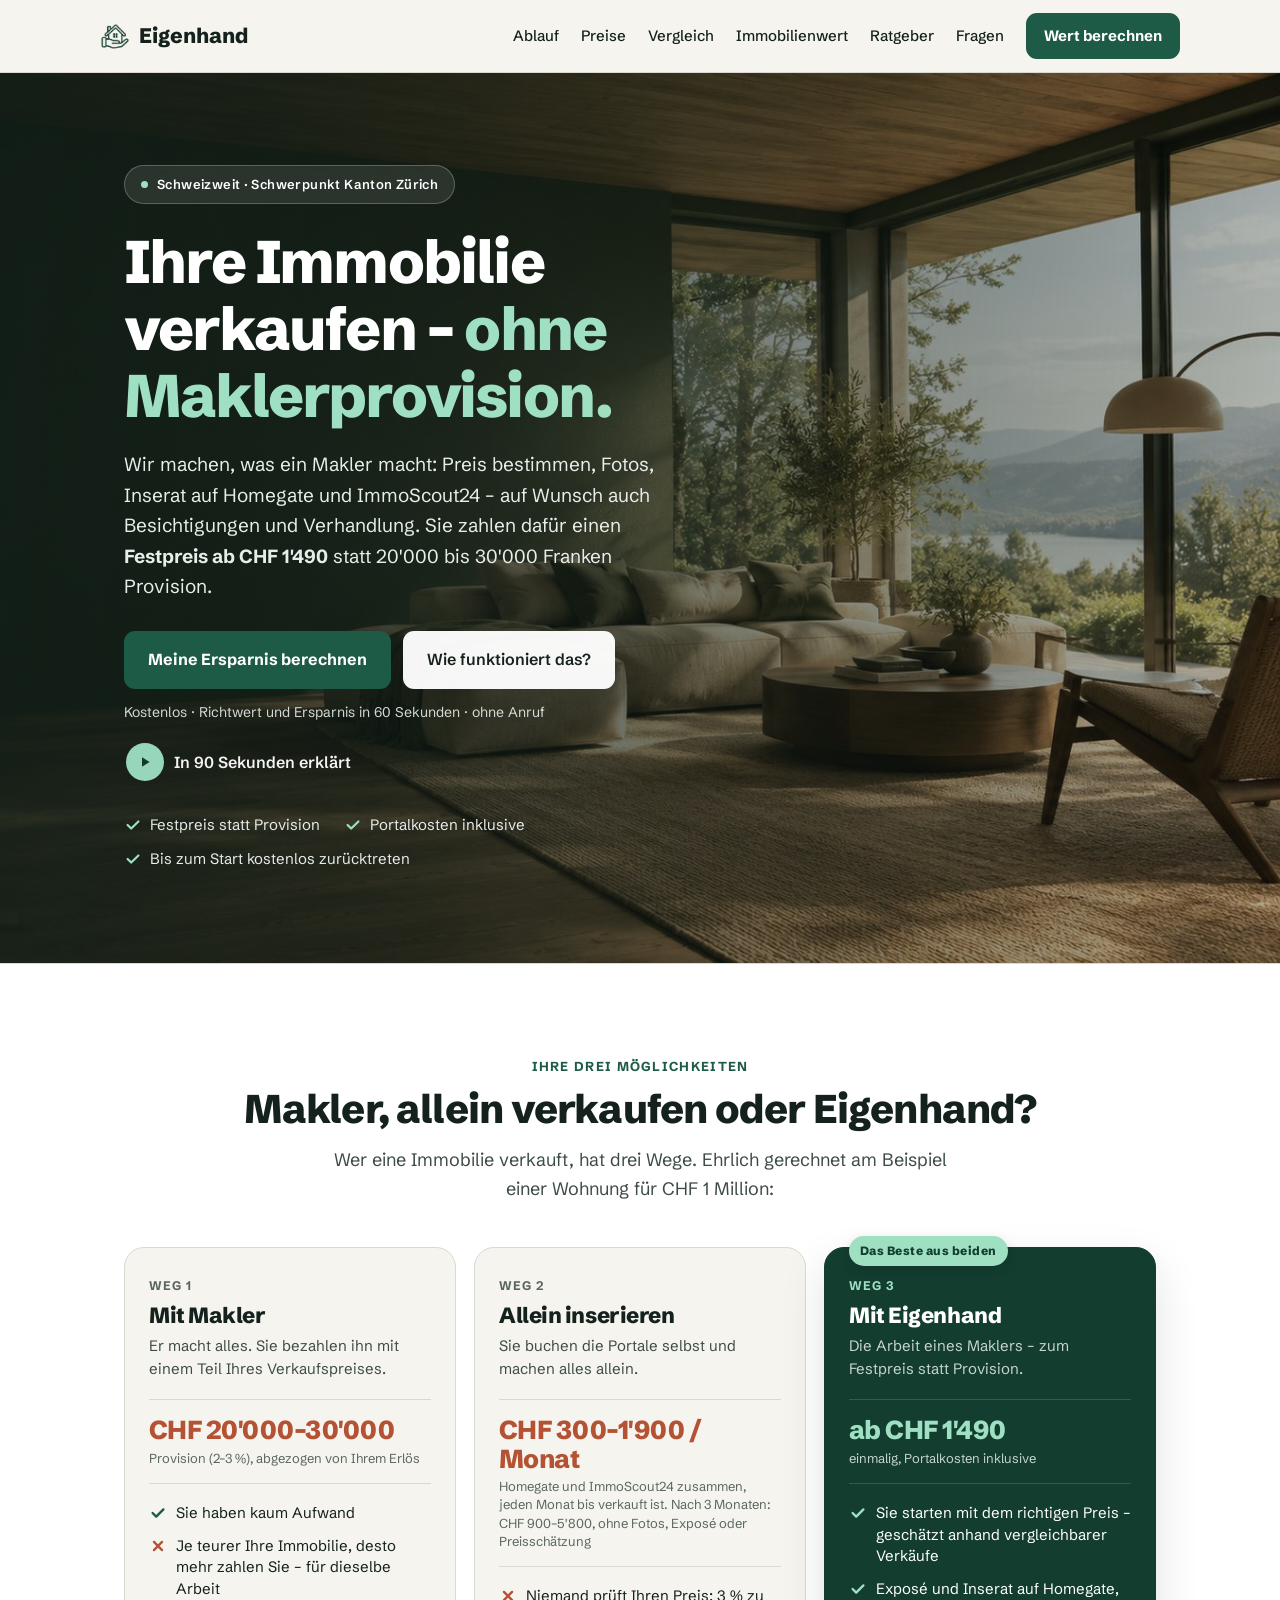
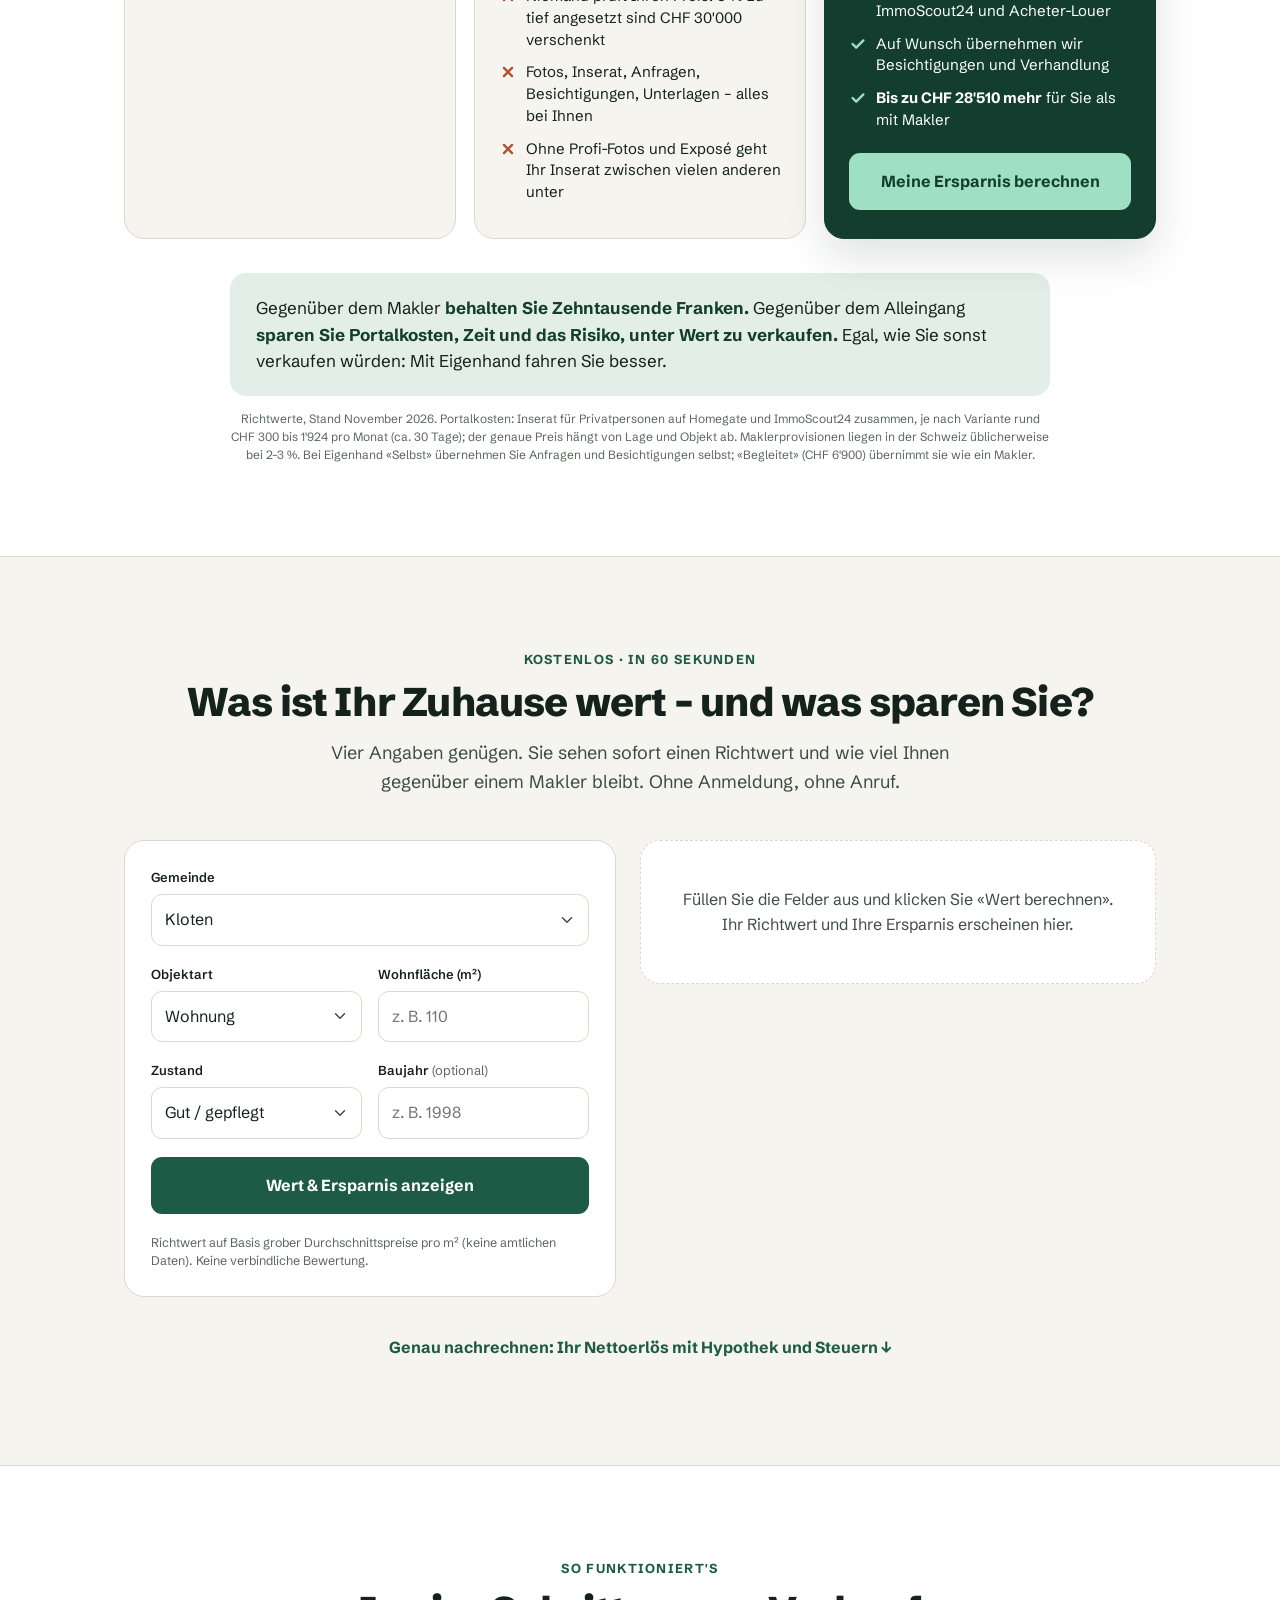
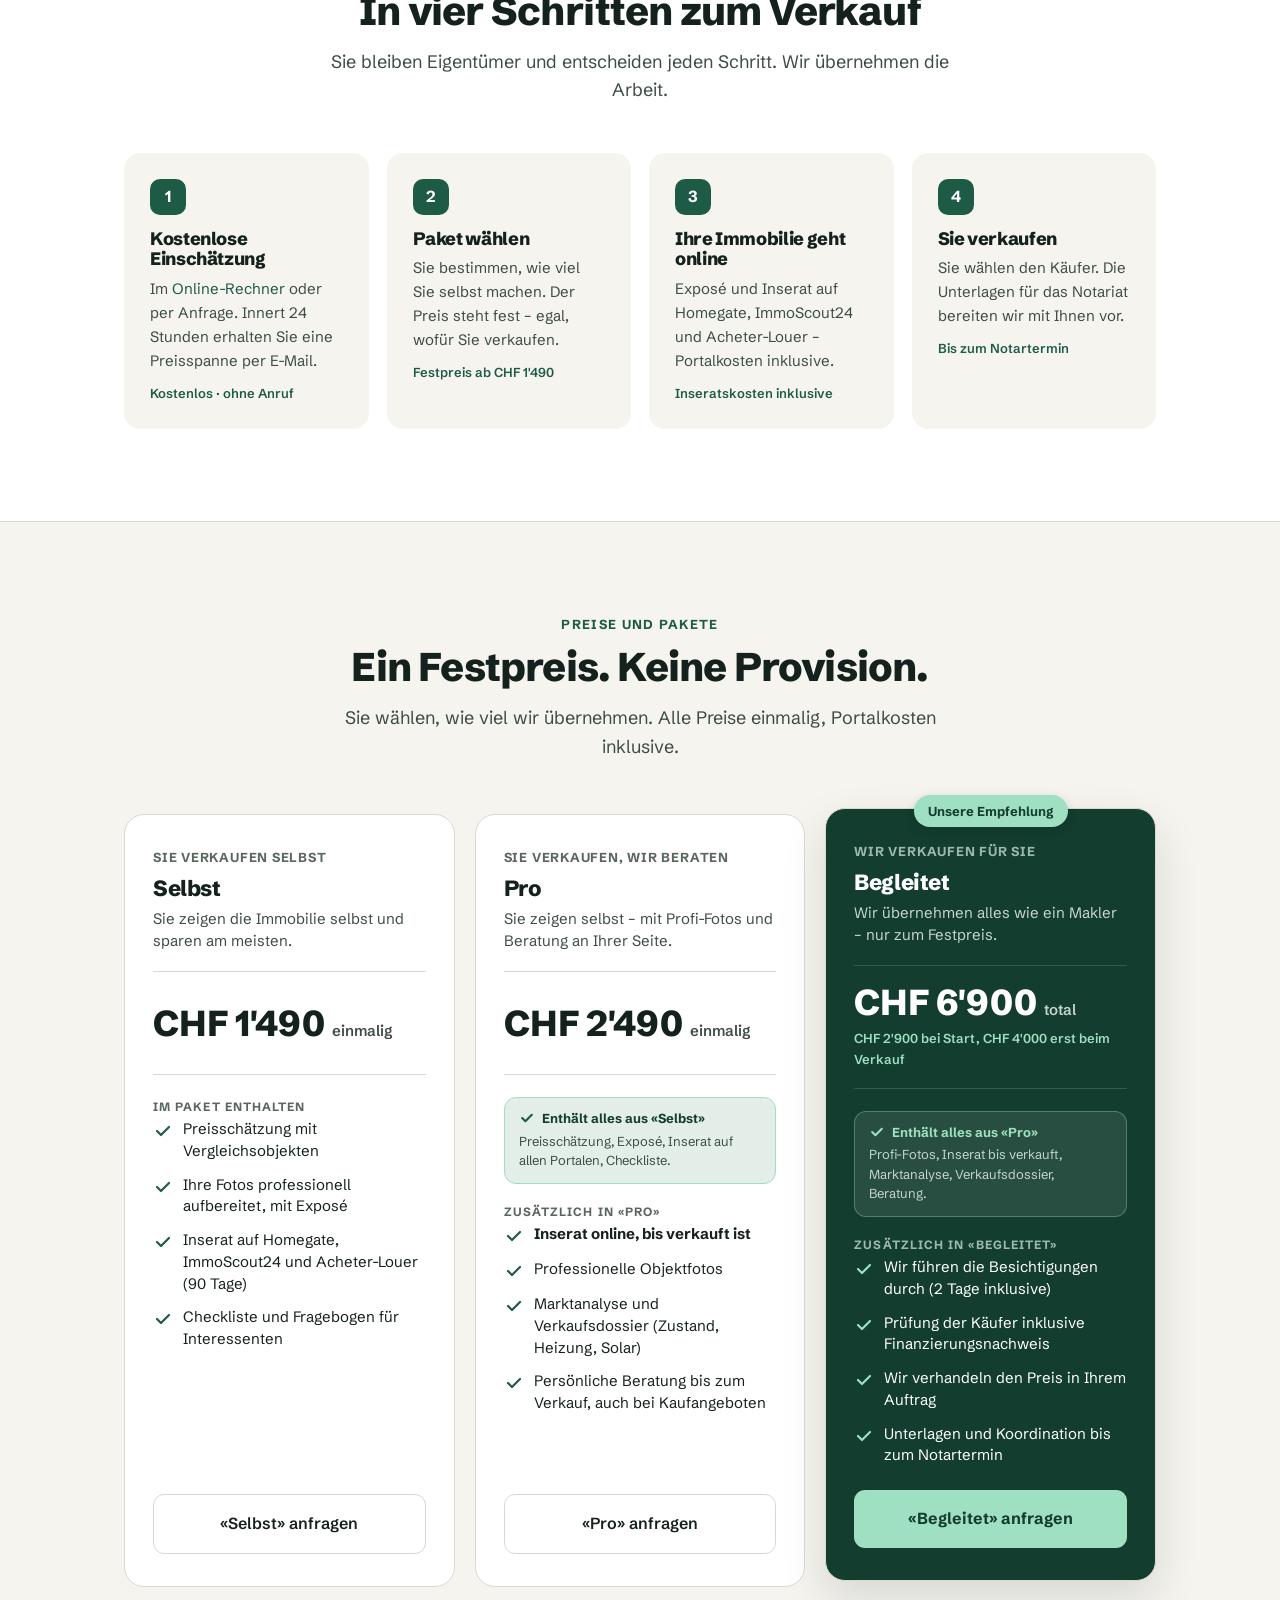
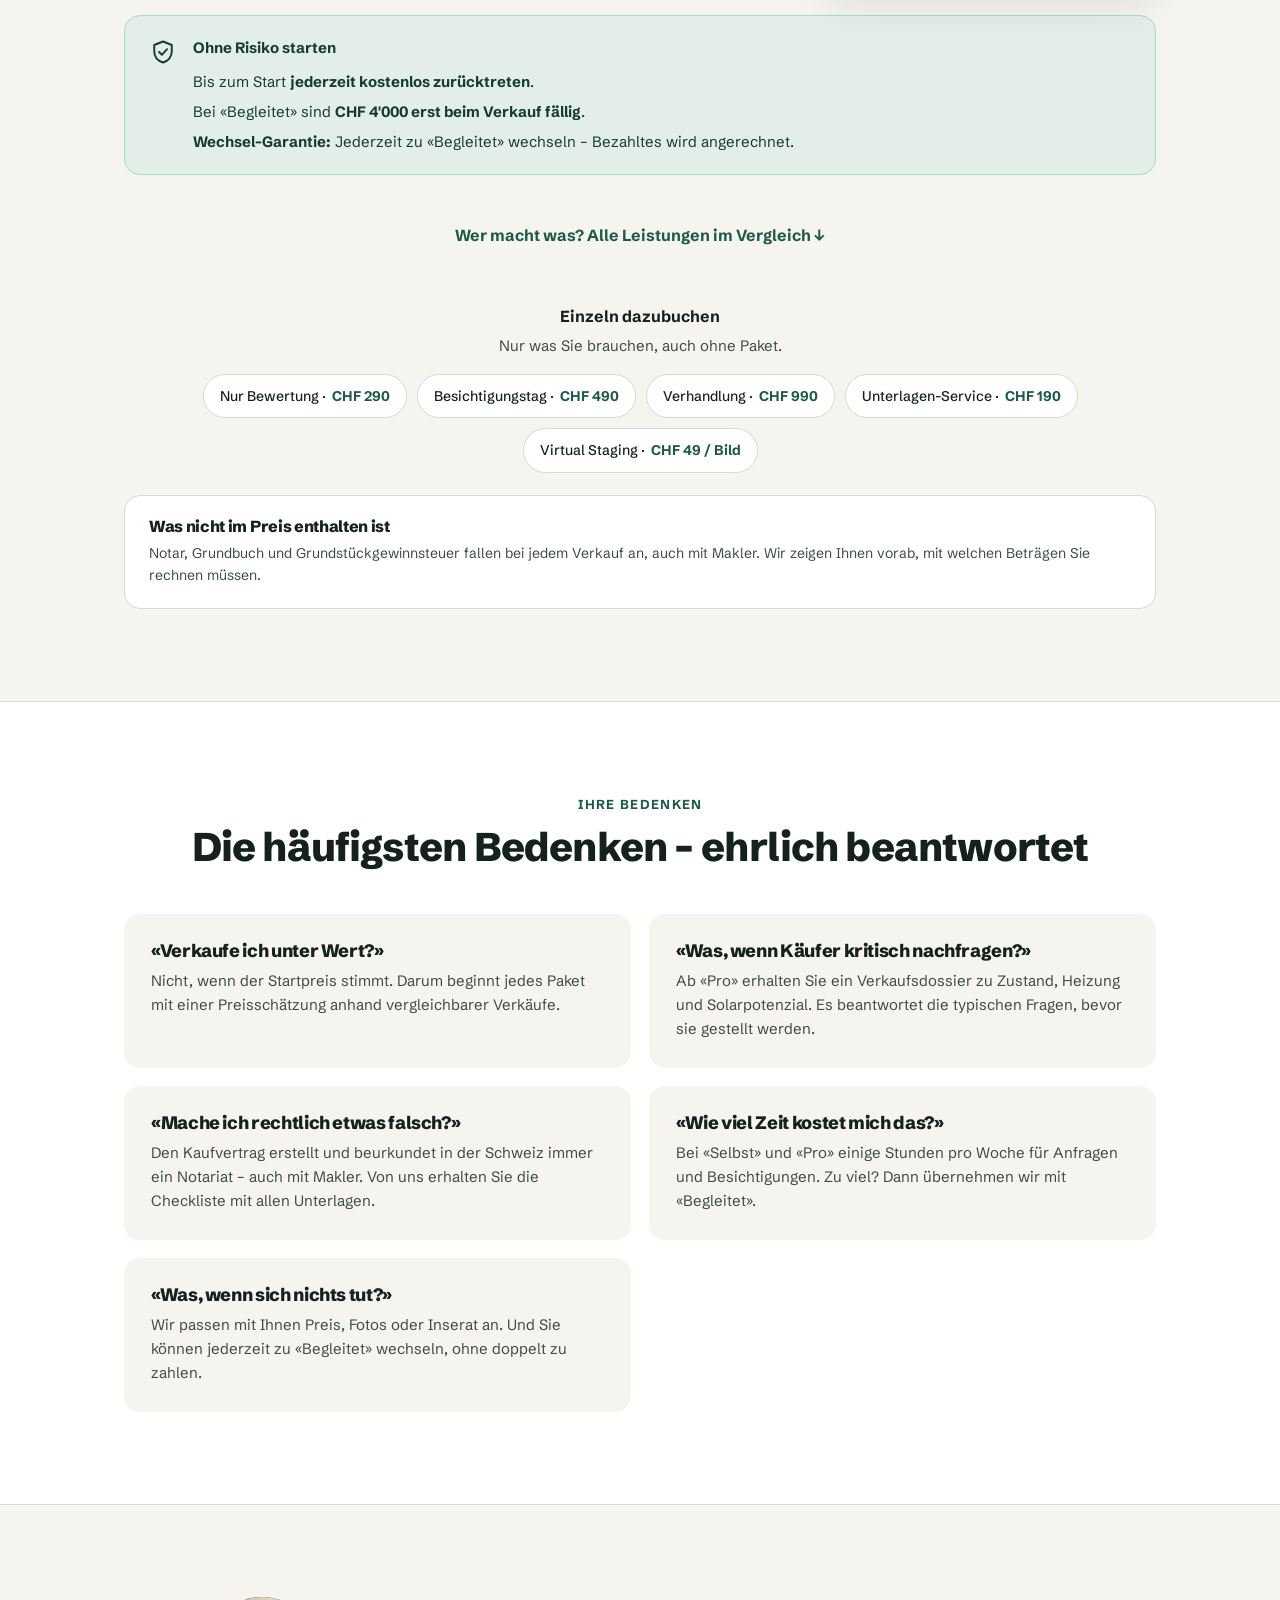
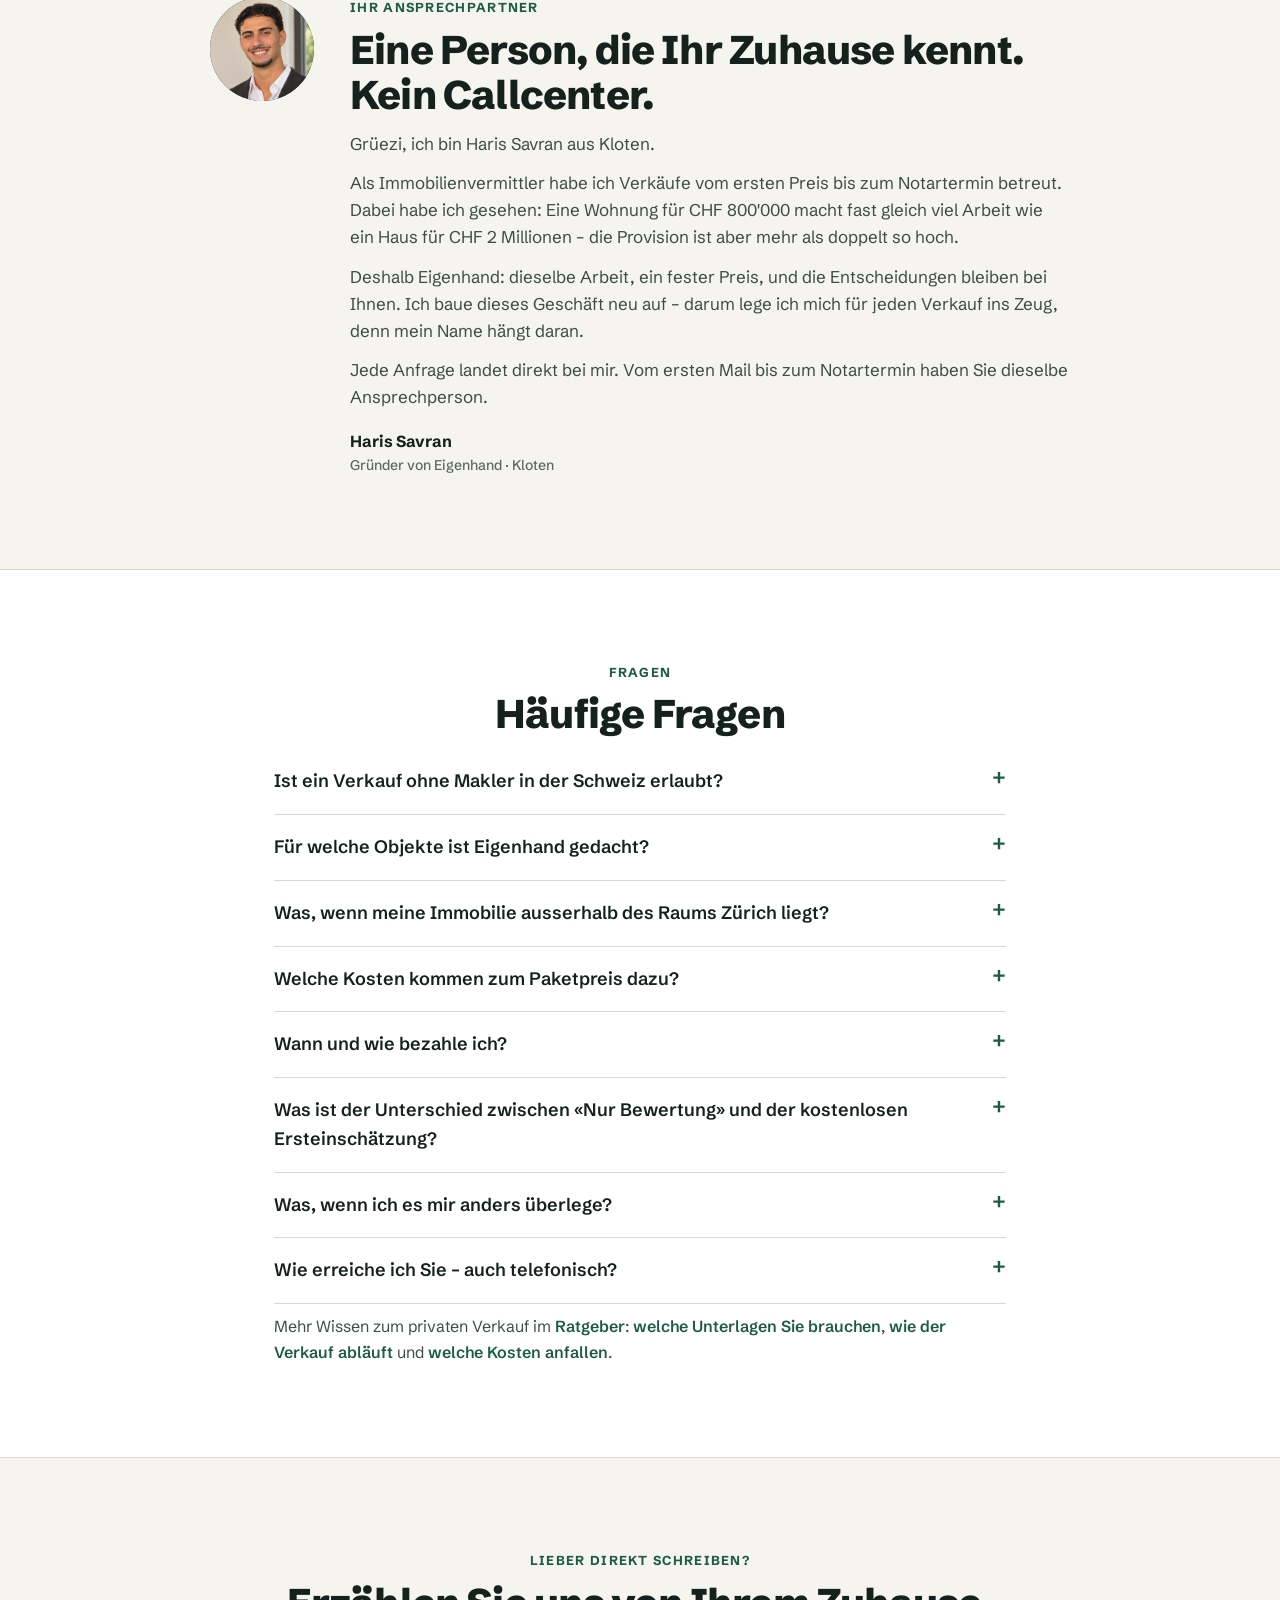
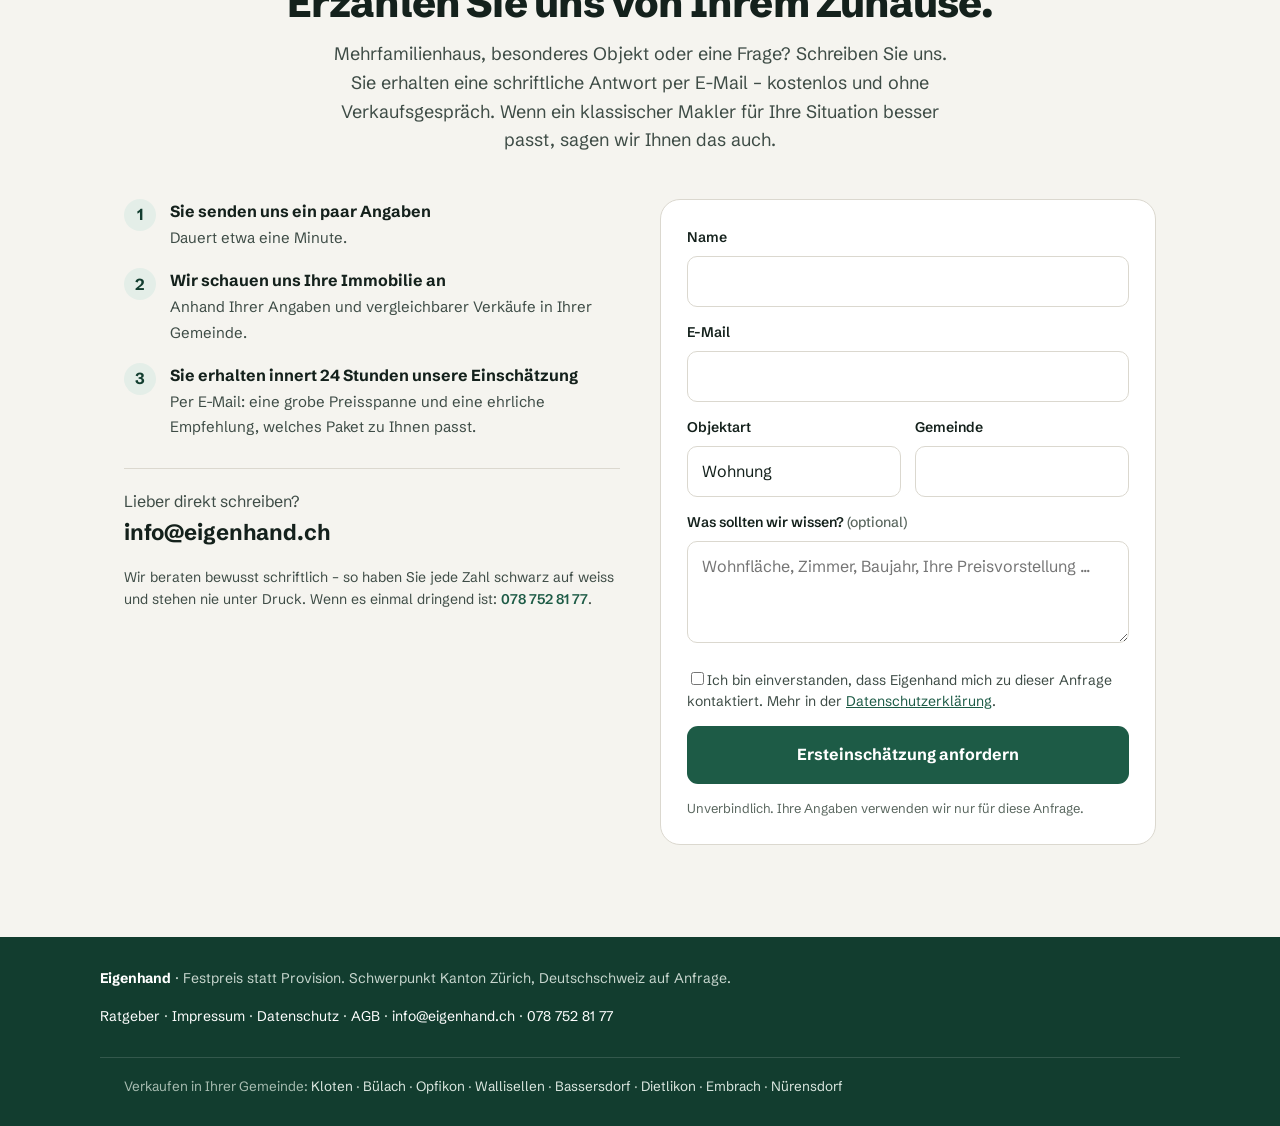
==== commit ff8ada64: "Portalkosten beim Alleingang aktualisiert: CHF 300–1'924 pro Monat für Homegate und ImmoScout24 Co-A" ====
--- a/index.html
+++ b/index.html
@@ -545,7 +545,7 @@
         <div class="wl">Weg 2</div>
         <h3>Allein inserieren</h3>
         <p class="wd">Sie buchen die Portale selbst und machen alles allein.</p>
-        <div class="wc"><b>ca. CHF 1'100 / Monat</b><small>Portalkosten für gute Sichtbarkeit – jeden Monat, bis verkauft ist</small></div>
+        <div class="wc"><b>CHF 300–1'900 / Monat</b><small>Homegate und ImmoScout24 zusammen, jeden Monat bis verkauft ist. Nach 3 Monaten: CHF 900–5'800, ohne Fotos, Exposé oder Preisschätzung</small></div>
         <ul>
           <li class="no"><svg width="18" height="18" viewBox="0 0 20 20" fill="none" stroke="currentColor" stroke-width="2.6" stroke-linecap="round" aria-hidden="true"><path d="M5.5 5.5l9 9M14.5 5.5l-9 9"/></svg>Niemand prüft Ihren Preis: 3 % zu tief angesetzt sind CHF 30'000 verschenkt</li>
           <li class="no"><svg width="18" height="18" viewBox="0 0 20 20" fill="none" stroke="currentColor" stroke-width="2.6" stroke-linecap="round" aria-hidden="true"><path d="M5.5 5.5l9 9M14.5 5.5l-9 9"/></svg>Fotos, Inserat, Anfragen, Besichtigungen, Unterlagen – alles bei Ihnen</li>
@@ -568,7 +568,7 @@
       </div>
     </div>
     <div class="verdict">Gegenüber dem Makler <strong>behalten Sie Zehntausende Franken.</strong> Gegenüber dem Alleingang <strong>sparen Sie Portalkosten, Zeit und das Risiko, unter Wert zu verkaufen.</strong> Egal, wie Sie sonst verkaufen würden: Mit Eigenhand fahren Sie besser.</div>
-    <p class="ways-fine">Richtwerte, Stand November 2026. Portalkosten: Premium-Platzierung auf Homegate und ImmoScout24 für Privatpersonen, der genaue Preis hängt von Lage und Objekt ab. Maklerprovisionen liegen in der Schweiz üblicherweise bei 2–3 %. Bei Eigenhand «Selbst» übernehmen Sie Anfragen und Besichtigungen selbst; «Begleitet» (CHF 6'900) übernimmt sie wie ein Makler.</p>
+    <p class="ways-fine">Richtwerte, Stand November 2026. Portalkosten: Inserat für Privatpersonen auf Homegate und ImmoScout24 zusammen, je nach Variante rund CHF 300 bis 1'924 pro Monat (ca. 30 Tage); der genaue Preis hängt von Lage und Objekt ab. Maklerprovisionen liegen in der Schweiz üblicherweise bei 2–3 %. Bei Eigenhand «Selbst» übernehmen Sie Anfragen und Besichtigungen selbst; «Begleitet» (CHF 6'900) übernimmt sie wie ein Makler.</p>
   </div>
 </section>
 
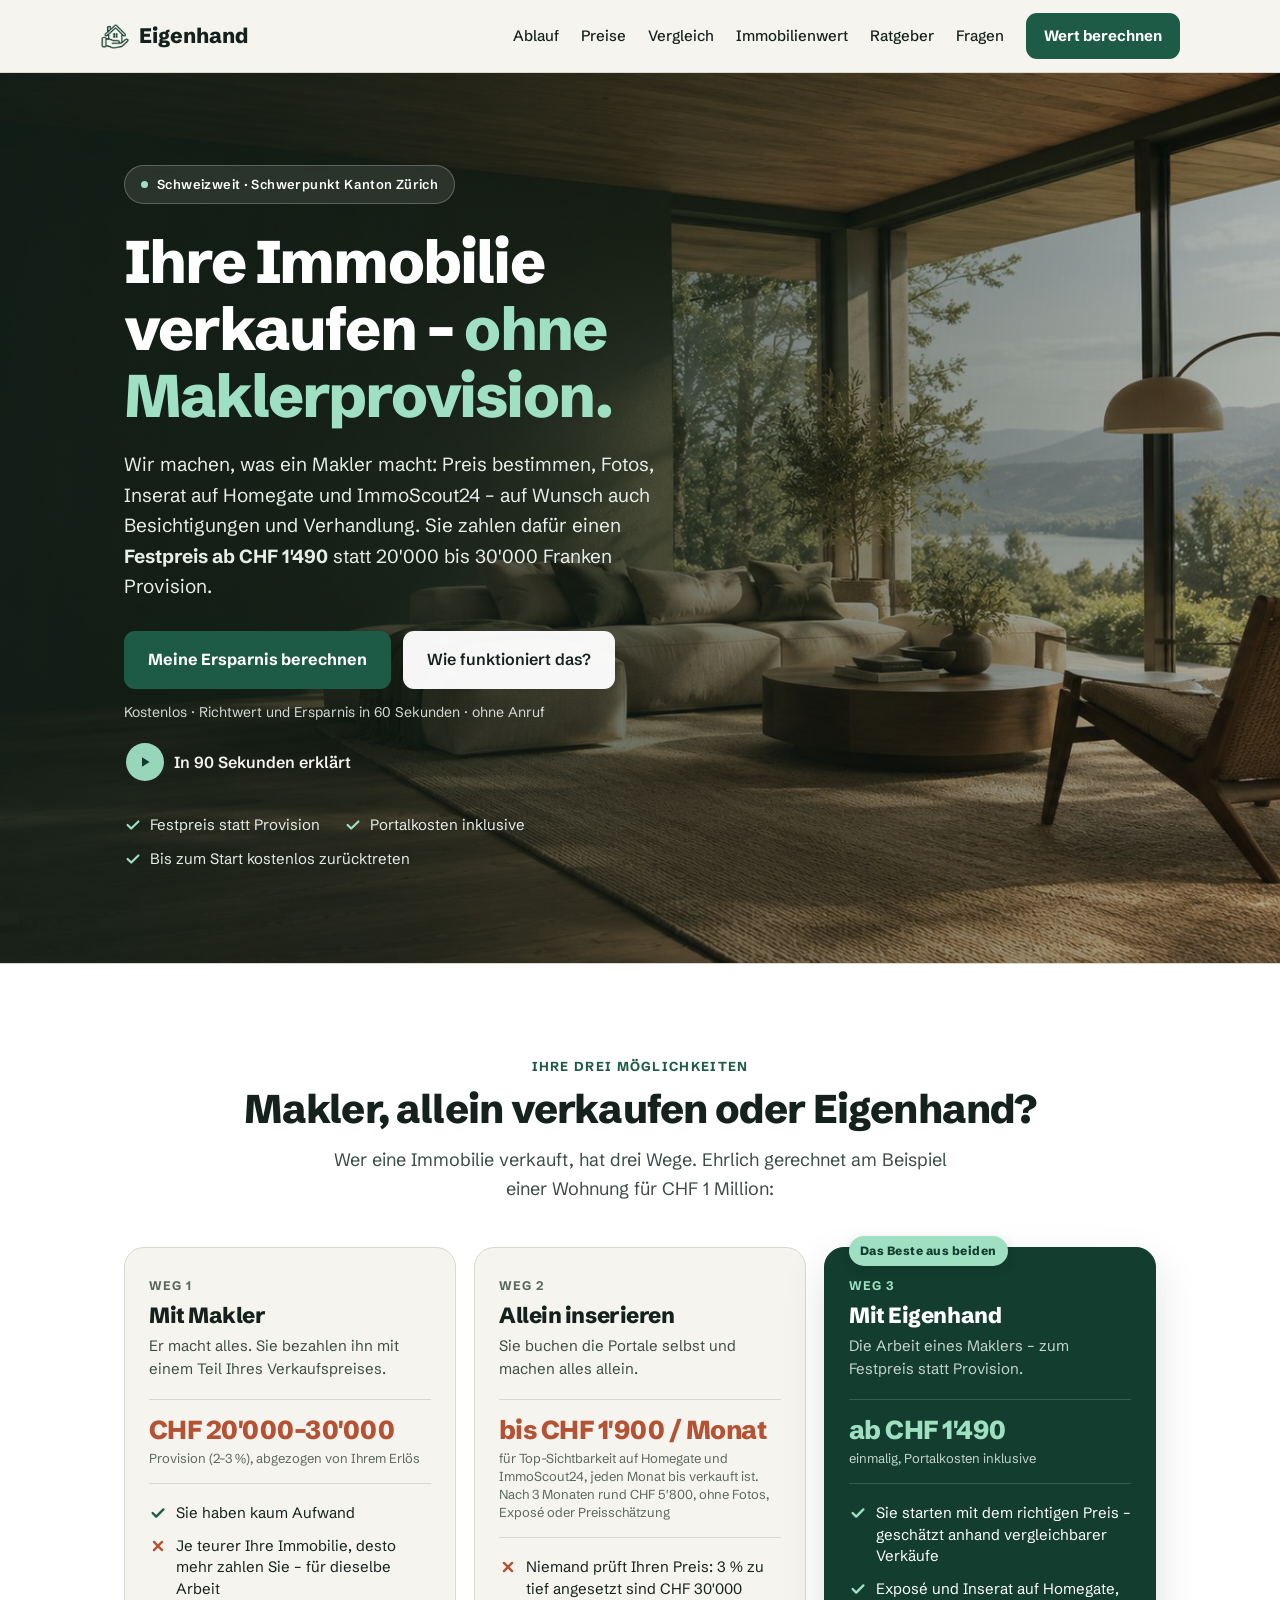
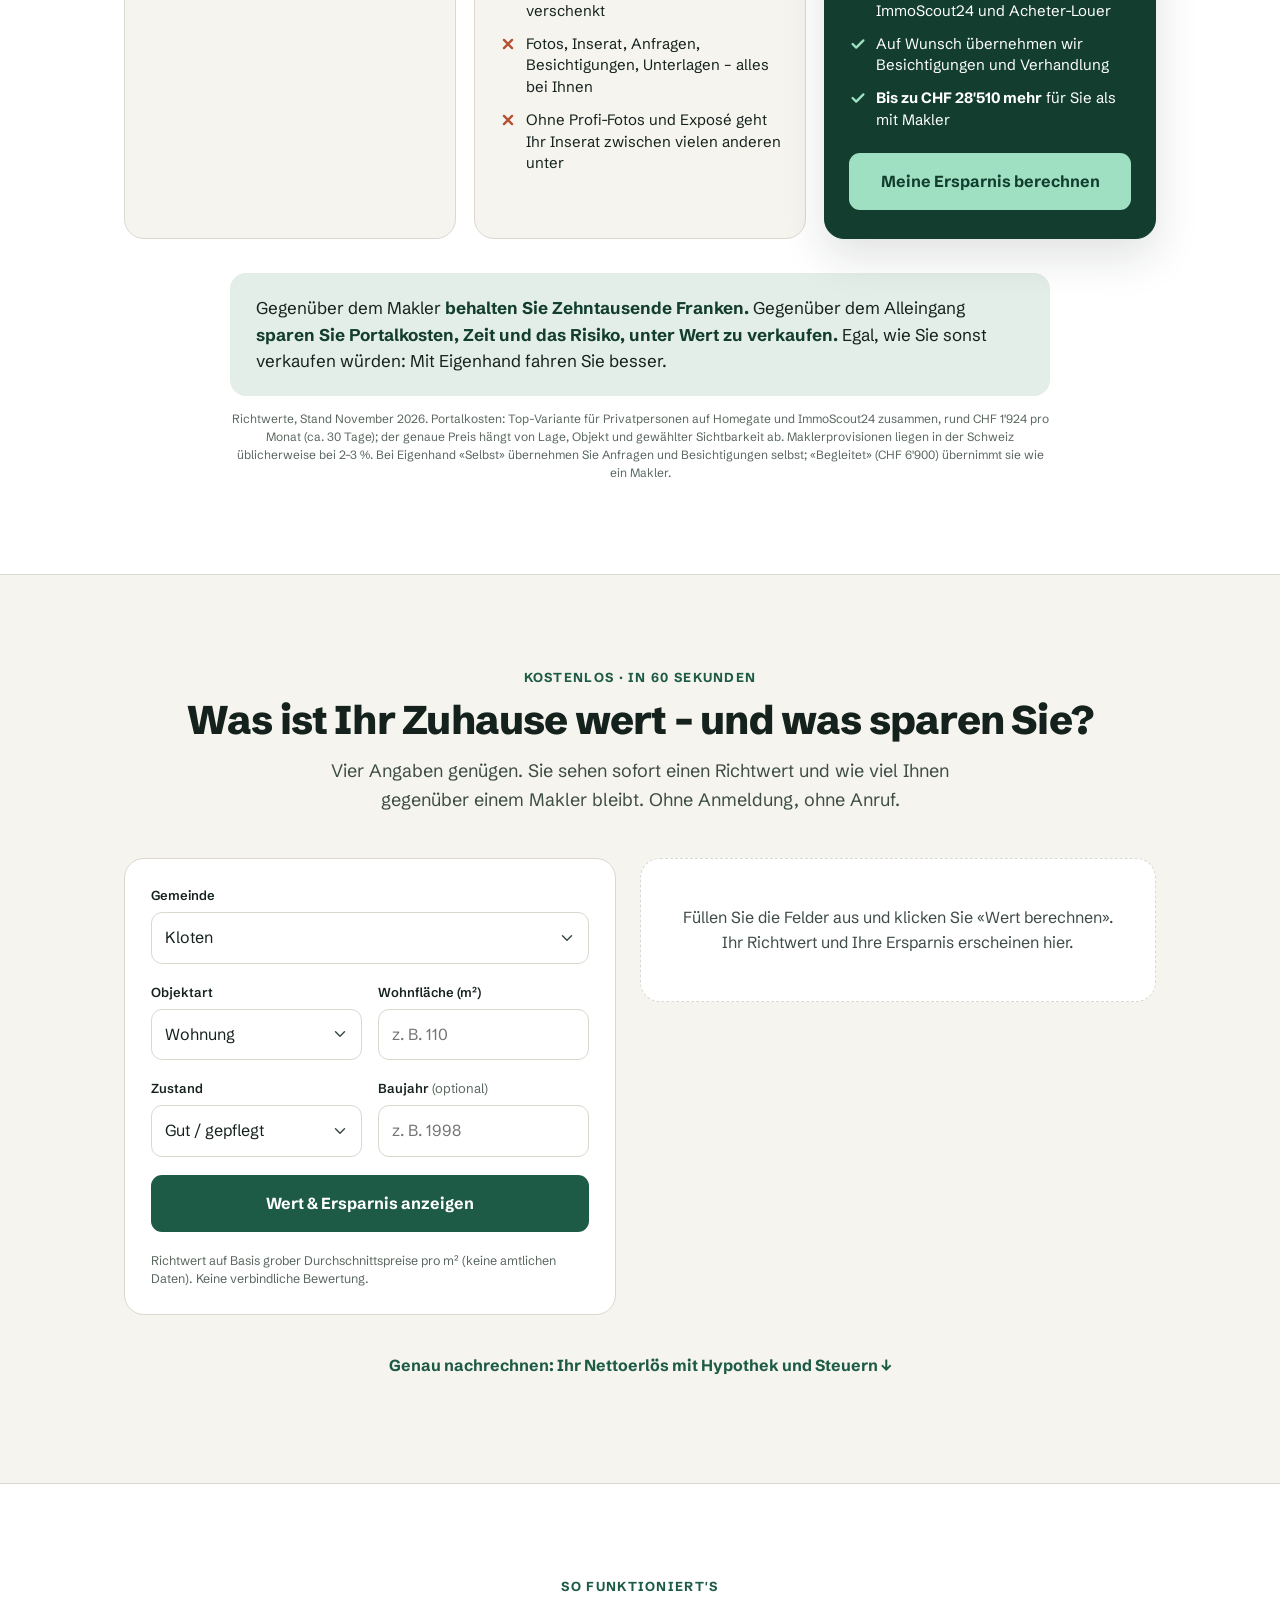
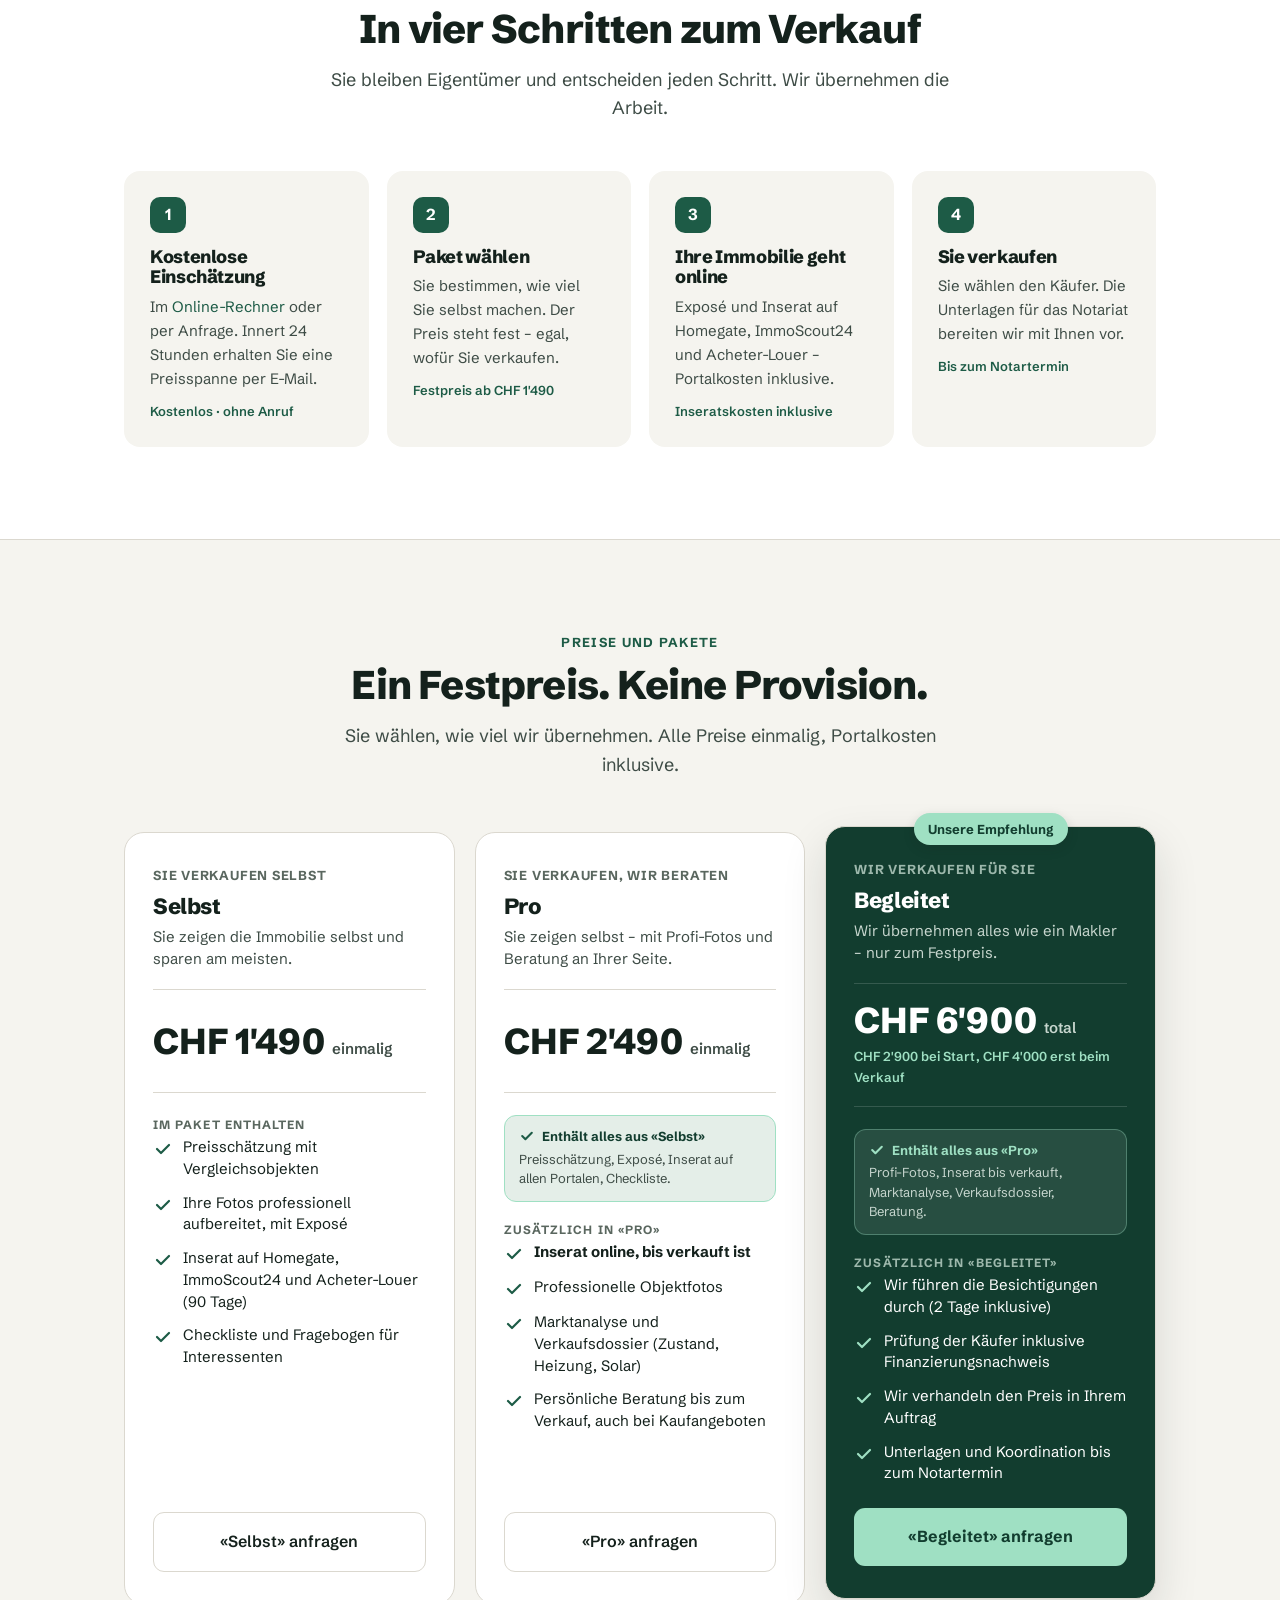
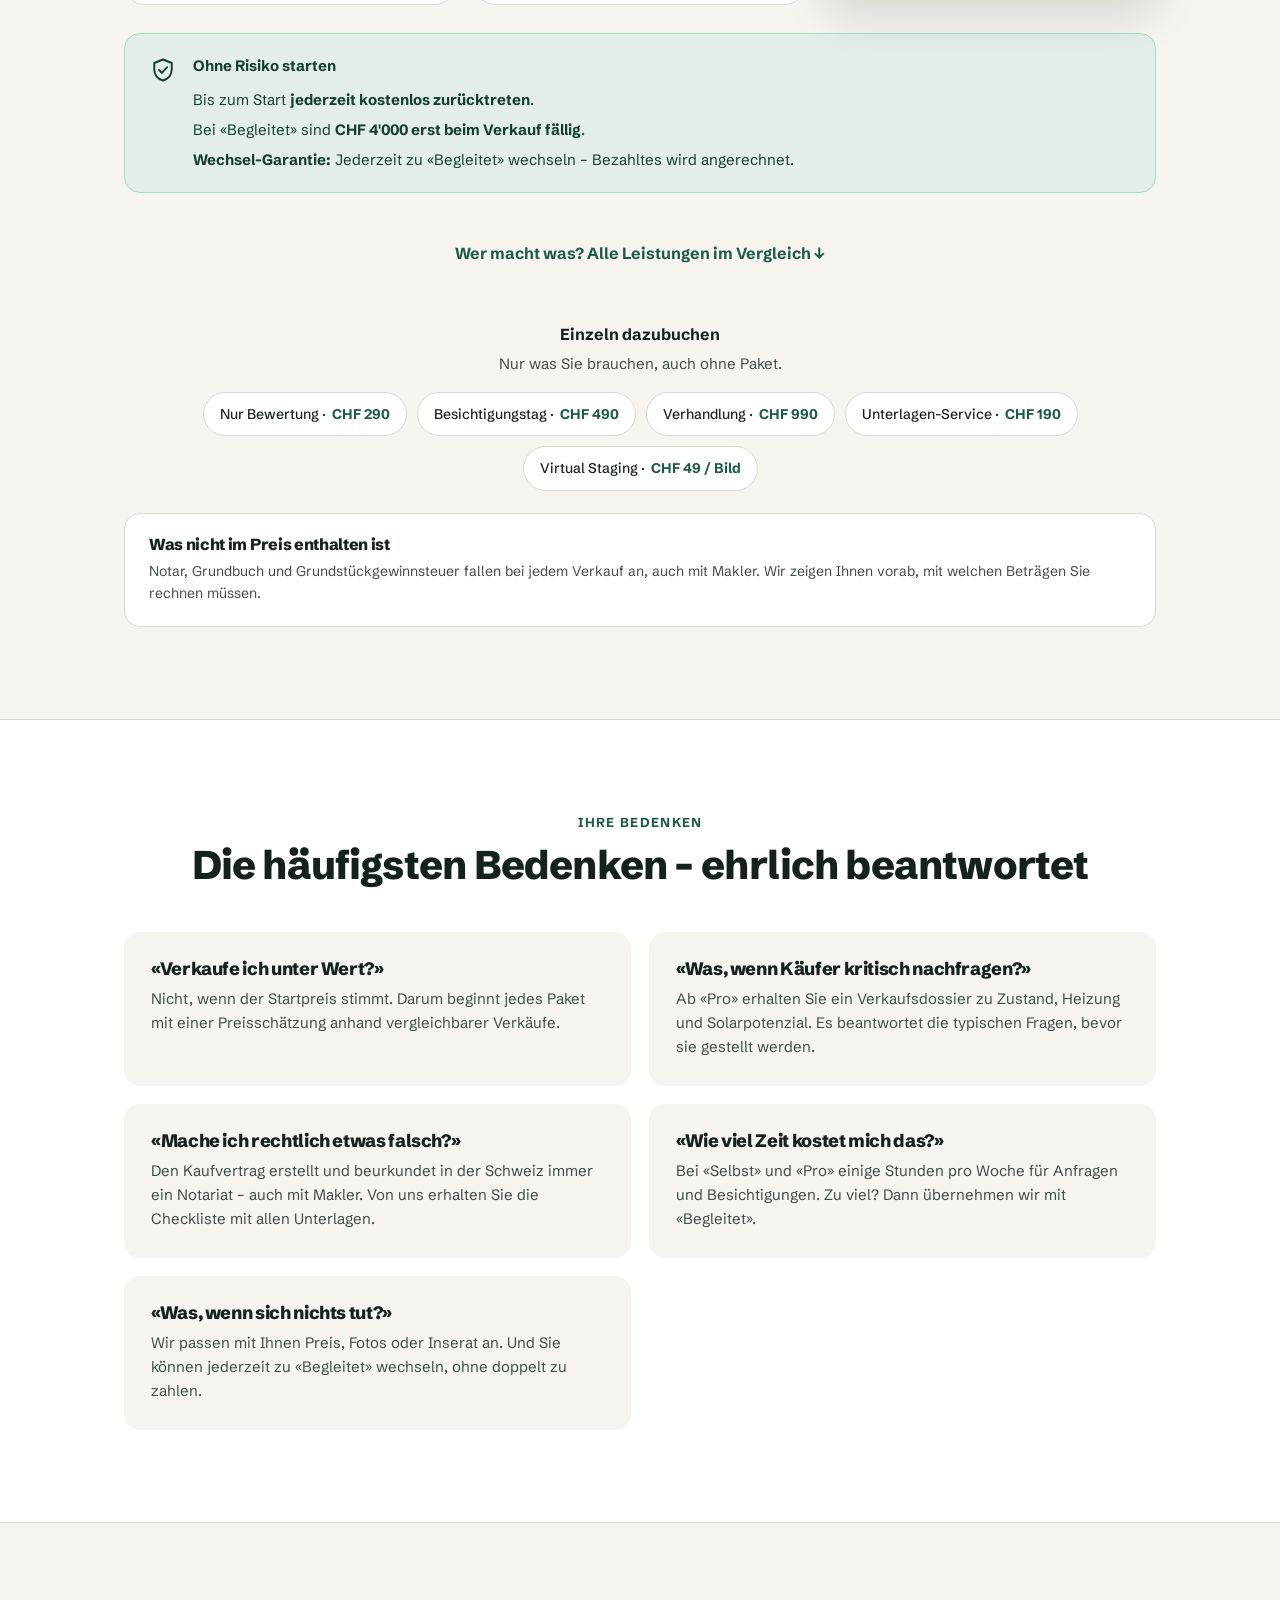
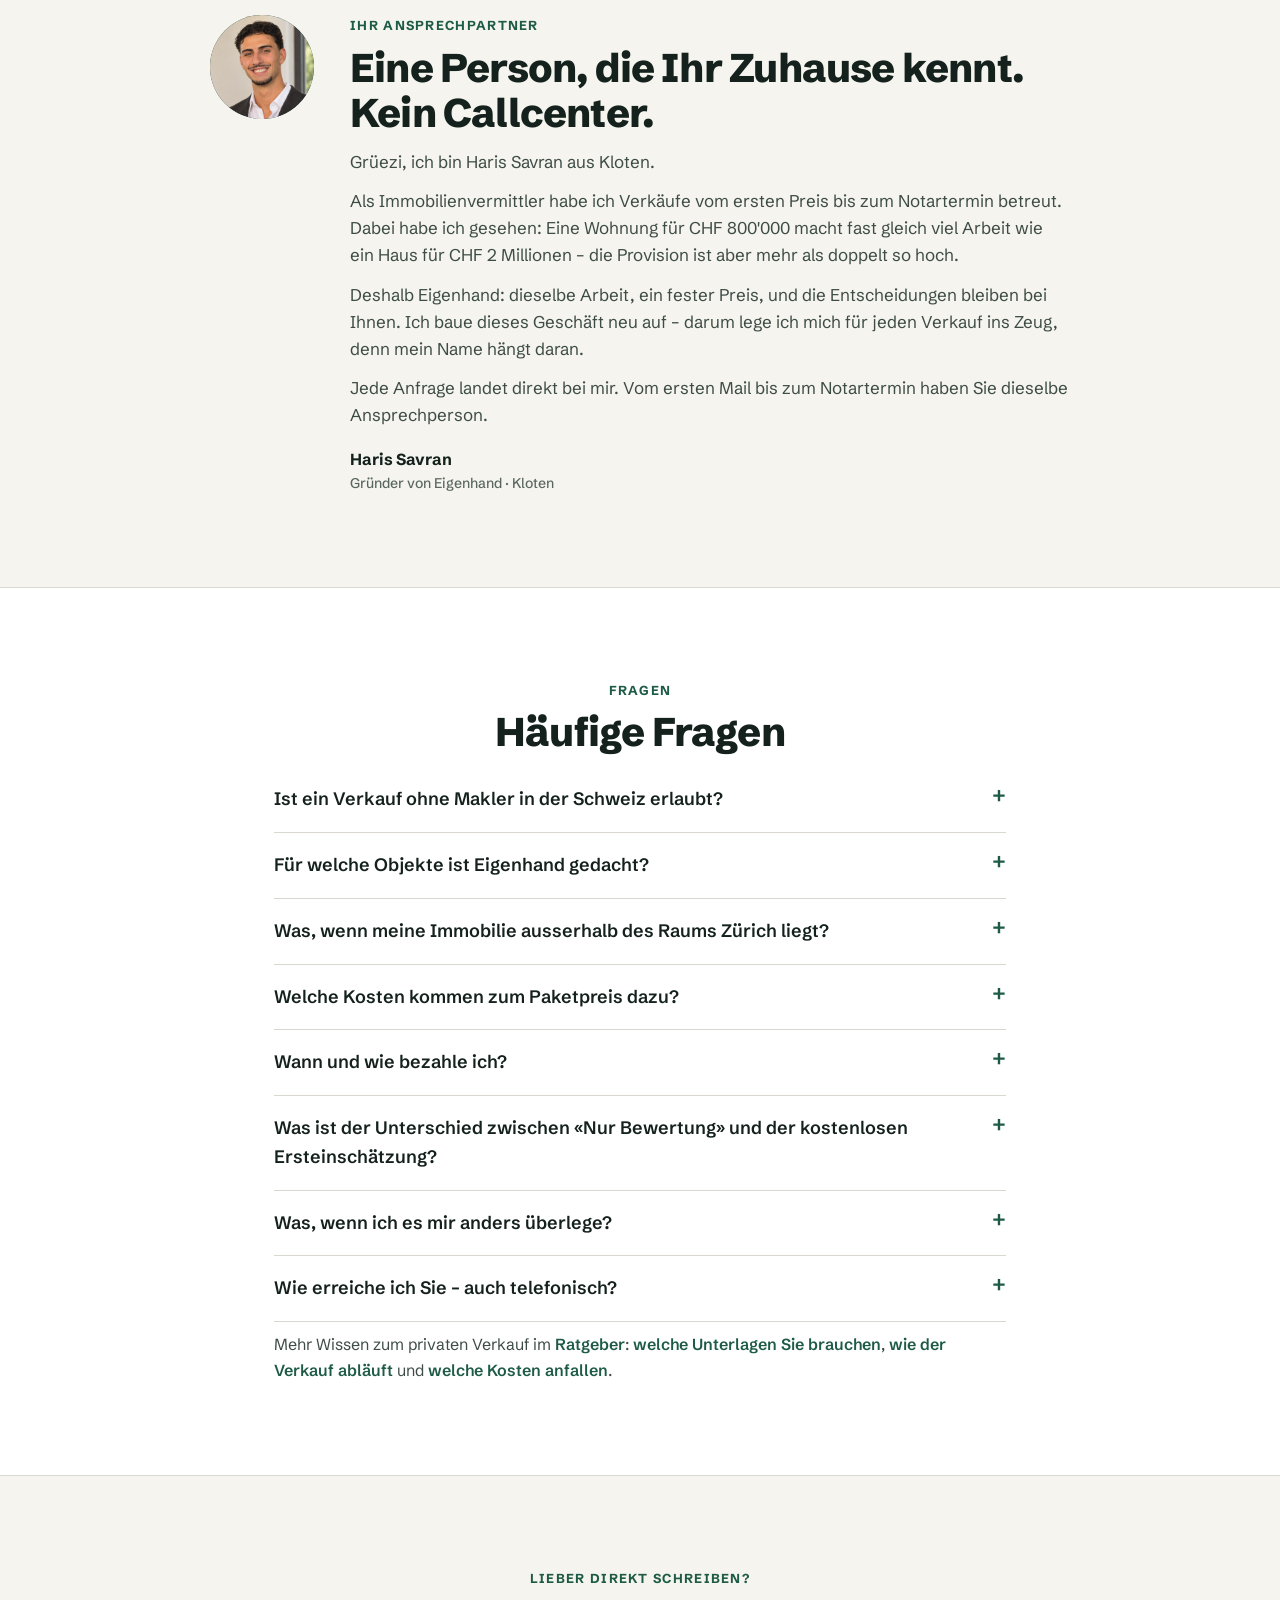
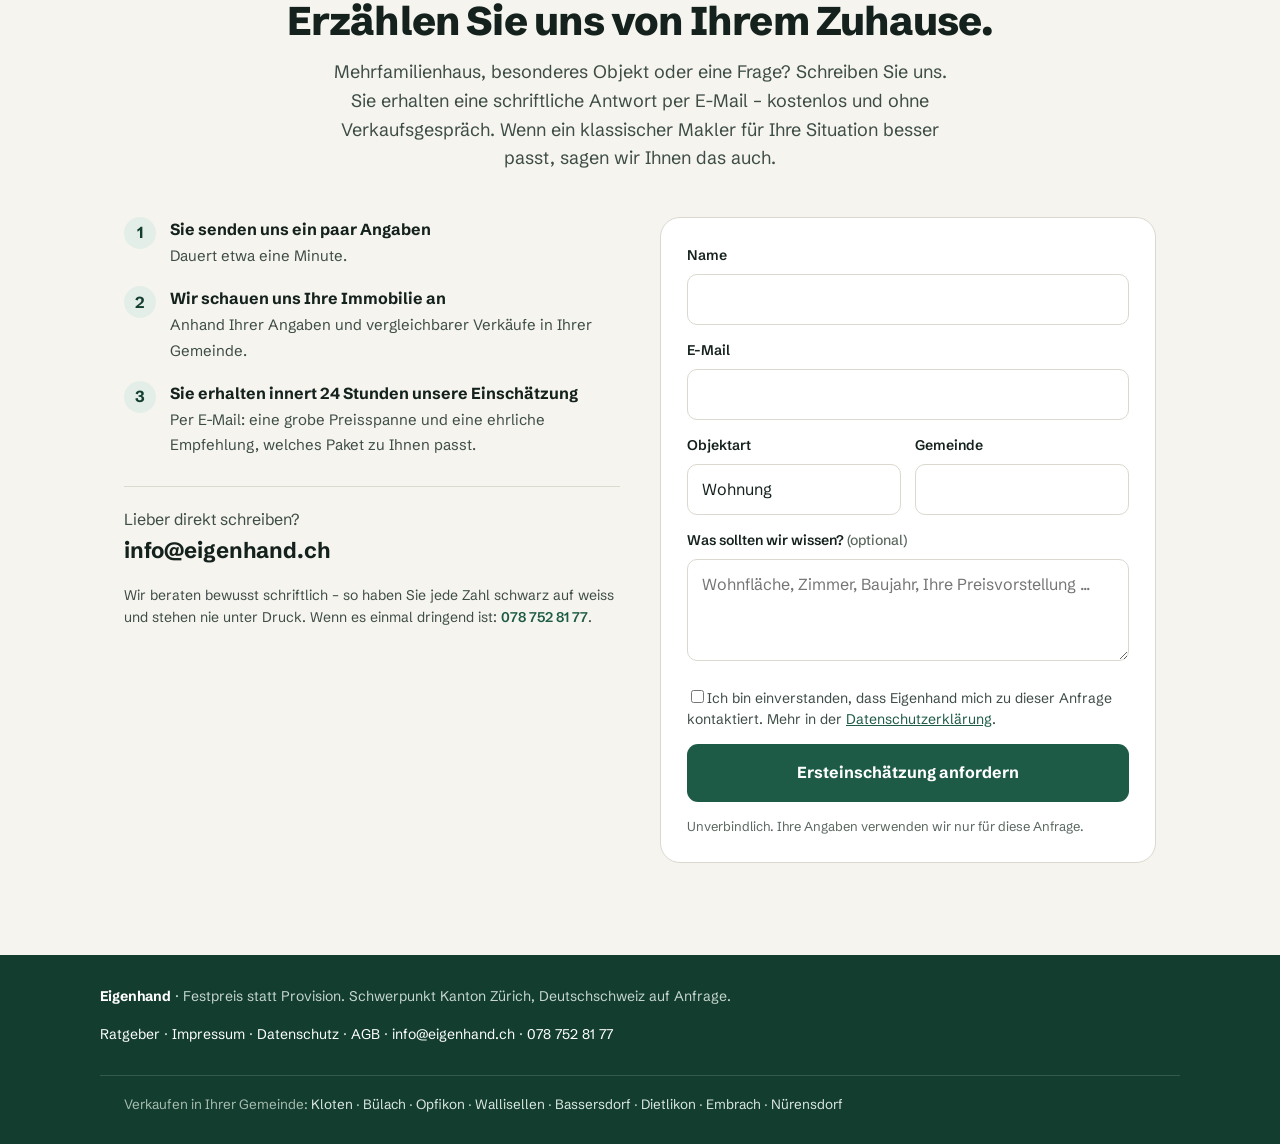
==== commit 2644d966: "Alleingang: nur noch Top-Variante der Portalkosten zeigen Co-Authored-By: Claude Opus 5.5 <noreply@a" ====
--- a/index.html
+++ b/index.html
@@ -545,7 +545,7 @@
         <div class="wl">Weg 2</div>
         <h3>Allein inserieren</h3>
         <p class="wd">Sie buchen die Portale selbst und machen alles allein.</p>
-        <div class="wc"><b>CHF 300–1'900 / Monat</b><small>Homegate und ImmoScout24 zusammen, jeden Monat bis verkauft ist. Nach 3 Monaten: CHF 900–5'800, ohne Fotos, Exposé oder Preisschätzung</small></div>
+        <div class="wc"><b>bis CHF 1'900 / Monat</b><small>für Top-Sichtbarkeit auf Homegate und ImmoScout24, jeden Monat bis verkauft ist. Nach 3 Monaten rund CHF 5'800, ohne Fotos, Exposé oder Preisschätzung</small></div>
         <ul>
           <li class="no"><svg width="18" height="18" viewBox="0 0 20 20" fill="none" stroke="currentColor" stroke-width="2.6" stroke-linecap="round" aria-hidden="true"><path d="M5.5 5.5l9 9M14.5 5.5l-9 9"/></svg>Niemand prüft Ihren Preis: 3 % zu tief angesetzt sind CHF 30'000 verschenkt</li>
           <li class="no"><svg width="18" height="18" viewBox="0 0 20 20" fill="none" stroke="currentColor" stroke-width="2.6" stroke-linecap="round" aria-hidden="true"><path d="M5.5 5.5l9 9M14.5 5.5l-9 9"/></svg>Fotos, Inserat, Anfragen, Besichtigungen, Unterlagen – alles bei Ihnen</li>
@@ -568,7 +568,7 @@
       </div>
     </div>
     <div class="verdict">Gegenüber dem Makler <strong>behalten Sie Zehntausende Franken.</strong> Gegenüber dem Alleingang <strong>sparen Sie Portalkosten, Zeit und das Risiko, unter Wert zu verkaufen.</strong> Egal, wie Sie sonst verkaufen würden: Mit Eigenhand fahren Sie besser.</div>
-    <p class="ways-fine">Richtwerte, Stand November 2026. Portalkosten: Inserat für Privatpersonen auf Homegate und ImmoScout24 zusammen, je nach Variante rund CHF 300 bis 1'924 pro Monat (ca. 30 Tage); der genaue Preis hängt von Lage und Objekt ab. Maklerprovisionen liegen in der Schweiz üblicherweise bei 2–3 %. Bei Eigenhand «Selbst» übernehmen Sie Anfragen und Besichtigungen selbst; «Begleitet» (CHF 6'900) übernimmt sie wie ein Makler.</p>
+    <p class="ways-fine">Richtwerte, Stand November 2026. Portalkosten: Top-Variante für Privatpersonen auf Homegate und ImmoScout24 zusammen, rund CHF 1'924 pro Monat (ca. 30 Tage); der genaue Preis hängt von Lage, Objekt und gewählter Sichtbarkeit ab. Maklerprovisionen liegen in der Schweiz üblicherweise bei 2–3 %. Bei Eigenhand «Selbst» übernehmen Sie Anfragen und Besichtigungen selbst; «Begleitet» (CHF 6'900) übernimmt sie wie ein Makler.</p>
   </div>
 </section>
 
